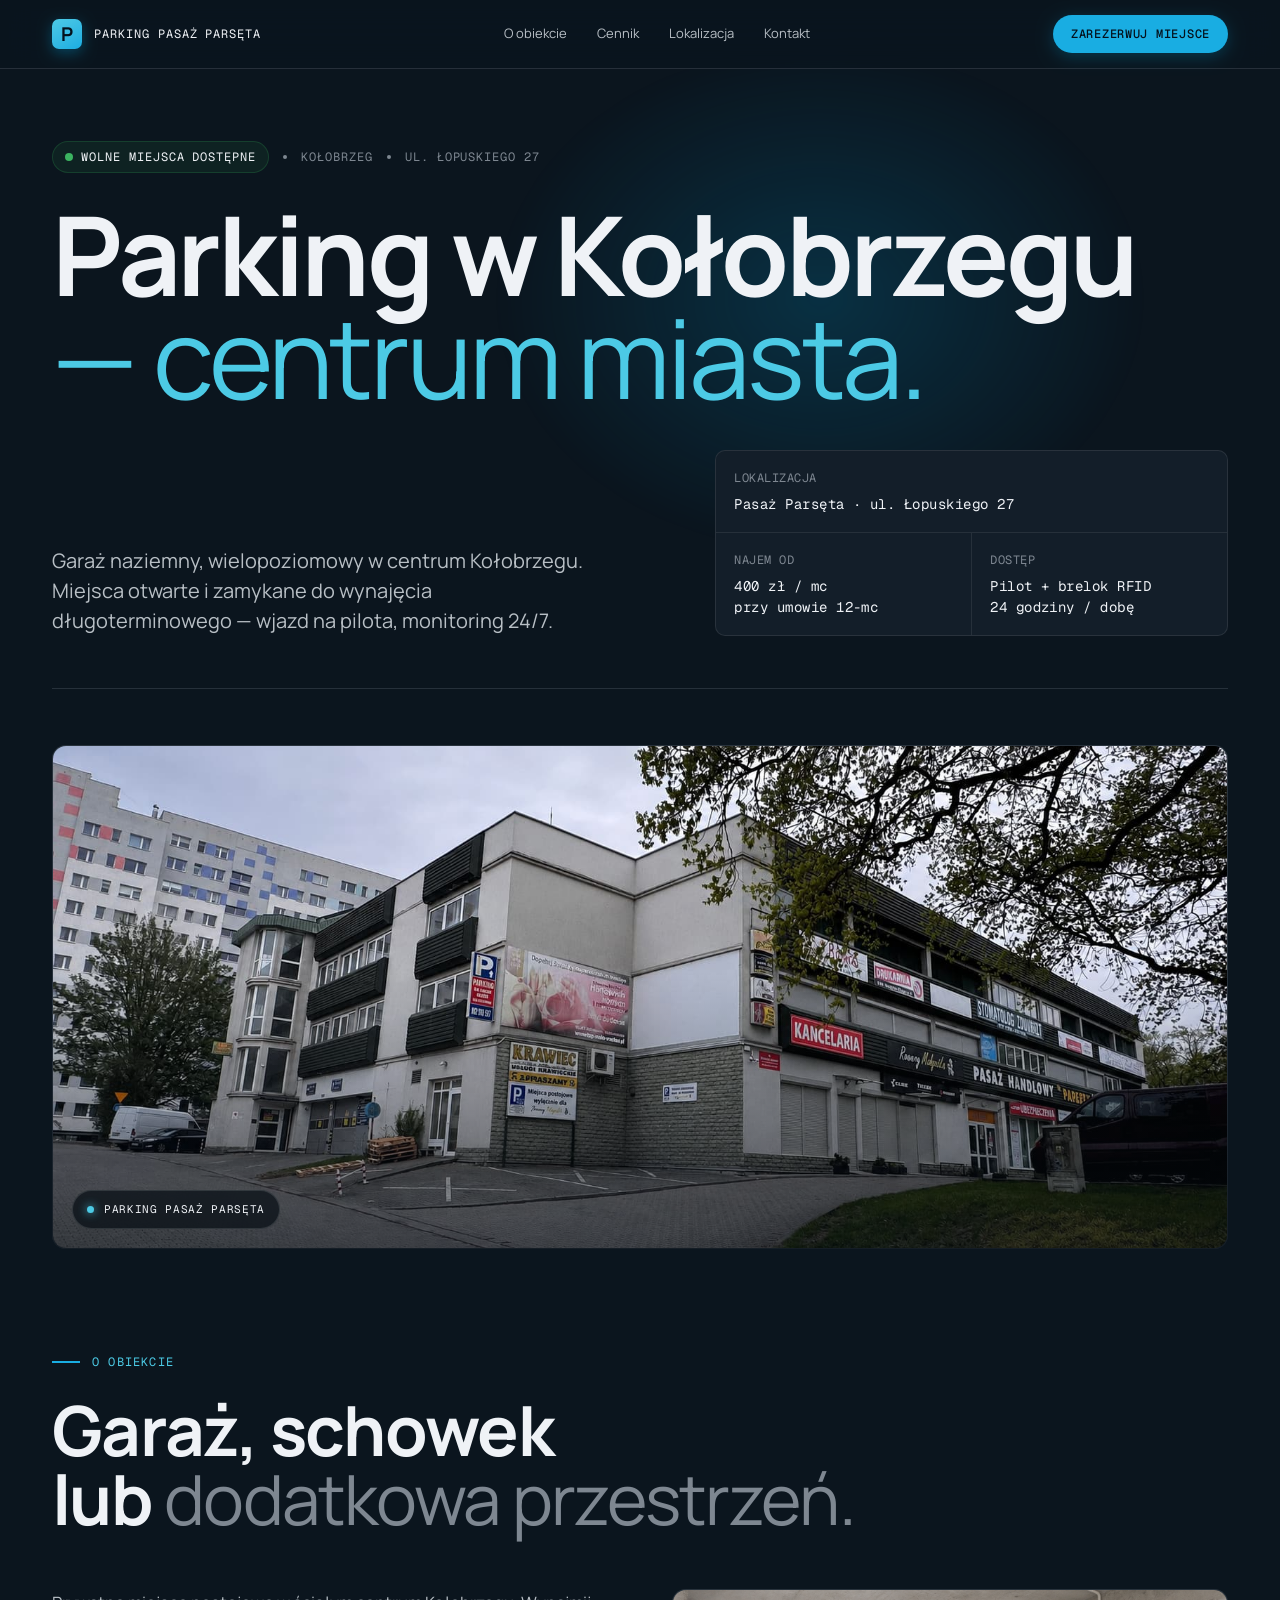
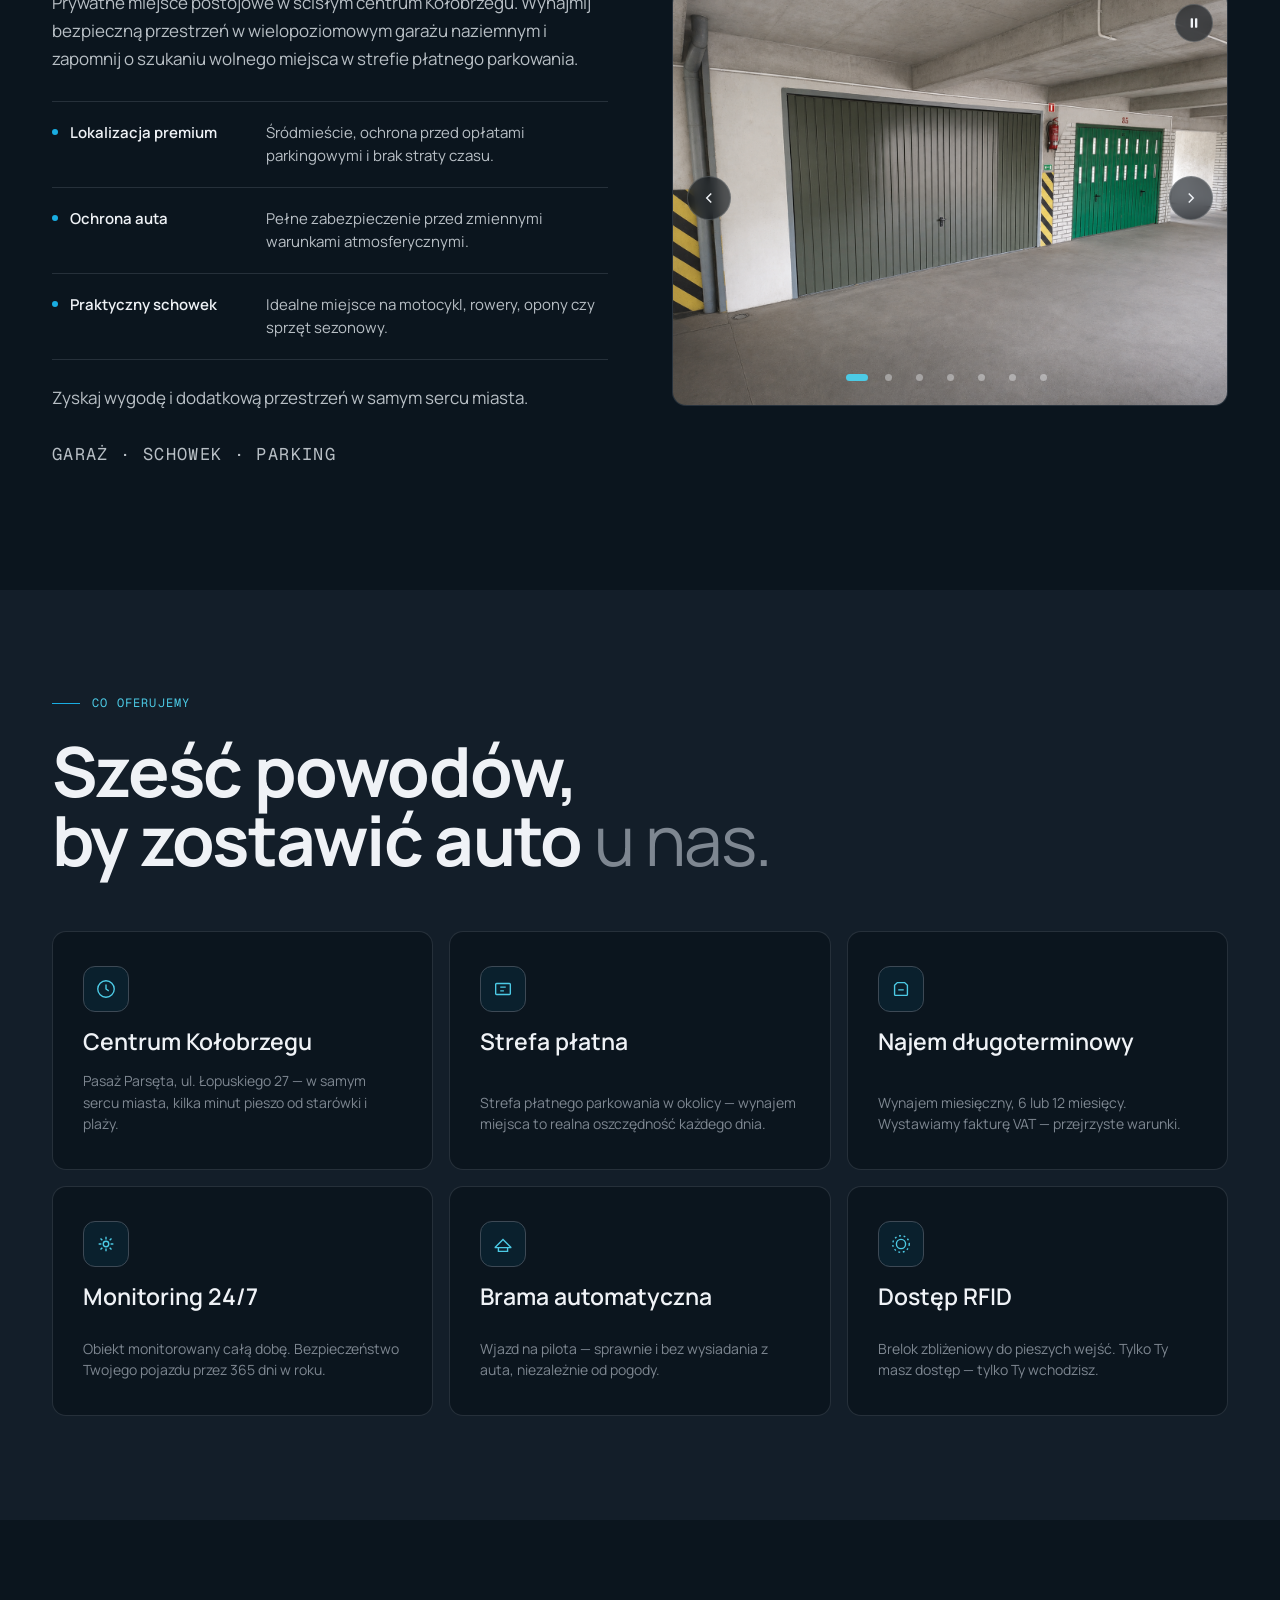
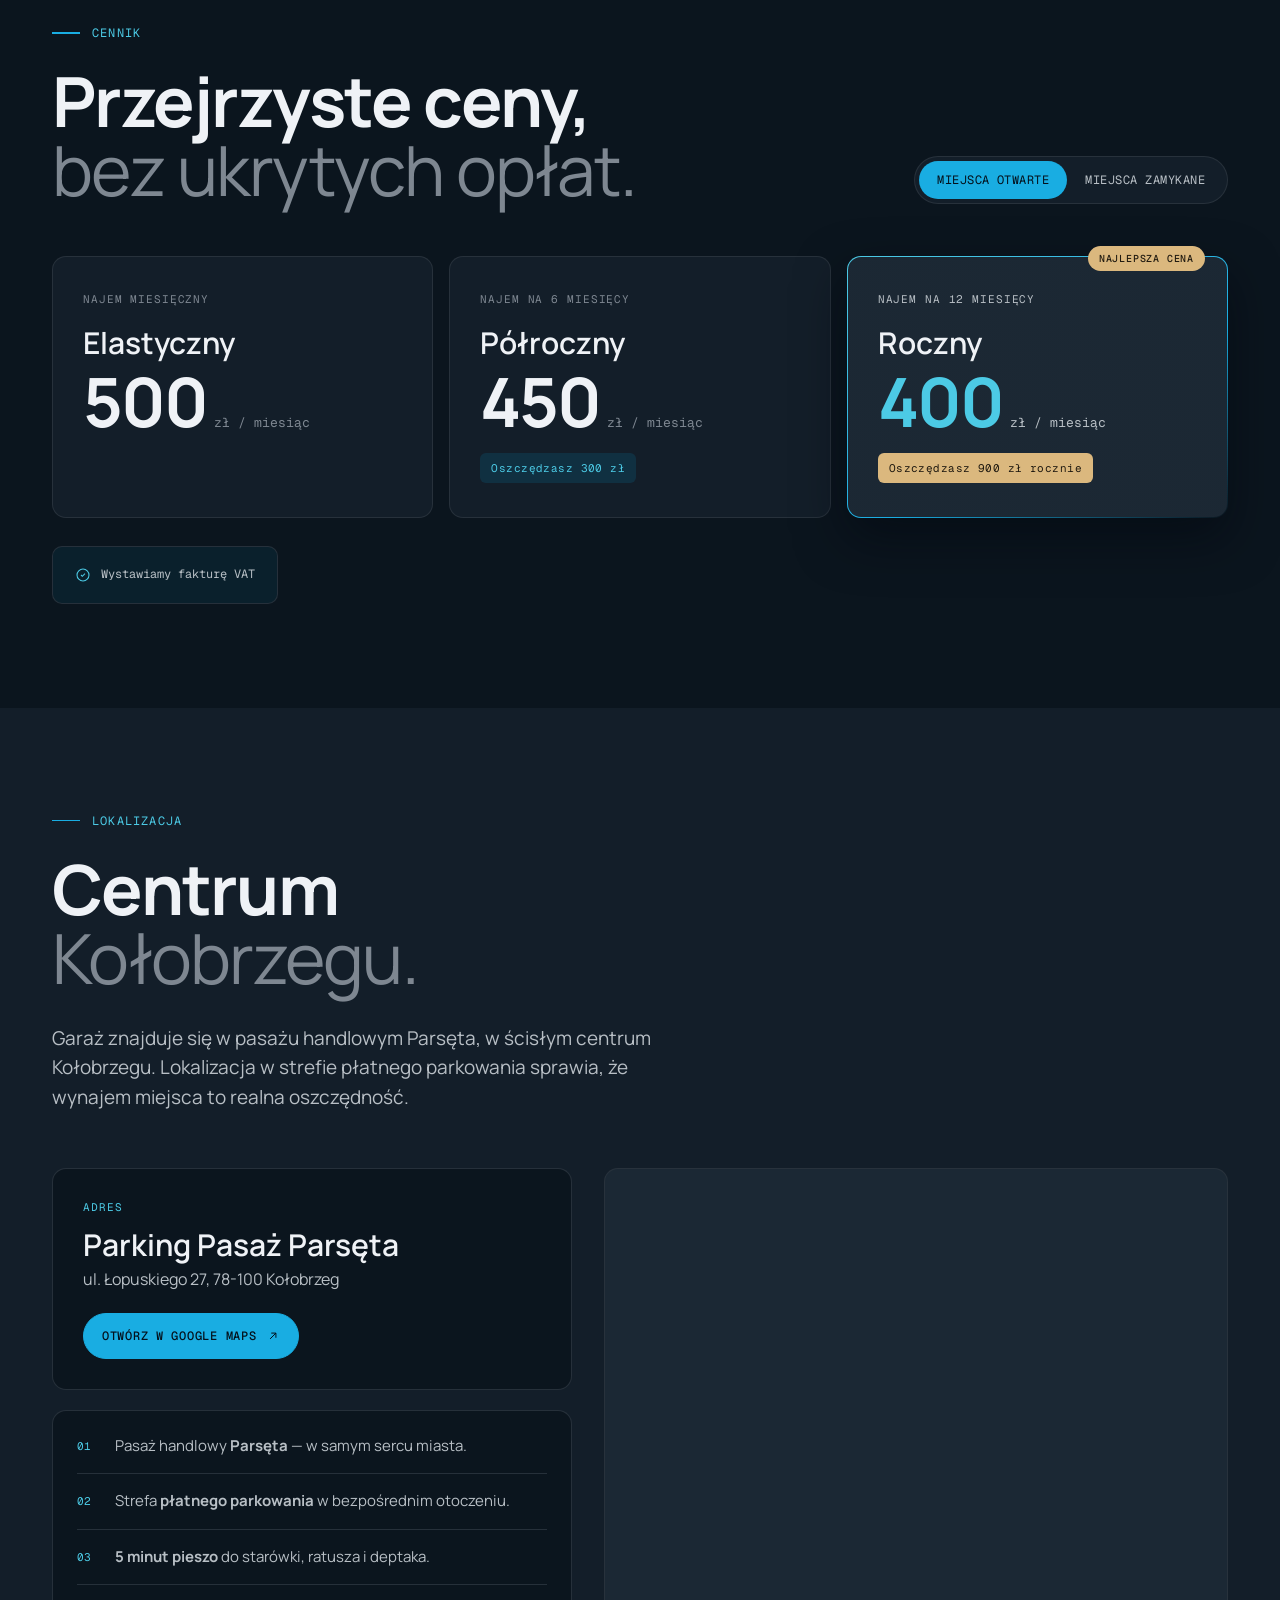
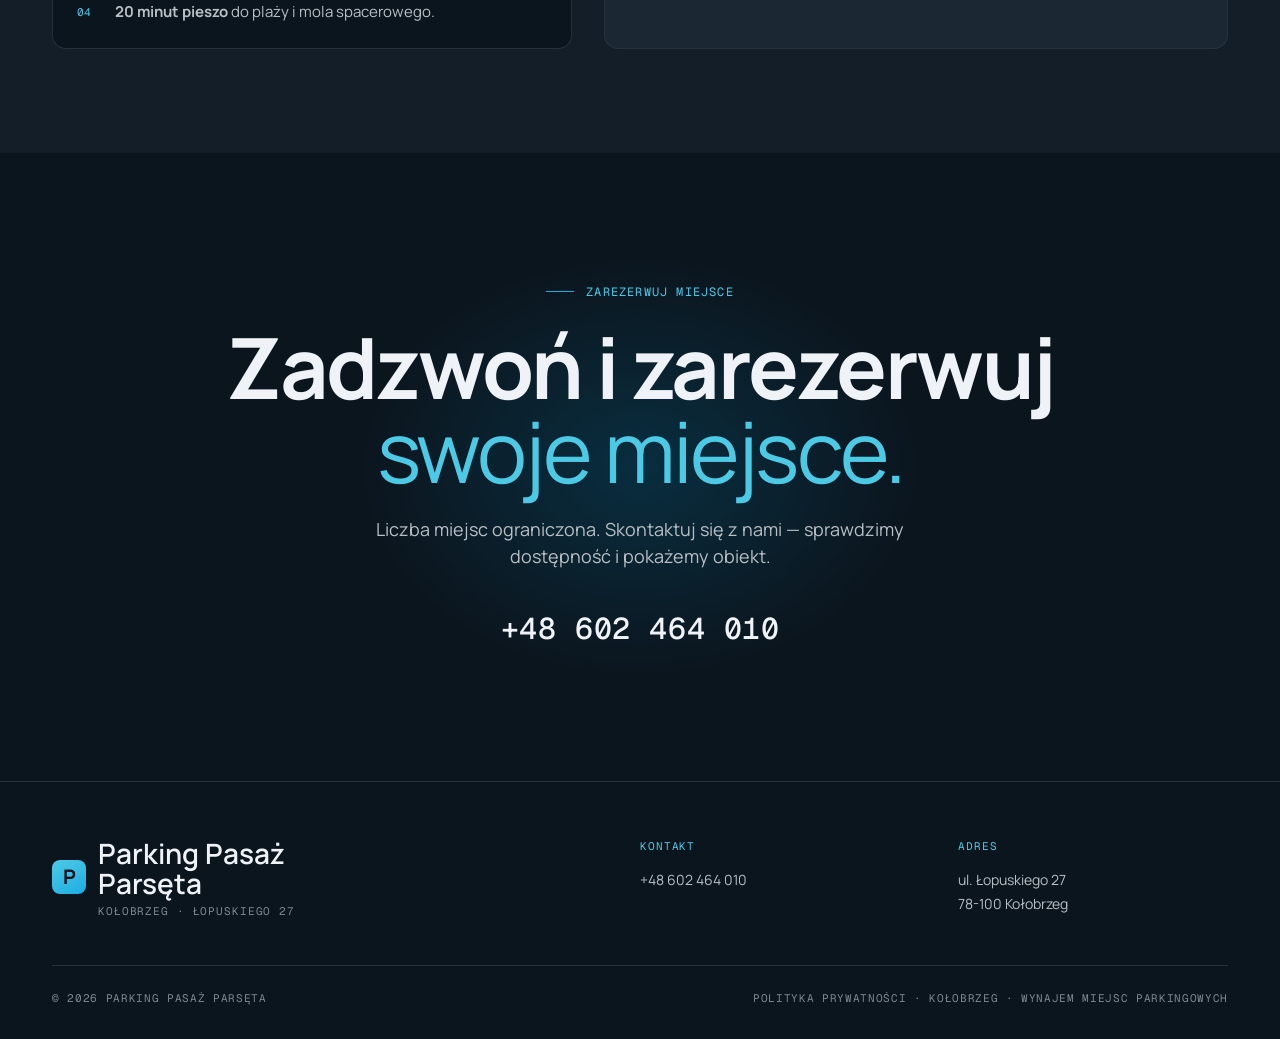
==== index.html @ a1e0db6c "Update index.html" ====
<!DOCTYPE html>
<html lang="pl"><head>
<meta charset="UTF-8">
<meta name="viewport" content="width=device-width, initial-scale=1.0">

<!-- ============ PODSTAWOWE SEO ============ -->
<title>Parking Kołobrzeg — wynajem miejsc, garaż w centrum | Pasaż Parsęta</title>
<meta name="description" content="Wynajem miejsc parkingowych w centrum Kołobrzegu — Pasaż Parsęta, ul. Łopuskiego 27. Garaż naziemny, miejsca otwarte i zamykane, monitoring 24/7, wjazd na pilota. Najem długoterminowy od 400 zł/mc.">
<meta name="keywords" content="parking Kołobrzeg, wynajem miejsca parkingowego Kołobrzeg, garaż Kołobrzeg, parking centrum Kołobrzeg, Pasaż Parsęta, Łopuskiego 27, parking długoterminowy, miejsce parkingowe na wynajem">
<meta name="author" content="Parking Pasaż Parsęta">
<meta name="robots" content="index, follow">
<meta name="language" content="Polish">

<link rel="canonical" href="https://parkingwkolobrzegu.pl/">

<!-- ============ IKONA (favicon) — "P" w kwadracie, jak w nagłówku ============ -->
<link rel="icon" type="image/svg+xml" href="favicon.svg">
<link rel="icon" type="image/x-icon" href="favicon.ico">
<link rel="apple-touch-icon" href="favicon.svg">

<!-- ============ GEO / LOKALIZACJA ============ -->
<meta name="geo.region" content="PL-ZP">
<meta name="geo.placename" content="Kołobrzeg">
<meta name="geo.position" content="54.1766093;15.5712616">
<meta name="ICBM" content="54.1766093, 15.5712616">

<!-- ============ OPEN GRAPH (Facebook, LinkedIn) ============ -->
<meta property="og:type" content="website">
<meta property="og:locale" content="pl_PL">
<meta property="og:site_name" content="Parking Pasaż Parsęta">
<meta property="og:title" content="Parking Kołobrzeg — wynajem miejsc w centrum | Pasaż Parsęta">
<meta property="og:description" content="Garaż naziemny w centrum Kołobrzegu. Miejsca otwarte i zamykane na wynajem, monitoring 24/7, wjazd na pilota. Najem długoterminowy od 400 zł/mc.">
<meta property="og:url" content="https://parkingwkolobrzegu.pl/">
<meta property="og:image" content="https://parkingwkolobrzegu.pl/zdjecia/widok1.jpg">
<meta property="og:image:alt" content="Parking Pasaż Parsęta w Kołobrzegu">

<!-- ============ TWITTER CARD ============ -->
<meta name="twitter:card" content="summary_large_image">
<meta name="twitter:title" content="Parking Kołobrzeg — wynajem miejsc w centrum | Pasaż Parsęta">
<meta name="twitter:description" content="Garaż naziemny w centrum Kołobrzegu. Miejsca otwarte i zamykane na wynajem, monitoring 24/7, wjazd na pilota.">
<meta name="twitter:image" content="https://parkingwkolobrzegu.pl/zdjecia/widok1.jpg">

<!-- ============ DANE STRUKTURALNE (Google / mapy) ============ -->
<script type="application/ld+json">
{
  "@context": "https://schema.org",
  "@type": ["ParkingFacility", "LocalBusiness"],
  "name": "Parking Pasaż Parsęta",
  "priceRange": "400-600 zł / miesiąc",
  "description": "Wynajem miejsc parkingowych w centrum Kołobrzegu. Garaż naziemny, miejsca otwarte i zamykane, monitoring 24/7, wjazd na pilota.",
  "url": "https://parkingwkolobrzegu.pl/",
  "image": "https://parkingwkolobrzegu.pl/zdjecia/widok1.jpg",
  "telephone": "+48602464010",
  "address": {
    "@type": "PostalAddress",
    "streetAddress": "ul. Łopuskiego 27",
    "addressLocality": "Kołobrzeg",
    "postalCode": "78-100",
    "addressRegion": "zachodniopomorskie",
    "addressCountry": "PL"
  },
  "geo": {
    "@type": "GeoCoordinates",
    "latitude": 54.1766093,
    "longitude": 15.5712616
  },
  "hasMap": "https://www.google.com/maps/place/?q=place_id:0x470015a2e929a23d:0x237d68a1921408e3",
  "openingHours": "Mo-Su 00:00-24:00",
  "areaServed": "Kołobrzeg"
}
</script>
<link rel="preconnect" href="https://fonts.googleapis.com">
<link rel="preconnect" href="https://fonts.gstatic.com" crossorigin="">
<link href="https://fonts.googleapis.com/css2?family=Manrope:wght@400;500;600;700&family=Geist+Mono:wght@400;500&display=swap" rel="stylesheet">
<style>

  :root {
    /* ====== Granatowo-morska paleta ====== */
    --bg:         oklch(0.19 0.024 248);  /* główne tło — głęboki granat */
    --bg-2:       oklch(0.23 0.026 248);  /* karty, nawigacja */
    --bg-3:       oklch(0.27 0.028 248);  /* siatki, placeholdery */
    --bg-glow:    oklch(0.66 0.14 232);   /* poświata morska */

    --ink:        oklch(0.96 0.006 248);  /* jasny tekst */
    --ink-2:      oklch(0.80 0.012 248);  /* akapity */
    --ink-3:      oklch(0.62 0.018 248);  /* etykiety, opisy */

    --line:       oklch(0.32 0.022 248 / 0.9);  /* obramowania */
    --line-2:     oklch(0.40 0.026 248);        /* jaśniejsze obramowania */

    --accent:     oklch(0.70 0.135 230);  /* morski błękit — akcent */
    --accent-2:   oklch(0.78 0.115 215);  /* jaśniejszy błękit */
    --accent-ink: oklch(0.17 0.03 245);   /* tekst na akcencie */
    --gold:       oklch(0.80 0.085 80);    /* złoto — wyróżnienie ceny */
    --gold-ink:   oklch(0.22 0.02 80);     /* ciemny tekst na złocie */
    --live:       oklch(0.68 0.16 150);    /* zieleń — wskaźnik dostępności */

    --display:    'Manrope', system-ui, sans-serif;
    --sans:       'Manrope', system-ui, sans-serif;
    --mono:       'Geist Mono', ui-monospace, monospace;
  }

  * { box-sizing: border-box; margin: 0; padding: 0; }
  html { scroll-behavior: smooth; }
  html, body { background: var(--bg); color: var(--ink); font-family: var(--sans); -webkit-font-smoothing: antialiased; overflow-x: hidden; overflow-x: clip; }
  body { font-size: 16px; line-height: 1.5; overflow-x: hidden; overflow-x: clip; }
  a { color: inherit; text-decoration: none; }
  img { display: block; }
  ::selection { background: var(--accent); color: var(--accent-ink); }
  :where(a, button, [tabindex]):focus-visible {
    outline: 2px solid var(--accent-2); outline-offset: 3px; border-radius: 4px;
  }

  .container        { max-width: 1240px; margin: 0 auto; padding: 0 32px; position: relative; }
  .container-narrow { max-width: 980px;  margin: 0 auto; padding: 0 32px; position: relative; }

  /* ============ NAWIGACJA ============ */
  .nav {
    position: sticky; top: 0; z-index: 50;
    background: oklch(0.19 0.024 248 / 0.72);
    backdrop-filter: blur(16px) saturate(1.2);
    -webkit-backdrop-filter: blur(16px) saturate(1.2);
    border-bottom: 1px solid var(--line);
  }
  .nav-inner { display: flex; align-items: center; justify-content: space-between; height: 68px; }
  .brand {
    display: flex; align-items: center; gap: 12px;
    font-family: var(--mono); font-size: 12px;
    text-transform: uppercase; letter-spacing: 0.08em; color: var(--ink);
  }
  .brand-mark {
    width: 30px; height: 30px;
    background: linear-gradient(150deg, var(--accent-2), var(--accent));
    color: var(--accent-ink);
    display: grid; place-items: center;
    font-family: var(--display); font-size: 19px; font-weight: 700;
    border-radius: 7px;
    box-shadow: 0 4px 14px oklch(0.66 0.14 232 / 0.35);
  }
  .nav-links { display: flex; gap: 30px; font-size: 13px; color: var(--ink-2); }
  .nav-links a { position: relative; transition: color .18s ease; padding: 4px 0; }
  .nav-links a::after {
    content: ""; position: absolute; left: 0; bottom: -2px; height: 1.5px; width: 100%;
    background: var(--accent); transform: scaleX(0); transform-origin: left;
    transition: transform .22s ease;
  }
  .nav-links a:hover { color: var(--ink); }
  .nav-links a:hover::after { transform: scaleX(1); }
  .nav-cta {
    font-family: var(--mono); font-size: 12px; letter-spacing: 0.06em; text-transform: uppercase;
    background: var(--accent); color: var(--accent-ink); font-weight: 500;
    padding: 10px 18px; border-radius: 999px; transition: transform .15s ease, box-shadow .15s ease;
    box-shadow: 0 4px 16px oklch(0.66 0.14 232 / 0.25);
  }
  .nav-cta:hover { transform: translateY(-1px); box-shadow: 0 8px 22px oklch(0.66 0.14 232 / 0.4); }
  .nav-actions { display: flex; align-items: center; gap: 12px; }
  .nav-toggle {
    display: none; width: 44px; height: 44px; border-radius: 10px;
    background: transparent; border: 1px solid var(--line); color: var(--ink);
    cursor: pointer; place-items: center;
  }
  .nav-toggle svg { width: 22px; height: 22px; stroke: currentColor; fill: none; stroke-width: 2; }
  .nav-toggle .ikona-zamknij { display: none; }
  .nav-toggle[aria-expanded="true"] .ikona-menu { display: none; }
  .nav-toggle[aria-expanded="true"] .ikona-zamknij { display: block; }
  .nav-panel-cta { display: none; }
  @media (max-width: 760px) {
    .nav-inner { gap: 12px; }
    .brand { font-size: 11px; }
    .nav-actions .nav-cta { display: none; }
    .nav-toggle { display: grid; }
    .nav-links a.nav-panel-cta {
      display: flex; justify-content: center; align-items: center;
      margin: 10px 20px 6px; padding: 14px; min-height: 48px;
      background: var(--accent); color: var(--accent-ink);
      border-radius: 999px;
      font-family: var(--mono); font-size: 12px; letter-spacing: 0.06em;
      text-transform: uppercase; font-weight: 500;
    }
    .nav-links {
      position: absolute; top: 68px; left: 0; right: 0;
      flex-direction: column; gap: 0; display: none;
      background: var(--bg-2);
      border-bottom: 1px solid var(--line);
      box-shadow: 0 24px 40px oklch(0.12 0.02 248 / 0.5);
      padding: 6px 0;
    }
    .nav.otwarte .nav-links { display: flex; }
    .nav-links a {
      padding: 14px 32px; font-size: 15px; color: var(--ink-2);
      min-height: 48px; display: flex; align-items: center;
    }
    .nav-links a::after { display: none; }
  }

  /* ============ HERO ============ */
  .hero { padding: 72px 0 0; position: relative; }
  .hero::before {
    content: ""; position: absolute; top: -120px; left: 50%; transform: translateX(-30%);
    width: 900px; height: 700px; pointer-events: none; z-index: 0;
    background: radial-gradient(closest-side, oklch(0.66 0.14 232 / 0.20), transparent 72%);
    filter: blur(8px);
  }
  .hero .container { z-index: 1; }
  .hero-meta {
    display: flex; align-items: center; gap: 14px; flex-wrap: wrap;
    font-family: var(--mono); font-size: 12px; letter-spacing: 0.08em; text-transform: uppercase;
    color: var(--ink-3); margin-bottom: 30px;
  }
  .hero-meta .dot { width: 4px; height: 4px; background: var(--ink-3); border-radius: 50%; }
  .hero-meta .live {
    display: inline-flex; align-items: center; gap: 8px; color: var(--ink);
    background: oklch(0.55 0.13 150 / 0.12); border: 1px solid oklch(0.55 0.13 150 / 0.3);
    padding: 6px 12px; border-radius: 999px;
  }
  .hero-meta .pulse {
    width: 8px; height: 8px; background: var(--live);
    border-radius: 50%; animation: pulse 2s infinite;
  }
  @keyframes pulse {
    0%   { box-shadow: 0 0 0 0    oklch(0.68 0.16 150 / 0.6); }
    70%  { box-shadow: 0 0 0 10px oklch(0.68 0.16 150 / 0);   }
    100% { box-shadow: 0 0 0 0    oklch(0.68 0.16 150 / 0);   }
  }
  .hero-title {
    font-family: var(--display); font-weight: 700;
    font-size: clamp(54px, 8.6vw, 124px); line-height: 0.94;
    letter-spacing: -0.03em; color: var(--ink);
    text-wrap: balance; margin-bottom: 36px;
  }
  .hero-title em {
    font-style: normal; font-weight: 400;
    color: var(--accent-2);
  }
  .hero-grid {
    display: grid; grid-template-columns: 1.2fr 1fr; gap: 48px;
    align-items: end; margin-top: 40px; padding-bottom: 52px;
    border-bottom: 1px solid var(--line);
  }
  .hero-lead { font-size: 20px; line-height: 1.5; color: var(--ink-2); max-width: 540px; }
  .hero-facts {
    display: grid; grid-template-columns: 1fr 1fr; gap: 1px;
    background: var(--line); border: 1px solid var(--line); border-radius: 10px; overflow: hidden;
    font-family: var(--mono); font-size: 12px; letter-spacing: 0.04em;
  }
  .hero-facts > div { background: var(--bg-2); padding: 18px 18px; }
  .hero-facts > div:first-child { grid-column: 1 / -1; }
  .hero-fact-label { color: var(--ink-3); text-transform: uppercase; margin-bottom: 7px; }
  .hero-fact-value { color: var(--ink); font-size: 14px; line-height: 1.45; }
  @media (max-width: 820px) { .hero-grid { grid-template-columns: 1fr; gap: 28px; } }

  /* Główne zdjęcie hero */
  .hero-image-wrap { margin-top: 56px; position: relative; }
  .hero-image {
    width: 100%; aspect-ratio: 21 / 9;
    background: var(--bg-3); overflow: hidden; border-radius: 14px;
    border: 1px solid var(--line);
  }
  .hero-image::after {
    content: ""; position: absolute; inset: 0; border-radius: 14px; pointer-events: none;
    background: linear-gradient(180deg, transparent 45%, oklch(0.15 0.02 248 / 0.55));
  }
  .hero-image img { width: 100%; height: 100%; object-fit: cover; }
  .hero-image-caption {
    position: absolute; left: 20px; bottom: 20px; z-index: 2;
    background: oklch(0.16 0.02 248 / 0.72); backdrop-filter: blur(10px);
    border: 1px solid oklch(0.96 0.006 248 / 0.12);
    color: var(--ink);
    padding: 10px 14px; border-radius: 999px;
    font-family: var(--mono); font-size: 11px; letter-spacing: 0.06em; text-transform: uppercase;
    display: flex; align-items: center; gap: 10px;
  }
  .hero-image-caption .badge {
    width: 7px; height: 7px; border-radius: 50%; background: var(--accent-2);
    box-shadow: 0 0 10px var(--accent-2);
  }
  /* Na telefonach pasek zakrywa zdjęcie — chowamy go */
  @media (max-width: 760px) { .hero-image-caption { display: none; } }

  /* ============ WSPÓLNE STYLE SEKCJI ============ */
  section { padding: 104px 0; position: relative; }
  .section-eyebrow {
    font-family: var(--mono); font-size: 12px; letter-spacing: 0.1em; text-transform: uppercase;
    color: var(--accent-2); margin-bottom: 24px;
    display: flex; align-items: center; gap: 12px;
  }
  .section-eyebrow::before { content: ""; width: 28px; height: 1.5px; background: var(--accent); }
  .section-title {
    font-family: var(--display); font-weight: 700;
    font-size: clamp(40px, 5.4vw, 70px); line-height: 1.0;
    letter-spacing: -0.025em; margin-bottom: 32px; text-wrap: balance;
  }
  .section-title em { font-style: normal; color: var(--ink-3); font-weight: 400; }
  .section-lead { font-size: 19px; line-height: 1.55; color: var(--ink-2); max-width: 640px; }

  /* ============ O OBIEKCIE ============ */
  .about-grid {
    display: grid; grid-template-columns: 1fr 1fr;
    gap: 64px; align-items: start; margin-top: 56px;
  }
  .about-copy p { font-size: 17px; line-height: 1.65; color: var(--ink-2); margin-bottom: 18px; }
  .about-bullets { list-style: none; margin: 28px 0 24px; border-top: 1px solid var(--line); }
  .about-bullets li {
    display: grid; grid-template-columns: 190px 1fr; gap: 24px;
    padding: 20px 0; border-bottom: 1px solid var(--line);
    align-items: start;
  }
  .about-bullets .ab-label {
    display: flex; align-items: flex-start; gap: 12px;
    font-size: 15px; font-weight: 600; color: var(--ink); line-height: 1.4;
  }
  .about-bullets .ab-label::before { content: ""; width: 6px; height: 6px; margin-top: 7px; border-radius: 50%; background: var(--accent); flex-shrink: 0; }
  .about-bullets .ab-desc { font-size: 15px; line-height: 1.5; color: var(--ink-2); }
  .about-tags { font-family:var(--mono); font-size:13px; color:var(--ink-3); letter-spacing:0.08em; text-transform:uppercase; }
  @media (max-width: 820px) { .about-grid { grid-template-columns: 1fr; gap: 40px; } .about-bullets li { grid-template-columns: 1fr; gap: 6px; } }

  /* Karuzela zdjęć */
  .karuzela {
    position: relative; border-radius: 14px;
    overflow: hidden; aspect-ratio: 4 / 3; background: var(--bg-3);
    border: 1px solid var(--line);
  }
  .karuzela-slajdy {
    display: flex; height: 100%;
    transition: transform 0.5s cubic-bezier(0.4, 0, 0.2, 1);
  }
  .karuzela-slajd { min-width: 100%; height: 100%; }
  .karuzela-slajd img { width: 100%; height: 100%; object-fit: cover; }
  .karuzela-btn {
    position: absolute; top: 50%; transform: translateY(-50%);
    background: oklch(0.16 0.02 248 / 0.6); border: 1px solid oklch(0.96 0.006 248 / 0.18);
    color: var(--ink); width: 42px; height: 42px; border-radius: 50%;
    cursor: pointer; display: grid; place-items: center;
    backdrop-filter: blur(6px); transition: background 0.2s, border-color 0.2s; z-index: 2;
  }
  .karuzela-btn:hover { background: var(--accent); color: var(--accent-ink); border-color: var(--accent); }
  .karuzela-btn { width: 44px; height: 44px; }
  .karuzela-btn.poprzedni { left: 14px; }
  .karuzela-btn.nastepny  { right: 14px; }
  .karuzela-btn svg { width: 18px; height: 18px; stroke: currentColor; fill: none; stroke-width: 2; }
  .karuzela-kropki {
    position: absolute; bottom: 16px; left: 50%; transform: translateX(-50%);
    display: flex; gap: 7px; z-index: 2;
  }
  .karuzela-kropka {
    width: 24px; height: 24px; border: none; padding: 0; background: none;
    cursor: pointer; display: grid; place-items: center;
  }
  .karuzela-kropka::before {
    content: ""; width: 7px; height: 7px; border-radius: 50%;
    background: oklch(0.96 0.006 248 / 0.4);
    transition: background 0.2s, width 0.2s;
  }
  .karuzela-kropka.aktywna::before { background: var(--accent-2); width: 22px; border-radius: 4px; }
  .karuzela-pauza {
    position: absolute; top: 14px; right: 14px; z-index: 3;
    width: 38px; height: 38px; border-radius: 50%;
    background: oklch(0.16 0.02 248 / 0.6); border: 1px solid oklch(0.96 0.006 248 / 0.18);
    color: var(--ink); cursor: pointer; display: grid; place-items: center;
    backdrop-filter: blur(6px); transition: background 0.2s, border-color 0.2s;
  }
  .karuzela-pauza:hover { background: var(--accent); color: var(--accent-ink); border-color: var(--accent); }
  .karuzela-pauza svg { width: 16px; height: 16px; fill: currentColor; }
  .karuzela-pauza .ikona-play { display: none; }
  .karuzela-pauza[aria-pressed="true"] .ikona-pauza { display: none; }
  .karuzela-pauza[aria-pressed="true"] .ikona-play { display: block; }

  /* ============ CO OFERUJEMY ============ */
  .features { background: var(--bg-2); }
  .features-grid {
    display: grid; grid-template-columns: repeat(3, 1fr);
    gap: 16px; margin-top: 56px;
  }
  .feature {
    background: var(--bg); padding: 34px 30px;
    display: flex; flex-direction: column; gap: 16px;
    min-height: 230px; border-radius: 14px; border: 1px solid var(--line);
    position: relative; overflow: hidden;
    transition: transform .25s ease, border-color .25s ease;
  }
  .feature::before {
    content: ""; position: absolute; top: 0; left: 0; right: 0; height: 2px;
    background: linear-gradient(90deg, var(--accent), transparent);
    opacity: 0; transition: opacity .25s ease;
  }
  .feature:hover { transform: translateY(-4px); border-color: var(--line-2); }
  .feature:hover::before { opacity: 1; }
  .feature-icon {
    width: 46px; height: 46px;
    border: 1px solid var(--line-2); border-radius: 12px;
    display: grid; place-items: center; color: var(--accent-2);
    background: oklch(0.66 0.14 232 / 0.08);
  }
  .feature-icon svg { width: 22px; height: 22px; stroke: currentColor; fill: none; stroke-width: 1.5; }
  .feature-title { font-family: var(--display); font-size: 23px; font-weight: 600; line-height: 1.15; color: var(--ink); }
  .feature-text  { font-size: 14px; line-height: 1.55; color: var(--ink-3); margin-top: auto; }
  @media (max-width: 900px) { .features-grid { grid-template-columns: 1fr 1fr; } }
  /* Na telefonach kafelki przesuwa się palcem w bok zamiast długiej listy */
  .features-hint { display: none; }
  @media (max-width: 600px) {
    .features-hint {
      display: block; margin-top: 20px;
      font-family: var(--mono); font-size: 11px; letter-spacing: 0.06em;
      text-transform: uppercase; color: var(--ink-3);
    }
    .features-grid {
      display: flex; overflow-x: auto;
      scroll-snap-type: x mandatory;
      margin-top: 16px;
      gap: 12px; padding: 4px 4px 16px;
      -webkit-overflow-scrolling: touch;
      scrollbar-width: none;
    }
    .features-grid::-webkit-scrollbar { display: none; }
    .feature {
      min-width: 90%; max-width: 100%; flex-shrink: 0;
      scroll-snap-align: center;
      min-height: 200px;
    }
    .feature-title, .feature-text { white-space: normal; overflow-wrap: break-word; }
  }

  /* ============ CENNIK ============ */
  .pricing-header { display: flex; justify-content: space-between; align-items: end; gap: 32px; margin-bottom: 52px; }
  .pricing-toggle {
    display: inline-flex; background: var(--bg-2);
    border: 1px solid var(--line); padding: 4px; border-radius: 999px;
    font-family: var(--mono); font-size: 12px; letter-spacing: 0.04em; text-transform: uppercase;
  }
  .pricing-toggle button {
    background: transparent; border: 0; color: var(--ink-2);
    padding: 10px 18px; border-radius: 999px; cursor: pointer;
    font: inherit; letter-spacing: inherit; text-transform: inherit; transition: all .2s ease;
  }
  .pricing-toggle button.active { background: var(--accent); color: var(--accent-ink); }
  .pricing-grid { display: grid; grid-template-columns: repeat(3, 1fr); gap: 16px; }
  .price-card {
    background: var(--bg-2); border: 1px solid var(--line);
    padding: 34px 30px; border-radius: 14px;
    display: flex; flex-direction: column; gap: 18px; position: relative; transition: all .22s ease;
  }
  .price-card:hover { transform: translateY(-4px); border-color: var(--line-2); }
  .price-card.featured {
    background:
      linear-gradient(var(--bg-3), var(--bg-3)) padding-box,
      linear-gradient(150deg, var(--accent-2), var(--accent) 60%, transparent) border-box;
    border: 1.5px solid transparent;
    box-shadow: 0 20px 50px oklch(0.12 0.02 248 / 0.5);
  }
  .price-card.featured .price-save { background: var(--gold); color: var(--gold-ink); }
  /* Karta wyróżniona ma jaśniejsze tło (--bg-3) — podbijamy kontrast etykiet */
  .price-card.featured .price-meta,
  .price-card.featured .price-currency { color: var(--ink-2); }
  .price-tag {
    position: absolute; top: -11px; right: 22px;
    background: var(--gold); color: var(--gold-ink);
    font-family: var(--mono); font-size: 10px; letter-spacing: 0.08em; text-transform: uppercase;
    padding: 5px 11px; border-radius: 999px; font-weight: 500;
  }
  .price-meta    { font-family: var(--mono); font-size: 11px; letter-spacing: 0.08em; text-transform: uppercase; color: var(--ink-3); }
  .price-name    { font-family: var(--display); font-size: 30px; font-weight: 600; line-height: 1.1; }
  .price-amount  { display: flex; align-items: baseline; gap: 7px; margin-top: 8px; }
  .price-value   { font-family: var(--display); font-size: 68px; font-weight: 700; line-height: 1; letter-spacing: -0.03em; }
  .price-card.featured .price-value { color: var(--accent-2); }
  .price-currency{ font-family: var(--mono); font-size: 13px; color: var(--ink-3); text-transform: lowercase; }
  .price-save    { display: inline-block; background: oklch(0.66 0.14 232 / 0.14); color: var(--accent-2); font-family: var(--mono); font-size: 11px; letter-spacing: 0.04em; padding: 7px 11px; border-radius: 6px; align-self: flex-start; }
  .pricing-conditions {
    margin-top: 28px; padding: 18px 22px; border-radius: 10px;
    background: oklch(0.66 0.14 232 / 0.08); border: 1px solid var(--line);
    font-family: var(--mono); font-size: 12px; line-height: 1.6; color: var(--ink-2);
    display: inline-flex; align-items: center; gap: 10px;
  }
  .pricing-conditions svg { width: 16px; height: 16px; stroke: var(--accent-2); fill: none; stroke-width: 1.6; flex-shrink: 0; }
  @media (max-width: 820px) { .pricing-grid { grid-template-columns: 1fr; } .pricing-header { flex-direction: column; align-items: flex-start; } }

  /* ============ LOKALIZACJA ============ */
  .location { background: var(--bg-2); }
  .location-grid { display: grid; grid-template-columns: 1fr 1.2fr; gap: 32px; align-items: stretch; margin-top: 56px; }
  .location-info { display: flex; flex-direction: column; gap: 20px; }
  .address-block { background: var(--bg); border: 1px solid var(--line); padding: 30px; border-radius: 14px; }
  .address-block .label { font-family: var(--mono); font-size: 11px; letter-spacing: 0.08em; text-transform: uppercase; color: var(--accent-2); margin-bottom: 12px; }
  .address-block .name  { font-family: var(--display); font-weight: 600; font-size: 30px; line-height: 1.1; margin-bottom: 6px; }
  .address-block .street{ font-size: 16px; color: var(--ink-2); margin-bottom: 22px; }
  .maps-link {
    display: inline-flex; align-items: center; gap: 10px;
    font-family: var(--mono); font-size: 12px; letter-spacing: 0.06em; text-transform: uppercase;
    color: var(--accent-ink); padding: 13px 18px; background: var(--accent);
    border: 1px solid var(--accent); border-radius: 999px; transition: all .15s ease; font-weight: 500;
  }
  .maps-link:hover { transform: translateY(-1px); box-shadow: 0 8px 20px oklch(0.66 0.14 232 / 0.3); }
  .maps-link svg   { width: 14px; height: 14px; stroke: currentColor; fill: none; stroke-width: 1.7; }
  .location-points { display: grid; gap: 0; font-size: 15px; color: var(--ink-2); background: var(--bg); border: 1px solid var(--line); border-radius: 14px; padding: 8px 24px; flex: 1; }
  .location-points li { list-style: none; display: flex; align-items: flex-start; gap: 14px; padding: 16px 0; border-bottom: 1px solid var(--line); }
  .location-points li:last-child { border-bottom: 0; }
  .location-points .num { font-family: var(--mono); font-size: 11px; color: var(--accent-2); min-width: 24px; padding-top: 3px; }
  .location-map { position: relative; background: var(--bg-3); border-radius: 14px; overflow: hidden; min-height: 480px; border: 1px solid var(--line); }
  .location-map iframe { position: absolute; inset: 0; width: 100%; height: 100%; border: none; z-index: 1; }
  @media (max-width: 820px) { .location-grid { grid-template-columns: 1fr; } .location-map { min-height: 360px; } }

  /* ============ CTA ============ */
  .cta { padding: 130px 0; text-align: center; position: relative; overflow: hidden; }
  .cta::before {
    content: ""; position: absolute; top: 50%; left: 50%; transform: translate(-50%, -50%);
    width: 800px; height: 600px; pointer-events: none;
    background: radial-gradient(closest-side, oklch(0.66 0.14 232 / 0.18), transparent 70%);
  }
  .cta .container-narrow { z-index: 1; }
  .cta-title { font-family: var(--display); font-weight: 700; font-size: clamp(46px, 6.6vw, 92px); line-height: 1.0; letter-spacing: -0.03em; margin-bottom: 22px; text-wrap: balance; }
  .cta-title em {
    font-style: normal; font-weight: 400;
    color: var(--accent-2);
  }
  .cta-lead { font-size: 18px; color: var(--ink-2); margin-bottom: 36px; max-width: 540px; margin-left: auto; margin-right: auto; }
  .cta-buttons { display: inline-flex; gap: 12px; flex-wrap: wrap; justify-content: center; align-items: center; }
  .btn { font-family: var(--mono); font-size: 12px; letter-spacing: 0.08em; text-transform: uppercase; padding: 16px 26px; border-radius: 999px; display: inline-flex; align-items: center; gap: 10px; transition: all .15s ease; border: 1px solid transparent; cursor: pointer; }
  .btn-primary   { background: var(--accent); color: var(--accent-ink); box-shadow: 0 8px 24px oklch(0.66 0.14 232 / 0.3); }
  .btn-primary:hover { transform: translateY(-1px); box-shadow: 0 12px 30px oklch(0.66 0.14 232 / 0.45); }
  .cta-phone-desktop { display: none; font-family: var(--mono); font-size: 30px; font-weight: 500; letter-spacing: 0.02em; color: var(--ink); }
  .cta-phone-desktop a { color: inherit; transition: color .15s ease; }
  .cta-phone-desktop a:hover { color: var(--accent-2); }
  @media (max-width: 820px) {
    .cta-btn-mobile    { display: inline-flex; }
    .cta-phone-desktop { display: none; }
  }
  @media (min-width: 821px) {
    .cta-btn-mobile    { display: none !important; }
    .cta-phone-desktop { display: block; }
  }

  /* ============ STOPKA ============ */
  footer { border-top: 1px solid var(--line); padding: 56px 0 32px; }
  .footer-grid { display: grid; grid-template-columns: 2fr 1fr 1fr; gap: 48px; margin-bottom: 48px; }
  .footer-brand { font-family: var(--display); font-weight: 600; font-size: 28px; line-height: 1.1; max-width: 320px; display: flex; align-items: center; gap: 12px; }
  .footer-mark { width: 34px; height: 34px; background: linear-gradient(150deg, var(--accent-2), var(--accent)); color: var(--accent-ink); display: grid; place-items: center; font-size: 20px; font-weight: 700; border-radius: 8px; flex-shrink: 0; }
  .footer-brand .small { display: block; font-family: var(--mono); font-size: 11px; letter-spacing: 0.08em; text-transform: uppercase; color: var(--ink-3); margin-top: 6px; font-weight: 400; }
  .footer-col h4 { font-family: var(--mono); font-size: 11px; letter-spacing: 0.08em; text-transform: uppercase; color: var(--accent-2); margin-bottom: 14px; font-weight: 400; }
  .footer-col p, .footer-col a { font-size: 14px; color: var(--ink-2); line-height: 1.7; display: block; transition: color .15s ease; }
  .footer-col a:hover { color: var(--ink); }
  .footer-bottom { display: flex; justify-content: space-between; padding-top: 24px; border-top: 1px solid var(--line); font-family: var(--mono); font-size: 11px; letter-spacing: 0.06em; color: var(--ink-3); text-transform: uppercase; }
  @media (max-width: 820px) { .footer-grid { grid-template-columns: 1fr; gap: 32px; } .footer-bottom { flex-direction: column; gap: 8px; } }

  /* ============ OGRANICZENIE RUCHU (dostępność) ============ */
  @media (prefers-reduced-motion: reduce) {
    html { scroll-behavior: auto; }
    *, *::before, *::after {
      animation-duration: 0.001ms !important;
      animation-iteration-count: 1 !important;
      transition-duration: 0.001ms !important;
      scroll-behavior: auto !important;
    }
    .karuzela-slajdy { transition: none; }
    .hero-meta .pulse { animation: none; }
  }

</style>
</head>
<body>




<!-- ================================================================
     NAWIGACJA
     ================================================================ -->
<nav class="nav">
  <div class="container nav-inner">
    <a href="#" class="brand">
      <span class="brand-mark">P</span>
      <span>Parking Pasaż Parsęta</span>
    </a>
    <div class="nav-links" id="nav-links">
      <a href="#o-obiekcie">O obiekcie</a>
      <a href="#cennik">Cennik</a>
      <a href="#lokalizacja">Lokalizacja</a>
      <a href="#kontakt">Kontakt</a>
      <a href="#kontakt" class="nav-panel-cta">Zarezerwuj miejsce</a>
    </div>
    <div class="nav-actions">
      <a href="#kontakt" class="nav-cta">Zarezerwuj miejsce</a>
      <button class="nav-toggle" id="nav-toggle" aria-label="Otwórz menu" aria-expanded="false" aria-controls="nav-links">
        <svg class="ikona-menu" viewBox="0 0 24 24"><path d="M4 7h16M4 12h16M4 17h16"></path></svg>
        <svg class="ikona-zamknij" viewBox="0 0 24 24"><path d="M6 6l12 12M18 6L6 18"></path></svg>
      </button>
    </div>
  </div>
</nav>


<!-- ================================================================
     HERO
     ================================================================ -->
<header class="hero">
  <div class="container">

    <div class="hero-meta">
      <span class="live"><span class="pulse"></span>Wolne miejsca dostępne</span>
      <span class="dot"></span>
      <span>Kołobrzeg</span>
      <span class="dot"></span>
      <span>ul. Łopuskiego 27</span>
    </div>

    <h1 class="hero-title">Parking w Kołobrzegu<br><em>— centrum miasta.</em></h1>

    <div class="hero-grid">
      <p class="hero-lead">
        Garaż naziemny, wielopoziomowy w centrum Kołobrzegu.
        Miejsca otwarte i zamykane do wynajęcia długoterminowego —
        wjazd na pilota, monitoring 24/7.
      </p>
      <div class="hero-facts">
        <div>
          <div class="hero-fact-label">Lokalizacja</div>
          <div class="hero-fact-value">Pasaż Parsęta · ul. Łopuskiego 27</div>
        </div>
        <div>
          <div class="hero-fact-label">Najem od</div>
          <div class="hero-fact-value">400 zł / mc<br>przy umowie 12-mc</div>
        </div>
        <div>
          <div class="hero-fact-label">Dostęp</div>
          <div class="hero-fact-value">Pilot + brelok RFID<br>24 godziny / dobę</div>
        </div>
      </div>
    </div>

    <div class="hero-image-wrap">
      <div class="hero-image">
        <img src="zdjecia/widok1.jpg" fetchpriority="high" decoding="async" alt="Parking w Kołobrzegu — garaż wielopoziomowy Pasaż Parsęta, ul. Łopuskiego 27">
      </div>
      <div class="hero-image-caption">
        <span class="badge"></span>
        <span>Parking Pasaż Parsęta</span>
      </div>
    </div>

  </div>
</header>


<!-- ================================================================
     O OBIEKCIE
     ================================================================ -->
<section id="o-obiekcie">
  <div class="container">

    <div class="section-eyebrow">O obiekcie</div>
    <h2 class="section-title">Garaż, schowek<br>lub <em>dodatkowa przestrzeń.</em></h2>

    <div class="about-grid">

      <!-- Tekst po lewej -->
      <div class="about-copy">
        <p>
          Prywatne miejsce postojowe w ścisłym centrum Kołobrzegu.
          Wynajmij bezpieczną przestrzeń w wielopoziomowym garażu naziemnym i zapomnij o szukaniu wolnego miejsca w strefie płatnego parkowania.
        </p>
        <ul class="about-bullets">
          <li>
            <span class="ab-label">Lokalizacja premium</span>
            <span class="ab-desc">Śródmieście, ochrona przed opłatami parkingowymi i brak straty czasu.</span>
          </li>
          <li>
            <span class="ab-label">Ochrona auta</span>
            <span class="ab-desc">Pełne zabezpieczenie przed zmiennymi warunkami atmosferycznymi.</span>
          </li>
          <li>
            <span class="ab-label">Praktyczny schowek</span>
            <span class="ab-desc">Idealne miejsce na motocykl, rowery, opony czy sprzęt sezonowy.</span>
          </li>
        </ul>
        <p style="margin-top:20px;">Zyskaj wygodę i dodatkową przestrzeń w samym sercu miasta.</p>
        <p class="about-tags" style="margin-top:28px;">GARAŻ · SCHOWEK · PARKING</p>
      </div>

      <div class="karuzela">
        <div class="karuzela-slajdy">
          <div class="karuzela-slajd"><img loading="lazy" decoding="async" src="zdjecia/a_1.png" alt="Zamykane miejsce parkingowe w garażu w Kołobrzegu"></div>
          <div class="karuzela-slajd"><img loading="lazy" decoding="async" src="zdjecia/a_2.jpg" alt="Otwarte miejsce parkingowe na wynajem w Kołobrzegu"></div>
          <div class="karuzela-slajd"><img loading="lazy" decoding="async" src="zdjecia/a_3.jpg" alt="Wejście do parkingu Pasaż Parsęta w Kołobrzegu"></div>
          <div class="karuzela-slajd"><img loading="lazy" decoding="async" src="zdjecia/aa2.jpg" alt="Wjazd na parking przy ul. Łopuskiego 27 w Kołobrzegu"></div>
          <div class="karuzela-slajd"><img loading="lazy" decoding="async" src="zdjecia/aa3.jpg" alt="Budynek garażu wielopoziomowego w centrum Kołobrzegu"></div>
          <div class="karuzela-slajd"><img loading="lazy" decoding="async" src="zdjecia/aa4.jpg" alt="Przestrzeń parkingowa wewnątrz garażu w Kołobrzegu"></div>
          <div class="karuzela-slajd"><img loading="lazy" decoding="async" src="zdjecia/aa5.jpg" alt="Miejsca postojowe w garażu naziemnym Kołobrzeg centrum"></div>
        </div>
        <button class="karuzela-btn poprzedni" aria-label="Poprzednie">
          <svg viewBox="0 0 24 24"><path d="M15 18l-6-6 6-6"></path></svg>
        </button>
        <button class="karuzela-btn nastepny" aria-label="Następne">
          <svg viewBox="0 0 24 24"><path d="M9 18l6-6-6-6"></path></svg>
        </button>
        <button class="karuzela-pauza" aria-pressed="false" aria-label="Zatrzymaj pokaz slajdów">
          <svg class="ikona-pauza" viewBox="0 0 24 24"><rect x="7" y="5" width="3.5" height="14" rx="1"></rect><rect x="13.5" y="5" width="3.5" height="14" rx="1"></rect></svg>
          <svg class="ikona-play" viewBox="0 0 24 24"><path d="M8 5v14l11-7z"></path></svg>
        </button>
        <div class="karuzela-kropki">
          <button class="karuzela-kropka aktywna" aria-label="Zdjęcie 1"></button>
          <button class="karuzela-kropka" aria-label="Zdjęcie 2"></button>
          <button class="karuzela-kropka" aria-label="Zdjęcie 3"></button>
          <button class="karuzela-kropka" aria-label="Zdjęcie 4"></button>
          <button class="karuzela-kropka" aria-label="Zdjęcie 5"></button>
          <button class="karuzela-kropka" aria-label="Zdjęcie 6"></button>
          <button class="karuzela-kropka" aria-label="Zdjęcie 7"></button>
        </div>
      </div>

    </div>
  </div>
</section>


<!-- ================================================================
     CO OFERUJEMY
     ================================================================ -->
<section class="features">
  <div class="container">

    <div class="section-eyebrow">Co oferujemy</div>
    <h2 class="section-title">Sześć powodów,<br>by zostawić auto <em>u nas.</em></h2>
    <div class="features-hint">Przesuń w bok, by zobaczyć więcej →</div>

    <div class="features-grid">

      <div class="feature">
        <div class="feature-icon"><svg viewBox="0 0 24 24"><circle cx="12" cy="12" r="9"></circle><path d="M12 7v5l3 2"></path></svg></div>
        <h3 class="feature-title">Centrum Kołobrzegu</h3>
        <p class="feature-text">Pasaż Parsęta, ul. Łopuskiego 27 — w samym sercu miasta, kilka minut pieszo od starówki i plaży.</p>
      </div>

      <div class="feature">
        <div class="feature-icon"><svg viewBox="0 0 24 24"><rect x="4" y="6" width="16" height="12" rx="1"></rect><path d="M9 10h6M9 14h4"></path></svg></div>
        <h3 class="feature-title">Strefa płatna</h3>
        <p class="feature-text">Strefa płatnego parkowania w okolicy — wynajem miejsca to realna oszczędność każdego dnia.</p>
      </div>

      <div class="feature">
        <div class="feature-icon"><svg viewBox="0 0 24 24"><path d="M5 8l3-3h8l3 3v10a1 1 0 01-1 1H6a1 1 0 01-1-1V8z"></path><path d="M9 13h6"></path></svg></div>
        <h3 class="feature-title">Najem długoterminowy</h3>
        <p class="feature-text">Wynajem miesięczny, 6 lub 12 miesięcy. Wystawiamy fakturę VAT — przejrzyste warunki.</p>
      </div>

      <div class="feature">
        <div class="feature-icon"><svg viewBox="0 0 24 24"><circle cx="12" cy="12" r="3"></circle><path d="M12 4v3M12 17v3M4 12h3M17 12h3M6 6l2 2M16 16l2 2M6 18l2-2M16 8l2-2"></path></svg></div>
        <h3 class="feature-title">Monitoring 24/7</h3>
        <p class="feature-text">Obiekt monitorowany całą dobę. Bezpieczeństwo Twojego pojazdu przez 365 dni w roku.</p>
      </div>

      <div class="feature">
        <div class="feature-icon"><svg viewBox="0 0 24 24"><path d="M3 16l9-9 9 9M3 16h18M7 16v4h10v-4"></path></svg></div>
        <h3 class="feature-title">Brama automatyczna</h3>
        <p class="feature-text">Wjazd na pilota — sprawnie i bez wysiadania z auta, niezależnie od pogody.</p>
      </div>

      <div class="feature">
        <div class="feature-icon"><svg viewBox="0 0 24 24"><circle cx="12" cy="12" r="5"></circle><circle cx="12" cy="12" r="9" stroke-dasharray="2 3"></circle></svg></div>
        <h3 class="feature-title">Dostęp RFID</h3>
        <p class="feature-text">Brelok zbliżeniowy do pieszych wejść. Tylko Ty masz dostęp — tylko Ty wchodzisz.</p>
      </div>

    </div>
  </div>
</section>


<!-- ================================================================
     CENNIK
     ================================================================ -->
<section id="cennik">
  <div class="container">

    <div class="section-eyebrow">Cennik</div>
    <div class="pricing-header">
      <h2 class="section-title" style="margin-bottom:0;">Przejrzyste ceny,<br><em>bez ukrytych opłat.</em></h2>
      <div class="pricing-toggle">
        <button id="tab-open" class="active">Miejsca otwarte</button>
        <button id="tab-closed">Miejsca zamykane</button>
      </div>
    </div>

    <!-- Miejsca otwarte -->
    <div class="pricing-grid" id="grid-open">
      <div class="price-card">
        <div class="price-meta">Najem miesięczny</div>
        <div><div class="price-name">Elastyczny</div><div class="price-amount"><span class="price-value">500</span><span class="price-currency">zł / miesiąc</span></div></div>
      </div>
      <div class="price-card">
        <div class="price-meta">Najem na 6 miesięcy</div>
        <div><div class="price-name">Półroczny</div><div class="price-amount"><span class="price-value">450</span><span class="price-currency">zł / miesiąc</span></div></div>
        <div class="price-save">Oszczędzasz 300 zł</div>
      </div>
      <div class="price-card featured">
        <div class="price-tag">Najlepsza cena</div>
        <div class="price-meta">Najem na 12 miesięcy</div>
        <div><div class="price-name">Roczny</div><div class="price-amount"><span class="price-value">400</span><span class="price-currency">zł / miesiąc</span></div></div>
        <div class="price-save">Oszczędzasz 900 zł rocznie</div>
      </div>
    </div>

    <!-- Miejsca zamykane -->
    <div class="pricing-grid" id="grid-closed" style="display:none;">
      <div class="price-card">
        <div class="price-meta">Najem miesięczny</div>
        <div><div class="price-name">Elastyczny</div><div class="price-amount"><span class="price-value">600</span><span class="price-currency">zł / miesiąc</span></div></div>
      </div>
      <div class="price-card">
        <div class="price-meta">Najem na 6 miesięcy</div>
        <div><div class="price-name">Półroczny</div><div class="price-amount"><span class="price-value">550</span><span class="price-currency">zł / miesiąc</span></div></div>
        <div class="price-save">Oszczędzasz 300 zł</div>
      </div>
      <div class="price-card featured">
        <div class="price-tag">Najlepsza cena</div>
        <div class="price-meta">Najem na 12 miesięcy</div>
        <div><div class="price-name">Roczny</div><div class="price-amount"><span class="price-value">500</span><span class="price-currency">zł / miesiąc</span></div></div>
        <div class="price-save">Oszczędzasz 1200 zł rocznie</div>
      </div>
    </div>

    <div class="pricing-conditions">
      <svg viewBox="0 0 24 24"><path d="M9 12l2 2 4-4"></path><circle cx="12" cy="12" r="9"></circle></svg>
      Wystawiamy fakturę VAT
    </div>

  </div>
</section>


<!-- ================================================================
     LOKALIZACJA
     ================================================================ -->
<section id="lokalizacja" class="location">
  <div class="container">

    <div class="section-eyebrow">Lokalizacja</div>
    <h2 class="section-title">Centrum<br><em>Kołobrzegu.</em></h2>
    <p class="section-lead">
      Garaż znajduje się w pasażu handlowym Parsęta, w ścisłym centrum Kołobrzegu.
      Lokalizacja w strefie płatnego parkowania sprawia, że wynajem miejsca to realna oszczędność.
    </p>

    <div class="location-grid">

      <div class="location-info">
        <div class="address-block">
          <div class="label">Adres</div>
          <div class="name">Parking Pasaż Parsęta</div>
          <div class="street">ul. Łopuskiego 27, 78-100 Kołobrzeg</div>
          <a href="https://www.google.com/maps/search/?api=1&amp;query=ul.+%C5%81opuskiego+27%2C+Ko%C5%82obrzeg" target="_blank" rel="noopener" class="maps-link">
            Otwórz w Google Maps
            <svg viewBox="0 0 24 24"><path d="M7 17L17 7M17 7H9M17 7v8"></path></svg>
          </a>
        </div>

        <ul class="location-points">
          <li><span class="num">01</span><span>Pasaż handlowy <strong>Parsęta</strong> — w samym sercu miasta.</span></li>
          <li><span class="num">02</span><span>Strefa <strong>płatnego parkowania</strong> w bezpośrednim otoczeniu.</span></li>
          <li><span class="num">03</span><span><strong>5 minut pieszo</strong> do starówki, ratusza i deptaka.</span></li>
          <li><span class="num">04</span><span><strong>20 minut pieszo</strong> do plaży i mola spacerowego.</span></li>
        </ul>
      </div>

      <!-- MAPA GOOGLE MAPS -->
      <div class="location-map">
        <iframe title="Mapa — Parking Pasaż Parsęta, ul. Łopuskiego 27, Kołobrzeg" src="https://www.google.com/maps/embed?pb=!1m18!1m12!1m3!1d981.8278871446352!2d15.571156506192919!3d54.17665029027918!2m3!1f0!2f0!3f0!3m2!1i1024!2i768!4f13.1!3m3!1m2!1s0x470015a2e929a23d%3A0x237d68a1921408e3!2sParking%20w%20Pasa%C5%BCu%20Pars%C4%99ta!5e0!3m2!1spl!2spl!4v1781370378148!5m2!1spl!2spl" width="600" height="450" style="border:0;" allowfullscreen="" loading="lazy" referrerpolicy="no-referrer-when-downgrade">
        </iframe>
      </div>

    </div>
  </div>
</section>


<!-- ================================================================
     KONTAKT / CTA
     ================================================================ -->
<section id="kontakt" class="cta">
  <div class="container-narrow">
    <div class="section-eyebrow" style="justify-content:center;">Zarezerwuj miejsce</div>
    <h2 class="cta-title">Zadzwoń i zarezerwuj<br><em>swoje miejsce.</em></h2>
    <p class="cta-lead">Liczba miejsc ograniczona. Skontaktuj się z nami — sprawdzimy dostępność i pokażemy obiekt.</p>
    <div class="cta-buttons">
      <a href="tel:+48602464010" class="btn btn-primary cta-btn-mobile">
        <svg width="14" height="14" viewBox="0 0 24 24" fill="none" stroke="currentColor" stroke-width="2"><path d="M22 16.92v3a2 2 0 01-2.18 2 19.79 19.79 0 01-8.63-3.07 19.5 19.5 0 01-6-6 19.79 19.79 0 01-3.07-8.67A2 2 0 014.11 2h3a2 2 0 012 1.72c.13.96.37 1.9.72 2.81a2 2 0 01-.45 2.11L8.09 9.91a16 16 0 006 6l1.27-1.27a2 2 0 012.11-.45c.91.35 1.85.59 2.81.72A2 2 0 0122 16.92z"></path></svg>
        Zadzwoń teraz
      </a>
      <div class="cta-phone-desktop"><a href="tel:+48602464010">+48 602 464 010</a></div>
    </div>
  </div>
</section>


<!-- ================================================================
     STOPKA
     ================================================================ -->
<footer>
  <div class="container">
    <div class="footer-grid">
      <div>
        <div class="footer-brand">
          <span class="footer-mark">P</span>
          <span>Parking Pasaż Parsęta
          <span class="small">Kołobrzeg · Łopuskiego 27</span></span>
        </div>
      </div>
      <div class="footer-col">
        <h4>Kontakt</h4>
        <a href="tel:+48602464010">+48 602 464 010</a>
      </div>
      <div class="footer-col">
        <h4>Adres</h4>
        <p>ul. Łopuskiego 27<br>78-100 Kołobrzeg</p>
      </div>
    </div>
    <div class="footer-bottom">
      <span>© 2026 Parking Pasaż Parsęta</span>
      <span><a href="polityka-prywatnosci.html">Polityka prywatności</a> · Kołobrzeg · Wynajem miejsc parkingowych</span>
    </div>
  </div>
</footer>


<!-- ================================================================
     JAVASCRIPT
     ================================================================ -->
<script>

  // Karuzela zdjęć
  (function() {
    const karuzela = document.querySelector('.karuzela');
    const slajdy = document.querySelectorAll('.karuzela-slajd');
    const kropki  = document.querySelectorAll('.karuzela-kropka');
    const track   = document.querySelector('.karuzela-slajdy');
    const btnPauza = document.querySelector('.karuzela-pauza');
    const ruchOgraniczony = window.matchMedia('(prefers-reduced-motion: reduce)');
    const INTERWAL = 4500;
    let aktywny = 0;
    let timer = null;
    let zatrzymany = ruchOgraniczony.matches;  // domyślnie stop, gdy użytkownik ogranicza ruch

    function pokaz(n) {
      aktywny = (n + slajdy.length) % slajdy.length;
      track.style.transform = 'translateX(-' + (aktywny * 100) + '%)';
      kropki.forEach(function(k, i) { k.classList.toggle('aktywna', i === aktywny); });
    }
    function nastepny() { pokaz(aktywny + 1); }

    function start() { if (zatrzymany || timer) return; timer = setInterval(nastepny, INTERWAL); }
    function stop()  { if (timer) { clearInterval(timer); timer = null; } }

    function ustawPauze(stan) {
      zatrzymany = stan;
      btnPauza.setAttribute('aria-pressed', String(stan));
      btnPauza.setAttribute('aria-label', stan ? 'Wznów pokaz slajdów' : 'Zatrzymaj pokaz slajdów');
      if (stan) { stop(); } else { start(); }
    }

    // Ręczna pauza / wznowienie (WCAG 2.2.2)
    btnPauza.addEventListener('click', function() { ustawPauze(!zatrzymany); });

    // Strzałki i kropki: przewiń i zresetuj licznik (bez zmiany stanu pauzy)
    document.querySelector('.karuzela-btn.nastepny').addEventListener('click', function() {
      stop(); nastepny(); start();
    });
    document.querySelector('.karuzela-btn.poprzedni').addEventListener('click', function() {
      stop(); pokaz(aktywny - 1); start();
    });
    kropki.forEach(function(k, i) {
      k.addEventListener('click', function() { stop(); pokaz(i); start(); });
    });

    // Zatrzymaj na najechaniu / fokusie klawiatury, wznów po opuszczeniu
    karuzela.addEventListener('mouseenter', stop);
    karuzela.addEventListener('mouseleave', start);
    karuzela.addEventListener('focusin', stop);
    karuzela.addEventListener('focusout', start);

    // Reaguj na zmianę preferencji ruchu w trakcie
    ruchOgraniczony.addEventListener('change', function(e) { if (e.matches) { ustawPauze(true); } });

    // Stan początkowy
    ustawPauze(zatrzymany);
  })();

  // Przełączanie zakładek cennika
  const tabOpen    = document.getElementById('tab-open');
  const tabClosed  = document.getElementById('tab-closed');
  const gridOpen   = document.getElementById('grid-open');
  const gridClosed = document.getElementById('grid-closed');

  function ustawZakladke(typ) {
    if (typ === 'open') {
      tabOpen.classList.add('active');    tabClosed.classList.remove('active');
      gridOpen.style.display  = 'grid';  gridClosed.style.display = 'none';
    } else {
      tabClosed.classList.add('active'); tabOpen.classList.remove('active');
      gridClosed.style.display = 'grid'; gridOpen.style.display   = 'none';
    }
  }
  tabOpen.addEventListener('click',   function() { ustawZakladke('open');   });
  tabClosed.addEventListener('click', function() { ustawZakladke('closed'); });

  // Menu mobilne
  (function() {
    const nav = document.querySelector('.nav');
    const toggle = document.getElementById('nav-toggle');
    const linki = document.getElementById('nav-links');

    function ustawMenu(otwarte) {
      nav.classList.toggle('otwarte', otwarte);
      toggle.setAttribute('aria-expanded', String(otwarte));
      toggle.setAttribute('aria-label', otwarte ? 'Zamknij menu' : 'Otwórz menu');
    }
    toggle.addEventListener('click', function() {
      ustawMenu(!nav.classList.contains('otwarte'));
    });
    // Zamknij po wyborze sekcji
    linki.querySelectorAll('a').forEach(function(a) {
      a.addEventListener('click', function() { ustawMenu(false); });
    });
    // Zamknij klawiszem Escape
    document.addEventListener('keydown', function(e) {
      if (e.key === 'Escape' && nav.classList.contains('otwarte')) { ustawMenu(false); toggle.focus(); }
    });
    // Sprzątanie po powrocie na desktop
    window.matchMedia('(min-width: 761px)').addEventListener('change', function(e) {
      if (e.matches) ustawMenu(false);
    });
  })();

  // Płynne przewijanie do sekcji (z poszanowaniem ograniczenia ruchu)
  document.querySelectorAll('a[href^="#"]').forEach(function(link) {
    link.addEventListener('click', function(e) {
      var id = link.getAttribute('href');
      if (id.length > 1) {
        var cel = document.querySelector(id);
        if (cel) {
          e.preventDefault();
          var plynnie = !window.matchMedia('(prefers-reduced-motion: reduce)').matches;
          window.scrollTo({ top: cel.offsetTop - 68, behavior: plynnie ? 'smooth' : 'auto' });
        }
      }
    });
  });

</script>


</body></html>
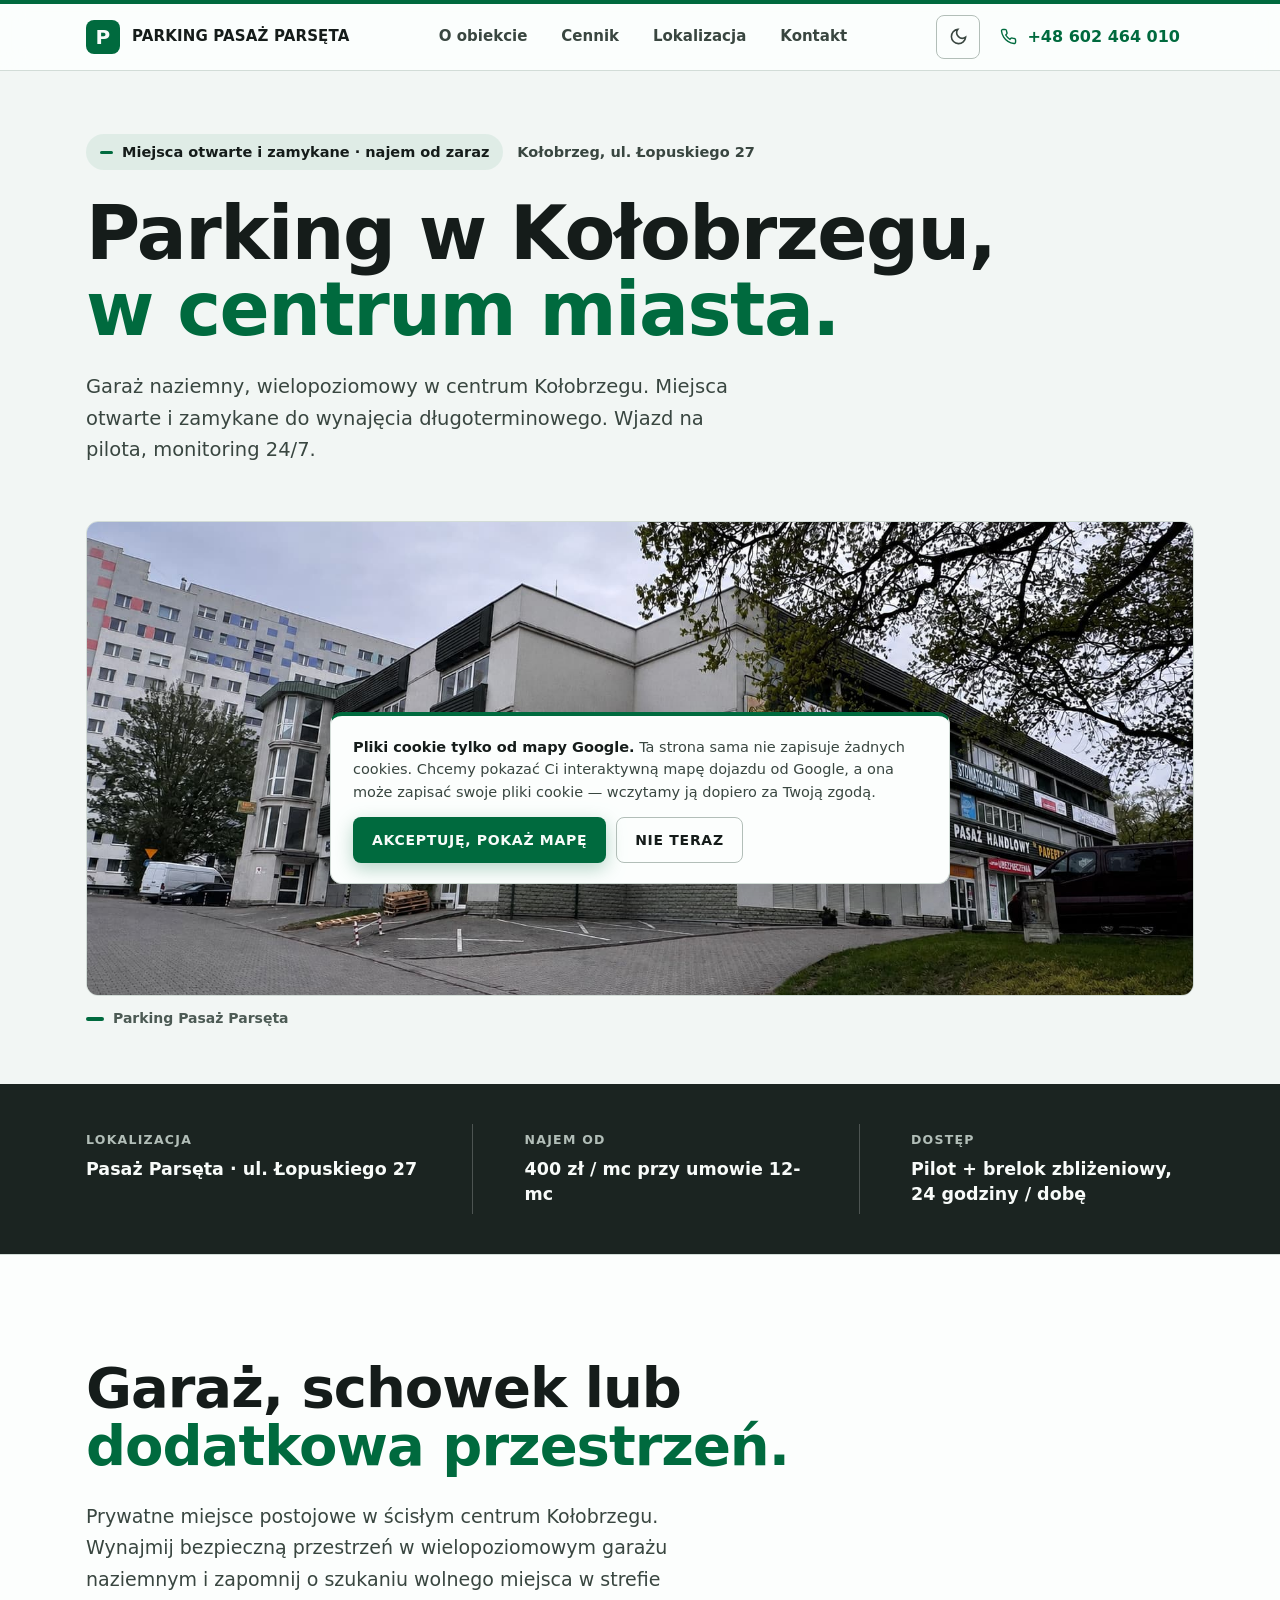
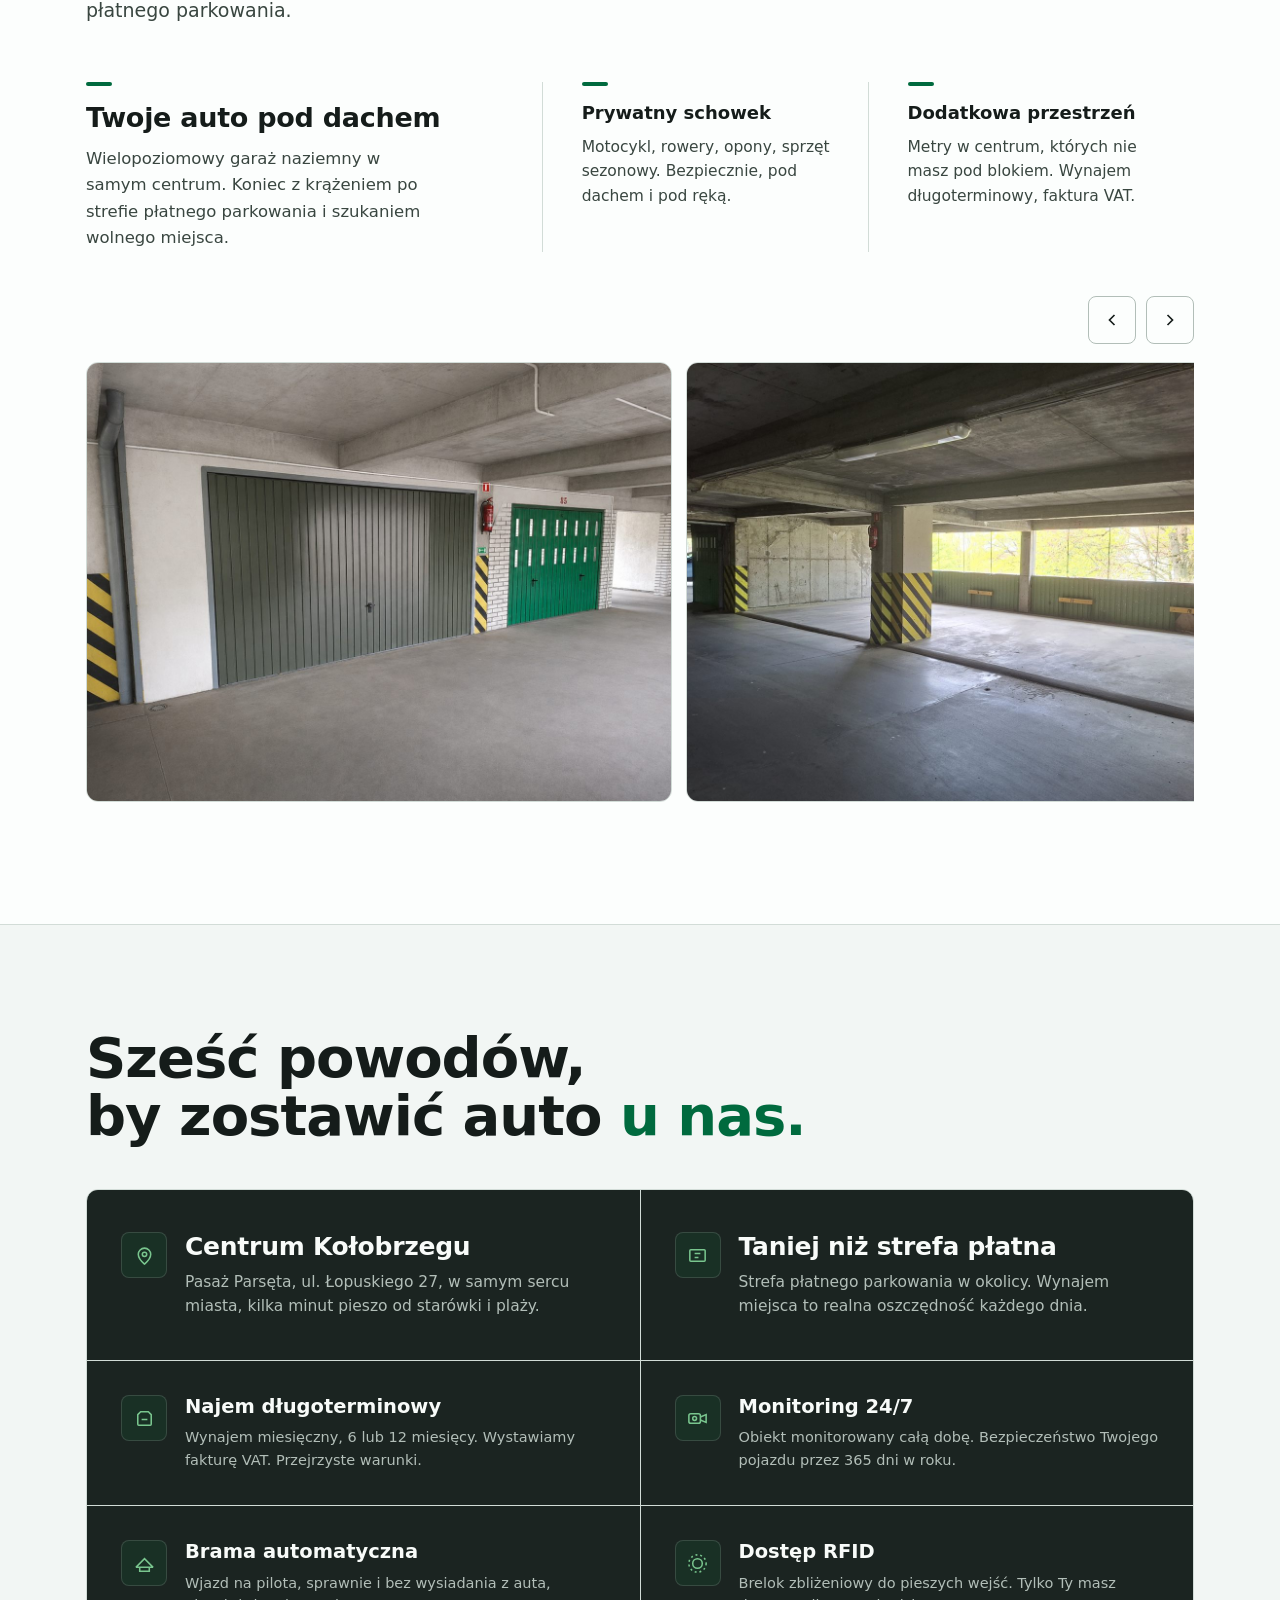
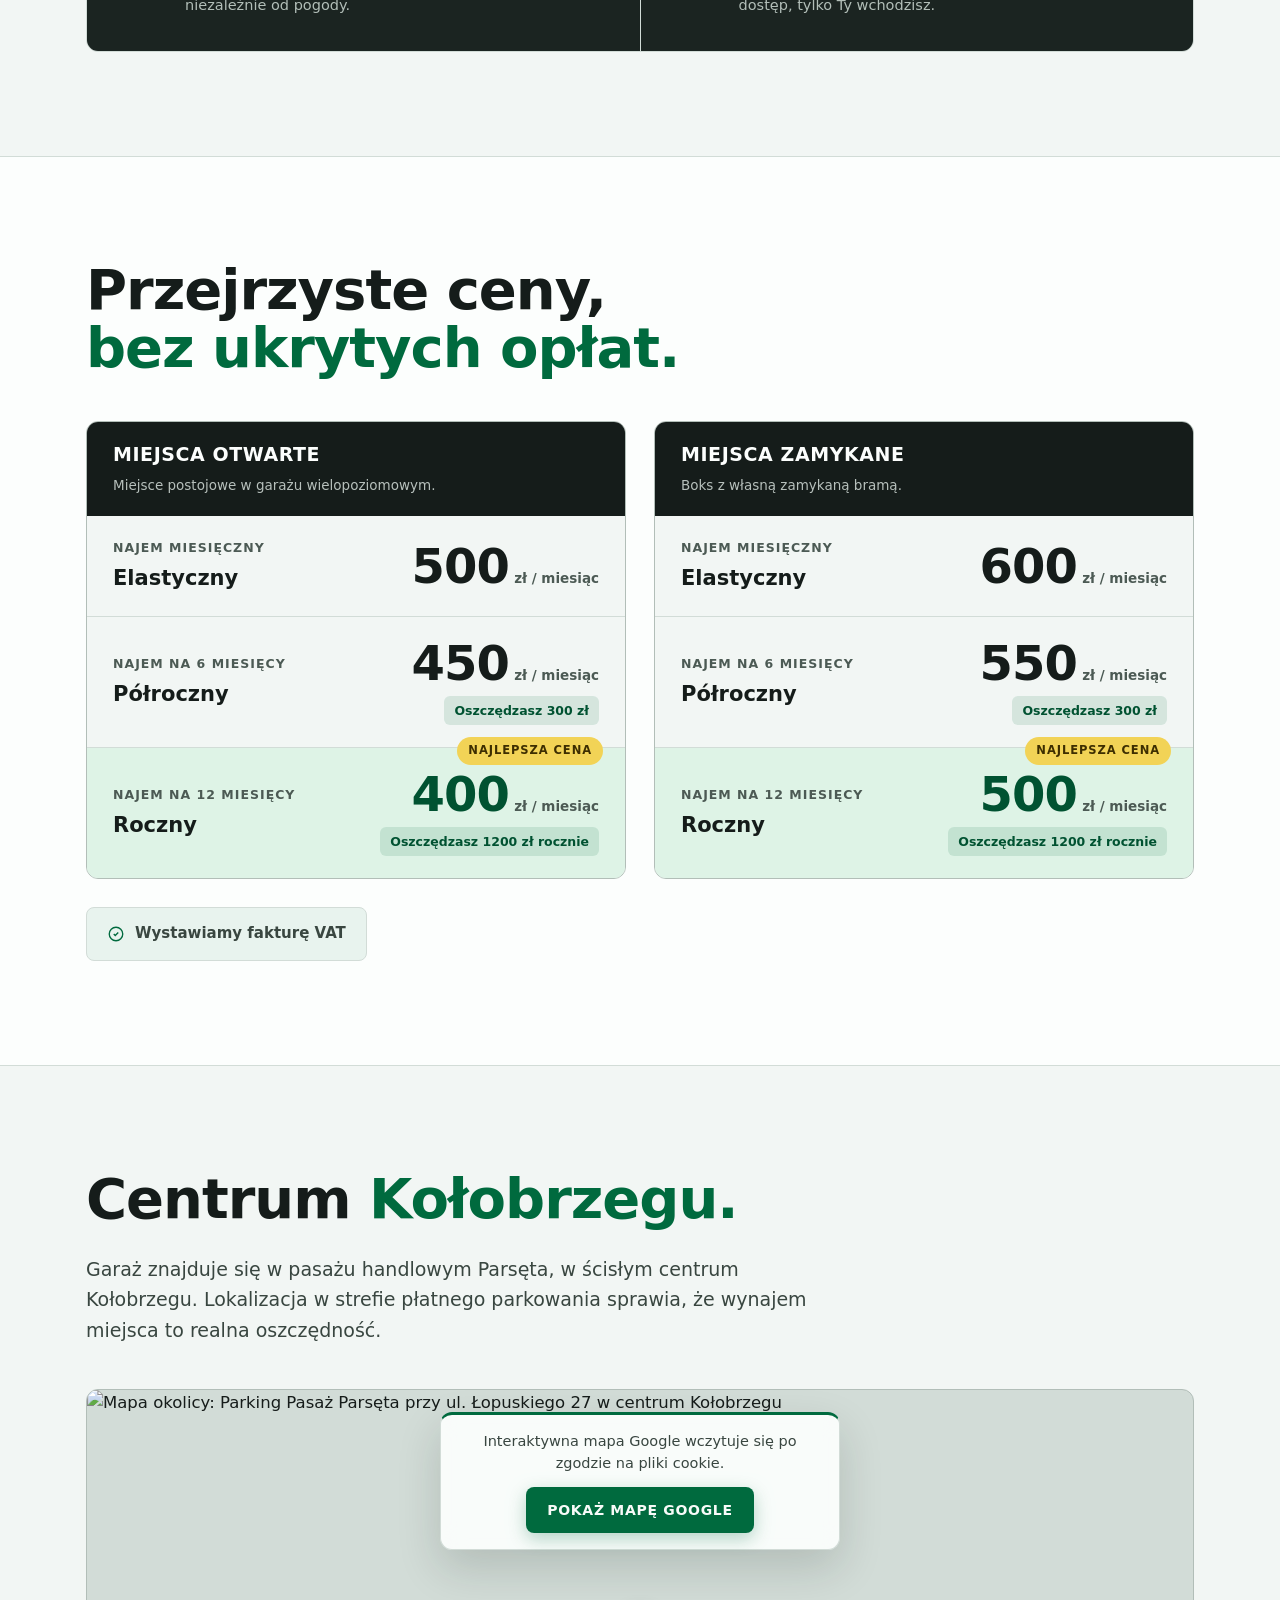
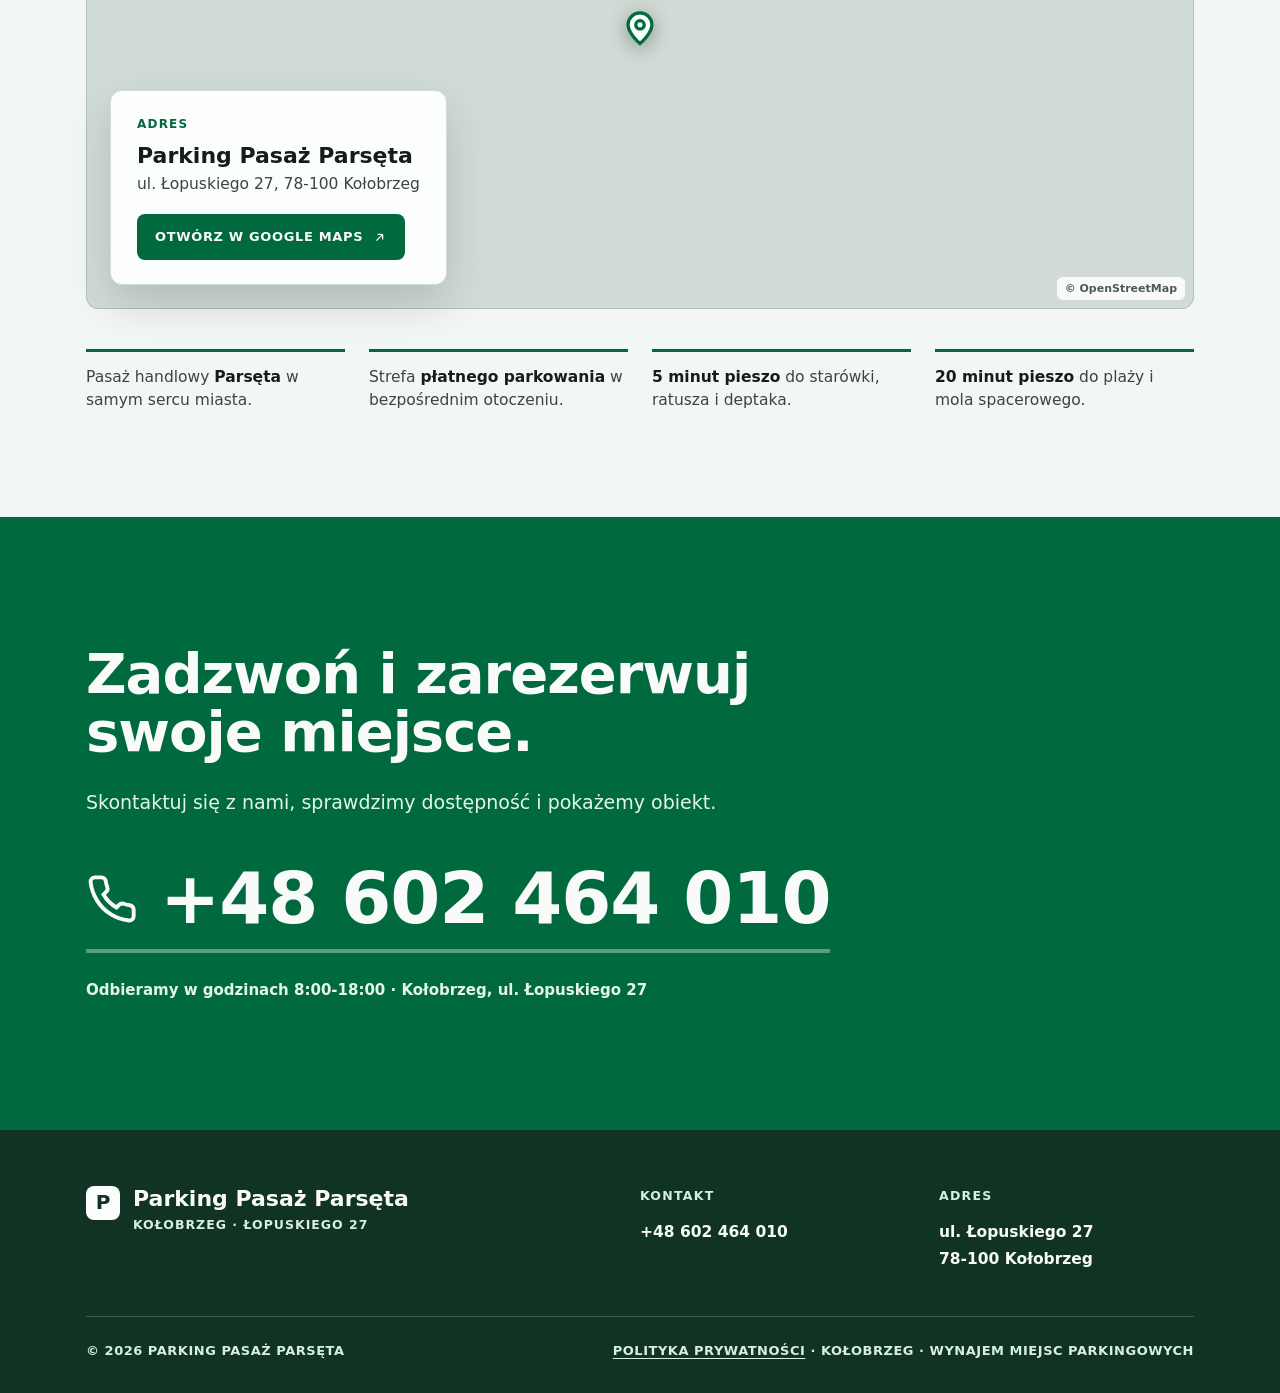
==== commit dfb6c2eb: "Update index.html" ====
--- a/index.html
+++ b/index.html
@@ -1,22 +1,23 @@
 <!DOCTYPE html>
 <html lang="pl"><head>
 <meta charset="UTF-8">
-<meta name="viewport" content="width=device-width, initial-scale=1.0">
+<meta name="viewport" content="width=device-width, initial-scale=1.0, viewport-fit=cover">
+<meta name="color-scheme" content="light dark">
+<meta name="theme-color" media="(prefers-color-scheme: light)" content="#f5f7f4">
+<meta name="theme-color" media="(prefers-color-scheme: dark)" content="#191c20">
 
 <!-- ============ PODSTAWOWE SEO ============ -->
-<title>Parking Kołobrzeg — wynajem miejsc, garaż w centrum | Pasaż Parsęta</title>
-<meta name="description" content="Wynajem miejsc parkingowych w centrum Kołobrzegu — Pasaż Parsęta, ul. Łopuskiego 27. Garaż naziemny, miejsca otwarte i zamykane, monitoring 24/7, wjazd na pilota. Najem długoterminowy od 400 zł/mc.">
-<meta name="keywords" content="parking Kołobrzeg, wynajem miejsca parkingowego Kołobrzeg, garaż Kołobrzeg, parking centrum Kołobrzeg, Pasaż Parsęta, Łopuskiego 27, parking długoterminowy, miejsce parkingowe na wynajem">
+<title>Parking Kołobrzeg, wynajem miejsc i garaż w centrum | Pasaż Parsęta</title>
+<meta name="description" content="Wynajem miejsc parkingowych w centrum Kołobrzegu: Pasaż Parsęta, ul. Łopuskiego 27. Garaż naziemny, miejsca otwarte i zamykane, monitoring 24/7, wjazd na pilota. Najem długoterminowy od 400 zł/mc.">
 <meta name="author" content="Parking Pasaż Parsęta">
 <meta name="robots" content="index, follow">
-<meta name="language" content="Polish">
 
 <link rel="canonical" href="https://parkingwkolobrzegu.pl/">
 
-<!-- ============ IKONA (favicon) — "P" w kwadracie, jak w nagłówku ============ -->
-<link rel="icon" type="image/svg+xml" href="favicon.svg">
-<link rel="icon" type="image/x-icon" href="favicon.ico">
-<link rel="apple-touch-icon" href="favicon.svg">
+<!-- ============ IKONA (favicon) -zielona tabliczka „P" systemu „Dzienna zmiana" ============ -->
+<link rel="icon" type="image/svg+xml" href="favicon2.svg">
+<link rel="icon" type="image/png" sizes="32x32" href="favicon2-32.png">
+<link rel="apple-touch-icon" href="apple-touch-icon2.png">
 
 <!-- ============ GEO / LOKALIZACJA ============ -->
 <meta name="geo.region" content="PL-ZP">
@@ -24,11 +25,11 @@
 <meta name="geo.position" content="54.1766093;15.5712616">
 <meta name="ICBM" content="54.1766093, 15.5712616">
 
-<!-- ============ OPEN GRAPH (Facebook, LinkedIn) ============ -->
+<!-- ============ OPEN GRAPH ============ -->
 <meta property="og:type" content="website">
 <meta property="og:locale" content="pl_PL">
 <meta property="og:site_name" content="Parking Pasaż Parsęta">
-<meta property="og:title" content="Parking Kołobrzeg — wynajem miejsc w centrum | Pasaż Parsęta">
+<meta property="og:title" content="Parking Kołobrzeg, wynajem miejsc w centrum | Pasaż Parsęta">
 <meta property="og:description" content="Garaż naziemny w centrum Kołobrzegu. Miejsca otwarte i zamykane na wynajem, monitoring 24/7, wjazd na pilota. Najem długoterminowy od 400 zł/mc.">
 <meta property="og:url" content="https://parkingwkolobrzegu.pl/">
 <meta property="og:image" content="https://parkingwkolobrzegu.pl/zdjecia/widok1.jpg">
@@ -36,11 +37,11 @@
 
 <!-- ============ TWITTER CARD ============ -->
 <meta name="twitter:card" content="summary_large_image">
-<meta name="twitter:title" content="Parking Kołobrzeg — wynajem miejsc w centrum | Pasaż Parsęta">
+<meta name="twitter:title" content="Parking Kołobrzeg, wynajem miejsc w centrum | Pasaż Parsęta">
 <meta name="twitter:description" content="Garaż naziemny w centrum Kołobrzegu. Miejsca otwarte i zamykane na wynajem, monitoring 24/7, wjazd na pilota.">
 <meta name="twitter:image" content="https://parkingwkolobrzegu.pl/zdjecia/widok1.jpg">
 
-<!-- ============ DANE STRUKTURALNE (Google / mapy) ============ -->
+<!-- ============ DANE STRUKTURALNE ============ -->
 <script type="application/ld+json">
 {
   "@context": "https://schema.org",
@@ -51,6 +52,16 @@
   "url": "https://parkingwkolobrzegu.pl/",
   "image": "https://parkingwkolobrzegu.pl/zdjecia/widok1.jpg",
   "telephone": "+48602464010",
+  "contactPoint": {
+    "@type": "ContactPoint",
+    "telephone": "+48602464010",
+    "contactType": "customer service",
+    "hoursAvailable": {
+      "@type": "OpeningHoursSpecification",
+      "opens": "08:00",
+      "closes": "18:00"
+    }
+  },
   "address": {
     "@type": "PostalAddress",
     "streetAddress": "ul. Łopuskiego 27",
@@ -69,475 +80,793 @@
   "areaServed": "Kołobrzeg"
 }
 </script>
-<link rel="preconnect" href="https://fonts.googleapis.com">
-<link rel="preconnect" href="https://fonts.gstatic.com" crossorigin="">
-<link href="https://fonts.googleapis.com/css2?family=Manrope:wght@400;500;600;700&family=Geist+Mono:wght@400;500&display=swap" rel="stylesheet">
+
+<!-- Czcionka Archivo hostowana lokalnie (bez zapytań do Google -szybszy render, czystsze RODO) -->
+<link rel="preload" as="font" type="font/woff2" href="fonts/archivo-latin.woff2" crossorigin>
+<link rel="preload" as="font" type="font/woff2" href="fonts/archivo-latin-ext.woff2" crossorigin>
+
 <style>
-
+  @font-face {
+    font-family: 'Archivo';
+    font-style: normal;
+    font-weight: 100 900;
+    font-stretch: 62% 125%;
+    font-display: swap;
+    src: url(fonts/archivo-latin.woff2) format('woff2');
+    unicode-range: U+0000-00FF, U+0131, U+0152-0153, U+02BB-02BC, U+02C6, U+02DA, U+02DC, U+0304, U+0308, U+0329, U+2000-206F, U+20AC, U+2122, U+2191, U+2193, U+2212, U+2215, U+FEFF, U+FFFD;
+  }
+  @font-face {
+    font-family: 'Archivo';
+    font-style: normal;
+    font-weight: 100 900;
+    font-stretch: 62% 125%;
+    font-display: swap;
+    src: url(fonts/archivo-latin-ext.woff2) format('woff2');
+    unicode-range: U+0100-02BA, U+02BD-02C5, U+02C7-02CC, U+02CE-02D7, U+02DD-02FF, U+0304, U+0308, U+0329, U+1D00-1DBF, U+1E00-1E9F, U+1EF2-1EFF, U+2020, U+20A0-20AB, U+20AD-20C0, U+2113, U+2C60-2C7F, U+A720-A7FF;
+  }
+
+  /* ================================================================
+     „DZIENNA ZMIANA" -jasny system wprost ze zdjęć obiektu:
+     beton, asfaltowa czerń, zieleń malowanych bram garażowych,
+     jeden ślad żółtej farby znakującej przy najlepszej cenie.
+     ================================================================ */
   :root {
-    /* ====== Granatowo-morska paleta ====== */
-    --bg:         oklch(0.19 0.024 248);  /* główne tło — głęboki granat */
-    --bg-2:       oklch(0.23 0.026 248);  /* karty, nawigacja */
-    --bg-3:       oklch(0.27 0.028 248);  /* siatki, placeholdery */
-    --bg-glow:    oklch(0.66 0.14 232);   /* poświata morska */
-
-    --ink:        oklch(0.96 0.006 248);  /* jasny tekst */
-    --ink-2:      oklch(0.80 0.012 248);  /* akapity */
-    --ink-3:      oklch(0.62 0.018 248);  /* etykiety, opisy */
-
-    --line:       oklch(0.32 0.022 248 / 0.9);  /* obramowania */
-    --line-2:     oklch(0.40 0.026 248);        /* jaśniejsze obramowania */
-
-    --accent:     oklch(0.70 0.135 230);  /* morski błękit — akcent */
-    --accent-2:   oklch(0.78 0.115 215);  /* jaśniejszy błękit */
-    --accent-ink: oklch(0.17 0.03 245);   /* tekst na akcencie */
-    --gold:       oklch(0.80 0.085 80);    /* złoto — wyróżnienie ceny */
-    --gold-ink:   oklch(0.22 0.02 80);     /* ciemny tekst na złocie */
-    --live:       oklch(0.68 0.16 150);    /* zieleń — wskaźnik dostępności */
-
-    --display:    'Manrope', system-ui, sans-serif;
-    --sans:       'Manrope', system-ui, sans-serif;
-    --mono:       'Geist Mono', ui-monospace, monospace;
+    --bg:          oklch(0.97 0.005 160);   /* beton -tło strony */
+    --surface:     oklch(0.995 0.002 160);  /* białe tablice */
+    --ink:         oklch(0.22 0.012 170);   /* asfalt -nagłówki */
+    --ink-2:       oklch(0.38 0.018 168);   /* akapity */
+    --ink-3:       oklch(0.455 0.02 168);   /* etykiety (tylko duże/krótkie) */
+    --line:        oklch(0.885 0.012 165);  /* fugi między płytami */
+    --line-2:      oklch(0.79 0.015 165);
+
+    --brand:       oklch(0.46 0.115 158);   /* zieleń bram -kolor prowadzący */
+    --brand-deep:  oklch(0.385 0.095 160);  /* hover / cień farby */
+    --brand-dark:  oklch(0.29 0.05 162);    /* stopka */
+    --brand-tint:  oklch(0.945 0.028 158);  /* podświetlenie wiersza */
+    --on-brand:    oklch(0.985 0.004 160);  /* tekst na zieleni */
+    --on-brand-2:  oklch(0.955 0.022 156);  /* tekst drugorzędny na zieleni (≥4.5:1) */
+
+    --board:       oklch(0.25 0.014 172);   /* ciemna tablica informacyjna */
+    --board-line:  oklch(1 0 0 / 0.13);
+    --on-board:    oklch(0.985 0.004 160);  /* tekst na ciemnych kaflach -zawsze jasny */
+    --on-board-2:  oklch(0.79 0.015 165);
+    --board-icon:    oklch(0.76 0.11 152);      /* ikony na ciemnych tablicach (oba motywy) */
+    --board-icon-bg: oklch(0.62 0.16 152 / 0.1);
+
+    --paint:       oklch(0.87 0.145 95);    /* żółta farba znakująca */
+    --paint-ink:   oklch(0.31 0.065 90);
+
+    /* powierzchnie i akcenty przełączane między motywami (patrz „NOCNA ZMIANA") */
+    --topbar-bg:      oklch(0.995 0.002 160 / 0.92);  /* szklana listwa */
+    --brand-wash:     oklch(0.46 0.115 158 / 0.08);   /* podświetlenie hoverów */
+    --brand-wash-2:   oklch(0.46 0.115 158 / 0.12);   /* tło plakietki oszczędności */
+    --head-bg:        oklch(0.22 0.012 170);          /* nagłówek tablicy cennika */
+    --head-ink:       oklch(0.995 0.002 160);
+    --head-ink-2:     oklch(0.80 0.012 165);
+    --on-footer:      oklch(0.985 0.004 160);          /* tekst w stopce -zawsze jasny */
+    --on-footer-2:    oklch(0.93 0.035 156);
+    --footer-mark-bg: oklch(0.995 0.002 160);          /* znak „P" w stopce */
+    --footer-mark-ink:oklch(0.29 0.05 162);
+    --plate-shadow:   0 18px 44px oklch(0.22 0.012 170 / 0.16);
+
+    --sans: 'Archivo', system-ui, sans-serif;
+    --r-xs: 6px;    /* drobne plakietki (oszczędność, atrybucja mapy) */
+    --r-sm: 8px;    /* przyciski, plakietki */
+    --r-md: 12px;   /* tablice, zdjęcia */
   }
 
   * { box-sizing: border-box; margin: 0; padding: 0; }
   html { scroll-behavior: smooth; }
-  html, body { background: var(--bg); color: var(--ink); font-family: var(--sans); -webkit-font-smoothing: antialiased; overflow-x: hidden; overflow-x: clip; }
-  body { font-size: 16px; line-height: 1.5; overflow-x: hidden; overflow-x: clip; }
+  html, body {
+    background: var(--bg); color: var(--ink);
+    font-family: var(--sans);
+    -webkit-font-smoothing: antialiased;
+    overflow-x: hidden; overflow-x: clip;
+  }
+  body { font-size: 16.5px; line-height: 1.55; overflow-wrap: break-word; -webkit-text-size-adjust: 100%; text-size-adjust: 100%; }
   a { color: inherit; text-decoration: none; }
-  img { display: block; }
-  ::selection { background: var(--accent); color: var(--accent-ink); }
+  img { display: block; max-width: 100%; }
+  strong { font-weight: 700; }
+  ::selection { background: var(--brand); color: var(--on-brand); }
   :where(a, button, [tabindex]):focus-visible {
-    outline: 2px solid var(--accent-2); outline-offset: 3px; border-radius: 4px;
-  }
-
-  .container        { max-width: 1240px; margin: 0 auto; padding: 0 32px; position: relative; }
-  .container-narrow { max-width: 980px;  margin: 0 auto; padding: 0 32px; position: relative; }
-
-  /* ============ NAWIGACJA ============ */
-  .nav {
+    outline: 3px solid var(--brand); outline-offset: 2px; border-radius: var(--r-sm);
+  }
+  .on-dark :where(a, button):focus-visible { outline-color: oklch(0.97 0.01 160); }
+  main:focus, main:focus-visible { outline: none; }
+
+  /* Poziomy padding respektuje wcięcia bezpieczne (notch) w orientacji poziomej -env()=0 na zwykłych urządzeniach */
+  .container { max-width: 1180px; margin: 0 auto; padding: 0 max(clamp(20px, 4vw, 36px), env(safe-area-inset-right)) 0 max(clamp(20px, 4vw, 36px), env(safe-area-inset-left)); position: relative; }
+
+  h1, h2, h3 { text-wrap: balance; }
+  p { text-wrap: pretty; }
+
+  .skip-link {
+    position: absolute; left: 16px; top: -60px; z-index: 100;
+    background: var(--ink); color: var(--surface);
+    padding: 12px 18px; border-radius: var(--r-sm); font-weight: 600;
+    transition: top .2s ease;
+  }
+  .skip-link:focus-visible { top: 12px; }
+
+  /* ============ GÓRNA LISTWA ============ */
+  .topbar {
     position: sticky; top: 0; z-index: 50;
-    background: oklch(0.19 0.024 248 / 0.72);
-    backdrop-filter: blur(16px) saturate(1.2);
-    -webkit-backdrop-filter: blur(16px) saturate(1.2);
+    background: var(--topbar-bg);
+    backdrop-filter: blur(12px);
+    -webkit-backdrop-filter: blur(12px);
+    border-top: 4px solid var(--brand);      /* malowana linia -sygnatura */
     border-bottom: 1px solid var(--line);
   }
-  .nav-inner { display: flex; align-items: center; justify-content: space-between; height: 68px; }
-  .brand {
-    display: flex; align-items: center; gap: 12px;
-    font-family: var(--mono); font-size: 12px;
-    text-transform: uppercase; letter-spacing: 0.08em; color: var(--ink);
-  }
+  .topbar-inner { display: flex; align-items: center; justify-content: space-between; gap: 20px; height: 66px; }
+  .brand { display: flex; align-items: center; gap: 12px; font-weight: 800; font-stretch: 115%; font-size: 15px; letter-spacing: 0.01em; text-transform: uppercase; }
   .brand-mark {
-    width: 30px; height: 30px;
-    background: linear-gradient(150deg, var(--accent-2), var(--accent));
-    color: var(--accent-ink);
+    width: 34px; height: 34px; flex-shrink: 0;
+    background: var(--brand); color: var(--on-brand);
     display: grid; place-items: center;
-    font-family: var(--display); font-size: 19px; font-weight: 700;
-    border-radius: 7px;
-    box-shadow: 0 4px 14px oklch(0.66 0.14 232 / 0.35);
-  }
-  .nav-links { display: flex; gap: 30px; font-size: 13px; color: var(--ink-2); }
-  .nav-links a { position: relative; transition: color .18s ease; padding: 4px 0; }
-  .nav-links a::after {
-    content: ""; position: absolute; left: 0; bottom: -2px; height: 1.5px; width: 100%;
-    background: var(--accent); transform: scaleX(0); transform-origin: left;
-    transition: transform .22s ease;
-  }
-  .nav-links a:hover { color: var(--ink); }
-  .nav-links a:hover::after { transform: scaleX(1); }
-  .nav-cta {
-    font-family: var(--mono); font-size: 12px; letter-spacing: 0.06em; text-transform: uppercase;
-    background: var(--accent); color: var(--accent-ink); font-weight: 500;
-    padding: 10px 18px; border-radius: 999px; transition: transform .15s ease, box-shadow .15s ease;
-    box-shadow: 0 4px 16px oklch(0.66 0.14 232 / 0.25);
-  }
-  .nav-cta:hover { transform: translateY(-1px); box-shadow: 0 8px 22px oklch(0.66 0.14 232 / 0.4); }
-  .nav-actions { display: flex; align-items: center; gap: 12px; }
-  .nav-toggle {
-    display: none; width: 44px; height: 44px; border-radius: 10px;
-    background: transparent; border: 1px solid var(--line); color: var(--ink);
-    cursor: pointer; place-items: center;
-  }
-  .nav-toggle svg { width: 22px; height: 22px; stroke: currentColor; fill: none; stroke-width: 2; }
-  .nav-toggle .ikona-zamknij { display: none; }
-  .nav-toggle[aria-expanded="true"] .ikona-menu { display: none; }
-  .nav-toggle[aria-expanded="true"] .ikona-zamknij { display: block; }
-  .nav-panel-cta { display: none; }
-  @media (max-width: 760px) {
-    .nav-inner { gap: 12px; }
-    .brand { font-size: 11px; }
-    .nav-actions .nav-cta { display: none; }
-    .nav-toggle { display: grid; }
-    .nav-links a.nav-panel-cta {
-      display: flex; justify-content: center; align-items: center;
-      margin: 10px 20px 6px; padding: 14px; min-height: 48px;
-      background: var(--accent); color: var(--accent-ink);
-      border-radius: 999px;
-      font-family: var(--mono); font-size: 12px; letter-spacing: 0.06em;
-      text-transform: uppercase; font-weight: 500;
+    font-size: 20px; font-weight: 800; font-stretch: 125%;
+    border-radius: var(--r-sm);
+  }
+  .topbar-nav { display: flex; gap: 6px; }
+  .topbar-nav a {
+    font-size: 15px; font-weight: 600; color: var(--ink-2);
+    padding: 12px 14px; border-radius: var(--r-sm);
+    transition: color .15s ease, background .15s ease;
+  }
+  @media (hover: hover) {
+    .topbar-nav a:hover { color: var(--ink); background: var(--brand-wash); }
+  }
+  .topbar-tel {
+    display: inline-flex; align-items: center; gap: 10px; min-height: 44px;
+    font-weight: 800; font-stretch: 110%; font-size: 16px;
+    color: var(--brand); padding: 10px 14px; border-radius: var(--r-sm);
+    font-variant-numeric: tabular-nums;
+    transition: color .15s ease, background .15s ease;
+  }
+  @media (hover: hover) {
+    .topbar-tel:hover { color: var(--brand-deep); background: var(--brand-wash); }
+  }
+  .topbar-tel svg { width: 17px; height: 17px; stroke: currentColor; fill: none; stroke-width: 2; flex-shrink: 0; }
+  .topbar-actions { display: flex; align-items: center; gap: 6px; }
+  /* Ukryty bez JS -przełącznik nic by nie robił i miałby błędną etykietę;
+     motyw automatyczny (prefers-color-scheme) działa niezależnie od tego przycisku. */
+  .theme-toggle {
+    display: none; place-items: center;
+    width: 44px; height: 44px; flex-shrink: 0;
+    background: transparent; color: var(--ink-2);
+    border: 1.5px solid var(--line-2); border-radius: var(--r-sm);
+    cursor: pointer;
+    transition: color .15s ease, border-color .15s ease, background .15s ease, transform .15s ease;
+  }
+  html.js .theme-toggle { display: inline-grid; }
+  @media (hover: hover) {
+    .theme-toggle:hover { color: var(--brand); border-color: var(--brand); background: var(--brand-wash); }
+  }
+  .theme-toggle:active { transform: scale(0.94); }
+  .theme-toggle svg { width: 19px; height: 19px; stroke: currentColor; fill: none; stroke-width: 2; }
+  /* Ikona odzwierciedla motyw efektywny -działa też bez JS (śledzi te same warunki co motyw) */
+  .theme-toggle .icon-sun { display: none; }
+  .theme-toggle .icon-moon { display: block; }
+  @media (prefers-color-scheme: dark) {
+    :root:not([data-theme]) .theme-toggle .icon-sun { display: block; }
+    :root:not([data-theme]) .theme-toggle .icon-moon { display: none; }
+  }
+  :root[data-theme="dark"] .theme-toggle .icon-sun { display: block; }
+  :root[data-theme="dark"] .theme-toggle .icon-moon { display: none; }
+  @media (max-width: 860px) {
+    .topbar-nav { display: none; }
+  }
+  /* Mobilny wiersz kotwic -skróty sekcji, gdy znika pełna nawigacja */
+  .topbar-anchors { display: none; }
+  @media (max-width: 860px) {
+    .topbar-anchors {
+      display: flex; gap: 8px;
+      overflow-x: auto; -webkit-overflow-scrolling: touch;
+      scrollbar-width: none;
+      padding: 0 clamp(20px, 4vw, 36px) 10px;
     }
-    .nav-links {
-      position: absolute; top: 68px; left: 0; right: 0;
-      flex-direction: column; gap: 0; display: none;
-      background: var(--bg-2);
-      border-bottom: 1px solid var(--line);
-      box-shadow: 0 24px 40px oklch(0.12 0.02 248 / 0.5);
-      padding: 6px 0;
+    .topbar-anchors::-webkit-scrollbar { display: none; }
+    .topbar-anchors a {
+      flex-shrink: 0; display: inline-flex; align-items: center;
+      min-height: 44px; padding: 10px 14px;
+      border: 1px solid var(--line); border-radius: var(--r-sm);
+      font-size: 13.5px; font-weight: 700; color: var(--ink-2);
+      transition: color .15s ease, border-color .15s ease;
     }
-    .nav.otwarte .nav-links { display: flex; }
-    .nav-links a {
-      padding: 14px 32px; font-size: 15px; color: var(--ink-2);
-      min-height: 48px; display: flex; align-items: center;
-    }
-    .nav-links a::after { display: none; }
+    .topbar-anchors a:active { border-color: var(--brand); color: var(--brand); }
+  }
+  @media (max-width: 480px) {
+    .topbar-inner { gap: 10px; }
+    .brand { gap: 10px; }
+    .brand span:last-child { font-size: 11px; max-width: 130px; }
+    /* Telefon w listwie chowamy -połączenie zapewniają przycisk w hero i dolny pasek (callbar).
+       Zostaje sam przełącznik motywu, dzięki czemu listwa nie przewija się w poziomie na wąskich telefonach. */
+    .topbar-tel { display: none; }
   }
 
   /* ============ HERO ============ */
-  .hero { padding: 72px 0 0; position: relative; }
-  .hero::before {
-    content: ""; position: absolute; top: -120px; left: 50%; transform: translateX(-30%);
-    width: 900px; height: 700px; pointer-events: none; z-index: 0;
-    background: radial-gradient(closest-side, oklch(0.66 0.14 232 / 0.20), transparent 72%);
-    filter: blur(8px);
-  }
-  .hero .container { z-index: 1; }
+  .hero { padding: clamp(44px, 7vh, 84px) 0 clamp(40px, 6vh, 72px); }
   .hero-meta {
     display: flex; align-items: center; gap: 14px; flex-wrap: wrap;
-    font-family: var(--mono); font-size: 12px; letter-spacing: 0.08em; text-transform: uppercase;
-    color: var(--ink-3); margin-bottom: 30px;
-  }
-  .hero-meta .dot { width: 4px; height: 4px; background: var(--ink-3); border-radius: 50%; }
+    font-size: 14.5px; font-weight: 600; color: var(--ink-2);
+    margin-bottom: 26px;
+  }
   .hero-meta .live {
-    display: inline-flex; align-items: center; gap: 8px; color: var(--ink);
-    background: oklch(0.55 0.13 150 / 0.12); border: 1px solid oklch(0.55 0.13 150 / 0.3);
-    padding: 6px 12px; border-radius: 999px;
-  }
-  .hero-meta .pulse {
-    width: 8px; height: 8px; background: var(--live);
-    border-radius: 50%; animation: pulse 2s infinite;
-  }
-  @keyframes pulse {
-    0%   { box-shadow: 0 0 0 0    oklch(0.68 0.16 150 / 0.6); }
-    70%  { box-shadow: 0 0 0 10px oklch(0.68 0.16 150 / 0);   }
-    100% { box-shadow: 0 0 0 0    oklch(0.68 0.16 150 / 0);   }
-  }
-  .hero-title {
-    font-family: var(--display); font-weight: 700;
-    font-size: clamp(54px, 8.6vw, 124px); line-height: 0.94;
-    letter-spacing: -0.03em; color: var(--ink);
-    text-wrap: balance; margin-bottom: 36px;
-  }
-  .hero-title em {
-    font-style: normal; font-weight: 400;
-    color: var(--accent-2);
-  }
-  .hero-grid {
-    display: grid; grid-template-columns: 1.2fr 1fr; gap: 48px;
-    align-items: end; margin-top: 40px; padding-bottom: 52px;
-    border-bottom: 1px solid var(--line);
-  }
-  .hero-lead { font-size: 20px; line-height: 1.5; color: var(--ink-2); max-width: 540px; }
-  .hero-facts {
+    display: inline-flex; align-items: center; gap: 9px;
+    color: var(--ink); font-weight: 700;
+    background: var(--brand-wash);
+    padding: 7px 14px; border-radius: 999px;
+  }
+  /* Znacznik dostępności w motywie „malowanej linii" -jeden zielony, zamiast obcej zieleni i kropki-statusu */
+  .hero-meta .live::before { content: ""; width: 13px; height: 3px; border-radius: 2px; background: var(--brand); flex-shrink: 0; }
+  .hero h1 {
+    font-size: clamp(38px, 5.8vw, 74px);
+    font-weight: 800; font-stretch: 122%;
+    line-height: 1.02; letter-spacing: -0.02em;
+    margin-bottom: 24px;
+  }
+  .hero h1 em { font-style: normal; color: var(--brand); }
+  .hero-lead { font-size: clamp(17px, 2vw, 19.5px); line-height: 1.6; color: var(--ink-2); max-width: 34em; margin-bottom: 34px; }
+  .hero-actions { display: flex; gap: 12px; flex-wrap: wrap; }
+  /* Przyciski hero pokazujemy tam, gdzie realnie konwertują (dotyk / mobile).
+     Na szerokim ekranie z myszą tap-to-call nie działa, a numer i „Cennik" są już
+     w górnej listwie -więc chowamy je tylko na desktopie ze wskaźnikiem „fine". */
+  @media (min-width: 861px) and (pointer: fine) {
+    .hero-actions { display: none; }
+    .hero-lead { margin-bottom: 0; }
+  }
+
+  .btn {
+    display: inline-flex; align-items: center; justify-content: center; gap: 10px;
+    min-height: 52px; padding: 14px 24px;
+    border-radius: var(--r-sm); border: 1.5px solid transparent;
+    font-family: inherit; font-size: 14px; font-weight: 800; font-stretch: 112%;
+    letter-spacing: 0.05em; text-transform: uppercase; cursor: pointer;
+    transition: transform .15s ease, background .15s ease, border-color .15s ease, color .15s ease, box-shadow .15s ease;
+  }
+  .btn svg { width: 16px; height: 16px; stroke: currentColor; fill: none; stroke-width: 2; flex-shrink: 0; }
+  .btn-primary { background: var(--brand); color: var(--on-brand); box-shadow: 0 6px 18px oklch(0.46 0.115 158 / 0.28); }
+  .btn-secondary { background: transparent; color: var(--ink); border-color: var(--line-2); }
+  /* Podniesienie tylko przy prawdziwym hoverze -na dotyku stan nie „przykleja się" po tapnięciu */
+  @media (hover: hover) {
+    .btn-primary:hover { background: var(--brand-deep); transform: translateY(-1px); box-shadow: 0 10px 24px oklch(0.46 0.115 158 / 0.34); }
+    .btn-secondary:hover { border-color: var(--brand); color: var(--brand); }
+  }
+  /* Wciśnięcie: wyraźny, natychmiastowy feedback także bez hovera (dotyk).
+     Reguła dla .maps-link stoi niżej, ZA jego :hover -inaczej przegrywa kaskadę. */
+  .btn:active { transform: scale(0.97); }
+  .btn-primary:active { background: var(--brand-deep); }
+
+  .hero-photo { margin-top: clamp(36px, 5vw, 56px); }
+  .hero-photo img {
+    width: 100%; height: auto; aspect-ratio: 21 / 9; object-fit: cover;
+    border-radius: var(--r-md); border: 1px solid var(--line);
+  }
+  .hero-photo figcaption {
+    margin-top: 12px; font-size: 14px; font-weight: 600; color: var(--ink-3);
+    display: flex; align-items: center; gap: 9px;
+  }
+  .hero-photo figcaption::before { content: ""; width: 18px; height: 4px; border-radius: 2px; background: var(--brand); }
+
+  @media (max-width: 860px) { .hero-photo img { aspect-ratio: 16 / 10; } }
+  @media (max-width: 560px) { .hero-photo img { aspect-ratio: 4 / 3; } }
+
+  @media (prefers-reduced-motion: no-preference) {
+    .hero-copy > * { animation: rise .65s cubic-bezier(.22,1,.36,1) backwards; }
+    .hero-copy > *:nth-child(2) { animation-delay: .07s; }
+    .hero-copy > *:nth-child(3) { animation-delay: .14s; }
+    .hero-copy > *:nth-child(4) { animation-delay: .21s; }
+    .hero-photo { animation: rise .7s cubic-bezier(.22,1,.36,1) .18s backwards; }
+    @keyframes rise { from { opacity: 0; transform: translateY(16px); } }
+  }
+
+  /* ============ CIEMNY PAS FAKTÓW (tablica informacyjna) ============ */
+  .facts { background: var(--board); color: var(--on-board); }
+  .facts-grid {
+    display: grid; grid-template-columns: repeat(3, 1fr);
+    gap: 0 clamp(28px, 4vw, 56px); padding-block: clamp(28px, 4vw, 40px);
+  }
+  .facts-grid > div { padding: 6px 0; }
+  .facts-grid > div + div { border-left: 1px solid oklch(1 0 0 / 0.22); padding-left: clamp(28px, 4vw, 56px); }
+  .fact-label {
+    font-size: 12.5px; font-weight: 700; letter-spacing: 0.1em; text-transform: uppercase;
+    color: var(--on-board-2); margin-bottom: 8px;
+  }
+  .fact-value { font-size: 17.5px; font-weight: 600; line-height: 1.45; }
+  @media (max-width: 760px) {
+    .facts-grid { grid-template-columns: 1fr; gap: 0; padding-block: 14px; }
+    .facts-grid > div { padding: 16px 0; }
+    .facts-grid > div + div { border-left: 0; padding-left: 0; border-top: 1px solid oklch(1 0 0 / 0.22); }
+  }
+
+  /* ============ SEKCJE ============ */
+  section { padding: clamp(64px, 10vw, 104px) 0; }
+  [id] { scroll-margin-top: 86px; }
+  /* Wyższa listwa na mobile (topbar + wiersz kotwic) -reguła musi stać ZA globalną, inaczej przegrywa kaskadę */
+  @media (max-width: 860px) {
+    [id] { scroll-margin-top: 128px; }
+  }
+  .section-title {
+    font-size: clamp(32px, 4.6vw, 56px);
+    font-weight: 800; font-stretch: 122%;
+    line-height: 1.04; letter-spacing: -0.018em;
+    margin-bottom: 26px;
+  }
+  .section-title em { font-style: normal; color: var(--brand); }
+  .section-lead { font-size: clamp(16.5px, 1.8vw, 19px); line-height: 1.6; color: var(--ink-2); max-width: 38em; }
+
+  /* ============ O OBIEKCIE ============ */
+  .about { background: var(--surface); border-top: 1px solid var(--line); border-bottom: 1px solid var(--line); }
+  .about-lead { max-width: 62ch; }
+  .about-lead p { font-size: clamp(17px, 1.9vw, 19px); line-height: 1.65; color: var(--ink-2); }
+
+  /* Trzy zastosowania -asymetryczna kompozycja z dominującą pierwszą kolumną.
+     Świadomie NIE siatka równych kart i NIE lista z kreską pod każdym wierszem:
+     pionowe fugi + większy typ pierwszej kolumny budują hierarchię. */
+  .about-uses {
+    margin-top: clamp(34px, 4.5vw, 56px);
+    display: grid; grid-template-columns: 1.4fr 1fr 1fr;
+  }
+  .use { padding: 0 clamp(26px, 3vw, 44px); }
+  .use:first-child { padding-left: 0; }
+  .use + .use { border-left: 1px solid var(--line); }
+  .use-title { font-size: 18px; font-weight: 800; font-stretch: 112%; line-height: 1.28; margin-bottom: 10px; }
+  .use-title::before { content: ""; display: block; width: 26px; height: 4px; border-radius: 2px; background: var(--brand); margin-bottom: 15px; }
+  .use-desc { font-size: 15.5px; line-height: 1.6; color: var(--ink-2); }
+  .use--primary .use-title { font-size: clamp(21px, 2.4vw, 27px); font-stretch: 118%; letter-spacing: -0.01em; }
+  .use--primary .use-desc { font-size: 16.5px; max-width: 24em; }
+  @media (max-width: 860px) {
+    .about-uses { grid-template-columns: 1fr; }
+    .use { padding: 22px 0; }
+    .use:first-child { padding-top: 6px; }
+    .use + .use { border-left: 0; border-top: 1px solid var(--line); }
+  }
+
+  /* ============ PAS ZDJĘĆ w sekcji „O obiekcie" (filmstrip, działa bez JS) ============ */
+  .gallery-head { display: none; }
+  html.js .gallery-head {
+    display: flex; justify-content: flex-end;
+    margin: clamp(28px, 4vw, 44px) 0 14px;
+  }
+  html.js .gallery-head + .strip { margin-top: 0; }
+  .strip { margin-top: clamp(28px, 4vw, 44px); }
+  .gallery-arrows { display: none; gap: 10px; }
+  html.js .gallery-arrows { display: flex; }
+  .gallery-arrows button {
+    width: 48px; height: 48px; border-radius: var(--r-sm);
+    background: var(--surface); border: 1.5px solid var(--line-2); color: var(--ink);
+    cursor: pointer; display: grid; place-items: center;
+    transition: background .15s ease, border-color .15s ease, color .15s ease, opacity .15s ease, transform .15s ease;
+  }
+  @media (hover: hover) {
+    .gallery-arrows button:hover:not(:disabled) { border-color: var(--brand); color: var(--brand); }
+  }
+  .gallery-arrows button:active:not(:disabled) { transform: scale(0.94); }
+  /* Kraniec galerii -strzałka gaśnie, gdy nie ma już czego przewijać */
+  .gallery-arrows button:disabled { opacity: 0.35; cursor: default; }
+  .gallery-arrows svg { width: 20px; height: 20px; stroke: currentColor; fill: none; stroke-width: 2; }
+  @media (max-width: 760px) { html.js .gallery-arrows { display: none; } }
+
+  .strip {
+    display: flex; gap: 14px;
+    overflow-x: auto; scroll-snap-type: x proximity;
+    padding: 4px 4px 18px;
+    scrollbar-width: thin; scrollbar-color: var(--line-2) transparent;
+    -webkit-overflow-scrolling: touch;
+  }
+  .strip figure { flex-shrink: 0; scroll-snap-align: start; }
+  .strip img {
+    height: clamp(280px, 38vw, 440px); width: auto;
+    border-radius: var(--r-md); border: 1px solid var(--line);
+  }
+  .strip-hint {
+    margin-top: 6px; font-size: 13.5px; font-weight: 600; color: var(--ink-3);
+  }
+  @media (min-width: 761px) { html.js .strip-hint { display: none; } }
+
+  /* ============ TABLICA ATUTÓW ============ */
+  .features-board {
+    margin-top: 44px;
+    background: var(--line); border: 1px solid var(--line);
+    border-radius: var(--r-md); overflow: hidden;
     display: grid; grid-template-columns: 1fr 1fr; gap: 1px;
-    background: var(--line); border: 1px solid var(--line); border-radius: 10px; overflow: hidden;
-    font-family: var(--mono); font-size: 12px; letter-spacing: 0.04em;
-  }
-  .hero-facts > div { background: var(--bg-2); padding: 18px 18px; }
-  .hero-facts > div:first-child { grid-column: 1 / -1; }
-  .hero-fact-label { color: var(--ink-3); text-transform: uppercase; margin-bottom: 7px; }
-  .hero-fact-value { color: var(--ink); font-size: 14px; line-height: 1.45; }
-  @media (max-width: 820px) { .hero-grid { grid-template-columns: 1fr; gap: 28px; } }
-
-  /* Główne zdjęcie hero */
-  .hero-image-wrap { margin-top: 56px; position: relative; }
-  .hero-image {
-    width: 100%; aspect-ratio: 21 / 9;
-    background: var(--bg-3); overflow: hidden; border-radius: 14px;
-    border: 1px solid var(--line);
-  }
-  .hero-image::after {
-    content: ""; position: absolute; inset: 0; border-radius: 14px; pointer-events: none;
-    background: linear-gradient(180deg, transparent 45%, oklch(0.15 0.02 248 / 0.55));
-  }
-  .hero-image img { width: 100%; height: 100%; object-fit: cover; }
-  .hero-image-caption {
-    position: absolute; left: 20px; bottom: 20px; z-index: 2;
-    background: oklch(0.16 0.02 248 / 0.72); backdrop-filter: blur(10px);
-    border: 1px solid oklch(0.96 0.006 248 / 0.12);
-    color: var(--ink);
-    padding: 10px 14px; border-radius: 999px;
-    font-family: var(--mono); font-size: 11px; letter-spacing: 0.06em; text-transform: uppercase;
-    display: flex; align-items: center; gap: 10px;
-  }
-  .hero-image-caption .badge {
-    width: 7px; height: 7px; border-radius: 50%; background: var(--accent-2);
-    box-shadow: 0 0 10px var(--accent-2);
-  }
-  /* Na telefonach pasek zakrywa zdjęcie — chowamy go */
-  @media (max-width: 760px) { .hero-image-caption { display: none; } }
-
-  /* ============ WSPÓLNE STYLE SEKCJI ============ */
-  section { padding: 104px 0; position: relative; }
-  .section-eyebrow {
-    font-family: var(--mono); font-size: 12px; letter-spacing: 0.1em; text-transform: uppercase;
-    color: var(--accent-2); margin-bottom: 24px;
-    display: flex; align-items: center; gap: 12px;
-  }
-  .section-eyebrow::before { content: ""; width: 28px; height: 1.5px; background: var(--accent); }
-  .section-title {
-    font-family: var(--display); font-weight: 700;
-    font-size: clamp(40px, 5.4vw, 70px); line-height: 1.0;
-    letter-spacing: -0.025em; margin-bottom: 32px; text-wrap: balance;
-  }
-  .section-title em { font-style: normal; color: var(--ink-3); font-weight: 400; }
-  .section-lead { font-size: 19px; line-height: 1.55; color: var(--ink-2); max-width: 640px; }
-
-  /* ============ O OBIEKCIE ============ */
-  .about-grid {
+  }
+  .feature {
+    background: var(--board); color: var(--on-board);
+    padding: clamp(24px, 3vw, 34px) clamp(22px, 3vw, 34px);
+    display: grid; grid-template-columns: 46px 1fr; gap: 8px 18px;
+  }
+  .feature-icon {
+    grid-row: span 2;
+    width: 46px; height: 46px; border-radius: var(--r-sm);
+    border: 1px solid var(--board-line);
+    display: grid; place-items: center;
+    color: var(--board-icon);
+    background: var(--board-icon-bg);
+  }
+  .feature-icon svg { width: 23px; height: 23px; stroke: currentColor; fill: none; stroke-width: 1.6; }
+  .feature h3 { font-size: 19.5px; font-weight: 700; font-stretch: 112%; line-height: 1.2; align-self: center; color: var(--on-board); }
+  .feature p { font-size: 14.5px; line-height: 1.55; color: var(--on-board-2); }
+  /* Pierwszy wiersz tablicy -dwa główne argumenty (lokalizacja i cena) większe od pozostałych,
+     żeby tablica miała hierarchię zamiast sześciu identycznych kafli */
+  .feature--primary { padding-block: clamp(30px, 3.6vw, 42px); }
+  .feature--primary h3 { font-size: clamp(21px, 2.3vw, 25px); font-stretch: 118%; letter-spacing: -0.01em; }
+  .feature--primary p { font-size: 15.5px; }
+  @media (max-width: 760px) {
+    .features-board { grid-template-columns: 1fr; }
+  }
+
+  /* ============ CENNIK ============ */
+  .pricing { background: var(--surface); border-top: 1px solid var(--line); border-bottom: 1px solid var(--line); }
+  .pricing-grid {
     display: grid; grid-template-columns: 1fr 1fr;
-    gap: 64px; align-items: start; margin-top: 56px;
-  }
-  .about-copy p { font-size: 17px; line-height: 1.65; color: var(--ink-2); margin-bottom: 18px; }
-  .about-bullets { list-style: none; margin: 28px 0 24px; border-top: 1px solid var(--line); }
-  .about-bullets li {
-    display: grid; grid-template-columns: 190px 1fr; gap: 24px;
-    padding: 20px 0; border-bottom: 1px solid var(--line);
-    align-items: start;
-  }
-  .about-bullets .ab-label {
-    display: flex; align-items: flex-start; gap: 12px;
-    font-size: 15px; font-weight: 600; color: var(--ink); line-height: 1.4;
-  }
-  .about-bullets .ab-label::before { content: ""; width: 6px; height: 6px; margin-top: 7px; border-radius: 50%; background: var(--accent); flex-shrink: 0; }
-  .about-bullets .ab-desc { font-size: 15px; line-height: 1.5; color: var(--ink-2); }
-  .about-tags { font-family:var(--mono); font-size:13px; color:var(--ink-3); letter-spacing:0.08em; text-transform:uppercase; }
-  @media (max-width: 820px) { .about-grid { grid-template-columns: 1fr; gap: 40px; } .about-bullets li { grid-template-columns: 1fr; gap: 6px; } }
-
-  /* Karuzela zdjęć */
-  .karuzela {
-    position: relative; border-radius: 14px;
-    overflow: hidden; aspect-ratio: 4 / 3; background: var(--bg-3);
-    border: 1px solid var(--line);
-  }
-  .karuzela-slajdy {
-    display: flex; height: 100%;
-    transition: transform 0.5s cubic-bezier(0.4, 0, 0.2, 1);
-  }
-  .karuzela-slajd { min-width: 100%; height: 100%; }
-  .karuzela-slajd img { width: 100%; height: 100%; object-fit: cover; }
-  .karuzela-btn {
-    position: absolute; top: 50%; transform: translateY(-50%);
-    background: oklch(0.16 0.02 248 / 0.6); border: 1px solid oklch(0.96 0.006 248 / 0.18);
-    color: var(--ink); width: 42px; height: 42px; border-radius: 50%;
-    cursor: pointer; display: grid; place-items: center;
-    backdrop-filter: blur(6px); transition: background 0.2s, border-color 0.2s; z-index: 2;
-  }
-  .karuzela-btn:hover { background: var(--accent); color: var(--accent-ink); border-color: var(--accent); }
-  .karuzela-btn { width: 44px; height: 44px; }
-  .karuzela-btn.poprzedni { left: 14px; }
-  .karuzela-btn.nastepny  { right: 14px; }
-  .karuzela-btn svg { width: 18px; height: 18px; stroke: currentColor; fill: none; stroke-width: 2; }
-  .karuzela-kropki {
-    position: absolute; bottom: 16px; left: 50%; transform: translateX(-50%);
-    display: flex; gap: 7px; z-index: 2;
-  }
-  .karuzela-kropka {
-    width: 24px; height: 24px; border: none; padding: 0; background: none;
-    cursor: pointer; display: grid; place-items: center;
-  }
-  .karuzela-kropka::before {
-    content: ""; width: 7px; height: 7px; border-radius: 50%;
-    background: oklch(0.96 0.006 248 / 0.4);
-    transition: background 0.2s, width 0.2s;
-  }
-  .karuzela-kropka.aktywna::before { background: var(--accent-2); width: 22px; border-radius: 4px; }
-  .karuzela-pauza {
-    position: absolute; top: 14px; right: 14px; z-index: 3;
-    width: 38px; height: 38px; border-radius: 50%;
-    background: oklch(0.16 0.02 248 / 0.6); border: 1px solid oklch(0.96 0.006 248 / 0.18);
-    color: var(--ink); cursor: pointer; display: grid; place-items: center;
-    backdrop-filter: blur(6px); transition: background 0.2s, border-color 0.2s;
-  }
-  .karuzela-pauza:hover { background: var(--accent); color: var(--accent-ink); border-color: var(--accent); }
-  .karuzela-pauza svg { width: 16px; height: 16px; fill: currentColor; }
-  .karuzela-pauza .ikona-play { display: none; }
-  .karuzela-pauza[aria-pressed="true"] .ikona-pauza { display: none; }
-  .karuzela-pauza[aria-pressed="true"] .ikona-play { display: block; }
-
-  /* ============ CO OFERUJEMY ============ */
-  .features { background: var(--bg-2); }
-  .features-grid {
-    display: grid; grid-template-columns: repeat(3, 1fr);
-    gap: 16px; margin-top: 56px;
-  }
-  .feature {
-    background: var(--bg); padding: 34px 30px;
-    display: flex; flex-direction: column; gap: 16px;
-    min-height: 230px; border-radius: 14px; border: 1px solid var(--line);
-    position: relative; overflow: hidden;
-    transition: transform .25s ease, border-color .25s ease;
-  }
-  .feature::before {
-    content: ""; position: absolute; top: 0; left: 0; right: 0; height: 2px;
-    background: linear-gradient(90deg, var(--accent), transparent);
-    opacity: 0; transition: opacity .25s ease;
-  }
-  .feature:hover { transform: translateY(-4px); border-color: var(--line-2); }
-  .feature:hover::before { opacity: 1; }
-  .feature-icon {
-    width: 46px; height: 46px;
-    border: 1px solid var(--line-2); border-radius: 12px;
-    display: grid; place-items: center; color: var(--accent-2);
-    background: oklch(0.66 0.14 232 / 0.08);
-  }
-  .feature-icon svg { width: 22px; height: 22px; stroke: currentColor; fill: none; stroke-width: 1.5; }
-  .feature-title { font-family: var(--display); font-size: 23px; font-weight: 600; line-height: 1.15; color: var(--ink); }
-  .feature-text  { font-size: 14px; line-height: 1.55; color: var(--ink-3); margin-top: auto; }
-  @media (max-width: 900px) { .features-grid { grid-template-columns: 1fr 1fr; } }
-  /* Na telefonach kafelki przesuwa się palcem w bok zamiast długiej listy */
-  .features-hint { display: none; }
-  @media (max-width: 600px) {
-    .features-hint {
-      display: block; margin-top: 20px;
-      font-family: var(--mono); font-size: 11px; letter-spacing: 0.06em;
-      text-transform: uppercase; color: var(--ink-3);
-    }
-    .features-grid {
-      display: flex; overflow-x: auto;
-      scroll-snap-type: x mandatory;
-      margin-top: 16px;
-      gap: 12px; padding: 4px 4px 16px;
-      -webkit-overflow-scrolling: touch;
-      scrollbar-width: none;
-    }
-    .features-grid::-webkit-scrollbar { display: none; }
-    .feature {
-      min-width: 90%; max-width: 100%; flex-shrink: 0;
-      scroll-snap-align: center;
-      min-height: 200px;
-    }
-    .feature-title, .feature-text { white-space: normal; overflow-wrap: break-word; }
-  }
-
-  /* ============ CENNIK ============ */
-  .pricing-header { display: flex; justify-content: space-between; align-items: end; gap: 32px; margin-bottom: 52px; }
-  .pricing-toggle {
-    display: inline-flex; background: var(--bg-2);
-    border: 1px solid var(--line); padding: 4px; border-radius: 999px;
-    font-family: var(--mono); font-size: 12px; letter-spacing: 0.04em; text-transform: uppercase;
-  }
-  .pricing-toggle button {
-    background: transparent; border: 0; color: var(--ink-2);
-    padding: 10px 18px; border-radius: 999px; cursor: pointer;
-    font: inherit; letter-spacing: inherit; text-transform: inherit; transition: all .2s ease;
-  }
-  .pricing-toggle button.active { background: var(--accent); color: var(--accent-ink); }
-  .pricing-grid { display: grid; grid-template-columns: repeat(3, 1fr); gap: 16px; }
-  .price-card {
-    background: var(--bg-2); border: 1px solid var(--line);
-    padding: 34px 30px; border-radius: 14px;
-    display: flex; flex-direction: column; gap: 18px; position: relative; transition: all .22s ease;
-  }
-  .price-card:hover { transform: translateY(-4px); border-color: var(--line-2); }
-  .price-card.featured {
-    background:
-      linear-gradient(var(--bg-3), var(--bg-3)) padding-box,
-      linear-gradient(150deg, var(--accent-2), var(--accent) 60%, transparent) border-box;
-    border: 1.5px solid transparent;
-    box-shadow: 0 20px 50px oklch(0.12 0.02 248 / 0.5);
-  }
-  .price-card.featured .price-save { background: var(--gold); color: var(--gold-ink); }
-  /* Karta wyróżniona ma jaśniejsze tło (--bg-3) — podbijamy kontrast etykiet */
-  .price-card.featured .price-meta,
-  .price-card.featured .price-currency { color: var(--ink-2); }
+    gap: clamp(20px, 3vw, 28px); margin-top: 44px;
+  }
+  .price-board {
+    background: var(--bg); border: 1px solid var(--line-2);
+    border-radius: var(--r-md); overflow: hidden;
+  }
+  .price-board-head {
+    padding: 18px 26px 20px;
+    background: var(--head-bg); color: var(--head-ink);
+  }
+  .price-board-head h3 { font-size: 19px; font-weight: 800; font-stretch: 115%; letter-spacing: 0.03em; text-transform: uppercase; }
+  .price-board-head p { margin-top: 5px; font-size: 13.5px; font-weight: 500; color: var(--head-ink-2); }
+  .price-board ul { list-style: none; }
+  .price-row {
+    display: flex; align-items: center; justify-content: space-between; gap: 18px;
+    padding: 22px 26px;
+  }
+  .price-row + .price-row { border-top: 1px solid var(--line); }
+  .p-meta { display: block; font-size: 12.5px; font-weight: 700; letter-spacing: 0.08em; text-transform: uppercase; color: var(--ink-3); margin-bottom: 5px; }
+  .p-name { font-size: 21px; font-weight: 700; font-stretch: 112%; }
+  .p-amount { text-align: right; }
+  .p-value {
+    font-size: clamp(38px, 4vw, 48px); font-weight: 800; font-stretch: 122%;
+    line-height: 1; letter-spacing: -0.02em; font-variant-numeric: tabular-nums;
+  }
+  .p-unit { font-size: 13.5px; font-weight: 600; color: var(--ink-3); }
+  .p-save {
+    display: inline-block; margin-top: 8px;
+    font-size: 12.5px; font-weight: 700; font-style: normal;
+    color: var(--brand-deep); background: var(--brand-wash-2);
+    padding: 5px 10px; border-radius: var(--r-xs);
+  }
+  .price-row.featured { background: var(--brand-tint); position: relative; border-top: 1px solid var(--line); }
+  .price-row.featured .p-value { color: var(--brand-deep); }
   .price-tag {
     position: absolute; top: -11px; right: 22px;
-    background: var(--gold); color: var(--gold-ink);
-    font-family: var(--mono); font-size: 10px; letter-spacing: 0.08em; text-transform: uppercase;
-    padding: 5px 11px; border-radius: 999px; font-weight: 500;
-  }
-  .price-meta    { font-family: var(--mono); font-size: 11px; letter-spacing: 0.08em; text-transform: uppercase; color: var(--ink-3); }
-  .price-name    { font-family: var(--display); font-size: 30px; font-weight: 600; line-height: 1.1; }
-  .price-amount  { display: flex; align-items: baseline; gap: 7px; margin-top: 8px; }
-  .price-value   { font-family: var(--display); font-size: 68px; font-weight: 700; line-height: 1; letter-spacing: -0.03em; }
-  .price-card.featured .price-value { color: var(--accent-2); }
-  .price-currency{ font-family: var(--mono); font-size: 13px; color: var(--ink-3); text-transform: lowercase; }
-  .price-save    { display: inline-block; background: oklch(0.66 0.14 232 / 0.14); color: var(--accent-2); font-family: var(--mono); font-size: 11px; letter-spacing: 0.04em; padding: 7px 11px; border-radius: 6px; align-self: flex-start; }
-  .pricing-conditions {
-    margin-top: 28px; padding: 18px 22px; border-radius: 10px;
-    background: oklch(0.66 0.14 232 / 0.08); border: 1px solid var(--line);
-    font-family: var(--mono); font-size: 12px; line-height: 1.6; color: var(--ink-2);
-    display: inline-flex; align-items: center; gap: 10px;
-  }
-  .pricing-conditions svg { width: 16px; height: 16px; stroke: var(--accent-2); fill: none; stroke-width: 1.6; flex-shrink: 0; }
-  @media (max-width: 820px) { .pricing-grid { grid-template-columns: 1fr; } .pricing-header { flex-direction: column; align-items: flex-start; } }
+    background: var(--paint); color: var(--paint-ink);
+    font-size: 11.5px; font-weight: 800; letter-spacing: 0.08em; text-transform: uppercase;
+    padding: 5px 11px; border-radius: 999px;
+  }
+  .pricing-note {
+    margin-top: 28px; display: inline-flex; align-items: center; gap: 10px;
+    font-size: 15px; font-weight: 600; color: var(--ink-2);
+    background: var(--brand-wash); border: 1px solid var(--line);
+    padding: 14px 20px; border-radius: var(--r-sm);
+  }
+  .pricing-note svg { width: 18px; height: 18px; stroke: var(--brand); fill: none; stroke-width: 1.8; flex-shrink: 0; }
+  @media (max-width: 860px) {
+    .pricing-grid { grid-template-columns: 1fr; }
+    .price-row { padding: 18px 20px; }
+    .price-board-head { padding: 16px 20px; }
+  }
+  @media (max-width: 480px) {
+    .p-unit { display: block; margin-top: 5px; }
+  }
 
   /* ============ LOKALIZACJA ============ */
-  .location { background: var(--bg-2); }
-  .location-grid { display: grid; grid-template-columns: 1fr 1.2fr; gap: 32px; align-items: stretch; margin-top: 56px; }
-  .location-info { display: flex; flex-direction: column; gap: 20px; }
-  .address-block { background: var(--bg); border: 1px solid var(--line); padding: 30px; border-radius: 14px; }
-  .address-block .label { font-family: var(--mono); font-size: 11px; letter-spacing: 0.08em; text-transform: uppercase; color: var(--accent-2); margin-bottom: 12px; }
-  .address-block .name  { font-family: var(--display); font-weight: 600; font-size: 30px; line-height: 1.1; margin-bottom: 6px; }
-  .address-block .street{ font-size: 16px; color: var(--ink-2); margin-bottom: 22px; }
+  .location-map-wrap { position: relative; margin-top: 44px; }
+  .location-map {
+    position: relative;
+    background: var(--line); border-radius: var(--r-md); overflow: hidden;
+    border: 1px solid var(--line-2); height: clamp(380px, 48vw, 520px);
+  }
+  /* Iframe leży NAD podglądem i odsłania się dopiero po realnym załadowaniu (zdarzenie load) -
+     offline lub awaria Google zostawia widoczny statyczny podgląd zamiast pustej białej ramki */
+  .location-map iframe {
+    position: absolute; inset: 0; width: 100%; height: 100%; border: none; display: block;
+    opacity: 0; transition: opacity .3s ease;
+  }
+  .location-map.mapa-zaladowana iframe { opacity: 1; }
+  /* Przed zgodą w miejscu mapy stoi statyczny podgląd z naszego serwera (dane © OpenStreetMap) -
+     wygląda jak mapa, ale nie wysyła nigdzie żadnych danych. Iframe Google wstawia dopiero zgoda. */
+  .map-placeholder { position: relative; height: 100%; overflow: hidden; }
+  .map-static { width: 100%; height: 100%; object-fit: cover; filter: saturate(0.85); }
+  @media (prefers-color-scheme: dark) {
+    :root:not([data-theme]) .map-static { filter: invert(0.92) hue-rotate(180deg) saturate(0.5) contrast(0.92); }
+  }
+  :root[data-theme="dark"] .map-static { filter: invert(0.92) hue-rotate(180deg) saturate(0.5) contrast(0.92); }
+  :root[data-theme="light"] .map-static { filter: saturate(0.85); }
+  .map-pin {
+    position: absolute; left: 50%; top: 50%; transform: translate(-50%, -100%);
+    width: 44px; height: 44px; color: var(--brand);
+    filter: drop-shadow(0 4px 10px oklch(0.22 0.012 170 / 0.4));
+  }
+  .map-pin svg { width: 100%; height: 100%; stroke: currentColor; fill: var(--surface); stroke-width: 1.8; }
+  .map-card {
+    position: absolute; left: 50%; top: 22px; transform: translateX(-50%);
+    width: min(88%, 400px);
+    background: var(--topbar-bg);
+    backdrop-filter: blur(12px); -webkit-backdrop-filter: blur(12px);
+    border: 1px solid var(--line); border-top: 3px solid var(--brand);
+    border-radius: var(--r-md); box-shadow: var(--plate-shadow);
+    padding: 16px 20px; text-align: center;
+    display: grid; gap: 12px; justify-items: center;
+  }
+  .map-card p { font-size: 14.5px; line-height: 1.5; color: var(--ink-2); }
+  .map-card .btn { min-height: 46px; padding: 11px 20px; }
+  /* Bez JS nie ma jak wyrazić zgody -podpowiadamy istniejącą alternatywę (link na tabliczce adresowej) */
+  .map-card-alt { font-size: 13px; color: var(--ink-3); }
+  html.js .map-card-alt { display: none; }
+  .map-attrib {
+    position: absolute; right: 8px; bottom: 8px;
+    font-size: 11px; font-weight: 600; color: var(--ink-3);
+    background: var(--topbar-bg); padding: 3px 8px; border-radius: var(--r-xs);
+  }
+  [data-map-load] { display: none; }
+  html.js [data-map-load] { display: inline-flex; }
+  @media (max-width: 760px) {
+    /* Niski kontener (340px): karta centralnie u góry zachodziłaby na pinezkę w centrum -
+       schodzi na dół (tabliczka adresowa jest wtedy POD mapą), a atrybucja ucieka do góry */
+    .map-card { top: auto; bottom: 16px; }
+    .map-attrib { bottom: auto; top: 8px; }
+  }
+
+  /* ============ BANER COOKIE (dotyczy wyłącznie mapy Google) ============ */
+  .cookie-baner {
+    position: fixed; left: 16px; right: 16px;
+    bottom: calc(16px + env(safe-area-inset-bottom, 0px));
+    z-index: 70;
+    max-width: 620px; margin-inline: auto;
+    background: var(--surface); border: 1px solid var(--line); border-top: 4px solid var(--brand);
+    border-radius: var(--r-md); box-shadow: var(--plate-shadow);
+    padding: 20px 22px;
+  }
+  .cookie-baner p { font-size: 14.5px; line-height: 1.55; color: var(--ink-2); margin-bottom: 14px; }
+  .cookie-baner strong { color: var(--ink); }
+  .cookie-baner-akcje { display: flex; gap: 10px; flex-wrap: wrap; }
+  .cookie-baner .btn { min-height: 46px; padding: 11px 18px; }
+  /* Wąskie telefony: długie etykiety zgody nie mieszczą się obok siebie -
+     przyciski przechodzą na pełną szerokość, jeden pod drugim */
+  @media (max-width: 480px) {
+    .cookie-baner { left: 12px; right: 12px; padding: 18px; }
+    .cookie-baner-akcje { flex-direction: column; align-items: stretch; }
+    .cookie-baner .btn { width: 100%; padding-inline: 12px; }
+    .map-card .btn { width: 100%; padding-inline: 12px; }
+  }
+  @media (prefers-reduced-motion: no-preference) {
+    .cookie-baner { animation: baner-wjazd .5s cubic-bezier(.22,1,.36,1); }
+    @keyframes baner-wjazd { from { opacity: 0; transform: translateY(18px); } }
+  }
+  @media (max-width: 860px) {
+    /* nad mobilnym paskiem połączenia */
+    .cookie-baner { bottom: calc(88px + env(safe-area-inset-bottom, 0px)); }
+  }
+  .address-plate {
+    position: absolute; left: 24px; bottom: 24px; z-index: 2;
+    background: var(--surface); border: 1px solid var(--line);
+    border-radius: var(--r-md); padding: 24px 26px;
+    box-shadow: var(--plate-shadow);
+    max-width: 360px;
+  }
+  .address-plate .label { font-size: 12px; font-weight: 800; letter-spacing: 0.1em; text-transform: uppercase; color: var(--brand); margin-bottom: 10px; }
+  .address-plate .name { font-size: 22px; font-weight: 800; font-stretch: 115%; line-height: 1.1; margin-bottom: 4px; }
+  .address-plate .street { font-size: 15.5px; color: var(--ink-2); margin-bottom: 18px; }
   .maps-link {
-    display: inline-flex; align-items: center; gap: 10px;
-    font-family: var(--mono); font-size: 12px; letter-spacing: 0.06em; text-transform: uppercase;
-    color: var(--accent-ink); padding: 13px 18px; background: var(--accent);
-    border: 1px solid var(--accent); border-radius: 999px; transition: all .15s ease; font-weight: 500;
-  }
-  .maps-link:hover { transform: translateY(-1px); box-shadow: 0 8px 20px oklch(0.66 0.14 232 / 0.3); }
-  .maps-link svg   { width: 14px; height: 14px; stroke: currentColor; fill: none; stroke-width: 1.7; }
-  .location-points { display: grid; gap: 0; font-size: 15px; color: var(--ink-2); background: var(--bg); border: 1px solid var(--line); border-radius: 14px; padding: 8px 24px; flex: 1; }
-  .location-points li { list-style: none; display: flex; align-items: flex-start; gap: 14px; padding: 16px 0; border-bottom: 1px solid var(--line); }
-  .location-points li:last-child { border-bottom: 0; }
-  .location-points .num { font-family: var(--mono); font-size: 11px; color: var(--accent-2); min-width: 24px; padding-top: 3px; }
-  .location-map { position: relative; background: var(--bg-3); border-radius: 14px; overflow: hidden; min-height: 480px; border: 1px solid var(--line); }
-  .location-map iframe { position: absolute; inset: 0; width: 100%; height: 100%; border: none; z-index: 1; }
-  @media (max-width: 820px) { .location-grid { grid-template-columns: 1fr; } .location-map { min-height: 360px; } }
-
-  /* ============ CTA ============ */
-  .cta { padding: 130px 0; text-align: center; position: relative; overflow: hidden; }
-  .cta::before {
-    content: ""; position: absolute; top: 50%; left: 50%; transform: translate(-50%, -50%);
-    width: 800px; height: 600px; pointer-events: none;
-    background: radial-gradient(closest-side, oklch(0.66 0.14 232 / 0.18), transparent 70%);
-  }
-  .cta .container-narrow { z-index: 1; }
-  .cta-title { font-family: var(--display); font-weight: 700; font-size: clamp(46px, 6.6vw, 92px); line-height: 1.0; letter-spacing: -0.03em; margin-bottom: 22px; text-wrap: balance; }
-  .cta-title em {
-    font-style: normal; font-weight: 400;
-    color: var(--accent-2);
-  }
-  .cta-lead { font-size: 18px; color: var(--ink-2); margin-bottom: 36px; max-width: 540px; margin-left: auto; margin-right: auto; }
-  .cta-buttons { display: inline-flex; gap: 12px; flex-wrap: wrap; justify-content: center; align-items: center; }
-  .btn { font-family: var(--mono); font-size: 12px; letter-spacing: 0.08em; text-transform: uppercase; padding: 16px 26px; border-radius: 999px; display: inline-flex; align-items: center; gap: 10px; transition: all .15s ease; border: 1px solid transparent; cursor: pointer; }
-  .btn-primary   { background: var(--accent); color: var(--accent-ink); box-shadow: 0 8px 24px oklch(0.66 0.14 232 / 0.3); }
-  .btn-primary:hover { transform: translateY(-1px); box-shadow: 0 12px 30px oklch(0.66 0.14 232 / 0.45); }
-  .cta-phone-desktop { display: none; font-family: var(--mono); font-size: 30px; font-weight: 500; letter-spacing: 0.02em; color: var(--ink); }
-  .cta-phone-desktop a { color: inherit; transition: color .15s ease; }
-  .cta-phone-desktop a:hover { color: var(--accent-2); }
-  @media (max-width: 820px) {
-    .cta-btn-mobile    { display: inline-flex; }
-    .cta-phone-desktop { display: none; }
-  }
-  @media (min-width: 821px) {
-    .cta-btn-mobile    { display: none !important; }
-    .cta-phone-desktop { display: block; }
-  }
+    display: inline-flex; align-items: center; gap: 9px;
+    min-height: 46px; padding: 11px 18px;
+    background: var(--brand); color: var(--on-brand);
+    border-radius: var(--r-sm);
+    font-size: 13px; font-weight: 800; font-stretch: 110%; letter-spacing: 0.05em; text-transform: uppercase;
+    transition: background .15s ease, transform .15s ease;
+  }
+  @media (hover: hover) {
+    .maps-link:hover { background: var(--brand-deep); transform: translateY(-1px); }
+  }
+  /* Stoi za regułą :hover, żeby wciśnięcie wygrywało kaskadę także na desktopie */
+  .maps-link:active { transform: scale(0.97); }
+  .maps-link svg { width: 15px; height: 15px; stroke: currentColor; fill: none; stroke-width: 2; }
+  @media (max-width: 760px) {
+    .address-plate {
+      position: static; max-width: none; box-shadow: none;
+      margin-top: 16px;
+    }
+    .location-map { height: 340px; }
+  }
+  .location-points {
+    list-style: none; margin-top: clamp(28px, 4vw, 40px);
+    display: grid; grid-template-columns: repeat(4, 1fr); gap: 24px;
+  }
+  .location-points li {
+    font-size: 15.5px; line-height: 1.5; color: var(--ink-2);
+    padding-top: 14px; border-top: 3px solid var(--brand);
+  }
+  .location-points strong { color: var(--ink); }
+  @media (max-width: 860px) { .location-points { grid-template-columns: 1fr 1fr; } }
+  @media (max-width: 520px) { .location-points { grid-template-columns: 1fr; gap: 16px; } }
+
+  /* ============ KONTAKT (zielony finał) ============ */
+  .contact { background: var(--brand); color: var(--on-brand); padding: clamp(80px, 12vw, 128px) 0; }
+  .contact .section-title { color: var(--on-brand); max-width: 13em; }
+  .contact-lead { font-size: clamp(16.5px, 1.8vw, 19px); line-height: 1.6; color: var(--on-brand-2); max-width: 34em; margin-bottom: 42px; }
+  .contact-phone {
+    display: inline-flex; align-items: center; gap: clamp(14px, 2vw, 22px);
+    font-size: clamp(27px, 6.4vw, 72px);
+    font-weight: 800; font-stretch: 122%; letter-spacing: -0.015em;
+    line-height: 1.1; color: var(--on-brand);
+    font-variant-numeric: tabular-nums;
+    border-bottom: 4px solid oklch(1 0 0 / 0.35);
+    padding-bottom: 10px;
+    transition: border-color .18s ease;
+  }
+  @media (hover: hover) {
+    .contact-phone:hover { border-color: var(--on-brand); }
+  }
+  .contact-phone svg {
+    width: clamp(24px, 4.6vw, 52px); height: clamp(24px, 4.6vw, 52px);
+    stroke: currentColor; fill: none; stroke-width: 1.8; flex-shrink: 0;
+  }
+  .contact-sub { margin-top: 26px; font-size: 15px; font-weight: 600; color: var(--on-brand-2); }
 
   /* ============ STOPKA ============ */
-  footer { border-top: 1px solid var(--line); padding: 56px 0 32px; }
-  .footer-grid { display: grid; grid-template-columns: 2fr 1fr 1fr; gap: 48px; margin-bottom: 48px; }
-  .footer-brand { font-family: var(--display); font-weight: 600; font-size: 28px; line-height: 1.1; max-width: 320px; display: flex; align-items: center; gap: 12px; }
-  .footer-mark { width: 34px; height: 34px; background: linear-gradient(150deg, var(--accent-2), var(--accent)); color: var(--accent-ink); display: grid; place-items: center; font-size: 20px; font-weight: 700; border-radius: 8px; flex-shrink: 0; }
-  .footer-brand .small { display: block; font-family: var(--mono); font-size: 11px; letter-spacing: 0.08em; text-transform: uppercase; color: var(--ink-3); margin-top: 6px; font-weight: 400; }
-  .footer-col h4 { font-family: var(--mono); font-size: 11px; letter-spacing: 0.08em; text-transform: uppercase; color: var(--accent-2); margin-bottom: 14px; font-weight: 400; }
-  .footer-col p, .footer-col a { font-size: 14px; color: var(--ink-2); line-height: 1.7; display: block; transition: color .15s ease; }
-  .footer-col a:hover { color: var(--ink); }
-  .footer-bottom { display: flex; justify-content: space-between; padding-top: 24px; border-top: 1px solid var(--line); font-family: var(--mono); font-size: 11px; letter-spacing: 0.06em; color: var(--ink-3); text-transform: uppercase; }
-  @media (max-width: 820px) { .footer-grid { grid-template-columns: 1fr; gap: 32px; } .footer-bottom { flex-direction: column; gap: 8px; } }
+  footer { background: var(--brand-dark); color: var(--on-footer); padding: 56px 0 32px; }
+  .footer-grid { display: grid; grid-template-columns: 2fr 1fr 1fr; gap: 44px; margin-bottom: 44px; }
+  .footer-brand { display: flex; align-items: flex-start; gap: 13px; font-size: 22px; font-weight: 800; font-stretch: 115%; line-height: 1.15; }
+  .footer-brand .brand-mark { background: var(--footer-mark-bg); color: var(--footer-mark-ink); }
+  .footer-brand .small { display: block; font-size: 12.5px; font-weight: 600; letter-spacing: 0.08em; text-transform: uppercase; color: var(--on-footer-2); margin-top: 7px; }
+  .footer-col h3 { font-size: 12.5px; font-weight: 800; letter-spacing: 0.1em; text-transform: uppercase; color: var(--on-footer-2); margin-bottom: 14px; }
+  .footer-col p, .footer-col a { display: block; font-size: 15.5px; font-weight: 600; line-height: 1.7; color: var(--on-footer); }
+  .footer-col a { transition: opacity .15s ease; }
+  @media (hover: hover) {
+    .footer-col a:hover { opacity: 0.75; }
+  }
+  .footer-bottom {
+    display: flex; justify-content: space-between; gap: 10px; flex-wrap: wrap;
+    padding-top: 24px; border-top: 1px solid oklch(1 0 0 / 0.2);
+    font-size: 13px; font-weight: 600; letter-spacing: 0.04em; text-transform: uppercase; color: var(--on-footer-2);
+  }
+  .footer-bottom a { text-decoration: underline; text-underline-offset: 3px; }
+  @media (hover: hover) {
+    .footer-bottom a:hover { color: var(--on-footer); }
+  }
+  @media (max-width: 760px) {
+    .footer-grid { grid-template-columns: 1fr; gap: 30px; }
+    .footer-bottom { flex-direction: column; }
+  }
+
+  /* ============ MOBILNY PASEK POŁĄCZENIA ============ */
+  .callbar { display: none; }
+  /* Pasek aktywny wszędzie tam, gdzie chowa się górna nawigacja (bez martwej strefy 761-860px) */
+  @media (max-width: 860px) {
+    .callbar {
+      display: block; position: fixed; left: 0; right: 0; bottom: 0; z-index: 60;
+      padding: 10px max(14px, env(safe-area-inset-right, 0px)) calc(10px + env(safe-area-inset-bottom, 0px)) max(14px, env(safe-area-inset-left, 0px));
+      background: var(--topbar-bg);
+      backdrop-filter: blur(12px);
+      -webkit-backdrop-filter: blur(12px);
+      border-top: 1px solid var(--line);
+      transition: transform .3s ease;
+    }
+    .callbar.schowany { transform: translateY(110%); }
+    .callbar a {
+      display: flex; align-items: center; justify-content: center; gap: 10px;
+      min-height: 54px; border-radius: var(--r-sm);
+      background: var(--brand); color: var(--on-brand);
+      font-size: 14.5px; font-weight: 800; font-stretch: 112%;
+      letter-spacing: 0.04em; text-transform: uppercase;
+      box-shadow: 0 6px 18px oklch(0.46 0.115 158 / 0.3);
+      transition: transform .15s ease, background .15s ease;
+    }
+    .callbar a:active { background: var(--brand-deep); transform: scale(0.97); }
+    .callbar svg { width: 17px; height: 17px; stroke: currentColor; fill: none; stroke-width: 2; }
+    /* Rezerwa na pasek wewnątrz ciemnej stopki, nie na <body> -inaczej przy schowanym
+       pasku pod stopką prześwitywałby jasny pas tła strony. */
+    footer { padding-bottom: calc(32px + 78px + env(safe-area-inset-bottom, 0px)); }
+  }
+
+  /* ============ REVEAL (tylko z JS, treść zawsze widoczna bez niego) ============ */
+  html.js .reveal { opacity: 0; transform: translateY(14px); transition: opacity .6s ease, transform .6s cubic-bezier(.22,1,.36,1); }
+  html.js .reveal.in { opacity: 1; transform: none; }
+
+  /* ================================================================
+     „NOCNA ZMIANA" -tryb ciemny.
+     Ten sam obiekt po zmroku: asfalt czernieje, betonowe tablice stają się
+     łupkowe, a zieleń bram zaczyna świecić jak podświetlony znak parkingowy.
+     Żółta farba znakująca zostaje jedynym ciepłem.
+
+     Cały motyw to wyłącznie zmienne :root -komponenty czytają je same z siebie.
+     • bez JS: sterują preferencje systemu (blok @media poniżej),
+       chyba że użytkownik dokonał świadomego wyboru (atrybut data-theme),
+     • z przełącznikiem: wybór zapisuje data-theme="dark|light" i wygrywa.
+     Oba zestawy zmiennych MUSZĄ pozostać identyczne -zmieniaj je razem.
+     ================================================================ */
+  @media (prefers-color-scheme: dark) {
+    :root:not([data-theme]) {
+      --bg:          oklch(0.205 0.012 232);
+      --surface:     oklch(0.245 0.013 232);
+      --ink:         oklch(0.955 0.006 230);
+      --ink-2:       oklch(0.805 0.013 230);
+      --ink-3:       oklch(0.70 0.016 230);
+      --line:        oklch(0.335 0.014 232);
+      --line-2:      oklch(0.44 0.018 232);
+      --brand:       oklch(0.60 0.132 156);
+      --brand-deep:  oklch(0.68 0.138 156);
+      --brand-dark:  oklch(0.20 0.026 160);
+      --brand-tint:  oklch(0.305 0.05 158);
+      --on-brand:    oklch(0.15 0.024 160);
+      --on-brand-2:  oklch(0.17 0.03 160);
+      --board:       oklch(0.275 0.015 232);
+      --board-line:  oklch(1 0 0 / 0.1);
+      --on-board:    oklch(0.955 0.006 230);
+      --on-board-2:  oklch(0.78 0.013 230);
+      --paint:       oklch(0.83 0.15 92);
+      --paint-ink:   oklch(0.24 0.05 92);
+      --topbar-bg:      oklch(0.205 0.012 232 / 0.85);
+      --brand-wash:     oklch(0.60 0.132 156 / 0.16);
+      --brand-wash-2:   oklch(0.60 0.132 156 / 0.2);
+      --head-bg:        oklch(0.275 0.015 232);
+      --head-ink:       oklch(0.955 0.006 230);
+      --head-ink-2:     oklch(0.74 0.015 230);
+      --on-footer:      oklch(0.955 0.006 230);
+      --on-footer-2:    oklch(0.72 0.015 230);
+      --footer-mark-bg: oklch(0.60 0.132 156);
+      --footer-mark-ink:oklch(0.15 0.024 160);
+      --plate-shadow:   0 18px 44px oklch(0 0 0 / 0.5);
+    }
+  }
+  :root[data-theme="dark"] {
+    --bg:          oklch(0.205 0.012 232);
+    --surface:     oklch(0.245 0.013 232);
+    --ink:         oklch(0.955 0.006 230);
+    --ink-2:       oklch(0.805 0.013 230);
+    --ink-3:       oklch(0.70 0.016 230);
+    --line:        oklch(0.335 0.014 232);
+    --line-2:      oklch(0.44 0.018 232);
+    --brand:       oklch(0.60 0.132 156);
+    --brand-deep:  oklch(0.68 0.138 156);
+    --brand-dark:  oklch(0.20 0.026 160);
+    --brand-tint:  oklch(0.305 0.05 158);
+    --on-brand:    oklch(0.15 0.024 160);
+    --on-brand-2:  oklch(0.17 0.03 160);
+    --board:       oklch(0.275 0.015 232);
+    --board-line:  oklch(1 0 0 / 0.1);
+    --on-board:    oklch(0.955 0.006 230);
+    --on-board-2:  oklch(0.78 0.013 230);
+    --paint:       oklch(0.83 0.15 92);
+    --paint-ink:   oklch(0.24 0.05 92);
+    --topbar-bg:      oklch(0.205 0.012 232 / 0.85);
+    --brand-wash:     oklch(0.60 0.132 156 / 0.16);
+    --brand-wash-2:   oklch(0.60 0.132 156 / 0.2);
+    --head-bg:        oklch(0.275 0.015 232);
+    --head-ink:       oklch(0.955 0.006 230);
+    --head-ink-2:     oklch(0.74 0.015 230);
+    --on-footer:      oklch(0.955 0.006 230);
+    --on-footer-2:    oklch(0.72 0.015 230);
+    --footer-mark-bg: oklch(0.60 0.132 156);
+    --footer-mark-ink:oklch(0.15 0.024 160);
+    --plate-shadow:   0 18px 44px oklch(0 0 0 / 0.5);
+  }
+
+  /* ============ TRYB WYSOKIEGO KONTRASTU (Windows) ============ */
+  @media (forced-colors: active) {
+    /* Przyciski tracą tło w forced-colors; jawna ramka utrzymuje ich granice */
+    .btn, .maps-link, .callbar a, .topbar-anchors a, .price-tag { border: 1.5px solid ButtonText; }
+  }
+
+  /* ============ DRUK (oferta w PDF / na papierze) ============ */
+  @media print {
+    .topbar, .callbar, .gallery-arrows, .strip-hint, .skip-link, .hero-actions, .cookie-baner { display: none !important; }
+    html.js .reveal { opacity: 1 !important; transform: none !important; transition: none !important; }
+    section, .facts { padding: 20px 0; }
+    .hero { padding: 12px 0 8px; }
+    /* Pas zdjęć zawija się w siatkę zamiast przewijania */
+    .strip { flex-wrap: wrap; overflow: visible; padding: 0; }
+    .strip img { height: 150px; }
+    /* Mapa nie drukuje się sensownie; tabliczka adresowa wystarcza */
+    .location-map { display: none; }
+    .address-plate { position: static; box-shadow: none; max-width: none; border: 1px solid var(--line-2); margin-top: 0; }
+  }
 
   /* ============ OGRANICZENIE RUCHU (dostępność) ============ */
   @media (prefers-reduced-motion: reduce) {
@@ -548,365 +877,387 @@
       transition-duration: 0.001ms !important;
       scroll-behavior: auto !important;
     }
-    .karuzela-slajdy { transition: none; }
-    .hero-meta .pulse { animation: none; }
-  }
-
+    html.js .reveal { opacity: 1; transform: none; transition: none; }
+  }
 </style>
+<script>
+  /* Motyw: świadomy wybór (jeśli istnieje) ustawiamy przed pierwszym malowaniem, by uniknąć mignięcia.
+     Brak wyboru -o motywie decyduje preferencja systemu (blok @media w stylach). */
+  (function(){try{var t=localStorage.getItem('motyw');if(t==='dark'||t==='light')document.documentElement.setAttribute('data-theme',t);}catch(e){}})();
+</script>
 </head>
 <body>
 
-
-
+<a class="skip-link" href="#tresc">Przejdź do treści</a>
 
 <!-- ================================================================
-     NAWIGACJA
+     BANER COOKIE -widoczny do czasu decyzji w sprawie mapy Google.
+     Wizualnie fixed na dole; w DOM zaraz za skip-linkiem, żeby użytkownik
+     klawiatury docierał do decyzji na początku, a nie za stopką.
      ================================================================ -->
-<nav class="nav">
-  <div class="container nav-inner">
-    <a href="#" class="brand">
-      <span class="brand-mark">P</span>
+<div class="cookie-baner" id="cookie-baner" role="region" aria-label="Zgoda na pliki cookie" hidden>
+  <p><strong>Pliki cookie tylko od mapy Google.</strong> Ta strona sama nie zapisuje żadnych cookies.
+  Chcemy pokazać Ci interaktywną mapę dojazdu od Google, a ona może zapisać swoje pliki cookie —
+  wczytamy ją dopiero za Twoją zgodą.</p>
+  <div class="cookie-baner-akcje">
+    <button type="button" class="btn btn-primary" data-cookie-akceptuj>Akceptuję, pokaż mapę</button>
+    <button type="button" class="btn btn-secondary" data-cookie-odrzuc>Nie teraz</button>
+  </div>
+</div>
+
+<!-- ================================================================
+     GÓRNA LISTWA
+     ================================================================ -->
+<header class="topbar">
+  <div class="container topbar-inner">
+    <a href="#tresc" class="brand">
+      <span class="brand-mark" aria-hidden="true">P</span>
       <span>Parking Pasaż Parsęta</span>
     </a>
-    <div class="nav-links" id="nav-links">
+    <nav class="topbar-nav" aria-label="Nawigacja główna">
       <a href="#o-obiekcie">O obiekcie</a>
       <a href="#cennik">Cennik</a>
       <a href="#lokalizacja">Lokalizacja</a>
       <a href="#kontakt">Kontakt</a>
-      <a href="#kontakt" class="nav-panel-cta">Zarezerwuj miejsce</a>
-    </div>
-    <div class="nav-actions">
-      <a href="#kontakt" class="nav-cta">Zarezerwuj miejsce</a>
-      <button class="nav-toggle" id="nav-toggle" aria-label="Otwórz menu" aria-expanded="false" aria-controls="nav-links">
-        <svg class="ikona-menu" viewBox="0 0 24 24"><path d="M4 7h16M4 12h16M4 17h16"></path></svg>
-        <svg class="ikona-zamknij" viewBox="0 0 24 24"><path d="M6 6l12 12M18 6L6 18"></path></svg>
+    </nav>
+    <div class="topbar-actions">
+      <button type="button" class="theme-toggle" data-theme-toggle aria-label="Włącz tryb ciemny" aria-pressed="false" title="Zmień motyw">
+        <svg class="icon-moon" viewBox="0 0 24 24" aria-hidden="true"><path d="M21 12.79A9 9 0 1 1 11.21 3 7 7 0 0 0 21 12.79z"></path></svg>
+        <svg class="icon-sun" viewBox="0 0 24 24" aria-hidden="true"><circle cx="12" cy="12" r="4.2"></circle><path d="M12 2v2.4M12 19.6V22M4.22 4.22l1.7 1.7M18.08 18.08l1.7 1.7M2 12h2.4M19.6 12H22M4.22 19.78l1.7-1.7M18.08 5.92l1.7-1.7"></path></svg>
       </button>
+      <a href="tel:+48602464010" class="topbar-tel" aria-label="Zadzwoń: +48 602 464 010">
+        <svg viewBox="0 0 24 24" aria-hidden="true"><path d="M22 16.92v3a2 2 0 01-2.18 2 19.79 19.79 0 01-8.63-3.07 19.5 19.5 0 01-6-6 19.79 19.79 0 01-3.07-8.67A2 2 0 014.11 2h3a2 2 0 012 1.72c.13.96.37 1.9.72 2.81a2 2 0 01-.45 2.11L8.09 9.91a16 16 0 006 6l1.27-1.27a2 2 0 012.11-.45c.91.35 1.85.59 2.81.72A2 2 0 0122 16.92z"></path></svg>
+        +48 602 464 010
+      </a>
     </div>
   </div>
-</nav>
-
+  <nav class="topbar-anchors" aria-label="Skróty do sekcji">
+    <a href="#o-obiekcie">O obiekcie</a>
+    <a href="#cennik">Cennik</a>
+    <a href="#lokalizacja">Lokalizacja</a>
+    <a href="#kontakt">Kontakt</a>
+  </nav>
+</header>
+
+<main id="tresc" tabindex="-1">
 
 <!-- ================================================================
      HERO
      ================================================================ -->
-<header class="hero">
+<section class="hero" aria-label="Wprowadzenie">
   <div class="container">
 
-    <div class="hero-meta">
-      <span class="live"><span class="pulse"></span>Wolne miejsca dostępne</span>
-      <span class="dot"></span>
-      <span>Kołobrzeg</span>
-      <span class="dot"></span>
-      <span>ul. Łopuskiego 27</span>
-    </div>
-
-    <h1 class="hero-title">Parking w Kołobrzegu<br><em>— centrum miasta.</em></h1>
-
-    <div class="hero-grid">
+    <div class="hero-copy">
+      <div class="hero-meta">
+        <span class="live">Miejsca otwarte i zamykane · najem od zaraz</span>
+        <span>Kołobrzeg, ul. Łopuskiego 27</span>
+      </div>
+      <h1>Parking w&nbsp;Kołobrzegu, <em>w&nbsp;centrum miasta.</em></h1>
       <p class="hero-lead">
         Garaż naziemny, wielopoziomowy w centrum Kołobrzegu.
-        Miejsca otwarte i zamykane do wynajęcia długoterminowego —
-        wjazd na pilota, monitoring 24/7.
+        Miejsca otwarte i zamykane do wynajęcia długoterminowego.
+        Wjazd na pilota, monitoring 24/7.
       </p>
-      <div class="hero-facts">
-        <div>
-          <div class="hero-fact-label">Lokalizacja</div>
-          <div class="hero-fact-value">Pasaż Parsęta · ul. Łopuskiego 27</div>
-        </div>
-        <div>
-          <div class="hero-fact-label">Najem od</div>
-          <div class="hero-fact-value">400 zł / mc<br>przy umowie 12-mc</div>
-        </div>
-        <div>
-          <div class="hero-fact-label">Dostęp</div>
-          <div class="hero-fact-value">Pilot + brelok RFID<br>24 godziny / dobę</div>
-        </div>
+      <div class="hero-actions">
+        <a href="tel:+48602464010" class="btn btn-primary">
+          <svg viewBox="0 0 24 24" aria-hidden="true"><path d="M22 16.92v3a2 2 0 01-2.18 2 19.79 19.79 0 01-8.63-3.07 19.5 19.5 0 01-6-6 19.79 19.79 0 01-3.07-8.67A2 2 0 014.11 2h3a2 2 0 012 1.72c.13.96.37 1.9.72 2.81a2 2 0 01-.45 2.11L8.09 9.91a16 16 0 006 6l1.27-1.27a2 2 0 012.11-.45c.91.35 1.85.59 2.81.72A2 2 0 0122 16.92z"></path></svg>
+          Zadzwoń teraz
+        </a>
+        <a href="#cennik" class="btn btn-secondary">Zobacz cennik</a>
       </div>
     </div>
 
-    <div class="hero-image-wrap">
-      <div class="hero-image">
-        <img src="zdjecia/widok1.jpg" fetchpriority="high" decoding="async" alt="Parking w Kołobrzegu — garaż wielopoziomowy Pasaż Parsęta, ul. Łopuskiego 27">
-      </div>
-      <div class="hero-image-caption">
-        <span class="badge"></span>
-        <span>Parking Pasaż Parsęta</span>
-      </div>
+    <figure class="hero-photo">
+      <img src="zdjecia/widok1.jpg" width="1672" height="941" fetchpriority="high" decoding="async"
+           alt="Parking w Kołobrzegu, garaż wielopoziomowy Pasaż Parsęta, ul. Łopuskiego 27">
+      <figcaption>Parking Pasaż Parsęta</figcaption>
+    </figure>
+
+  </div>
+</section>
+
+<!-- ================================================================
+     ZIELONY PAS FAKTÓW
+     ================================================================ -->
+<div class="facts on-dark" role="region" aria-label="Najważniejsze informacje">
+  <div class="container facts-grid">
+    <div>
+      <div class="fact-label">Lokalizacja</div>
+      <div class="fact-value">Pasaż Parsęta · ul. Łopuskiego 27</div>
     </div>
-
+    <div>
+      <div class="fact-label">Najem od</div>
+      <div class="fact-value">400 zł / mc przy umowie 12-mc</div>
+    </div>
+    <div>
+      <div class="fact-label">Dostęp</div>
+      <div class="fact-value">Pilot + brelok zbliżeniowy, 24 godziny / dobę</div>
+    </div>
   </div>
-</header>
-
+</div>
 
 <!-- ================================================================
      O OBIEKCIE
      ================================================================ -->
-<section id="o-obiekcie">
+<section id="o-obiekcie" class="about">
   <div class="container">
 
-    <div class="section-eyebrow">O obiekcie</div>
-    <h2 class="section-title">Garaż, schowek<br>lub <em>dodatkowa przestrzeń.</em></h2>
-
-    <div class="about-grid">
-
-      <!-- Tekst po lewej -->
-      <div class="about-copy">
-        <p>
-          Prywatne miejsce postojowe w ścisłym centrum Kołobrzegu.
-          Wynajmij bezpieczną przestrzeń w wielopoziomowym garażu naziemnym i zapomnij o szukaniu wolnego miejsca w strefie płatnego parkowania.
-        </p>
-        <ul class="about-bullets">
-          <li>
-            <span class="ab-label">Lokalizacja premium</span>
-            <span class="ab-desc">Śródmieście, ochrona przed opłatami parkingowymi i brak straty czasu.</span>
-          </li>
-          <li>
-            <span class="ab-label">Ochrona auta</span>
-            <span class="ab-desc">Pełne zabezpieczenie przed zmiennymi warunkami atmosferycznymi.</span>
-          </li>
-          <li>
-            <span class="ab-label">Praktyczny schowek</span>
-            <span class="ab-desc">Idealne miejsce na motocykl, rowery, opony czy sprzęt sezonowy.</span>
-          </li>
-        </ul>
-        <p style="margin-top:20px;">Zyskaj wygodę i dodatkową przestrzeń w samym sercu miasta.</p>
-        <p class="about-tags" style="margin-top:28px;">GARAŻ · SCHOWEK · PARKING</p>
-      </div>
-
-      <div class="karuzela">
-        <div class="karuzela-slajdy">
-          <div class="karuzela-slajd"><img loading="lazy" decoding="async" src="zdjecia/a_1.png" alt="Zamykane miejsce parkingowe w garażu w Kołobrzegu"></div>
-          <div class="karuzela-slajd"><img loading="lazy" decoding="async" src="zdjecia/a_2.jpg" alt="Otwarte miejsce parkingowe na wynajem w Kołobrzegu"></div>
-          <div class="karuzela-slajd"><img loading="lazy" decoding="async" src="zdjecia/a_3.jpg" alt="Wejście do parkingu Pasaż Parsęta w Kołobrzegu"></div>
-          <div class="karuzela-slajd"><img loading="lazy" decoding="async" src="zdjecia/aa2.jpg" alt="Wjazd na parking przy ul. Łopuskiego 27 w Kołobrzegu"></div>
-          <div class="karuzela-slajd"><img loading="lazy" decoding="async" src="zdjecia/aa3.jpg" alt="Budynek garażu wielopoziomowego w centrum Kołobrzegu"></div>
-          <div class="karuzela-slajd"><img loading="lazy" decoding="async" src="zdjecia/aa4.jpg" alt="Przestrzeń parkingowa wewnątrz garażu w Kołobrzegu"></div>
-          <div class="karuzela-slajd"><img loading="lazy" decoding="async" src="zdjecia/aa5.jpg" alt="Miejsca postojowe w garażu naziemnym Kołobrzeg centrum"></div>
+      <div class="about-copy reveal">
+        <h2 class="section-title">Garaż, schowek lub <em>dodatkowa przestrzeń.</em></h2>
+        <div class="about-lead">
+          <p>
+            Prywatne miejsce postojowe w ścisłym centrum Kołobrzegu. Wynajmij bezpieczną
+            przestrzeń w wielopoziomowym garażu naziemnym i zapomnij o szukaniu wolnego
+            miejsca w strefie płatnego parkowania.
+          </p>
         </div>
-        <button class="karuzela-btn poprzedni" aria-label="Poprzednie">
-          <svg viewBox="0 0 24 24"><path d="M15 18l-6-6 6-6"></path></svg>
-        </button>
-        <button class="karuzela-btn nastepny" aria-label="Następne">
-          <svg viewBox="0 0 24 24"><path d="M9 18l6-6-6-6"></path></svg>
-        </button>
-        <button class="karuzela-pauza" aria-pressed="false" aria-label="Zatrzymaj pokaz slajdów">
-          <svg class="ikona-pauza" viewBox="0 0 24 24"><rect x="7" y="5" width="3.5" height="14" rx="1"></rect><rect x="13.5" y="5" width="3.5" height="14" rx="1"></rect></svg>
-          <svg class="ikona-play" viewBox="0 0 24 24"><path d="M8 5v14l11-7z"></path></svg>
-        </button>
-        <div class="karuzela-kropki">
-          <button class="karuzela-kropka aktywna" aria-label="Zdjęcie 1"></button>
-          <button class="karuzela-kropka" aria-label="Zdjęcie 2"></button>
-          <button class="karuzela-kropka" aria-label="Zdjęcie 3"></button>
-          <button class="karuzela-kropka" aria-label="Zdjęcie 4"></button>
-          <button class="karuzela-kropka" aria-label="Zdjęcie 5"></button>
-          <button class="karuzela-kropka" aria-label="Zdjęcie 6"></button>
-          <button class="karuzela-kropka" aria-label="Zdjęcie 7"></button>
+        <div class="about-uses">
+          <div class="use use--primary">
+            <h3 class="use-title">Twoje auto pod dachem</h3>
+            <p class="use-desc">Wielopoziomowy garaż naziemny w samym centrum. Koniec z krążeniem po strefie płatnego parkowania i szukaniem wolnego miejsca.</p>
+          </div>
+          <div class="use">
+            <h3 class="use-title">Prywatny schowek</h3>
+            <p class="use-desc">Motocykl, rowery, opony, sprzęt sezonowy. Bezpiecznie, pod dachem i pod ręką.</p>
+          </div>
+          <div class="use">
+            <h3 class="use-title">Dodatkowa przestrzeń</h3>
+            <p class="use-desc">Metry w centrum, których nie masz pod blokiem. Wynajem długoterminowy, faktura VAT.</p>
+          </div>
         </div>
+      </div>
+
+      <!-- Pas zdjęć obiektu (dawna karuzela z wersji produkcyjnej, ta sama kolejność) -->
+      <div class="gallery-head">
+        <div class="gallery-arrows">
+          <button type="button" data-strip-prev aria-label="Przewiń galerię w lewo">
+            <svg viewBox="0 0 24 24" aria-hidden="true"><path d="M15 18l-6-6 6-6"></path></svg>
+          </button>
+          <button type="button" data-strip-next aria-label="Przewiń galerię w prawo">
+            <svg viewBox="0 0 24 24" aria-hidden="true"><path d="M9 18l6-6-6-6"></path></svg>
+          </button>
+        </div>
+      </div>
+      <div class="strip" tabindex="0" role="group" aria-label="Galeria zdjęć parkingu, przewijana w poziomie">
+        <figure><img loading="lazy" decoding="async" src="zdjecia/a_1-1200.jpg" width="1200" height="900" alt="Zamykane miejsce parkingowe w garażu w Kołobrzegu"></figure>
+        <figure><img loading="lazy" decoding="async" src="zdjecia/a_2-1200.jpg" width="1200" height="900" alt="Otwarte miejsce parkingowe na wynajem w Kołobrzegu"></figure>
+        <figure><img loading="lazy" decoding="async" src="zdjecia/a_3-1200.jpg" srcset="zdjecia/a_3-1200.jpg 675w, zdjecia/a_3.jpg 1152w" sizes="248px" width="675" height="1200" alt="Wejście do parkingu Pasaż Parsęta w Kołobrzegu"></figure>
+        <figure><img loading="lazy" decoding="async" src="zdjecia/aa2-1200.jpg" srcset="zdjecia/aa2-1200.jpg 1200w, zdjecia/aa2.jpg 2048w" sizes="(max-width: 740px) 500px, (max-width: 1160px) 68vw, 785px" width="2048" height="1152" alt="Wjazd na parking przy ul. Łopuskiego 27 w Kołobrzegu"></figure>
+        <figure><img loading="lazy" decoding="async" src="zdjecia/aa3-1200.jpg" srcset="zdjecia/aa3-1200.jpg 675w, zdjecia/aa3.jpg 1152w" sizes="248px" width="675" height="1200" alt="Budynek garażu wielopoziomowego w centrum Kołobrzegu"></figure>
+        <figure><img loading="lazy" decoding="async" src="zdjecia/aa4-1200.jpg" srcset="zdjecia/aa4-1200.jpg 1200w, zdjecia/aa4.jpg 2048w" sizes="(max-width: 740px) 500px, (max-width: 1160px) 68vw, 785px" width="2048" height="1152" alt="Przestrzeń parkingowa wewnątrz garażu w Kołobrzegu"></figure>
+        <figure><img loading="lazy" decoding="async" src="zdjecia/aa5-1200.jpg" srcset="zdjecia/aa5-1200.jpg 1200w, zdjecia/aa5.jpg 2048w" sizes="(max-width: 740px) 500px, (max-width: 1160px) 68vw, 785px" width="2048" height="1152" alt="Miejsca postojowe w garażu naziemnym Kołobrzeg centrum"></figure>
+      </div>
+      <p class="strip-hint">Przesuń w bok, by zobaczyć więcej →</p>
+
+  </div>
+</section>
+
+<!-- ================================================================
+     ATUTY -jedna ciemna tablica informacyjna
+     ================================================================ -->
+<section aria-labelledby="atuty-title">
+  <div class="container">
+    <h2 class="section-title reveal" id="atuty-title">Sześć powodów, <br>by zostawić auto <em>u nas.</em></h2>
+
+    <div class="features-board on-dark reveal">
+
+      <div class="feature feature--primary">
+        <div class="feature-icon" aria-hidden="true"><svg viewBox="0 0 24 24"><path d="M12 21s-6.5-5.4-6.5-10.2a6.5 6.5 0 0113 0C18.5 15.6 12 21 12 21z"></path><circle cx="12" cy="10.8" r="2.3"></circle></svg></div>
+        <h3>Centrum Kołobrzegu</h3>
+        <p>Pasaż Parsęta, ul. Łopuskiego 27, w samym sercu miasta, kilka minut pieszo od starówki i plaży.</p>
+      </div>
+
+      <div class="feature feature--primary">
+        <div class="feature-icon" aria-hidden="true"><svg viewBox="0 0 24 24"><rect x="4" y="6" width="16" height="12" rx="1"></rect><path d="M9 10h6M9 14h4"></path></svg></div>
+        <h3>Taniej niż strefa płatna</h3>
+        <p>Strefa płatnego parkowania w okolicy. Wynajem miejsca to realna oszczędność każdego dnia.</p>
+      </div>
+
+      <div class="feature">
+        <div class="feature-icon" aria-hidden="true"><svg viewBox="0 0 24 24"><path d="M5 8l3-3h8l3 3v10a1 1 0 01-1 1H6a1 1 0 01-1-1V8z"></path><path d="M9 13h6"></path></svg></div>
+        <h3>Najem długoterminowy</h3>
+        <p>Wynajem miesięczny, 6 lub 12 miesięcy. Wystawiamy fakturę VAT. Przejrzyste warunki.</p>
+      </div>
+
+      <div class="feature">
+        <div class="feature-icon" aria-hidden="true"><svg viewBox="0 0 24 24"><rect x="3" y="7" width="12" height="10" rx="2"></rect><path d="M15 10.5l6-2.5v8l-6-2.5"></path><circle cx="9" cy="12" r="2"></circle></svg></div>
+        <h3>Monitoring 24/7</h3>
+        <p>Obiekt monitorowany całą dobę. Bezpieczeństwo Twojego pojazdu przez 365 dni w roku.</p>
+      </div>
+
+      <div class="feature">
+        <div class="feature-icon" aria-hidden="true"><svg viewBox="0 0 24 24"><path d="M3 16l9-9 9 9M3 16h18M7 16v4h10v-4"></path></svg></div>
+        <h3>Brama automatyczna</h3>
+        <p>Wjazd na pilota, sprawnie i bez wysiadania z auta, niezależnie od pogody.</p>
+      </div>
+
+      <div class="feature">
+        <div class="feature-icon" aria-hidden="true"><svg viewBox="0 0 24 24"><circle cx="12" cy="12" r="5"></circle><circle cx="12" cy="12" r="9" stroke-dasharray="2 3"></circle></svg></div>
+        <h3>Dostęp RFID</h3>
+        <p>Brelok zbliżeniowy do pieszych wejść. Tylko Ty masz dostęp, tylko Ty wchodzisz.</p>
       </div>
 
     </div>
   </div>
 </section>
 
-
 <!-- ================================================================
-     CO OFERUJEMY
+     CENNIK -dwie tablice cenowe, wszystko widoczne od razu
      ================================================================ -->
-<section class="features">
+<section id="cennik" class="pricing">
   <div class="container">
-
-    <div class="section-eyebrow">Co oferujemy</div>
-    <h2 class="section-title">Sześć powodów,<br>by zostawić auto <em>u nas.</em></h2>
-    <div class="features-hint">Przesuń w bok, by zobaczyć więcej →</div>
-
-    <div class="features-grid">
-
-      <div class="feature">
-        <div class="feature-icon"><svg viewBox="0 0 24 24"><circle cx="12" cy="12" r="9"></circle><path d="M12 7v5l3 2"></path></svg></div>
-        <h3 class="feature-title">Centrum Kołobrzegu</h3>
-        <p class="feature-text">Pasaż Parsęta, ul. Łopuskiego 27 — w samym sercu miasta, kilka minut pieszo od starówki i plaży.</p>
-      </div>
-
-      <div class="feature">
-        <div class="feature-icon"><svg viewBox="0 0 24 24"><rect x="4" y="6" width="16" height="12" rx="1"></rect><path d="M9 10h6M9 14h4"></path></svg></div>
-        <h3 class="feature-title">Strefa płatna</h3>
-        <p class="feature-text">Strefa płatnego parkowania w okolicy — wynajem miejsca to realna oszczędność każdego dnia.</p>
-      </div>
-
-      <div class="feature">
-        <div class="feature-icon"><svg viewBox="0 0 24 24"><path d="M5 8l3-3h8l3 3v10a1 1 0 01-1 1H6a1 1 0 01-1-1V8z"></path><path d="M9 13h6"></path></svg></div>
-        <h3 class="feature-title">Najem długoterminowy</h3>
-        <p class="feature-text">Wynajem miesięczny, 6 lub 12 miesięcy. Wystawiamy fakturę VAT — przejrzyste warunki.</p>
-      </div>
-
-      <div class="feature">
-        <div class="feature-icon"><svg viewBox="0 0 24 24"><circle cx="12" cy="12" r="3"></circle><path d="M12 4v3M12 17v3M4 12h3M17 12h3M6 6l2 2M16 16l2 2M6 18l2-2M16 8l2-2"></path></svg></div>
-        <h3 class="feature-title">Monitoring 24/7</h3>
-        <p class="feature-text">Obiekt monitorowany całą dobę. Bezpieczeństwo Twojego pojazdu przez 365 dni w roku.</p>
-      </div>
-
-      <div class="feature">
-        <div class="feature-icon"><svg viewBox="0 0 24 24"><path d="M3 16l9-9 9 9M3 16h18M7 16v4h10v-4"></path></svg></div>
-        <h3 class="feature-title">Brama automatyczna</h3>
-        <p class="feature-text">Wjazd na pilota — sprawnie i bez wysiadania z auta, niezależnie od pogody.</p>
-      </div>
-
-      <div class="feature">
-        <div class="feature-icon"><svg viewBox="0 0 24 24"><circle cx="12" cy="12" r="5"></circle><circle cx="12" cy="12" r="9" stroke-dasharray="2 3"></circle></svg></div>
-        <h3 class="feature-title">Dostęp RFID</h3>
-        <p class="feature-text">Brelok zbliżeniowy do pieszych wejść. Tylko Ty masz dostęp — tylko Ty wchodzisz.</p>
-      </div>
-
+    <h2 class="section-title reveal">Przejrzyste ceny, <em>bez ukrytych opłat.</em></h2>
+
+    <div class="pricing-grid">
+
+      <!-- Miejsca otwarte -->
+      <div class="price-board reveal">
+        <div class="price-board-head on-dark">
+          <h3>Miejsca otwarte</h3>
+          <p>Miejsce postojowe w garażu wielopoziomowym.</p>
+        </div>
+        <ul>
+          <li class="price-row">
+            <div><span class="p-meta">Najem miesięczny</span><span class="p-name">Elastyczny</span></div>
+            <div class="p-amount"><span class="p-value">500</span> <span class="p-unit">zł / miesiąc</span></div>
+          </li>
+          <li class="price-row">
+            <div><span class="p-meta">Najem na 6 miesięcy</span><span class="p-name">Półroczny</span></div>
+            <div class="p-amount"><span class="p-value">450</span> <span class="p-unit">zł / miesiąc</span><br><span class="p-save">Oszczędzasz 300&nbsp;zł</span></div>
+          </li>
+          <li class="price-row featured">
+            <span class="price-tag">Najlepsza cena</span>
+            <div><span class="p-meta">Najem na 12 miesięcy</span><span class="p-name">Roczny</span></div>
+            <div class="p-amount"><span class="p-value">400</span> <span class="p-unit">zł / miesiąc</span><br><span class="p-save">Oszczędzasz 1200&nbsp;zł rocznie</span></div>
+          </li>
+        </ul>
+      </div>
+
+      <!-- Miejsca zamykane -->
+      <div class="price-board reveal">
+        <div class="price-board-head on-dark">
+          <h3>Miejsca zamykane</h3>
+          <p>Boks z własną zamykaną bramą.</p>
+        </div>
+        <ul>
+          <li class="price-row">
+            <div><span class="p-meta">Najem miesięczny</span><span class="p-name">Elastyczny</span></div>
+            <div class="p-amount"><span class="p-value">600</span> <span class="p-unit">zł / miesiąc</span></div>
+          </li>
+          <li class="price-row">
+            <div><span class="p-meta">Najem na 6 miesięcy</span><span class="p-name">Półroczny</span></div>
+            <div class="p-amount"><span class="p-value">550</span> <span class="p-unit">zł / miesiąc</span><br><span class="p-save">Oszczędzasz 300&nbsp;zł</span></div>
+          </li>
+          <li class="price-row featured">
+            <span class="price-tag">Najlepsza cena</span>
+            <div><span class="p-meta">Najem na 12 miesięcy</span><span class="p-name">Roczny</span></div>
+            <div class="p-amount"><span class="p-value">500</span> <span class="p-unit">zł / miesiąc</span><br><span class="p-save">Oszczędzasz 1200&nbsp;zł rocznie</span></div>
+          </li>
+        </ul>
+      </div>
+
+    </div>
+
+    <div class="pricing-note reveal">
+      <svg viewBox="0 0 24 24" aria-hidden="true"><path d="M9 12l2 2 4-4"></path><circle cx="12" cy="12" r="9"></circle></svg>
+      Wystawiamy fakturę VAT
+    </div>
+
+  </div>
+</section>
+
+<!-- ================================================================
+     LOKALIZACJA
+     ================================================================ -->
+<section id="lokalizacja">
+  <div class="container">
+
+    <div class="reveal">
+      <h2 class="section-title">Centrum <em>Kołobrzegu.</em></h2>
+      <p class="section-lead">
+        Garaż znajduje się w pasażu handlowym Parsęta, w ścisłym centrum Kołobrzegu.
+        Lokalizacja w strefie płatnego parkowania sprawia, że wynajem miejsca to realna oszczędność.
+      </p>
+    </div>
+
+    <div class="location-map-wrap reveal">
+      <div class="location-map" data-map-wrap>
+        <!-- Przed zgodą: statyczny podgląd mapy z naszego serwera (dane © OpenStreetMap, pin w centrum
+             kadru = dokładna lokalizacja) -zero zapytań do Google. Iframe Google Maps wstawia dopiero
+             akceptacja w banerze cookie albo przycisk poniżej. Bez JS przycisk jest ukryty -
+             kieruje wtedy link „Otwórz w Google Maps" na tabliczce adresowej. -->
+        <div class="map-placeholder">
+          <img class="map-static" src="zdjecia/mapa-podglad.jpg" width="1400" height="640" loading="lazy" decoding="async"
+               alt="Mapa okolicy: Parking Pasaż Parsęta przy ul. Łopuskiego 27 w centrum Kołobrzegu">
+          <span class="map-pin" aria-hidden="true"><svg viewBox="0 0 24 24"><path d="M12 21s-6.5-5.4-6.5-10.2a6.5 6.5 0 0113 0C18.5 15.6 12 21 12 21z"></path><circle cx="12" cy="10.8" r="2.3"></circle></svg></span>
+          <div class="map-card">
+            <p>Interaktywna mapa Google wczytuje się po zgodzie na pliki cookie.</p>
+            <button type="button" class="btn btn-primary" data-map-load
+                    data-map-src="https://www.google.com/maps/embed?pb=!1m18!1m12!1m3!1d981.8278871446352!2d15.571156506192919!3d54.17665029027918!2m3!1f0!2f0!3f0!3m2!1i1024!2i768!4f13.1!3m3!1m2!1s0x470015a2e929a23d%3A0x237d68a1921408e3!2sParking%20w%20Pasa%C5%BCu%20Pars%C4%99ta!5e0!3m2!1spl!2spl!4v1781370378148!5m2!1spl!2spl">
+              Pokaż mapę Google
+            </button>
+            <p class="map-card-alt">Możesz też otworzyć lokalizację bezpośrednio w Google Maps, przyciskiem przy adresie.</p>
+          </div>
+          <a class="map-attrib" href="https://www.openstreetmap.org/copyright" target="_blank" rel="noopener">© OpenStreetMap</a>
+        </div>
+      </div>
+      <div class="address-plate">
+        <div class="label">Adres</div>
+        <div class="name">Parking Pasaż Parsęta</div>
+        <div class="street">ul. Łopuskiego 27, 78-100 Kołobrzeg</div>
+        <a href="https://www.google.com/maps/search/?api=1&amp;query=ul.+%C5%81opuskiego+27%2C+Ko%C5%82obrzeg" target="_blank" rel="noopener" class="maps-link">
+          Otwórz w Google Maps
+          <svg viewBox="0 0 24 24" aria-hidden="true"><path d="M7 17L17 7M17 7H9M17 7v8"></path></svg>
+        </a>
+      </div>
+    </div>
+
+    <ul class="location-points reveal">
+      <li>Pasaż handlowy <strong>Parsęta</strong> w samym sercu miasta.</li>
+      <li>Strefa <strong>płatnego parkowania</strong> w bezpośrednim otoczeniu.</li>
+      <li><strong>5 minut pieszo</strong> do starówki, ratusza i deptaka.</li>
+      <li><strong>20 minut pieszo</strong> do plaży i mola spacerowego.</li>
+    </ul>
+
+  </div>
+</section>
+
+<!-- ================================================================
+     KONTAKT
+     ================================================================ -->
+<section id="kontakt" class="contact on-dark">
+  <div class="container">
+    <h2 class="section-title reveal">Zadzwoń i&nbsp;zarezerwuj swoje miejsce.</h2>
+    <p class="contact-lead reveal">Skontaktuj się z nami, sprawdzimy dostępność i pokażemy obiekt.</p>
+    <div class="reveal">
+      <a href="tel:+48602464010" class="contact-phone">
+        <svg viewBox="0 0 24 24" aria-hidden="true"><path d="M22 16.92v3a2 2 0 01-2.18 2 19.79 19.79 0 01-8.63-3.07 19.5 19.5 0 01-6-6 19.79 19.79 0 01-3.07-8.67A2 2 0 014.11 2h3a2 2 0 012 1.72c.13.96.37 1.9.72 2.81a2 2 0 01-.45 2.11L8.09 9.91a16 16 0 006 6l1.27-1.27a2 2 0 012.11-.45c.91.35 1.85.59 2.81.72A2 2 0 0122 16.92z"></path></svg>
+        +48 602 464 010
+      </a>
+      <p class="contact-sub">Odbieramy w godzinach 8:00-18:00 · Kołobrzeg, ul. Łopuskiego 27</p>
     </div>
   </div>
 </section>
 
-
-<!-- ================================================================
-     CENNIK
-     ================================================================ -->
-<section id="cennik">
-  <div class="container">
-
-    <div class="section-eyebrow">Cennik</div>
-    <div class="pricing-header">
-      <h2 class="section-title" style="margin-bottom:0;">Przejrzyste ceny,<br><em>bez ukrytych opłat.</em></h2>
-      <div class="pricing-toggle">
-        <button id="tab-open" class="active">Miejsca otwarte</button>
-        <button id="tab-closed">Miejsca zamykane</button>
-      </div>
-    </div>
-
-    <!-- Miejsca otwarte -->
-    <div class="pricing-grid" id="grid-open">
-      <div class="price-card">
-        <div class="price-meta">Najem miesięczny</div>
-        <div><div class="price-name">Elastyczny</div><div class="price-amount"><span class="price-value">500</span><span class="price-currency">zł / miesiąc</span></div></div>
-      </div>
-      <div class="price-card">
-        <div class="price-meta">Najem na 6 miesięcy</div>
-        <div><div class="price-name">Półroczny</div><div class="price-amount"><span class="price-value">450</span><span class="price-currency">zł / miesiąc</span></div></div>
-        <div class="price-save">Oszczędzasz 300 zł</div>
-      </div>
-      <div class="price-card featured">
-        <div class="price-tag">Najlepsza cena</div>
-        <div class="price-meta">Najem na 12 miesięcy</div>
-        <div><div class="price-name">Roczny</div><div class="price-amount"><span class="price-value">400</span><span class="price-currency">zł / miesiąc</span></div></div>
-        <div class="price-save">Oszczędzasz 900 zł rocznie</div>
-      </div>
-    </div>
-
-    <!-- Miejsca zamykane -->
-    <div class="pricing-grid" id="grid-closed" style="display:none;">
-      <div class="price-card">
-        <div class="price-meta">Najem miesięczny</div>
-        <div><div class="price-name">Elastyczny</div><div class="price-amount"><span class="price-value">600</span><span class="price-currency">zł / miesiąc</span></div></div>
-      </div>
-      <div class="price-card">
-        <div class="price-meta">Najem na 6 miesięcy</div>
-        <div><div class="price-name">Półroczny</div><div class="price-amount"><span class="price-value">550</span><span class="price-currency">zł / miesiąc</span></div></div>
-        <div class="price-save">Oszczędzasz 300 zł</div>
-      </div>
-      <div class="price-card featured">
-        <div class="price-tag">Najlepsza cena</div>
-        <div class="price-meta">Najem na 12 miesięcy</div>
-        <div><div class="price-name">Roczny</div><div class="price-amount"><span class="price-value">500</span><span class="price-currency">zł / miesiąc</span></div></div>
-        <div class="price-save">Oszczędzasz 1200 zł rocznie</div>
-      </div>
-    </div>
-
-    <div class="pricing-conditions">
-      <svg viewBox="0 0 24 24"><path d="M9 12l2 2 4-4"></path><circle cx="12" cy="12" r="9"></circle></svg>
-      Wystawiamy fakturę VAT
-    </div>
-
-  </div>
-</section>
-
-
-<!-- ================================================================
-     LOKALIZACJA
-     ================================================================ -->
-<section id="lokalizacja" class="location">
-  <div class="container">
-
-    <div class="section-eyebrow">Lokalizacja</div>
-    <h2 class="section-title">Centrum<br><em>Kołobrzegu.</em></h2>
-    <p class="section-lead">
-      Garaż znajduje się w pasażu handlowym Parsęta, w ścisłym centrum Kołobrzegu.
-      Lokalizacja w strefie płatnego parkowania sprawia, że wynajem miejsca to realna oszczędność.
-    </p>
-
-    <div class="location-grid">
-
-      <div class="location-info">
-        <div class="address-block">
-          <div class="label">Adres</div>
-          <div class="name">Parking Pasaż Parsęta</div>
-          <div class="street">ul. Łopuskiego 27, 78-100 Kołobrzeg</div>
-          <a href="https://www.google.com/maps/search/?api=1&amp;query=ul.+%C5%81opuskiego+27%2C+Ko%C5%82obrzeg" target="_blank" rel="noopener" class="maps-link">
-            Otwórz w Google Maps
-            <svg viewBox="0 0 24 24"><path d="M7 17L17 7M17 7H9M17 7v8"></path></svg>
-          </a>
-        </div>
-
-        <ul class="location-points">
-          <li><span class="num">01</span><span>Pasaż handlowy <strong>Parsęta</strong> — w samym sercu miasta.</span></li>
-          <li><span class="num">02</span><span>Strefa <strong>płatnego parkowania</strong> w bezpośrednim otoczeniu.</span></li>
-          <li><span class="num">03</span><span><strong>5 minut pieszo</strong> do starówki, ratusza i deptaka.</span></li>
-          <li><span class="num">04</span><span><strong>20 minut pieszo</strong> do plaży i mola spacerowego.</span></li>
-        </ul>
-      </div>
-
-      <!-- MAPA GOOGLE MAPS -->
-      <div class="location-map">
-        <iframe title="Mapa — Parking Pasaż Parsęta, ul. Łopuskiego 27, Kołobrzeg" src="https://www.google.com/maps/embed?pb=!1m18!1m12!1m3!1d981.8278871446352!2d15.571156506192919!3d54.17665029027918!2m3!1f0!2f0!3f0!3m2!1i1024!2i768!4f13.1!3m3!1m2!1s0x470015a2e929a23d%3A0x237d68a1921408e3!2sParking%20w%20Pasa%C5%BCu%20Pars%C4%99ta!5e0!3m2!1spl!2spl!4v1781370378148!5m2!1spl!2spl" width="600" height="450" style="border:0;" allowfullscreen="" loading="lazy" referrerpolicy="no-referrer-when-downgrade">
-        </iframe>
-      </div>
-
-    </div>
-  </div>
-</section>
-
-
-<!-- ================================================================
-     KONTAKT / CTA
-     ================================================================ -->
-<section id="kontakt" class="cta">
-  <div class="container-narrow">
-    <div class="section-eyebrow" style="justify-content:center;">Zarezerwuj miejsce</div>
-    <h2 class="cta-title">Zadzwoń i zarezerwuj<br><em>swoje miejsce.</em></h2>
-    <p class="cta-lead">Liczba miejsc ograniczona. Skontaktuj się z nami — sprawdzimy dostępność i pokażemy obiekt.</p>
-    <div class="cta-buttons">
-      <a href="tel:+48602464010" class="btn btn-primary cta-btn-mobile">
-        <svg width="14" height="14" viewBox="0 0 24 24" fill="none" stroke="currentColor" stroke-width="2"><path d="M22 16.92v3a2 2 0 01-2.18 2 19.79 19.79 0 01-8.63-3.07 19.5 19.5 0 01-6-6 19.79 19.79 0 01-3.07-8.67A2 2 0 014.11 2h3a2 2 0 012 1.72c.13.96.37 1.9.72 2.81a2 2 0 01-.45 2.11L8.09 9.91a16 16 0 006 6l1.27-1.27a2 2 0 012.11-.45c.91.35 1.85.59 2.81.72A2 2 0 0122 16.92z"></path></svg>
-        Zadzwoń teraz
-      </a>
-      <div class="cta-phone-desktop"><a href="tel:+48602464010">+48 602 464 010</a></div>
-    </div>
-  </div>
-</section>
-
+</main>
 
 <!-- ================================================================
      STOPKA
      ================================================================ -->
-<footer>
+<footer class="on-dark">
   <div class="container">
     <div class="footer-grid">
-      <div>
-        <div class="footer-brand">
-          <span class="footer-mark">P</span>
-          <span>Parking Pasaż Parsęta
-          <span class="small">Kołobrzeg · Łopuskiego 27</span></span>
-        </div>
+      <div class="footer-brand">
+        <span class="brand-mark" aria-hidden="true">P</span>
+        <span>Parking Pasaż Parsęta
+        <span class="small">Kołobrzeg · Łopuskiego 27</span></span>
       </div>
       <div class="footer-col">
-        <h4>Kontakt</h4>
+        <h3>Kontakt</h3>
         <a href="tel:+48602464010">+48 602 464 010</a>
       </div>
       <div class="footer-col">
-        <h4>Adres</h4>
+        <h3>Adres</h3>
         <p>ul. Łopuskiego 27<br>78-100 Kołobrzeg</p>
       </div>
     </div>
@@ -917,131 +1268,168 @@
   </div>
 </footer>
 
-
 <!-- ================================================================
-     JAVASCRIPT
+     MOBILNY PASEK POŁĄCZENIA (zawsze pod kciukiem)
+     ================================================================ -->
+<div class="callbar" id="callbar">
+  <a href="tel:+48602464010">
+    <svg viewBox="0 0 24 24" aria-hidden="true"><path d="M22 16.92v3a2 2 0 01-2.18 2 19.79 19.79 0 01-8.63-3.07 19.5 19.5 0 01-6-6 19.79 19.79 0 01-3.07-8.67A2 2 0 014.11 2h3a2 2 0 012 1.72c.13.96.37 1.9.72 2.81a2 2 0 01-.45 2.11L8.09 9.91a16 16 0 006 6l1.27-1.27a2 2 0 012.11-.45c.91.35 1.85.59 2.81.72A2 2 0 0122 16.92z"></path></svg>
+    Zadzwoń teraz · +48 602 464 010
+  </a>
+</div>
+
+<!-- ================================================================
+     JAVASCRIPT -wyłącznie progressive enhancement.
+     Strona jest w pełni funkcjonalna bez skryptów.
      ================================================================ -->
 <script>
-
-  // Karuzela zdjęć
-  (function() {
-    const karuzela = document.querySelector('.karuzela');
-    const slajdy = document.querySelectorAll('.karuzela-slajd');
-    const kropki  = document.querySelectorAll('.karuzela-kropka');
-    const track   = document.querySelector('.karuzela-slajdy');
-    const btnPauza = document.querySelector('.karuzela-pauza');
-    const ruchOgraniczony = window.matchMedia('(prefers-reduced-motion: reduce)');
-    const INTERWAL = 4500;
-    let aktywny = 0;
-    let timer = null;
-    let zatrzymany = ruchOgraniczony.matches;  // domyślnie stop, gdy użytkownik ogranicza ruch
-
-    function pokaz(n) {
-      aktywny = (n + slajdy.length) % slajdy.length;
-      track.style.transform = 'translateX(-' + (aktywny * 100) + '%)';
-      kropki.forEach(function(k, i) { k.classList.toggle('aktywna', i === aktywny); });
+(function() {
+  'use strict';
+  var ruchOgraniczony = window.matchMedia('(prefers-reduced-motion: reduce)').matches;
+
+  // Strzałki galerii (bez JS pas przewija się natywnie)
+  try {
+    document.documentElement.classList.add('js');
+
+    // Przełącznik motywu jasny/ciemny. Bez świadomego wyboru motyw idzie za systemem.
+    var przelacznik = document.querySelector('[data-theme-toggle]');
+    if (przelacznik) {
+      var kontrastCiemny = window.matchMedia('(prefers-color-scheme: dark)');
+      var motywEfektywny = function() {
+        return document.documentElement.getAttribute('data-theme') || (kontrastCiemny.matches ? 'dark' : 'light');
+      };
+      // Pasek przeglądarki (theme-color) podąża za motywem efektywnym -bez tego ręczne
+      // przełączenie zostawiłoby np. jasny pasek adresu nad ciemną stroną.
+      var metaKolory = document.querySelectorAll('meta[name="theme-color"]');
+      var ustawKolorPaska = function(m) {
+        var kolor = m === 'dark' ? '#191c20' : '#f5f7f4';
+        metaKolory.forEach(function(meta) { meta.setAttribute('content', kolor); });
+      };
+      var opiszPrzycisk = function(m) {
+        przelacznik.setAttribute('aria-pressed', m === 'dark' ? 'true' : 'false');
+        przelacznik.setAttribute('aria-label', m === 'dark' ? 'Włącz tryb jasny' : 'Włącz tryb ciemny');
+        ustawKolorPaska(m);
+      };
+      opiszPrzycisk(motywEfektywny());
+      przelacznik.addEventListener('click', function() {
+        var nowy = motywEfektywny() === 'dark' ? 'light' : 'dark';
+        document.documentElement.setAttribute('data-theme', nowy);
+        try { localStorage.setItem('motyw', nowy); } catch (e) {}
+        opiszPrzycisk(nowy);
+      });
+      // Dopóki nie ma świadomego wyboru, etykieta śledzi zmianę motywu systemowego.
+      // Guard: starsze Safari (<14) nie ma addEventListener na MediaQueryList -bez tego
+      // rzuciłoby wyjątek i przerwało resztę progressive enhancement w tym bloku try.
+      if (kontrastCiemny.addEventListener) {
+        kontrastCiemny.addEventListener('change', function() {
+          if (!document.documentElement.getAttribute('data-theme')) opiszPrzycisk(motywEfektywny());
+        });
+      }
     }
-    function nastepny() { pokaz(aktywny + 1); }
-
-    function start() { if (zatrzymany || timer) return; timer = setInterval(nastepny, INTERWAL); }
-    function stop()  { if (timer) { clearInterval(timer); timer = null; } }
-
-    function ustawPauze(stan) {
-      zatrzymany = stan;
-      btnPauza.setAttribute('aria-pressed', String(stan));
-      btnPauza.setAttribute('aria-label', stan ? 'Wznów pokaz slajdów' : 'Zatrzymaj pokaz slajdów');
-      if (stan) { stop(); } else { start(); }
+
+    var strip = document.querySelector('.strip');
+    var prev = document.querySelector('[data-strip-prev]');
+    var next = document.querySelector('[data-strip-next]');
+    if (strip && prev && next) {
+      var krok = function() { return Math.min(strip.clientWidth * 0.8, 640); };
+      prev.addEventListener('click', function() {
+        strip.scrollBy({ left: -krok(), behavior: ruchOgraniczony ? 'auto' : 'smooth' });
+      });
+      next.addEventListener('click', function() {
+        strip.scrollBy({ left: krok(), behavior: ruchOgraniczony ? 'auto' : 'smooth' });
+      });
+      // Strzałki gasną na krańcach pasa -widać, że dalej nie ma już zdjęć
+      var aktualizujStrzalki = function() {
+        var maks = strip.scrollWidth - strip.clientWidth - 1;
+        prev.disabled = strip.scrollLeft <= 0;
+        next.disabled = strip.scrollLeft >= maks;
+      };
+      aktualizujStrzalki();
+      strip.addEventListener('scroll', aktualizujStrzalki, { passive: true });
+      window.addEventListener('resize', aktualizujStrzalki);
     }
 
-    // Ręczna pauza / wznowienie (WCAG 2.2.2)
-    btnPauza.addEventListener('click', function() { ustawPauze(!zatrzymany); });
-
-    // Strzałki i kropki: przewiń i zresetuj licznik (bez zmiany stanu pauzy)
-    document.querySelector('.karuzela-btn.nastepny').addEventListener('click', function() {
-      stop(); nastepny(); start();
-    });
-    document.querySelector('.karuzela-btn.poprzedni').addEventListener('click', function() {
-      stop(); pokaz(aktywny - 1); start();
-    });
-    kropki.forEach(function(k, i) {
-      k.addEventListener('click', function() { stop(); pokaz(i); start(); });
-    });
-
-    // Zatrzymaj na najechaniu / fokusie klawiatury, wznów po opuszczeniu
-    karuzela.addEventListener('mouseenter', stop);
-    karuzela.addEventListener('mouseleave', start);
-    karuzela.addEventListener('focusin', stop);
-    karuzela.addEventListener('focusout', start);
-
-    // Reaguj na zmianę preferencji ruchu w trakcie
-    ruchOgraniczony.addEventListener('change', function(e) { if (e.matches) { ustawPauze(true); } });
-
-    // Stan początkowy
-    ustawPauze(zatrzymany);
-  })();
-
-  // Przełączanie zakładek cennika
-  const tabOpen    = document.getElementById('tab-open');
-  const tabClosed  = document.getElementById('tab-closed');
-  const gridOpen   = document.getElementById('grid-open');
-  const gridClosed = document.getElementById('grid-closed');
-
-  function ustawZakladke(typ) {
-    if (typ === 'open') {
-      tabOpen.classList.add('active');    tabClosed.classList.remove('active');
-      gridOpen.style.display  = 'grid';  gridClosed.style.display = 'none';
+    // Zgoda na mapę Google: przy pierwszej wizycie baner cookie, wybór trafia do localStorage.
+    // „Akceptuję" (w banerze albo przycisk przy mapie) wstawia iframe; przy kolejnych wizytach
+    // mapa ładuje się od razu. Przed zgodą strona nie wysyła do Google żadnych zapytań.
+    var mapaBtn = document.querySelector('[data-map-load]');
+    var mapaWrap = document.querySelector('[data-map-wrap]');
+    var baner = document.getElementById('cookie-baner');
+    var zapiszZgode = function(w) { try { localStorage.setItem('zgoda-mapa', w); } catch (e) {} };
+    var schowajBaner = function() { if (baner) baner.hidden = true; };
+    var wczytajMape = function() {
+      // Guard: kolejne wywołania (np. szybkie podwójne kliknięcie) nie tworzą drugiej ramki
+      if (!mapaBtn || !mapaWrap || mapaWrap.querySelector('iframe')) return;
+      var ramka = document.createElement('iframe');
+      ramka.title = 'Mapa: Parking Pasaż Parsęta, ul. Łopuskiego 27, Kołobrzeg';
+      ramka.src = mapaBtn.getAttribute('data-map-src');
+      ramka.loading = 'lazy';
+      ramka.referrerPolicy = 'no-referrer-when-downgrade';
+      ramka.allowFullscreen = true;
+      // Podgląd znika dopiero, gdy mapa naprawdę się załaduje -bez sieci zostaje
+      // statyczny podgląd z pinezką, a nie pusta ramka.
+      ramka.addEventListener('load', function() {
+        mapaWrap.classList.add('mapa-zaladowana');
+        var podglad = mapaWrap.querySelector('.map-placeholder');
+        if (podglad) setTimeout(function() { podglad.remove(); }, 350);
+      });
+      mapaWrap.appendChild(ramka);
+    };
+    var zgoda = null;
+    try { zgoda = localStorage.getItem('zgoda-mapa'); } catch (e) {}
+    if (zgoda === 'tak') {
+      wczytajMape();
+    } else if (zgoda !== 'nie' && baner && mapaWrap) {
+      baner.hidden = false;
+    }
+    if (baner) {
+      var akceptuj = baner.querySelector('[data-cookie-akceptuj]');
+      var odrzuc = baner.querySelector('[data-cookie-odrzuc]');
+      if (akceptuj) akceptuj.addEventListener('click', function() { zapiszZgode('tak'); schowajBaner(); wczytajMape(); });
+      if (odrzuc) odrzuc.addEventListener('click', function() { zapiszZgode('nie'); schowajBaner(); });
+    }
+    if (mapaBtn) {
+      mapaBtn.addEventListener('click', function() { zapiszZgode('tak'); schowajBaner(); wczytajMape(); });
+    }
+
+    // Delikatne odsłanianie sekcji przy przewijaniu
+    var elementy = document.querySelectorAll('.reveal');
+    if (ruchOgraniczony || !('IntersectionObserver' in window)) {
+      elementy.forEach(function(el) { el.classList.add('in'); });
     } else {
-      tabClosed.classList.add('active'); tabOpen.classList.remove('active');
-      gridClosed.style.display = 'grid'; gridOpen.style.display   = 'none';
+      var io = new IntersectionObserver(function(wpisy) {
+        wpisy.forEach(function(w) {
+          if (w.isIntersecting) { w.target.classList.add('in'); io.unobserve(w.target); }
+        });
+      }, { threshold: 0.12, rootMargin: '0px 0px -6% 0px' });
+      elementy.forEach(function(el) { io.observe(el); });
     }
-  }
-  tabOpen.addEventListener('click',   function() { ustawZakladke('open');   });
-  tabClosed.addEventListener('click', function() { ustawZakladke('closed'); });
-
-  // Menu mobilne
-  (function() {
-    const nav = document.querySelector('.nav');
-    const toggle = document.getElementById('nav-toggle');
-    const linki = document.getElementById('nav-links');
-
-    function ustawMenu(otwarte) {
-      nav.classList.toggle('otwarte', otwarte);
-      toggle.setAttribute('aria-expanded', String(otwarte));
-      toggle.setAttribute('aria-label', otwarte ? 'Zamknij menu' : 'Otwórz menu');
+
+    // Mobilny pasek połączenia: pojawia się dopiero po minięciu hero (tam jest już
+    // przycisk „Zadzwoń teraz") i chowa się, gdy widać sekcję kontaktu z numerem.
+    // Bez JS pasek jest po prostu zawsze widoczny.
+    var callbar = document.getElementById('callbar');
+    var hero = document.querySelector('.hero');
+    var kontakt = document.getElementById('kontakt');
+    if (callbar && hero && kontakt && 'IntersectionObserver' in window) {
+      var przedHero = true, wKontakcie = false;
+      var aktualizujPasek = function() {
+        callbar.classList.toggle('schowany', przedHero || wKontakcie);
+      };
+      callbar.classList.add('schowany');
+      new IntersectionObserver(function(wpisy) {
+        wpisy.forEach(function(w) { przedHero = w.isIntersecting; });
+        aktualizujPasek();
+      }, { threshold: 0.1 }).observe(hero);
+      new IntersectionObserver(function(wpisy) {
+        wpisy.forEach(function(w) { wKontakcie = w.isIntersecting; });
+        aktualizujPasek();
+      }, { threshold: 0.25 }).observe(kontakt);
     }
-    toggle.addEventListener('click', function() {
-      ustawMenu(!nav.classList.contains('otwarte'));
-    });
-    // Zamknij po wyborze sekcji
-    linki.querySelectorAll('a').forEach(function(a) {
-      a.addEventListener('click', function() { ustawMenu(false); });
-    });
-    // Zamknij klawiszem Escape
-    document.addEventListener('keydown', function(e) {
-      if (e.key === 'Escape' && nav.classList.contains('otwarte')) { ustawMenu(false); toggle.focus(); }
-    });
-    // Sprzątanie po powrocie na desktop
-    window.matchMedia('(min-width: 761px)').addEventListener('change', function(e) {
-      if (e.matches) ustawMenu(false);
-    });
-  })();
-
-  // Płynne przewijanie do sekcji (z poszanowaniem ograniczenia ruchu)
-  document.querySelectorAll('a[href^="#"]').forEach(function(link) {
-    link.addEventListener('click', function(e) {
-      var id = link.getAttribute('href');
-      if (id.length > 1) {
-        var cel = document.querySelector(id);
-        if (cel) {
-          e.preventDefault();
-          var plynnie = !window.matchMedia('(prefers-reduced-motion: reduce)').matches;
-          window.scrollTo({ top: cel.offsetTop - 68, behavior: plynnie ? 'smooth' : 'auto' });
-        }
-      }
-    });
-  });
-
+  } catch (e) {
+    document.documentElement.classList.remove('js');
+  }
+})();
 </script>
 
-
 </body></html>
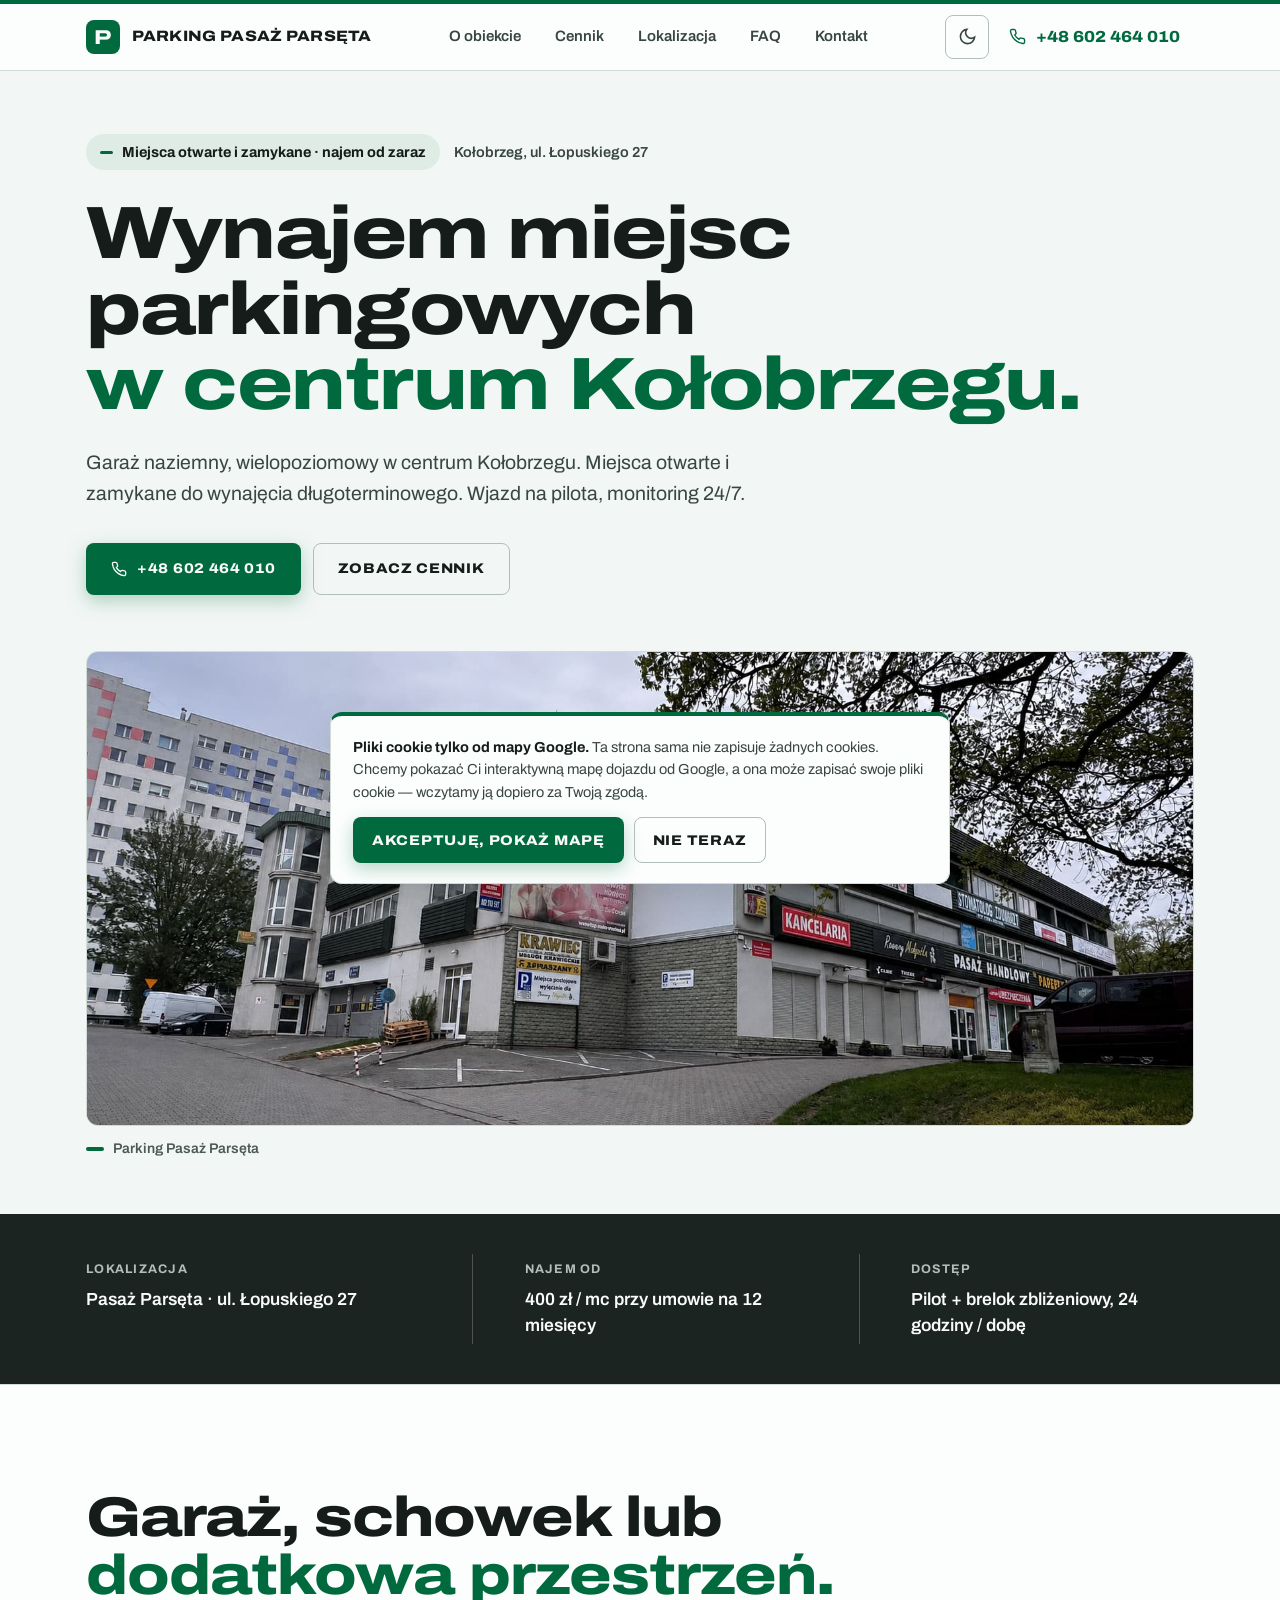
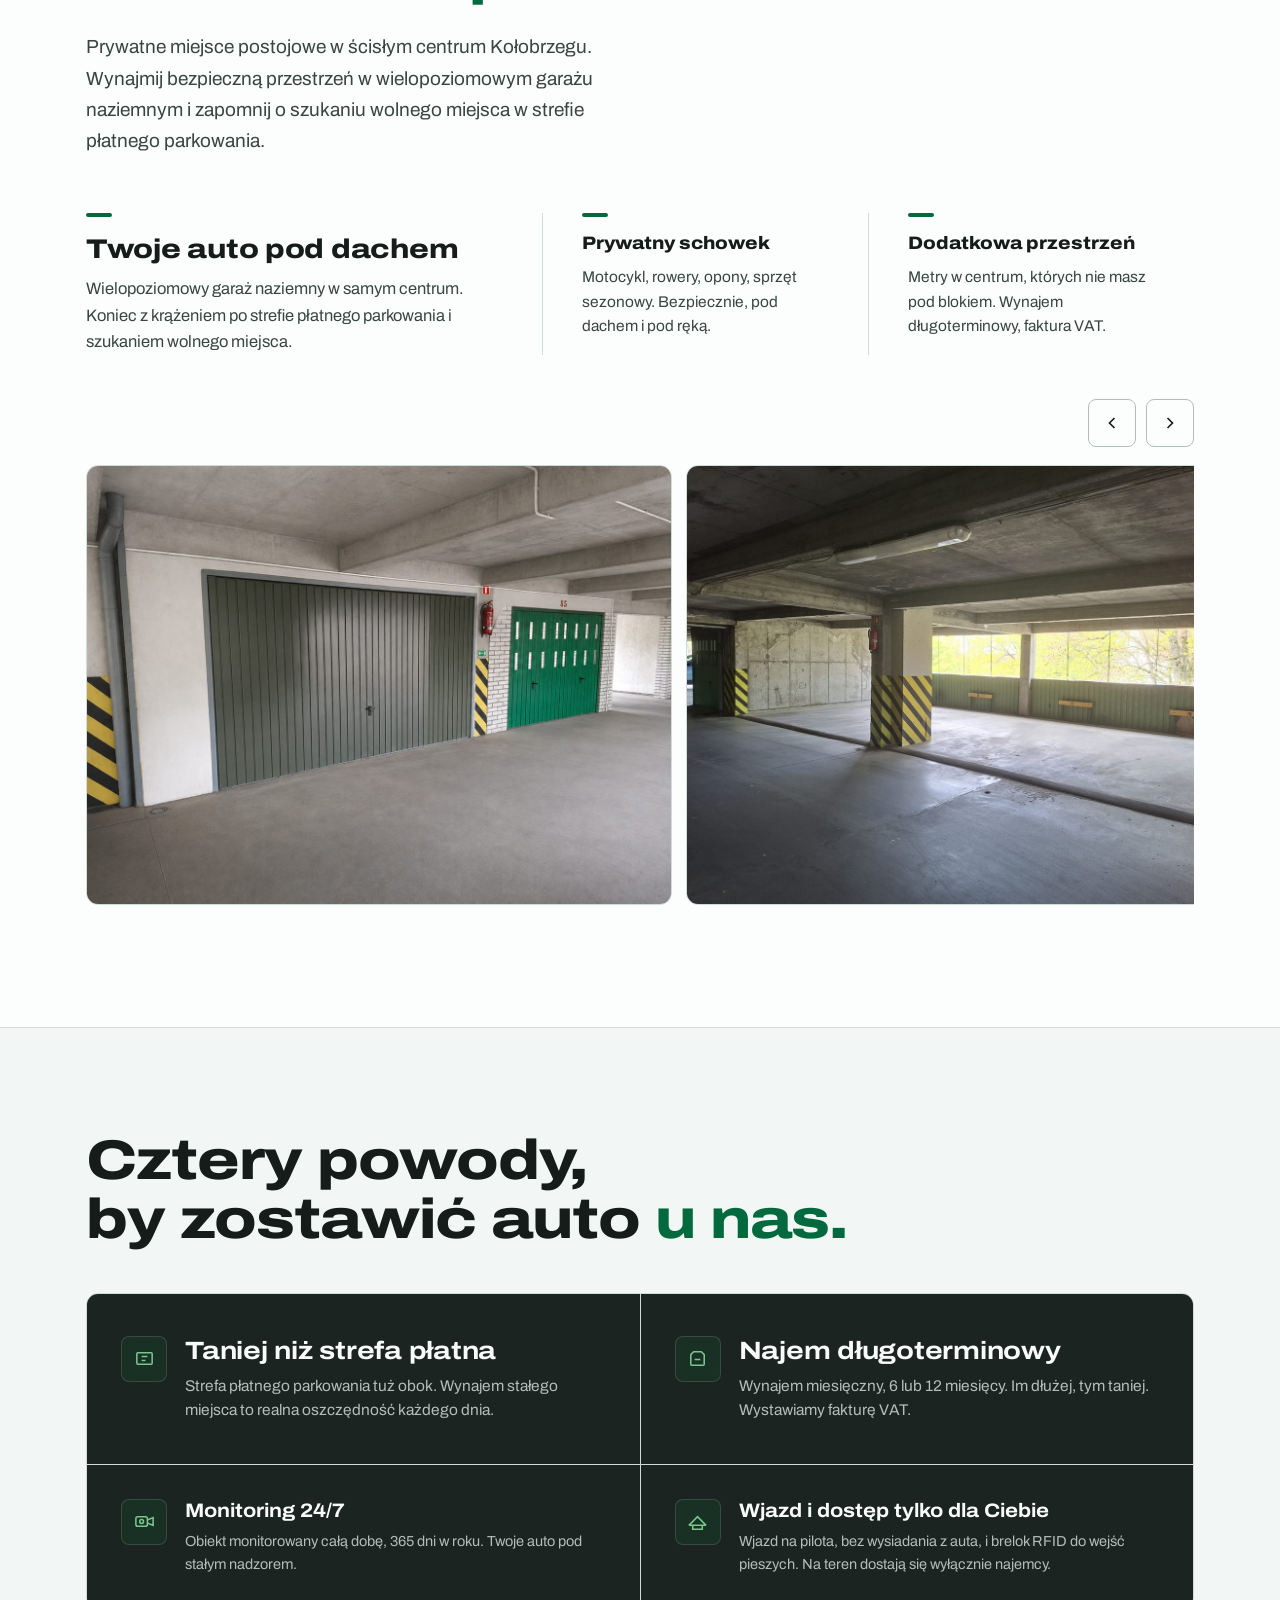
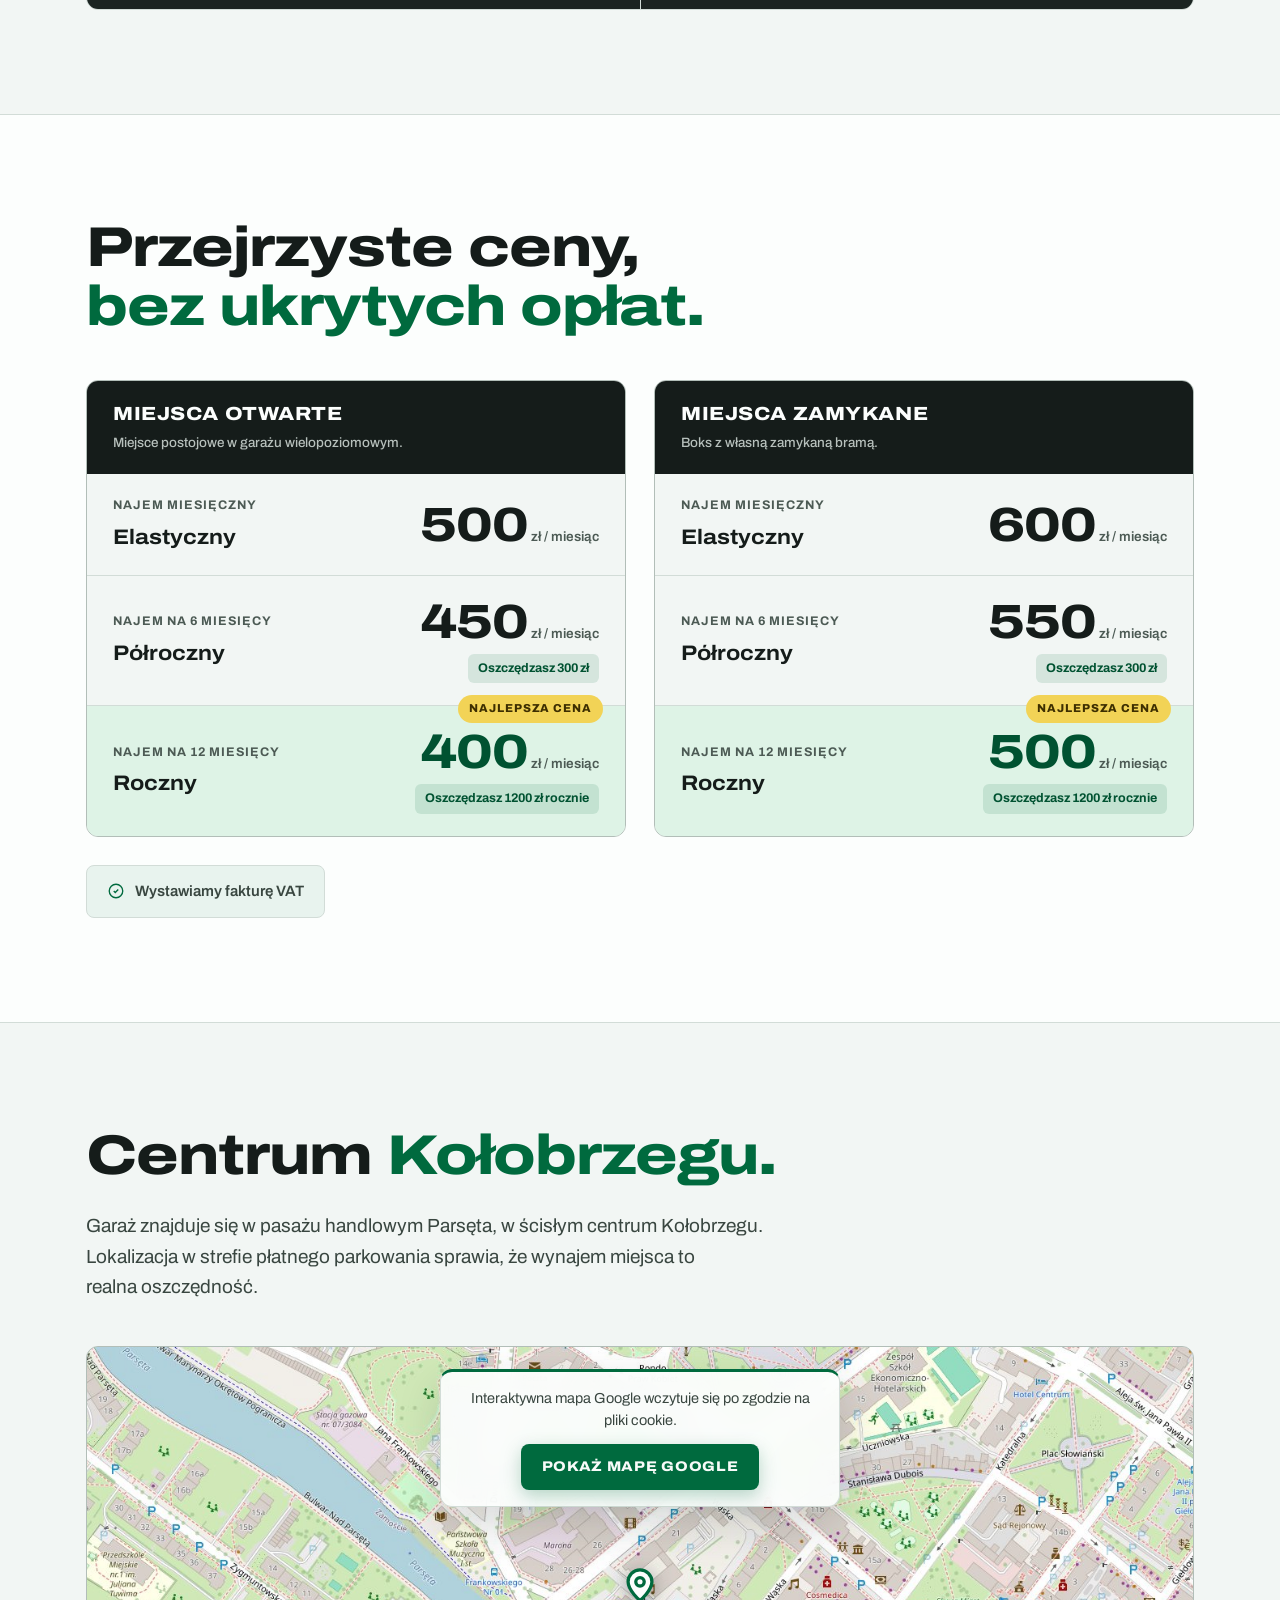
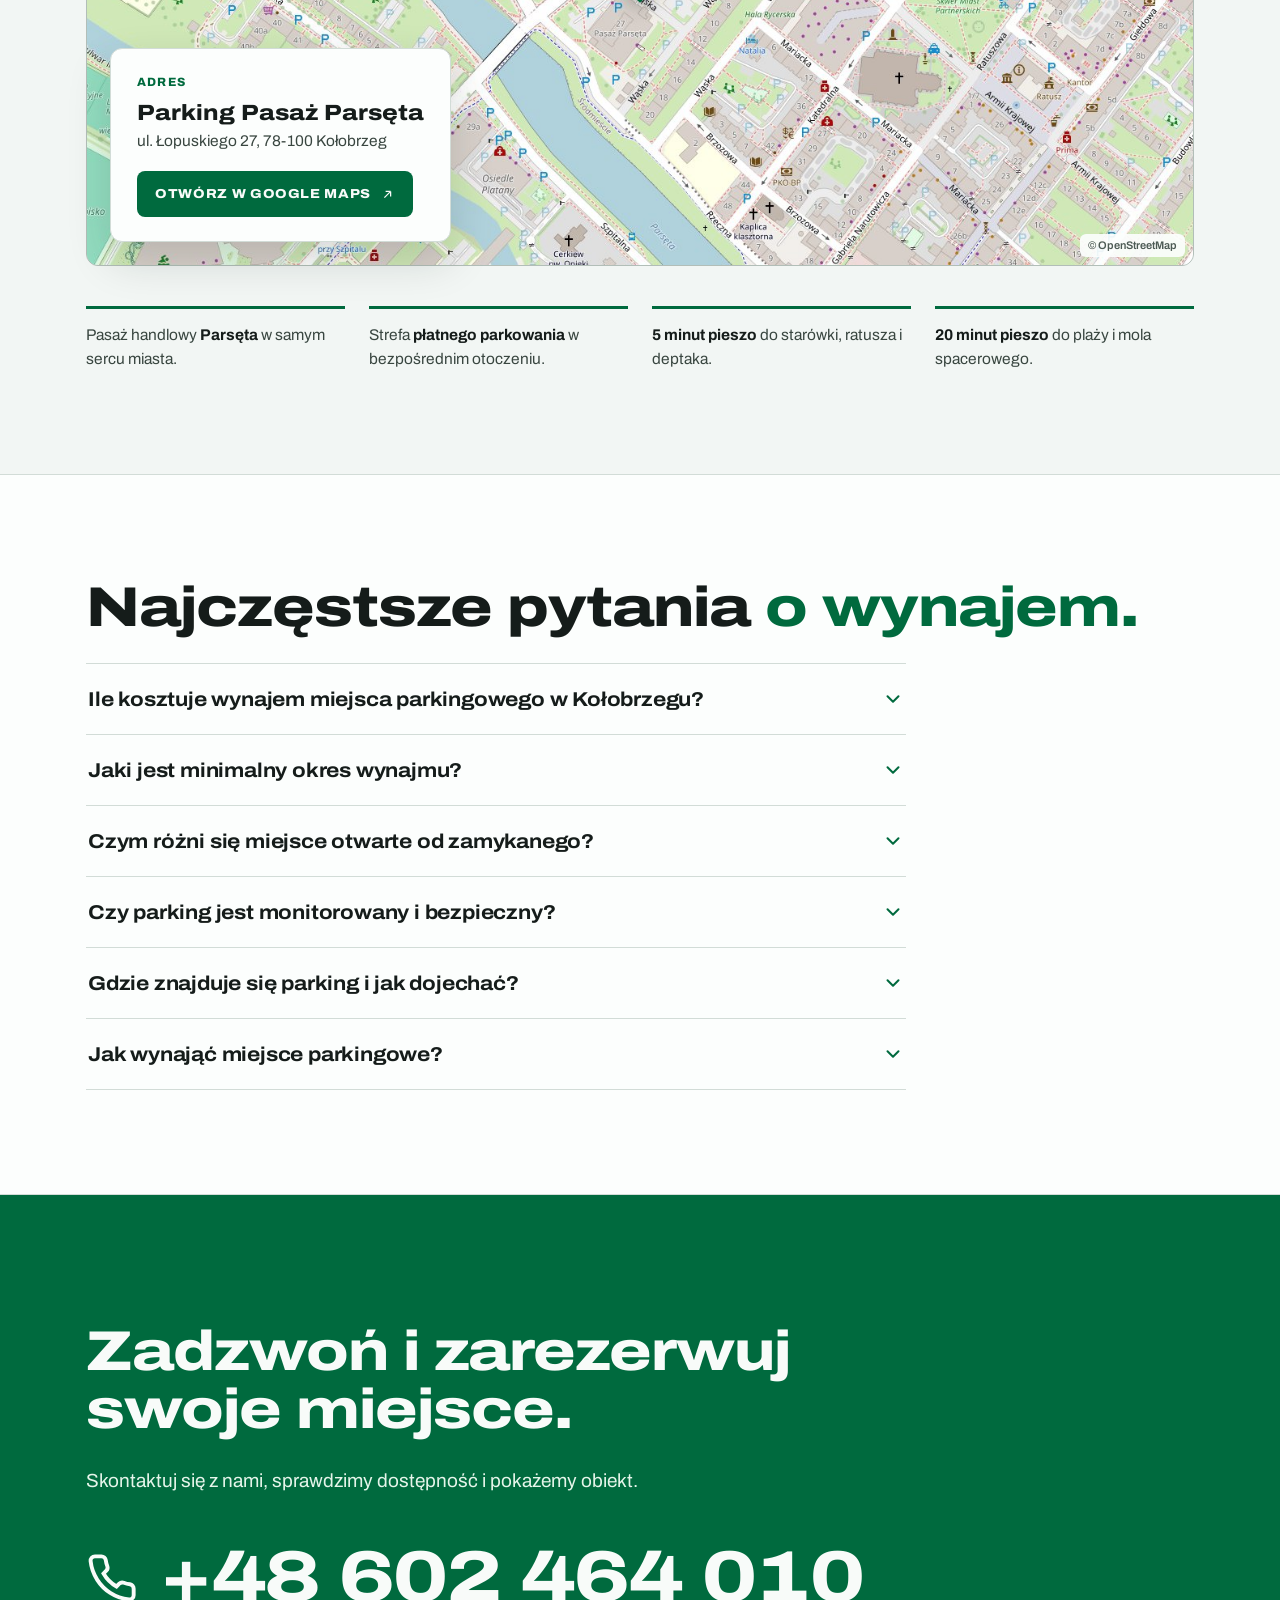
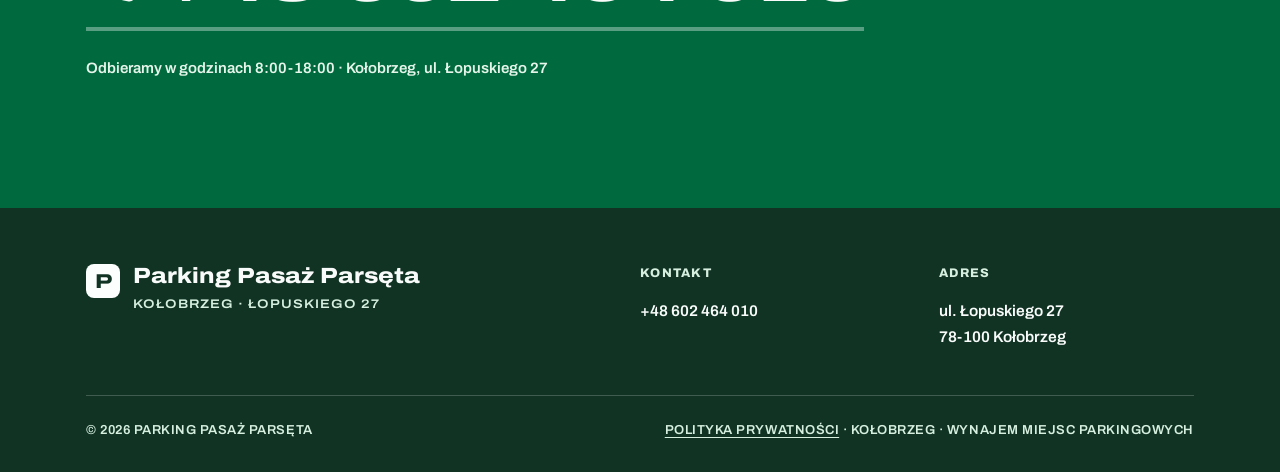
==== commit 328a25c5: "Update index.html" ====
--- a/index.html
+++ b/index.html
@@ -81,6 +81,64 @@
 }
 </script>
 
+<!-- ============ FAQ (dane strukturalne) ============ -->
+<script type="application/ld+json">
+{
+  "@context": "https://schema.org",
+  "@type": "FAQPage",
+  "mainEntity": [
+    {
+      "@type": "Question",
+      "name": "Ile kosztuje wynajem miejsca parkingowego w Kołobrzegu?",
+      "acceptedAnswer": {
+        "@type": "Answer",
+        "text": "Miejsce otwarte to 500 zł/mc przy umowie miesięcznej, 450 zł/mc przy 6 miesiącach i 400 zł/mc przy umowie rocznej. Miejsce zamykane — odpowiednio 600, 550 i 500 zł/mc. Im dłuższy okres, tym niższa stawka, a cena jest stała i bez ukrytych opłat."
+      }
+    },
+    {
+      "@type": "Question",
+      "name": "Jaki jest minimalny okres wynajmu?",
+      "acceptedAnswer": {
+        "@type": "Answer",
+        "text": "Umowy zawieramy już od jednego miesiąca. Dostępny jest najem miesięczny, półroczny i roczny — przy dłuższym okresie miesięczna stawka jest niższa."
+      }
+    },
+    {
+      "@type": "Question",
+      "name": "Czym różni się miejsce otwarte od zamykanego?",
+      "acceptedAnswer": {
+        "@type": "Answer",
+        "text": "Miejsce otwarte to wyznaczone stanowisko w hali garażowej — auto stoi pod dachem, osłonięte przed deszczem, śniegiem i słońcem. Miejsce zamykane to prywatny, zamykany boks, który daje dodatkową ochronę i może służyć również jako schowek."
+      }
+    },
+    {
+      "@type": "Question",
+      "name": "Czy parking jest monitorowany i bezpieczny?",
+      "acceptedAnswer": {
+        "@type": "Answer",
+        "text": "Tak. Obiekt jest objęty monitoringiem 24/7, a wjazd odbywa się przez automatyczną bramę na pilota, z dostępem na kartę RFID. Na teren dostają się wyłącznie osoby wynajmujące miejsce."
+      }
+    },
+    {
+      "@type": "Question",
+      "name": "Gdzie znajduje się parking i jak dojechać?",
+      "acceptedAnswer": {
+        "@type": "Answer",
+        "text": "Parking Pasaż Parsęta mieści się przy ul. ppor. Edmunda Łopuskiego 27, w ścisłym centrum Kołobrzegu — 5 minut pieszo od starówki. Dokładną lokalizację i trasę dojazdu pokazuje mapa w sekcji Lokalizacja."
+      }
+    },
+    {
+      "@type": "Question",
+      "name": "Jak wynająć miejsce parkingowe?",
+      "acceptedAnswer": {
+        "@type": "Answer",
+        "text": "Zadzwoń pod +48 602 464 010 (8:00–18:00). Sprawdzimy dostępność, umówimy oglądanie obiektu i podpiszemy umowę. Firmom wystawiamy fakturę."
+      }
+    }
+  ]
+}
+</script>
+
 <!-- Czcionka Archivo hostowana lokalnie (bez zapytań do Google -szybszy render, czystsze RODO) -->
 <link rel="preload" as="font" type="font/woff2" href="fonts/archivo-latin.woff2" crossorigin>
 <link rel="preload" as="font" type="font/woff2" href="fonts/archivo-latin-ext.woff2" crossorigin>
@@ -307,12 +365,13 @@
   .hero h1 em { font-style: normal; color: var(--brand); }
   .hero-lead { font-size: clamp(17px, 2vw, 19.5px); line-height: 1.6; color: var(--ink-2); max-width: 34em; margin-bottom: 34px; }
   .hero-actions { display: flex; gap: 12px; flex-wrap: wrap; }
-  /* Przyciski hero pokazujemy tam, gdzie realnie konwertują (dotyk / mobile).
-     Na szerokim ekranie z myszą tap-to-call nie działa, a numer i „Cennik" są już
-     w górnej listwie -więc chowamy je tylko na desktopie ze wskaźnikiem „fine". */
+  .hero-actions .cta-num { display: none; }
+  /* Na desktopie z myszą tap-to-call jest słabszy niż na telefonie. Zamiast chować
+     całe CTA (i zostawiać hero bez przycisku), pokazujemy w przycisku sam numer
+     -czytelny od razu, a link tel: nadal działa. „Zobacz cennik" zostaje. */
   @media (min-width: 861px) and (pointer: fine) {
-    .hero-actions { display: none; }
-    .hero-lead { margin-bottom: 0; }
+    .hero-actions .cta-call { display: none; }
+    .hero-actions .cta-num  { display: inline; }
   }
 
   .btn {
@@ -393,6 +452,33 @@
   }
   .section-title em { font-style: normal; color: var(--brand); }
   .section-lead { font-size: clamp(16.5px, 1.8vw, 19px); line-height: 1.6; color: var(--ink-2); max-width: 38em; }
+
+  /* ============ FAQ ============ */
+  .faq { background: var(--surface); border-top: 1px solid var(--line); border-bottom: 1px solid var(--line); }
+  .faq-list { max-width: 820px; border-top: 1px solid var(--line); }
+  .faq-item { border-bottom: 1px solid var(--line); }
+  .faq-item summary {
+    list-style: none; cursor: pointer;
+    display: flex; align-items: center; justify-content: space-between; gap: 18px;
+    padding: 22px 2px; min-height: 44px;
+    font-size: clamp(17px, 2vw, 20px); font-weight: 700; font-stretch: 112%;
+    line-height: 1.3; letter-spacing: -0.01em; color: var(--ink);
+    transition: color .15s ease;
+  }
+  .faq-item summary::-webkit-details-marker { display: none; }
+  .faq-item summary:focus-visible { outline: 3px solid var(--brand); outline-offset: 3px; border-radius: var(--r-xs); }
+  @media (hover: hover) { .faq-item summary:hover { color: var(--brand); } }
+  .faq-item summary:active { transform: scale(0.995); }
+  .faq-chevron {
+    width: 22px; height: 22px; flex-shrink: 0;
+    stroke: var(--brand); fill: none; stroke-width: 2.2; stroke-linecap: round; stroke-linejoin: round;
+    transition: transform .2s cubic-bezier(.22, 1, .36, 1);
+  }
+  .faq-item[open] .faq-chevron { transform: rotate(180deg); }
+  .faq-answer { padding: 0 2px 24px; }
+  .faq-answer p { max-width: 68ch; font-size: 16.5px; line-height: 1.65; color: var(--ink-2); }
+  .faq-answer p a { color: var(--brand-deep); font-weight: 600; }
+  @media (prefers-reduced-motion: reduce) { .faq-chevron { transition: none; } }
 
   /* ============ O OBIEKCIE ============ */
   .about { background: var(--surface); border-top: 1px solid var(--line); border-bottom: 1px solid var(--line); }
@@ -918,6 +1004,7 @@
       <a href="#o-obiekcie">O obiekcie</a>
       <a href="#cennik">Cennik</a>
       <a href="#lokalizacja">Lokalizacja</a>
+      <a href="#faq">FAQ</a>
       <a href="#kontakt">Kontakt</a>
     </nav>
     <div class="topbar-actions">
@@ -935,6 +1022,7 @@
     <a href="#o-obiekcie">O obiekcie</a>
     <a href="#cennik">Cennik</a>
     <a href="#lokalizacja">Lokalizacja</a>
+    <a href="#faq">FAQ</a>
     <a href="#kontakt">Kontakt</a>
   </nav>
 </header>
@@ -952,7 +1040,7 @@
         <span class="live">Miejsca otwarte i zamykane · najem od zaraz</span>
         <span>Kołobrzeg, ul. Łopuskiego 27</span>
       </div>
-      <h1>Parking w&nbsp;Kołobrzegu, <em>w&nbsp;centrum miasta.</em></h1>
+      <h1>Wynajem miejsc parkingowych <em>w&nbsp;centrum Kołobrzegu.</em></h1>
       <p class="hero-lead">
         Garaż naziemny, wielopoziomowy w centrum Kołobrzegu.
         Miejsca otwarte i zamykane do wynajęcia długoterminowego.
@@ -961,7 +1049,7 @@
       <div class="hero-actions">
         <a href="tel:+48602464010" class="btn btn-primary">
           <svg viewBox="0 0 24 24" aria-hidden="true"><path d="M22 16.92v3a2 2 0 01-2.18 2 19.79 19.79 0 01-8.63-3.07 19.5 19.5 0 01-6-6 19.79 19.79 0 01-3.07-8.67A2 2 0 014.11 2h3a2 2 0 012 1.72c.13.96.37 1.9.72 2.81a2 2 0 01-.45 2.11L8.09 9.91a16 16 0 006 6l1.27-1.27a2 2 0 012.11-.45c.91.35 1.85.59 2.81.72A2 2 0 0122 16.92z"></path></svg>
-          Zadzwoń teraz
+          <span class="cta-call">Zadzwoń teraz</span><span class="cta-num">+48&nbsp;602&nbsp;464&nbsp;010</span>
         </a>
         <a href="#cennik" class="btn btn-secondary">Zobacz cennik</a>
       </div>
@@ -987,7 +1075,7 @@
     </div>
     <div>
       <div class="fact-label">Najem od</div>
-      <div class="fact-value">400 zł / mc przy umowie 12-mc</div>
+      <div class="fact-value">400 zł / mc przy umowie na 12 miesięcy</div>
     </div>
     <div>
       <div class="fact-label">Dostęp</div>
@@ -1057,44 +1145,32 @@
      ================================================================ -->
 <section aria-labelledby="atuty-title">
   <div class="container">
-    <h2 class="section-title reveal" id="atuty-title">Sześć powodów, <br>by zostawić auto <em>u nas.</em></h2>
+    <h2 class="section-title reveal" id="atuty-title">Cztery powody, <br>by zostawić auto <em>u nas.</em></h2>
 
     <div class="features-board on-dark reveal">
-
-      <div class="feature feature--primary">
-        <div class="feature-icon" aria-hidden="true"><svg viewBox="0 0 24 24"><path d="M12 21s-6.5-5.4-6.5-10.2a6.5 6.5 0 0113 0C18.5 15.6 12 21 12 21z"></path><circle cx="12" cy="10.8" r="2.3"></circle></svg></div>
-        <h3>Centrum Kołobrzegu</h3>
-        <p>Pasaż Parsęta, ul. Łopuskiego 27, w samym sercu miasta, kilka minut pieszo od starówki i plaży.</p>
-      </div>
 
       <div class="feature feature--primary">
         <div class="feature-icon" aria-hidden="true"><svg viewBox="0 0 24 24"><rect x="4" y="6" width="16" height="12" rx="1"></rect><path d="M9 10h6M9 14h4"></path></svg></div>
         <h3>Taniej niż strefa płatna</h3>
-        <p>Strefa płatnego parkowania w okolicy. Wynajem miejsca to realna oszczędność każdego dnia.</p>
+        <p>Strefa płatnego parkowania tuż obok. Wynajem stałego miejsca to realna oszczędność każdego dnia.</p>
       </div>
 
-      <div class="feature">
+      <div class="feature feature--primary">
         <div class="feature-icon" aria-hidden="true"><svg viewBox="0 0 24 24"><path d="M5 8l3-3h8l3 3v10a1 1 0 01-1 1H6a1 1 0 01-1-1V8z"></path><path d="M9 13h6"></path></svg></div>
         <h3>Najem długoterminowy</h3>
-        <p>Wynajem miesięczny, 6 lub 12 miesięcy. Wystawiamy fakturę VAT. Przejrzyste warunki.</p>
+        <p>Wynajem miesięczny, 6 lub 12 miesięcy. Im dłużej, tym taniej. Wystawiamy fakturę VAT.</p>
       </div>
 
       <div class="feature">
         <div class="feature-icon" aria-hidden="true"><svg viewBox="0 0 24 24"><rect x="3" y="7" width="12" height="10" rx="2"></rect><path d="M15 10.5l6-2.5v8l-6-2.5"></path><circle cx="9" cy="12" r="2"></circle></svg></div>
         <h3>Monitoring 24/7</h3>
-        <p>Obiekt monitorowany całą dobę. Bezpieczeństwo Twojego pojazdu przez 365 dni w roku.</p>
+        <p>Obiekt monitorowany całą dobę, 365 dni w roku. Twoje auto pod stałym nadzorem.</p>
       </div>
 
       <div class="feature">
         <div class="feature-icon" aria-hidden="true"><svg viewBox="0 0 24 24"><path d="M3 16l9-9 9 9M3 16h18M7 16v4h10v-4"></path></svg></div>
-        <h3>Brama automatyczna</h3>
-        <p>Wjazd na pilota, sprawnie i bez wysiadania z auta, niezależnie od pogody.</p>
-      </div>
-
-      <div class="feature">
-        <div class="feature-icon" aria-hidden="true"><svg viewBox="0 0 24 24"><circle cx="12" cy="12" r="5"></circle><circle cx="12" cy="12" r="9" stroke-dasharray="2 3"></circle></svg></div>
-        <h3>Dostęp RFID</h3>
-        <p>Brelok zbliżeniowy do pieszych wejść. Tylko Ty masz dostęp, tylko Ty wchodzisz.</p>
+        <h3>Wjazd i dostęp tylko dla Ciebie</h3>
+        <p>Wjazd na pilota, bez wysiadania z auta, i brelok RFID do wejść pieszych. Na teren dostają się wyłącznie najemcy.</p>
       </div>
 
     </div>
@@ -1223,6 +1299,71 @@
 </section>
 
 <!-- ================================================================
+     FAQ -najczęstsze pytania o wynajem
+     ================================================================ -->
+<section id="faq" class="faq">
+  <div class="container">
+    <h2 class="section-title reveal">Najczęstsze pytania <em>o&nbsp;wynajem.</em></h2>
+    <div class="faq-list reveal">
+      <details class="faq-item">
+        <summary>
+          <span>Ile kosztuje wynajem miejsca parkingowego w&nbsp;Kołobrzegu?</span>
+          <svg class="faq-chevron" viewBox="0 0 24 24" aria-hidden="true"><path d="M6 9l6 6 6-6"></path></svg>
+        </summary>
+        <div class="faq-answer">
+          <p>Miejsce otwarte to 500&nbsp;zł/mc przy umowie miesięcznej, 450&nbsp;zł/mc przy 6&nbsp;miesiącach i 400&nbsp;zł/mc przy umowie rocznej. Miejsce zamykane&nbsp;— odpowiednio 600, 550 i&nbsp;500&nbsp;zł/mc. Im dłuższy okres, tym niższa stawka, a&nbsp;cena jest stała i&nbsp;bez ukrytych opłat.</p>
+        </div>
+      </details>
+      <details class="faq-item">
+        <summary>
+          <span>Jaki jest minimalny okres wynajmu?</span>
+          <svg class="faq-chevron" viewBox="0 0 24 24" aria-hidden="true"><path d="M6 9l6 6 6-6"></path></svg>
+        </summary>
+        <div class="faq-answer">
+          <p>Umowy zawieramy już od jednego miesiąca. Dostępny jest najem miesięczny, półroczny i&nbsp;roczny&nbsp;— przy dłuższym okresie miesięczna stawka jest niższa.</p>
+        </div>
+      </details>
+      <details class="faq-item">
+        <summary>
+          <span>Czym różni się miejsce otwarte od zamykanego?</span>
+          <svg class="faq-chevron" viewBox="0 0 24 24" aria-hidden="true"><path d="M6 9l6 6 6-6"></path></svg>
+        </summary>
+        <div class="faq-answer">
+          <p>Miejsce otwarte to wyznaczone stanowisko w&nbsp;hali garażowej&nbsp;— auto stoi pod dachem, osłonięte przed deszczem, śniegiem i&nbsp;słońcem. Miejsce zamykane to prywatny, zamykany boks, który daje dodatkową ochronę i&nbsp;może służyć również jako schowek.</p>
+        </div>
+      </details>
+      <details class="faq-item">
+        <summary>
+          <span>Czy parking jest monitorowany i&nbsp;bezpieczny?</span>
+          <svg class="faq-chevron" viewBox="0 0 24 24" aria-hidden="true"><path d="M6 9l6 6 6-6"></path></svg>
+        </summary>
+        <div class="faq-answer">
+          <p>Tak. Obiekt jest objęty monitoringiem 24/7, a&nbsp;wjazd odbywa się przez automatyczną bramę na pilota, z&nbsp;dostępem na kartę RFID. Na teren dostają się wyłącznie osoby wynajmujące miejsce.</p>
+        </div>
+      </details>
+      <details class="faq-item">
+        <summary>
+          <span>Gdzie znajduje się parking i&nbsp;jak dojechać?</span>
+          <svg class="faq-chevron" viewBox="0 0 24 24" aria-hidden="true"><path d="M6 9l6 6 6-6"></path></svg>
+        </summary>
+        <div class="faq-answer">
+          <p>Parking Pasaż Parsęta mieści się przy ul.&nbsp;ppor.&nbsp;Edmunda Łopuskiego&nbsp;27, w&nbsp;ścisłym centrum Kołobrzegu&nbsp;— 5&nbsp;minut pieszo od starówki. Dokładną lokalizację i&nbsp;trasę dojazdu pokazuje mapa w&nbsp;sekcji <a href="#lokalizacja">Lokalizacja</a>.</p>
+        </div>
+      </details>
+      <details class="faq-item">
+        <summary>
+          <span>Jak wynająć miejsce parkingowe?</span>
+          <svg class="faq-chevron" viewBox="0 0 24 24" aria-hidden="true"><path d="M6 9l6 6 6-6"></path></svg>
+        </summary>
+        <div class="faq-answer">
+          <p>Zadzwoń pod <a href="tel:+48602464010">+48&nbsp;602&nbsp;464&nbsp;010</a> (8:00–18:00). Sprawdzimy dostępność, umówimy oglądanie obiektu i&nbsp;podpiszemy umowę. Firmom wystawiamy fakturę.</p>
+        </div>
+      </details>
+    </div>
+  </div>
+</section>
+
+<!-- ================================================================
      KONTAKT
      ================================================================ -->
 <section id="kontakt" class="contact on-dark">
@@ -1290,6 +1431,39 @@
   // Strzałki galerii (bez JS pas przewija się natywnie)
   try {
     document.documentElement.classList.add('js');
+
+    // Kotwice sekcji: płynne przewinięcie do sekcji z czystym adresem (bez #hash),
+    // ale z zachowaniem przycisku „Wstecz". Klik dokłada wpis do historii z tym samym,
+    // czystym URL-em, a „Wstecz" przywraca poprzednią pozycję przewinięcia (zamiast
+    // wyrzucać ze strony). Zachowuje offset pod listwę (scroll-margin-top) i focus.
+    // Bez JS linki działają natywnie (z #hash).
+    var obslugaHistorii = !!(window.history && history.pushState);
+    if (obslugaHistorii) {
+      window.addEventListener('popstate', function(ev) {
+        if (ev.state && typeof ev.state.kotwicaY === 'number') {
+          window.scrollTo({ top: ev.state.kotwicaY, behavior: 'auto' });
+        }
+      });
+    }
+    document.querySelectorAll('a[href^="#"]').forEach(function(link) {
+      link.addEventListener('click', function(e) {
+        var id = link.getAttribute('href').slice(1);
+        if (!id) return;                       // sam "#" -zostaw zachowanie domyślne
+        var cel = document.getElementById(id);
+        if (!cel) return;                      // brak takiej sekcji -zostaw domyślne
+        e.preventDefault();
+        // Wpis w historii z czystym URL-em: „Wstecz" wróci tam, gdzie użytkownik był.
+        if (obslugaHistorii) {
+          var czysty = location.pathname + location.search;
+          history.replaceState({ kotwicaY: window.scrollY }, '', czysty);
+          history.pushState({ kotwicaY: window.scrollY }, '', czysty);
+        }
+        cel.scrollIntoView({ behavior: ruchOgraniczony ? 'auto' : 'smooth', block: 'start' });
+        // Focus dla klawiatury i czytników ekranu, ale bez ponownego przewijania.
+        if (!cel.hasAttribute('tabindex')) cel.setAttribute('tabindex', '-1');
+        cel.focus({ preventScroll: true });
+      });
+    });
 
     // Przełącznik motywu jasny/ciemny. Bez świadomego wyboru motyw idzie za systemem.
     var przelacznik = document.querySelector('[data-theme-toggle]');
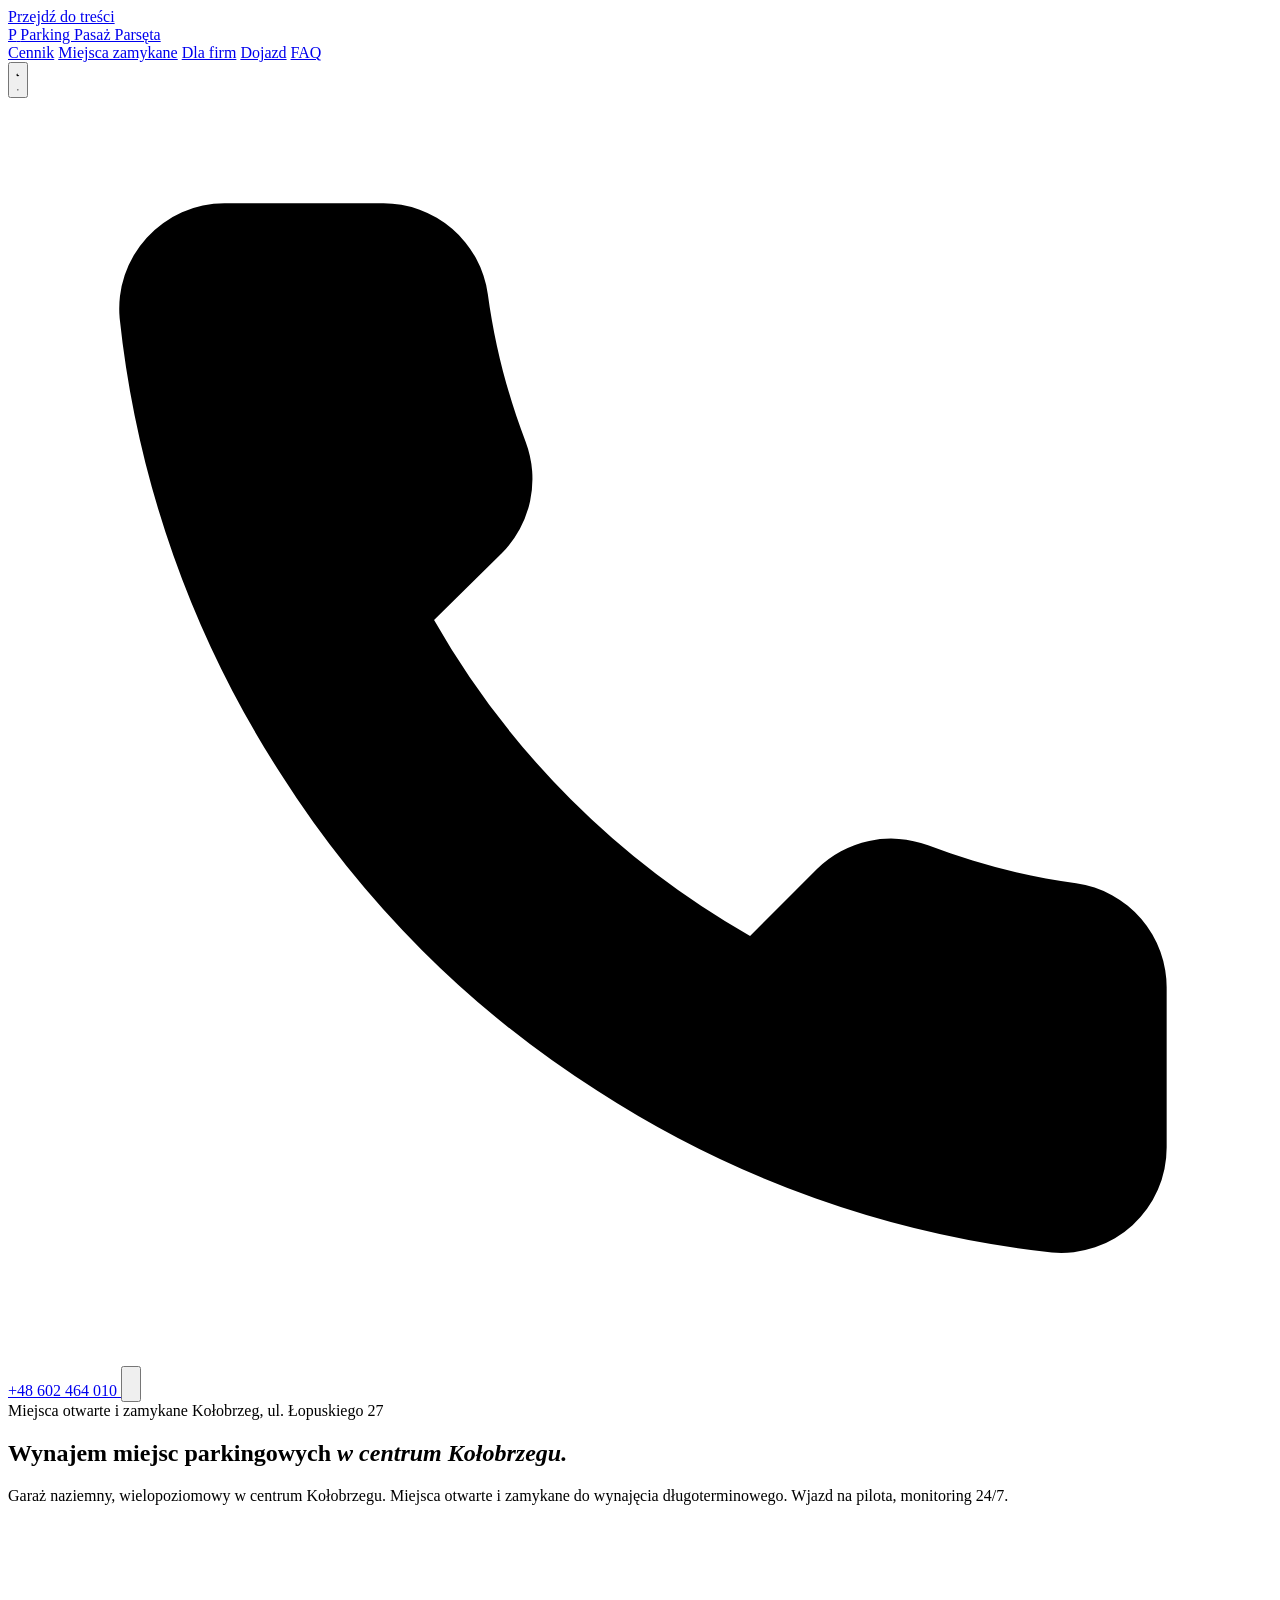
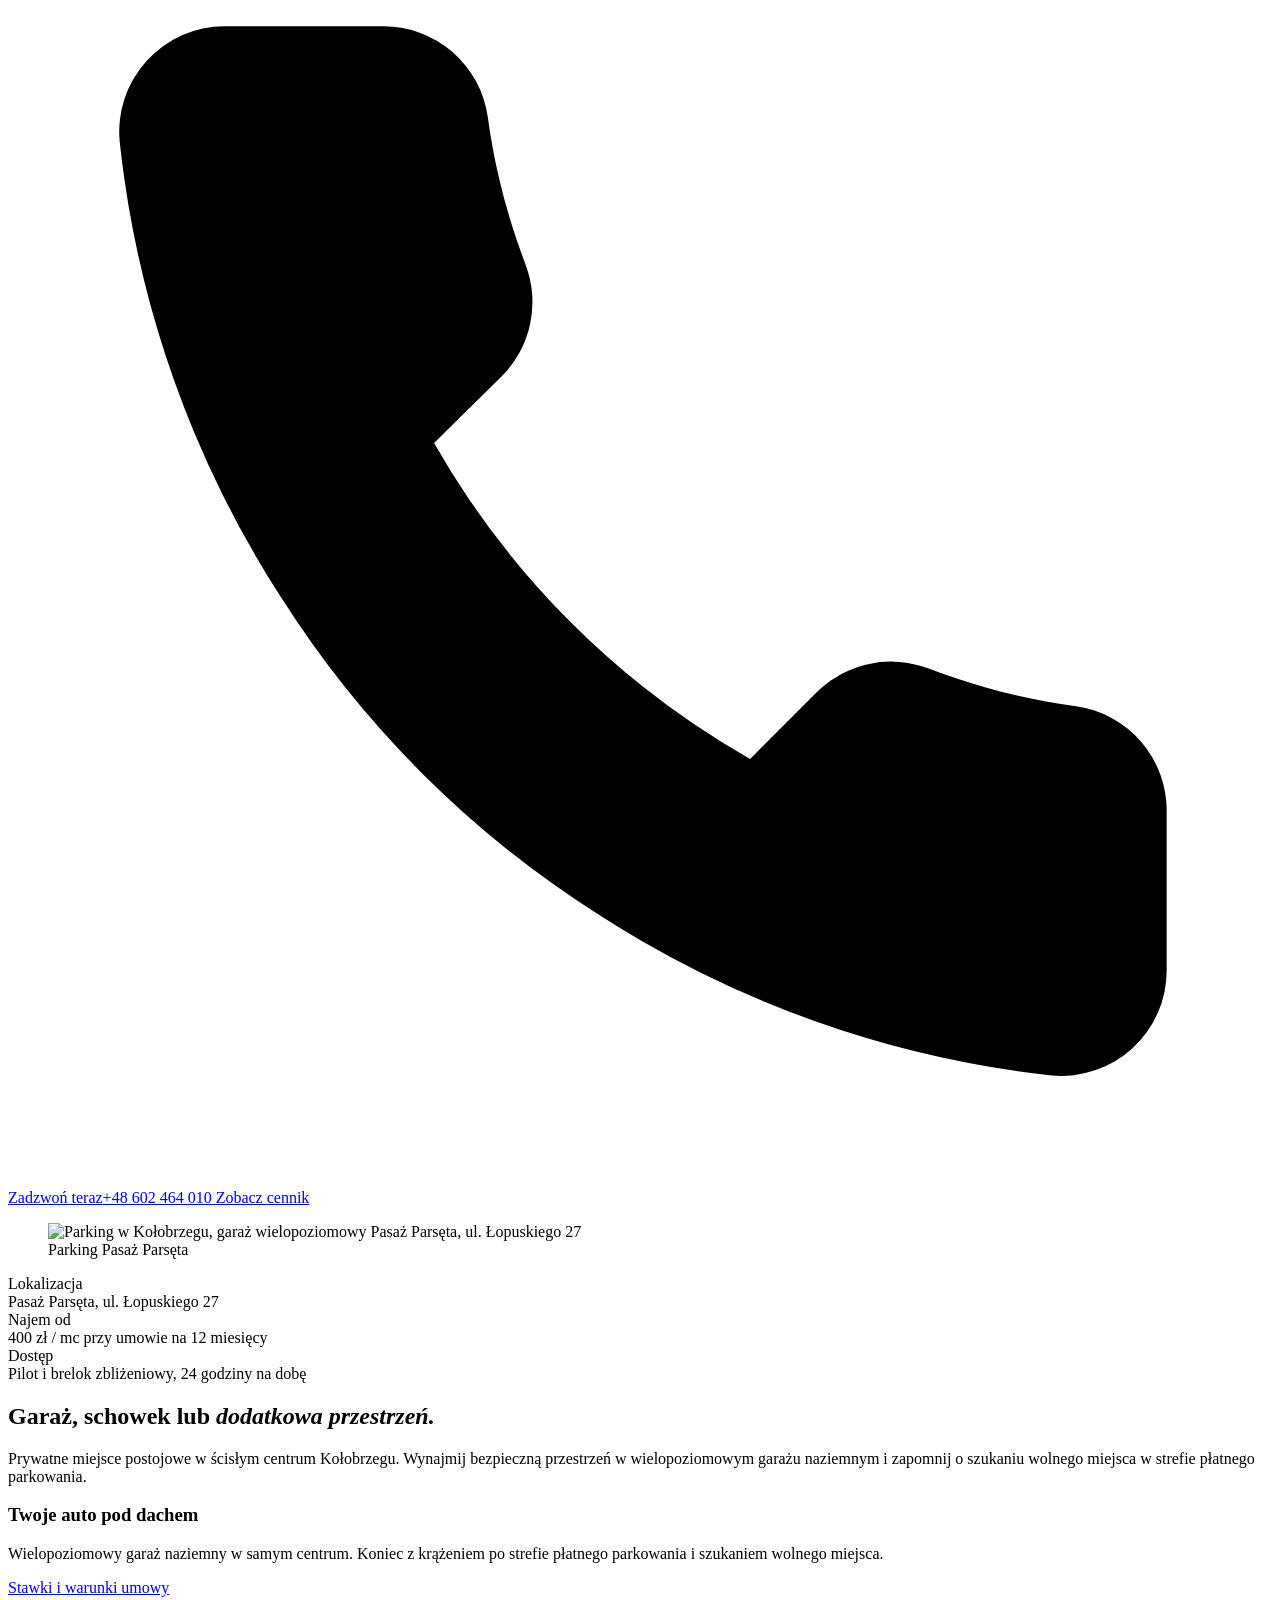
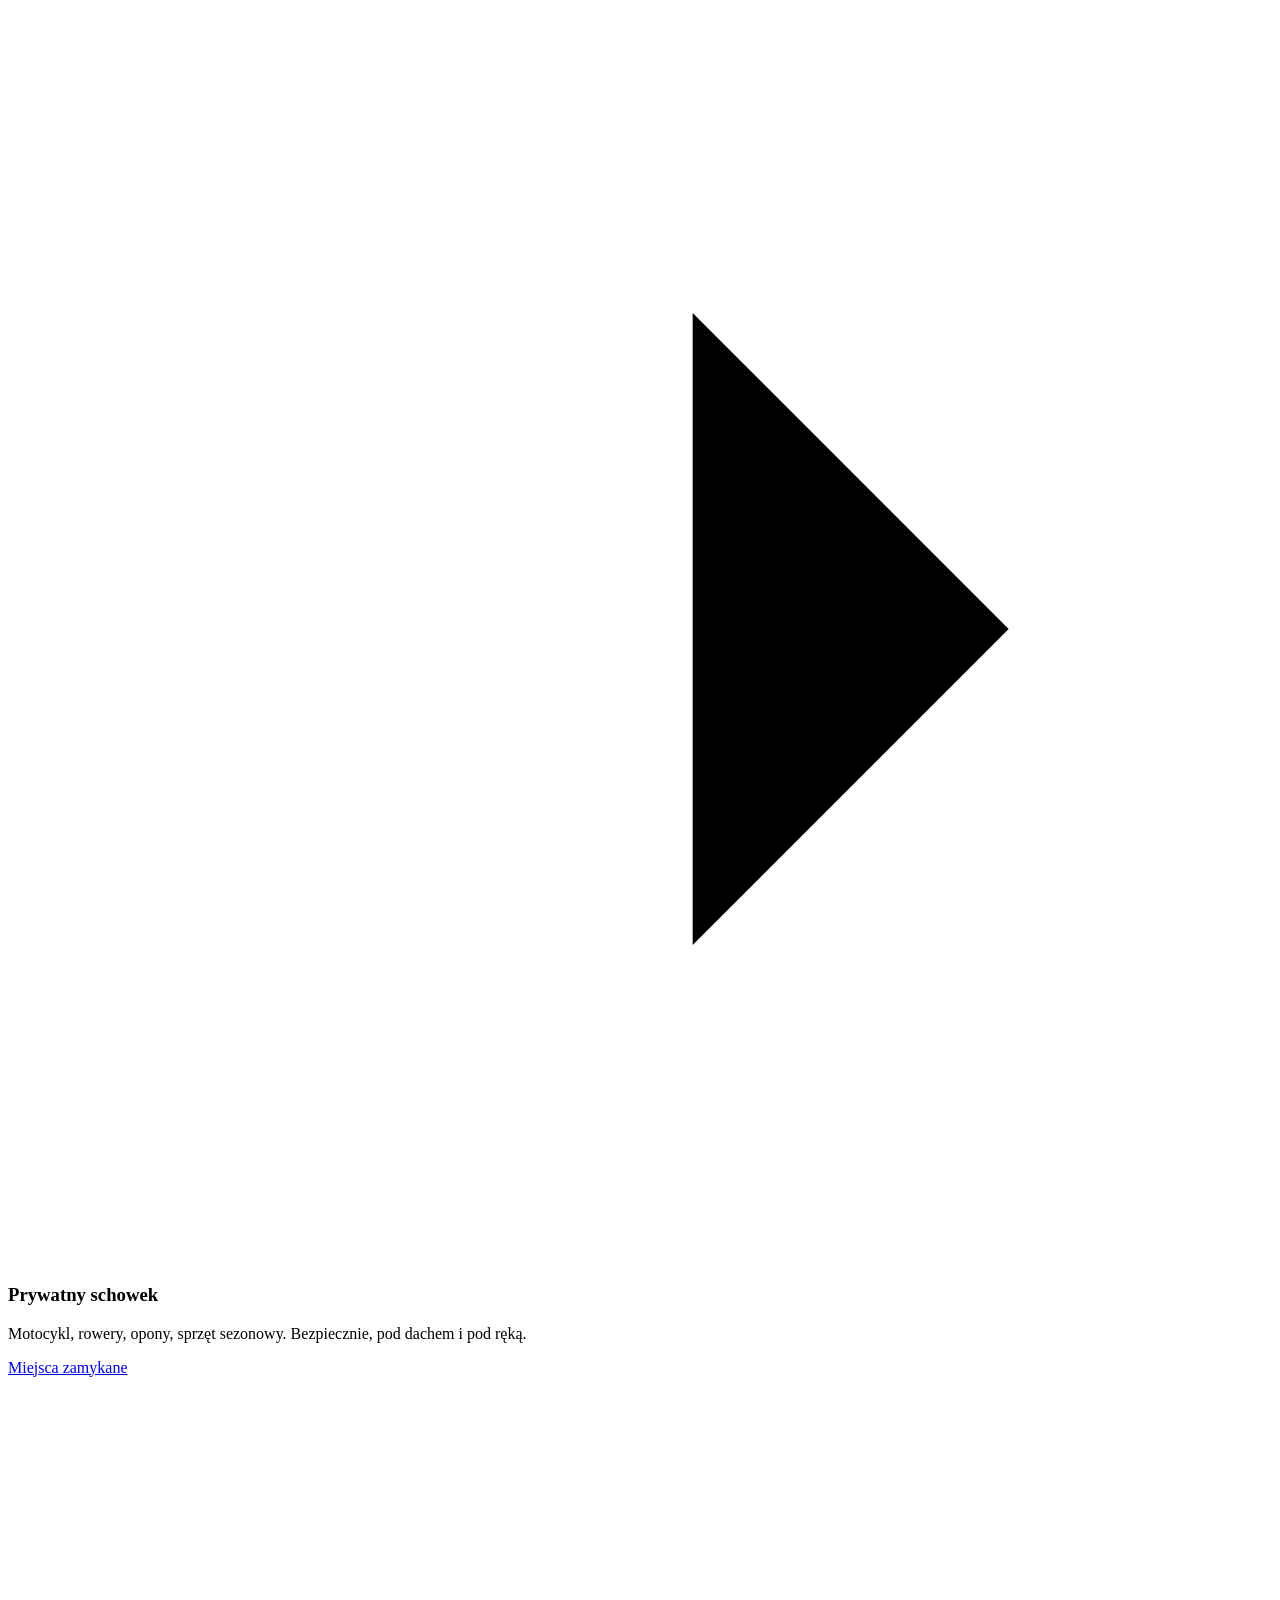
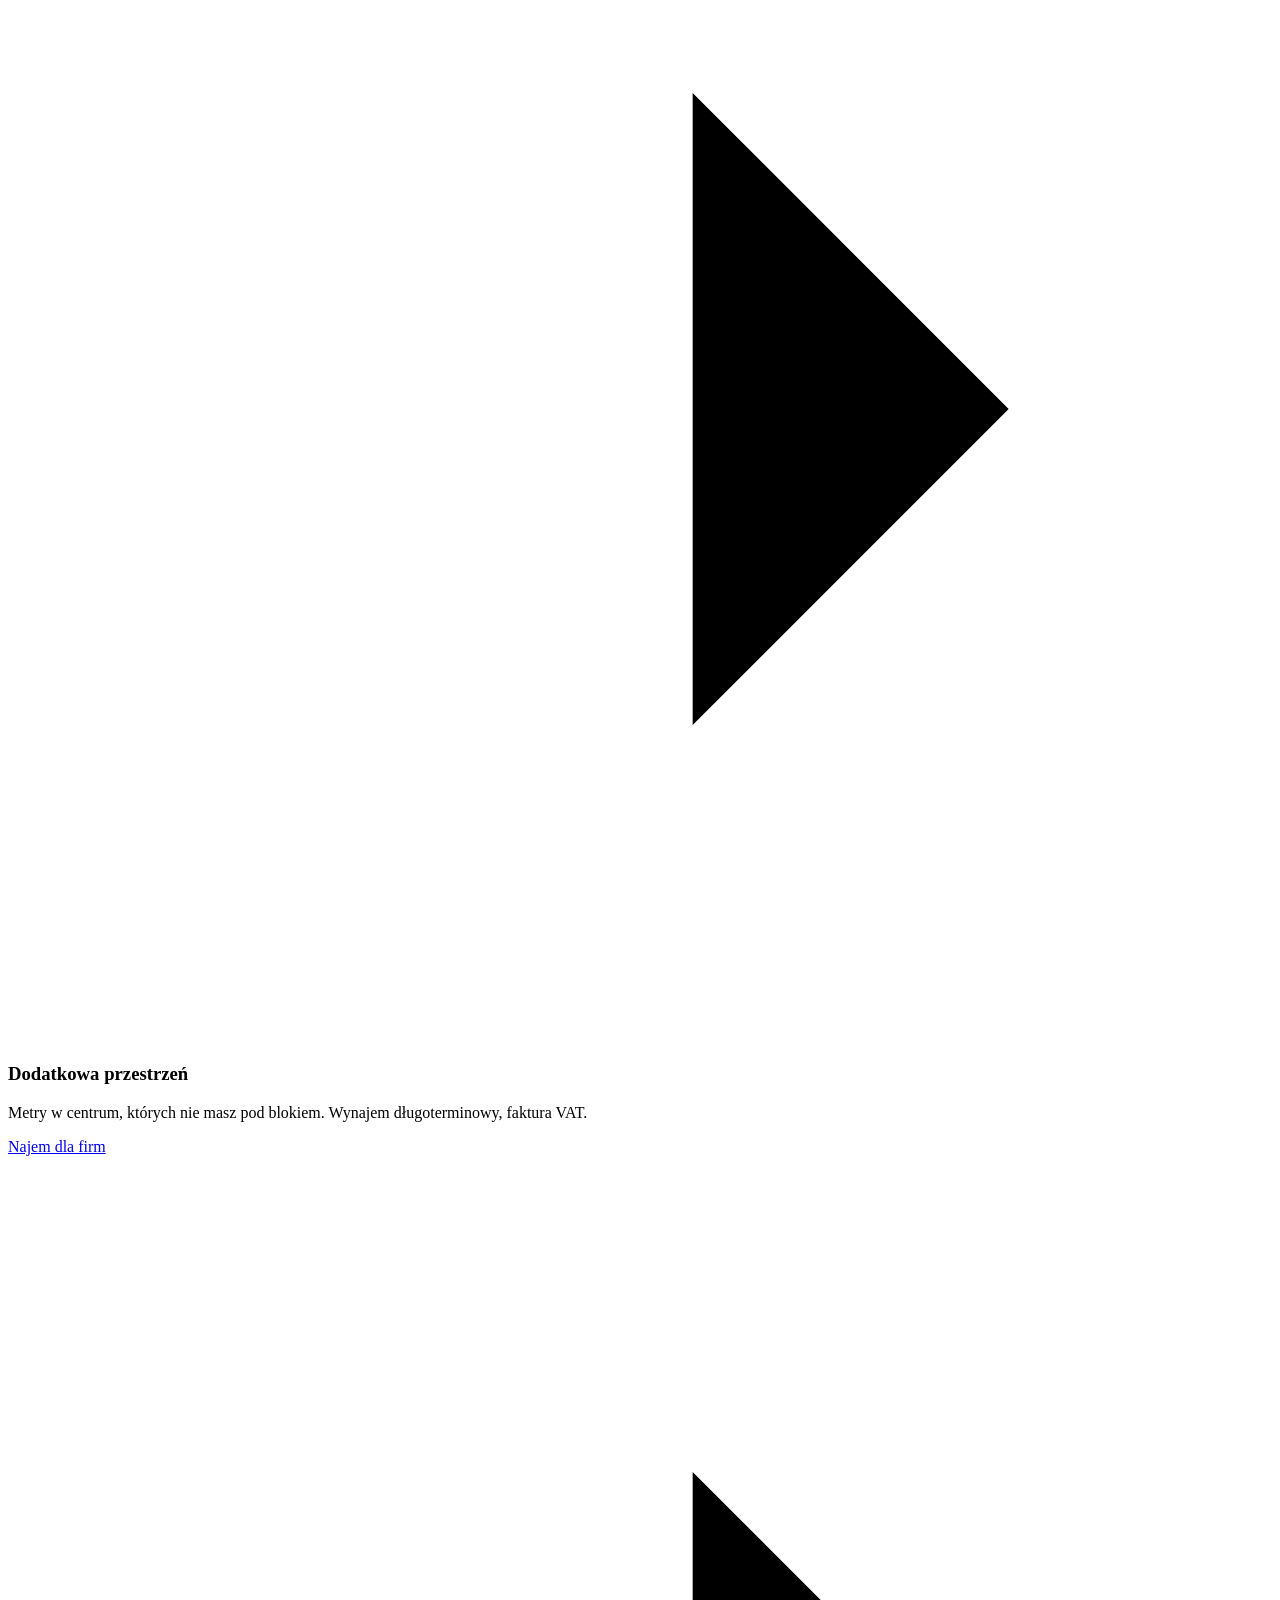
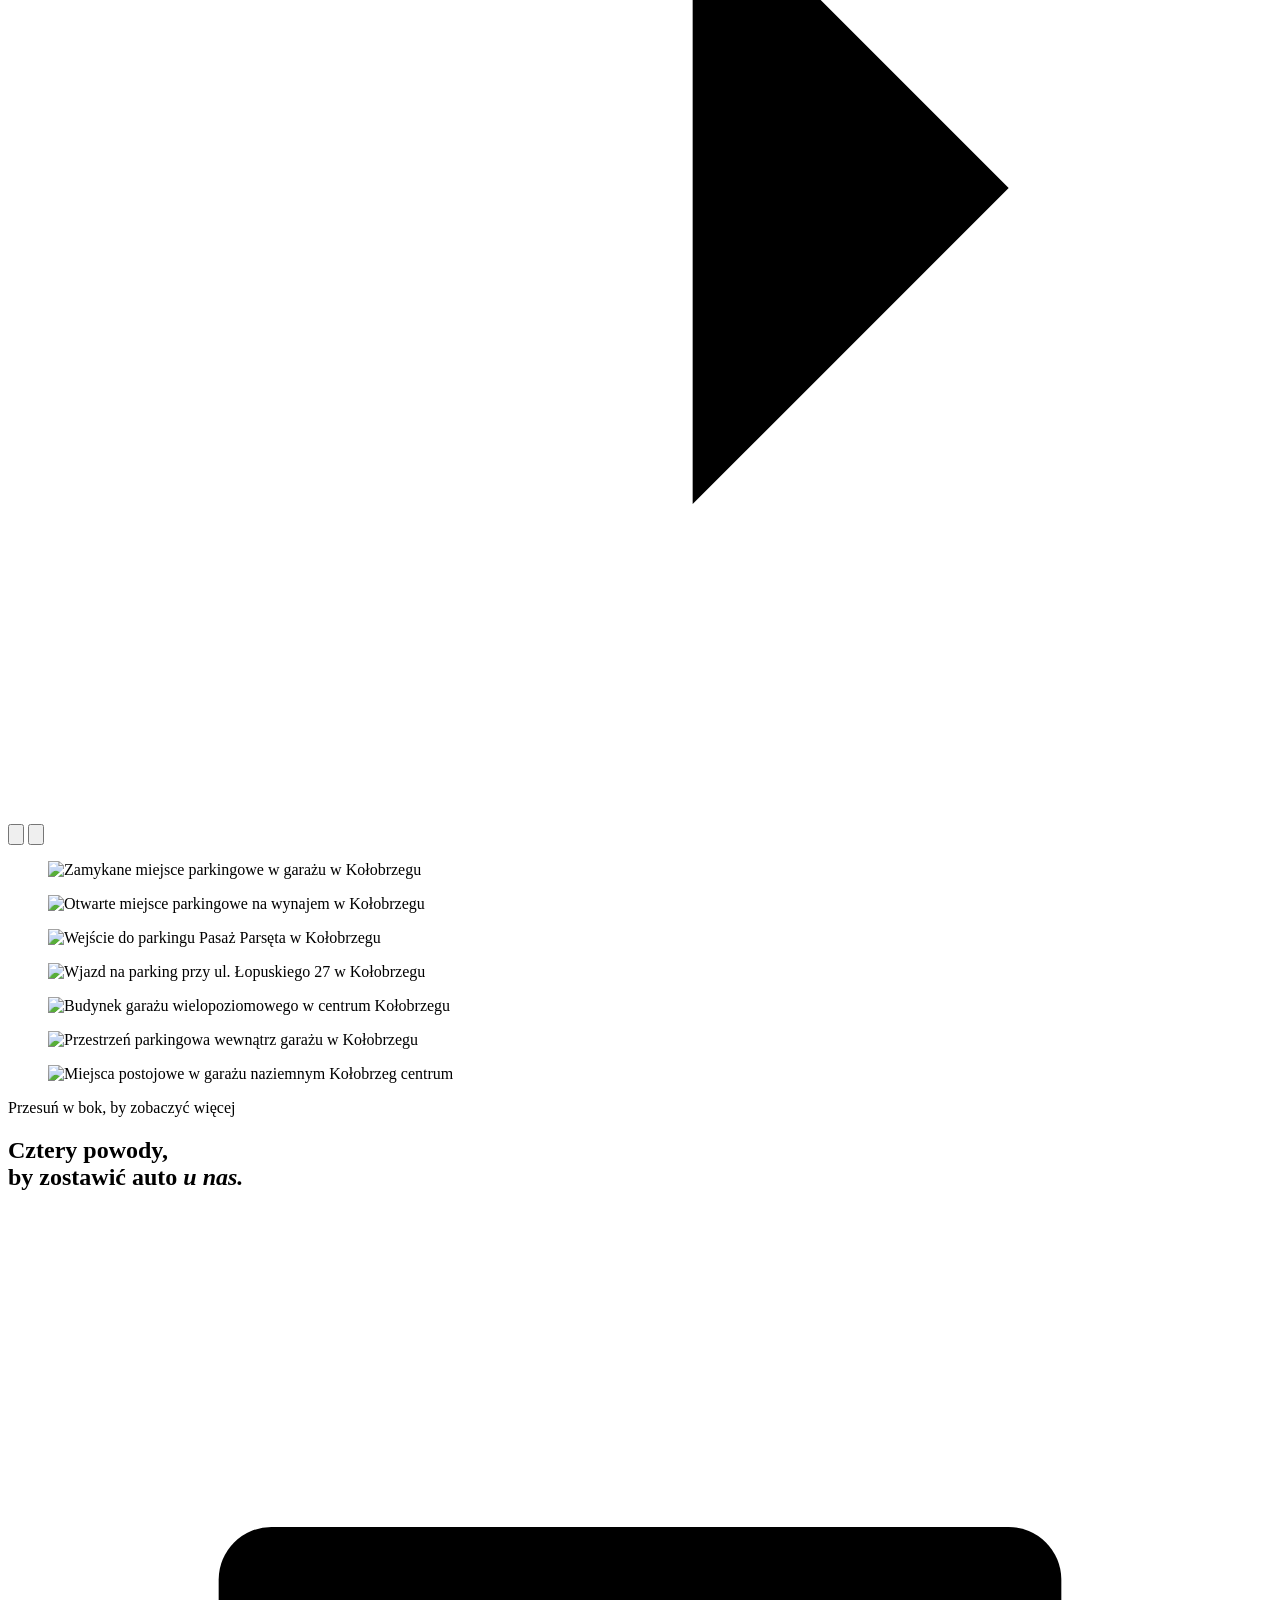
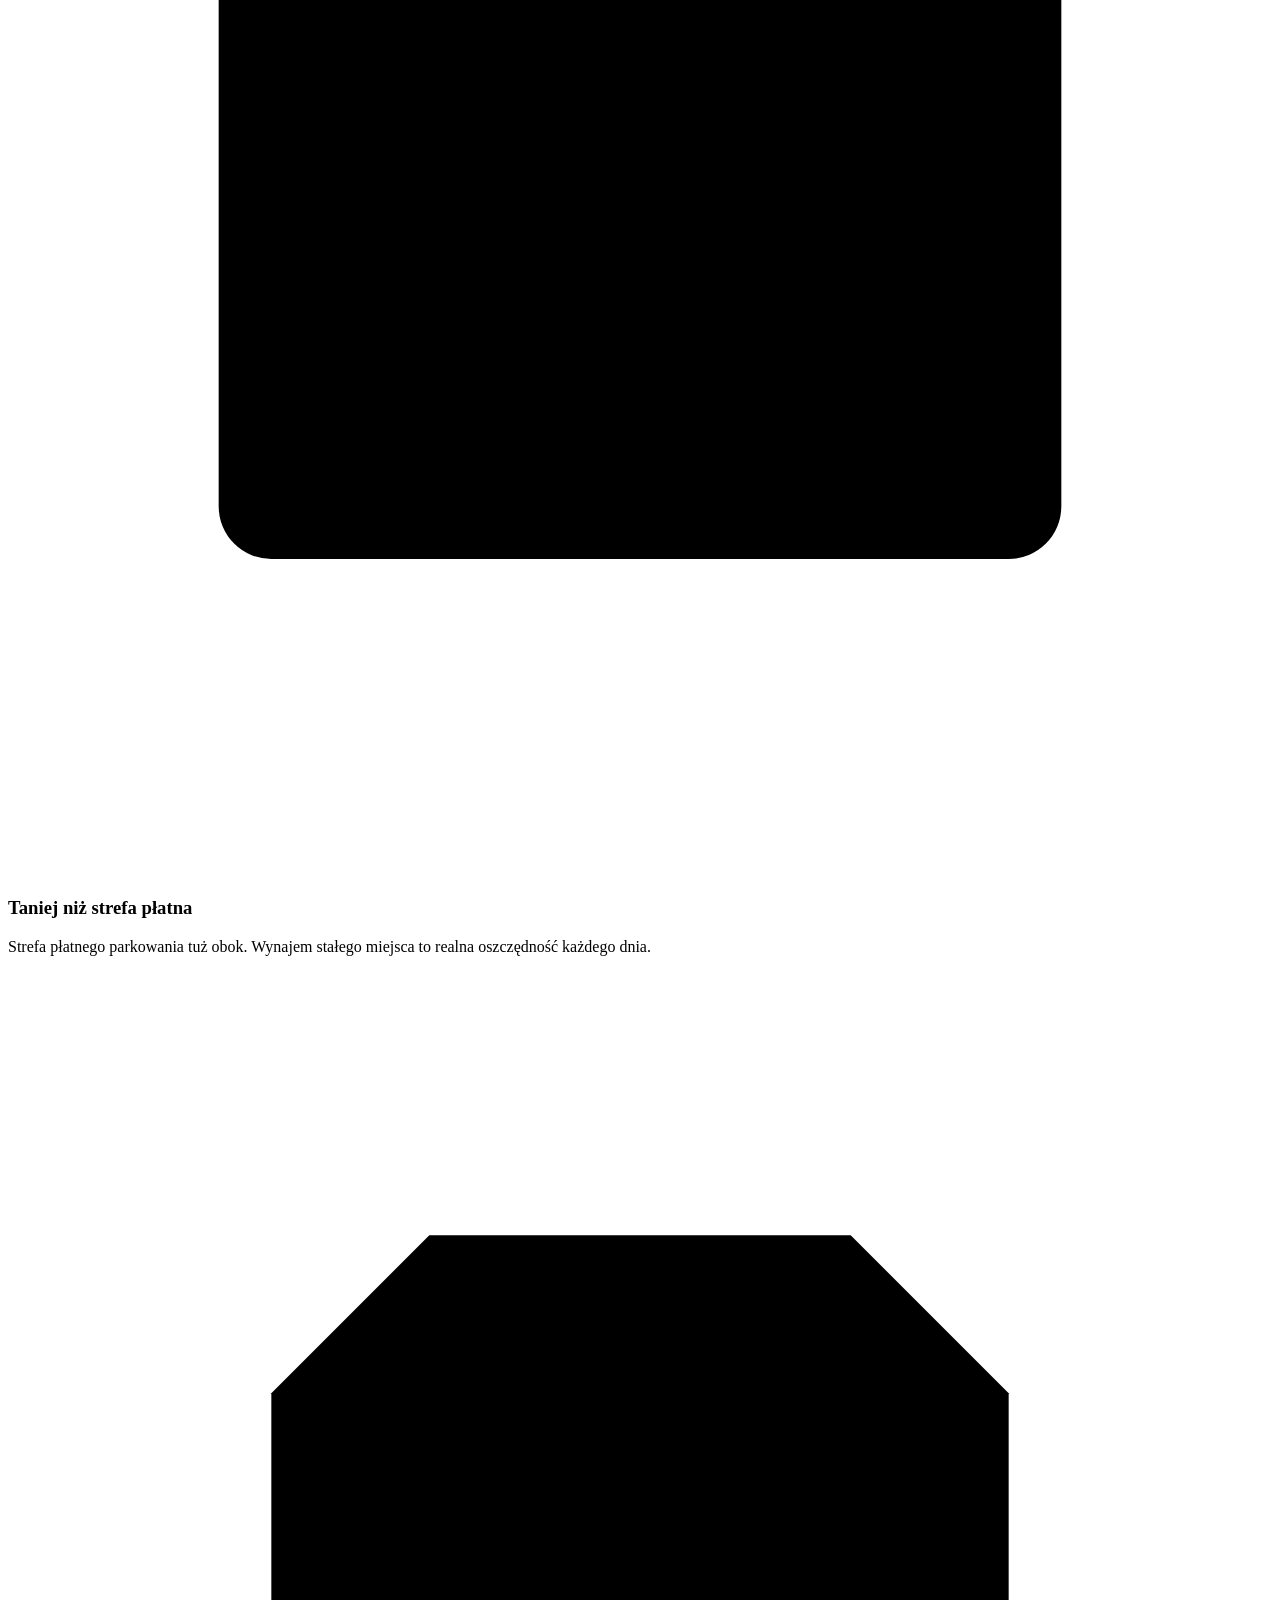
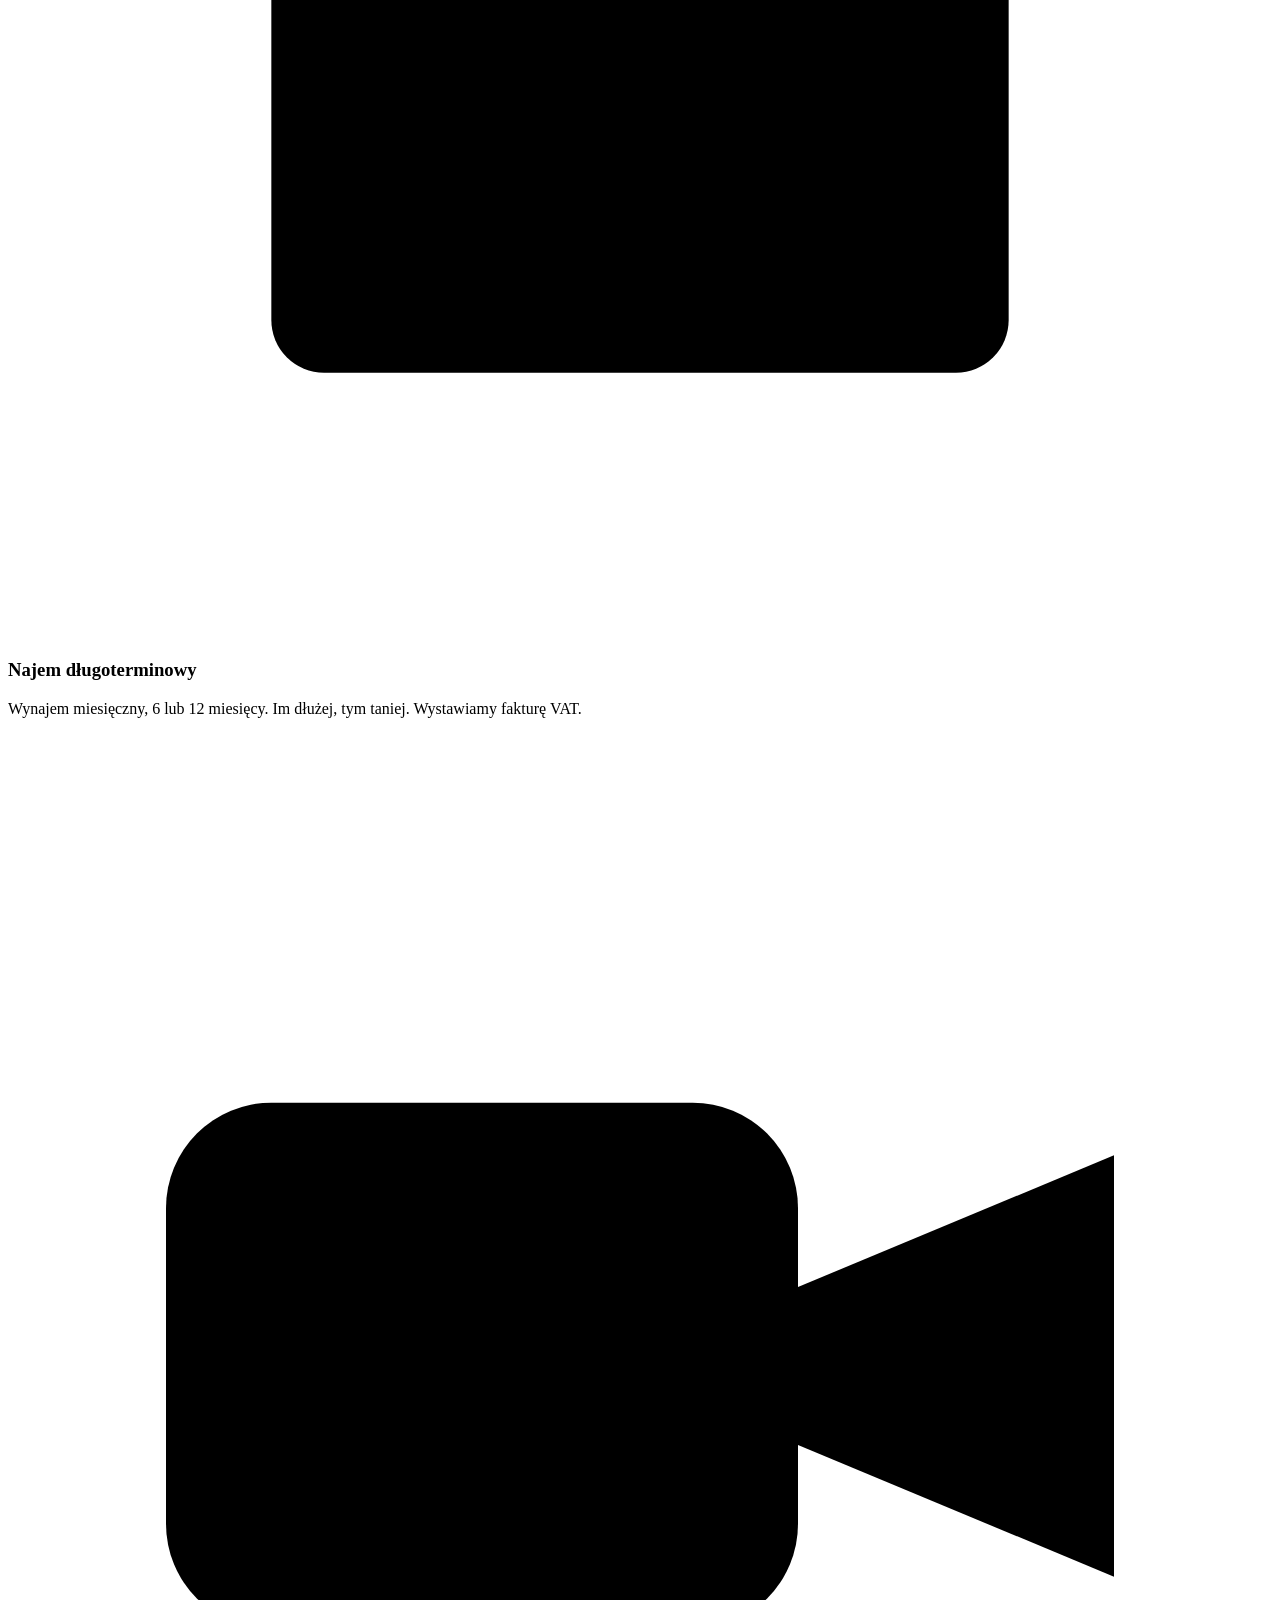
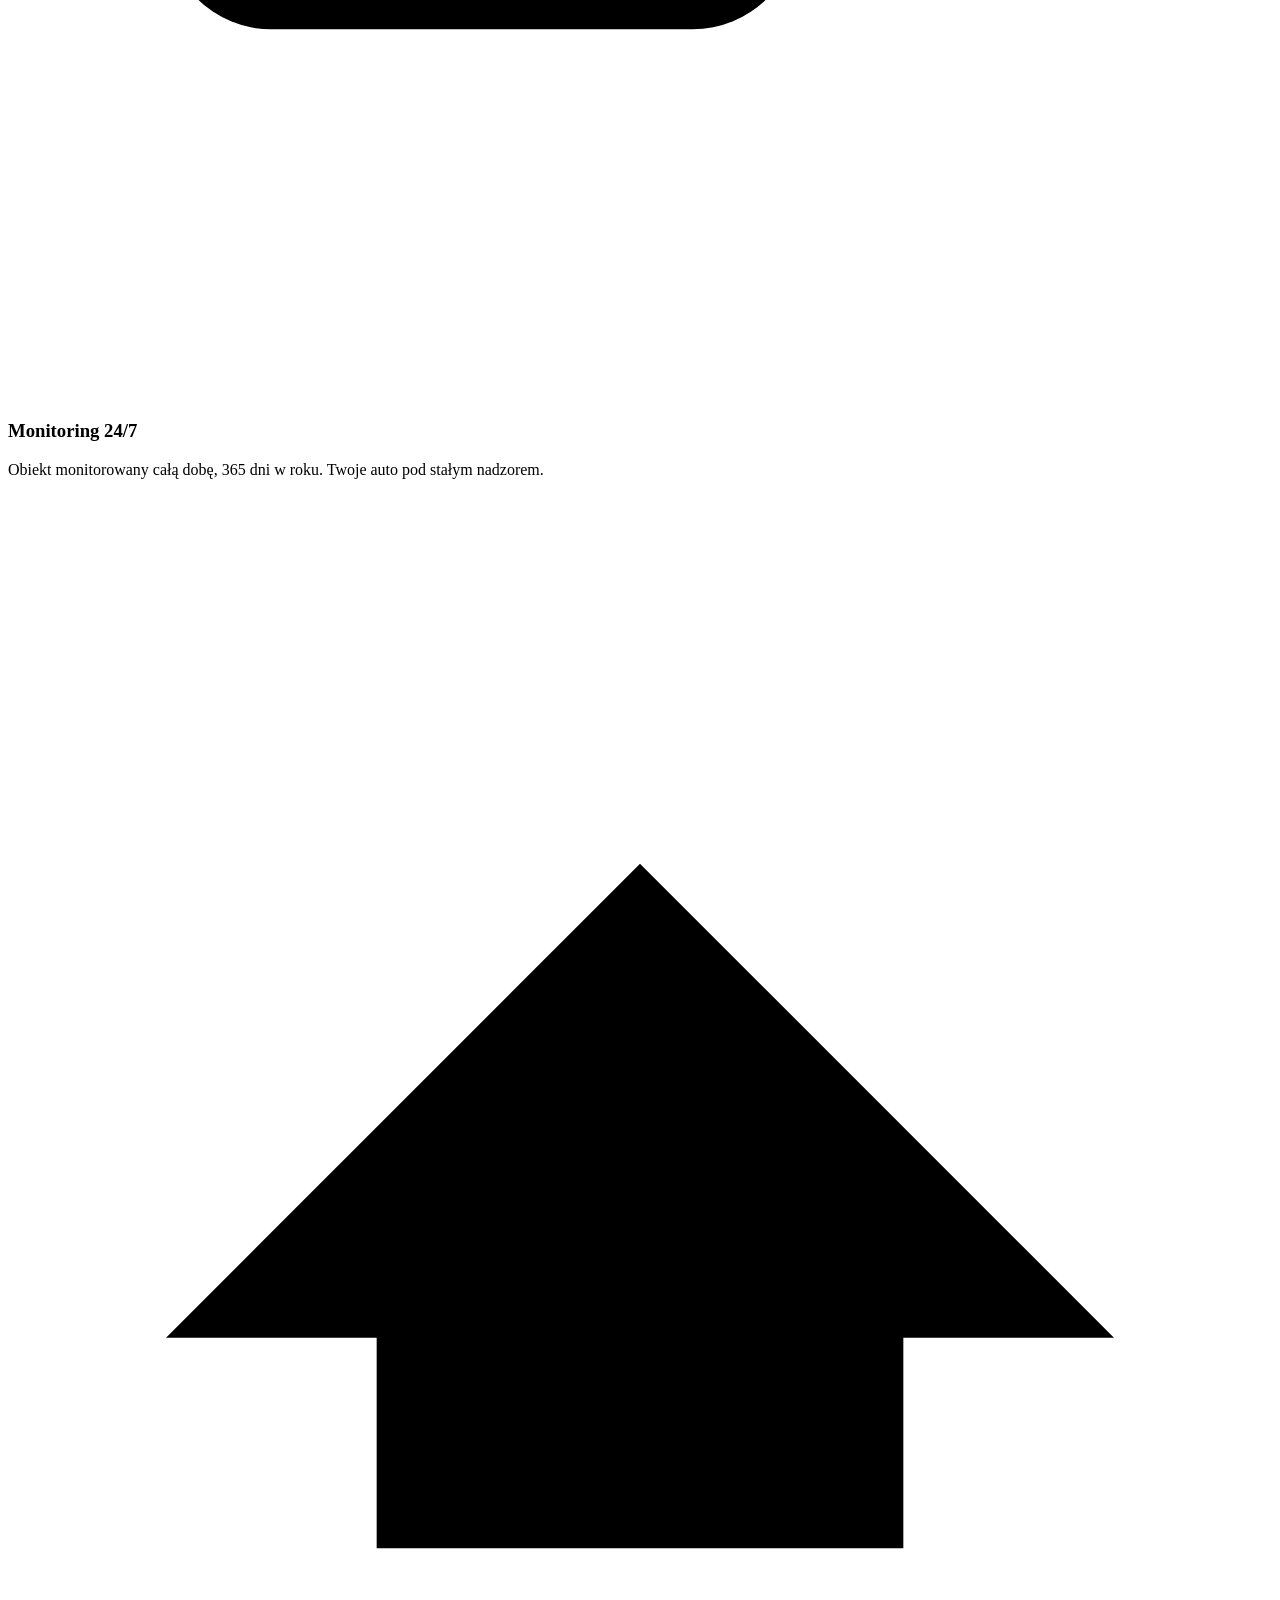
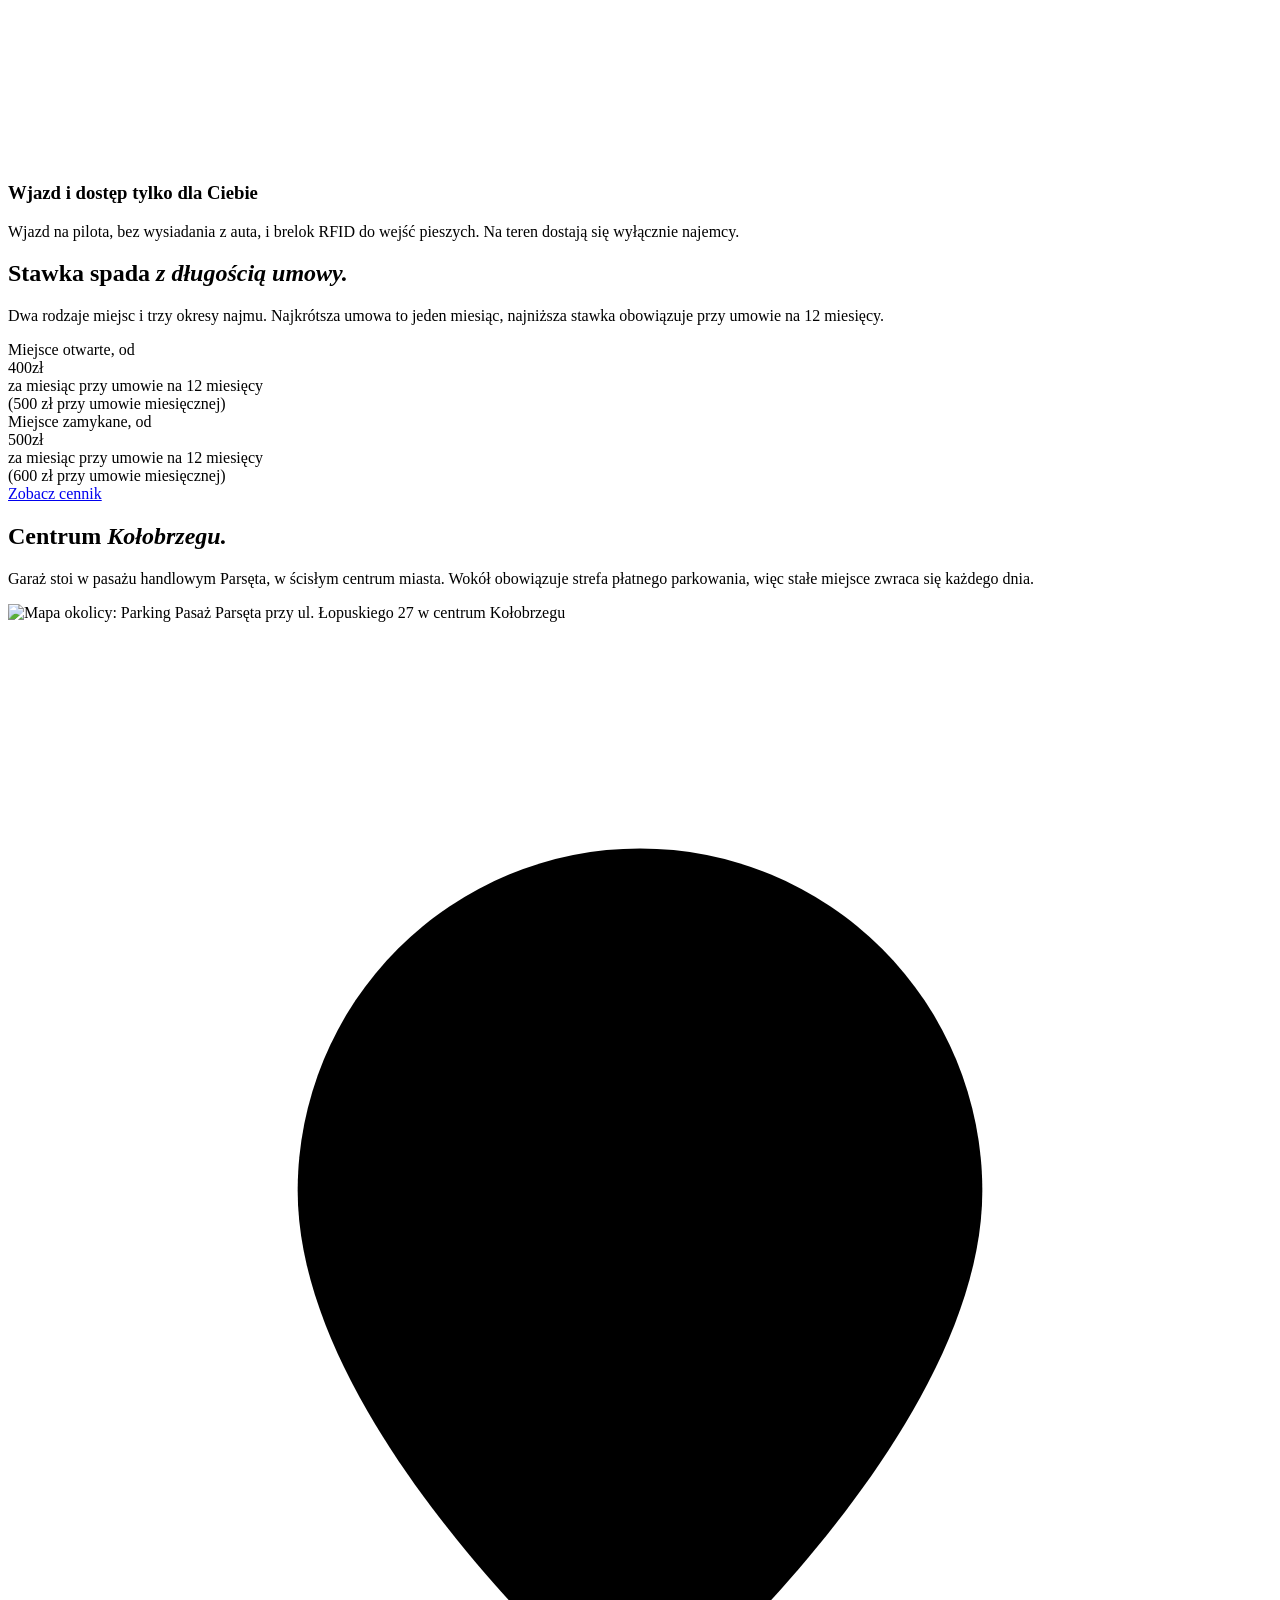
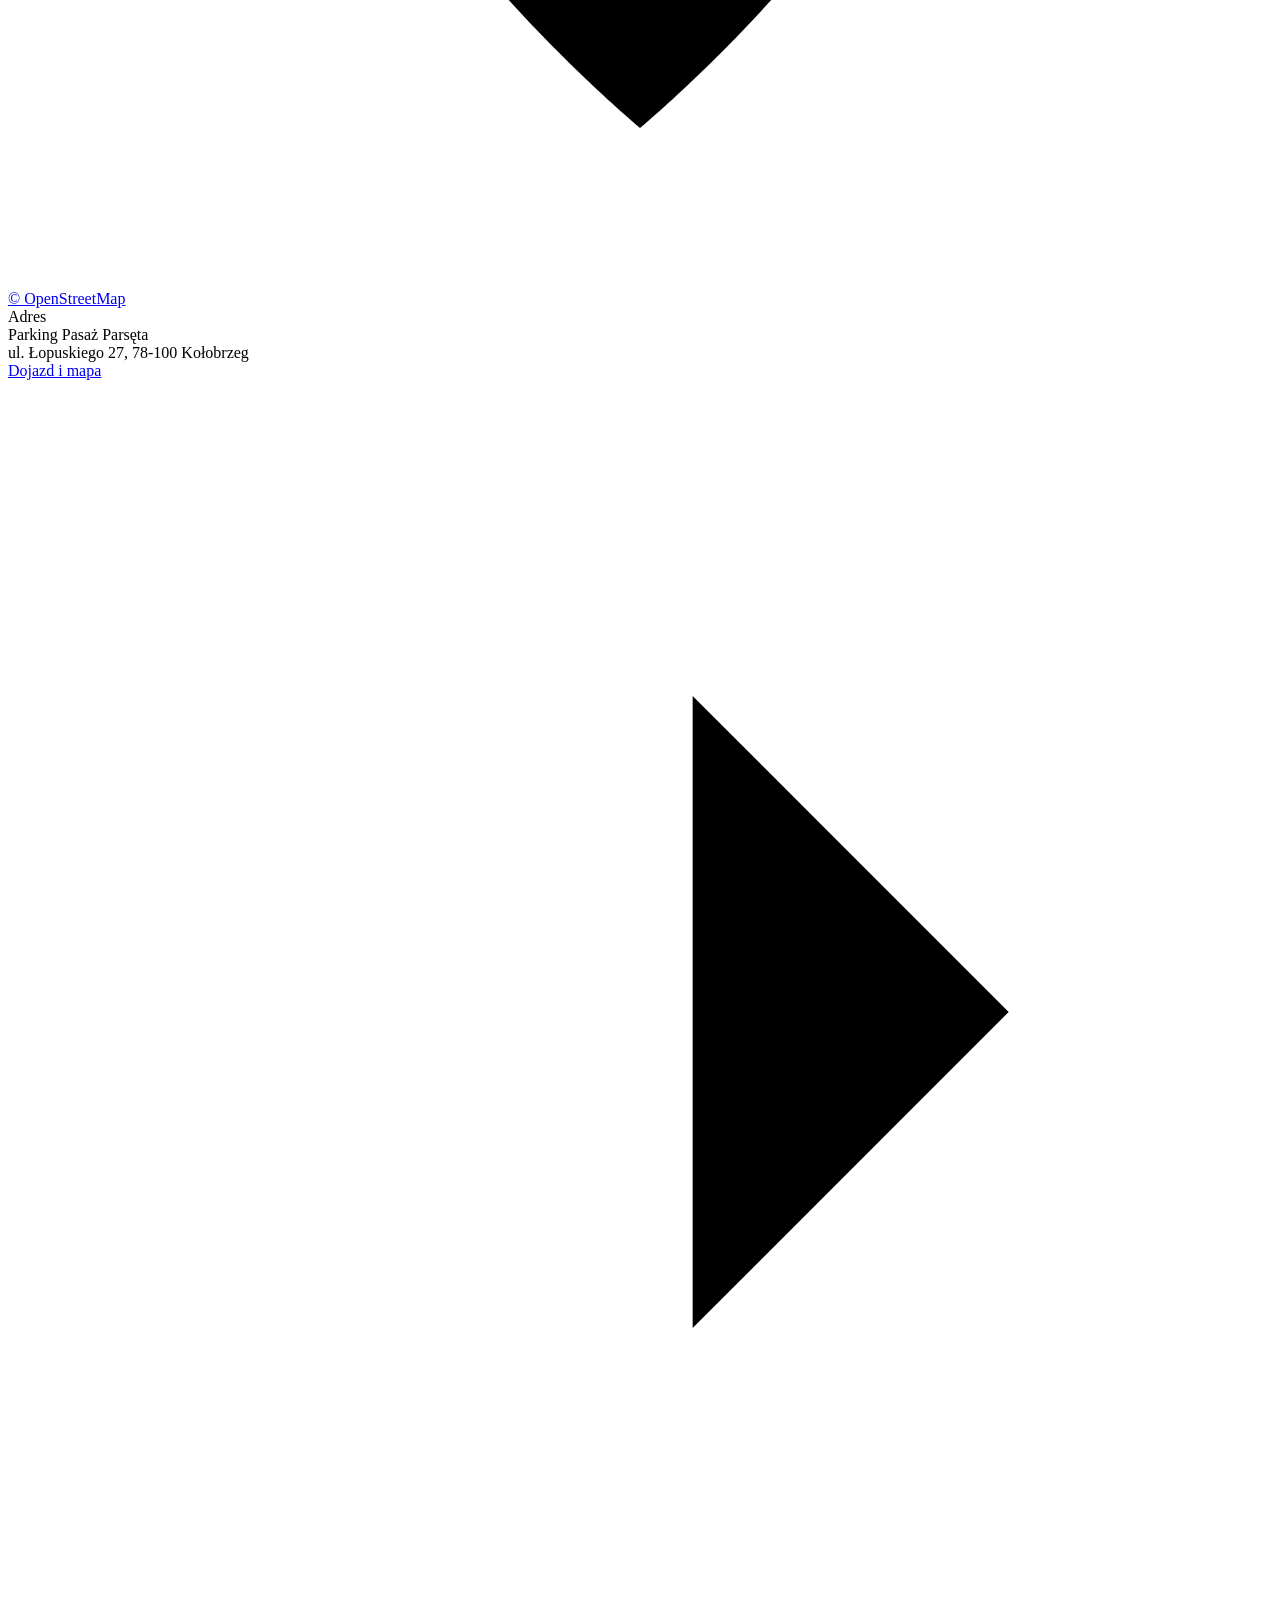
==== commit 24fc9854: "Add files via upload" ====
--- a/index.html
+++ b/index.html
@@ -7,11 +7,10 @@
 <meta name="theme-color" media="(prefers-color-scheme: dark)" content="#191c20">
 
 <!-- ============ PODSTAWOWE SEO ============ -->
-<title>Parking Kołobrzeg, wynajem miejsc i garaż w centrum | Pasaż Parsęta</title>
-<meta name="description" content="Wynajem miejsc parkingowych w centrum Kołobrzegu: Pasaż Parsęta, ul. Łopuskiego 27. Garaż naziemny, miejsca otwarte i zamykane, monitoring 24/7, wjazd na pilota. Najem długoterminowy od 400 zł/mc.">
+<title>Parking Kołobrzeg, wynajem miejsca parkingowego w centrum | Pasaż Parsęta</title>
+<meta name="description" content="Wynajem miejsc parkingowych w centrum Kołobrzegu: Pasaż Parsęta, ul. Łopuskiego 27. Garaż naziemny, miejsca otwarte i zamykane, monitoring 24/7, od 400 zł/mc.">
 <meta name="author" content="Parking Pasaż Parsęta">
 <meta name="robots" content="index, follow">
-
 <link rel="canonical" href="https://parkingwkolobrzegu.pl/">
 
 <!-- ============ IKONA (favicon) -zielona tabliczka „P" systemu „Dzienna zmiana" ============ -->
@@ -25,115 +24,95 @@
 <meta name="geo.position" content="54.1766093;15.5712616">
 <meta name="ICBM" content="54.1766093, 15.5712616">
 
-<!-- ============ OPEN GRAPH ============ -->
+<!-- ============ OPEN GRAPH / TWITTER ============ -->
 <meta property="og:type" content="website">
 <meta property="og:locale" content="pl_PL">
 <meta property="og:site_name" content="Parking Pasaż Parsęta">
-<meta property="og:title" content="Parking Kołobrzeg, wynajem miejsc w centrum | Pasaż Parsęta">
+<meta property="og:title" content="Parking Kołobrzeg, wynajem miejsca parkingowego w centrum">
 <meta property="og:description" content="Garaż naziemny w centrum Kołobrzegu. Miejsca otwarte i zamykane na wynajem, monitoring 24/7, wjazd na pilota. Najem długoterminowy od 400 zł/mc.">
 <meta property="og:url" content="https://parkingwkolobrzegu.pl/">
-<meta property="og:image" content="https://parkingwkolobrzegu.pl/zdjecia/widok1.jpg">
+<meta property="og:image" content="https://parkingwkolobrzegu.pl/zdjecia/parking-kolobrzeg-garaz-wielopoziomowy.jpg">
 <meta property="og:image:alt" content="Parking Pasaż Parsęta w Kołobrzegu">
-
-<!-- ============ TWITTER CARD ============ -->
 <meta name="twitter:card" content="summary_large_image">
-<meta name="twitter:title" content="Parking Kołobrzeg, wynajem miejsc w centrum | Pasaż Parsęta">
+<meta name="twitter:title" content="Parking Kołobrzeg, wynajem miejsca parkingowego w centrum">
 <meta name="twitter:description" content="Garaż naziemny w centrum Kołobrzegu. Miejsca otwarte i zamykane na wynajem, monitoring 24/7, wjazd na pilota.">
-<meta name="twitter:image" content="https://parkingwkolobrzegu.pl/zdjecia/widok1.jpg">
-
-<!-- ============ DANE STRUKTURALNE ============ -->
+<meta name="twitter:image" content="https://parkingwkolobrzegu.pl/zdjecia/parking-kolobrzeg-garaz-wielopoziomowy.jpg">
+
+<!-- ============ DANE STRUKTURALNE ============
+     Obiekt firmy opisujemy JEDEN raz, tutaj, pod jawnym @id.
+     Podstrony nie powtarzają całego obiektu, tylko odwołują się do tego @id.
+     ================================================================ -->
 <script type="application/ld+json">
 {
   "@context": "https://schema.org",
-  "@type": ["ParkingFacility", "LocalBusiness"],
-  "name": "Parking Pasaż Parsęta",
-  "priceRange": "400-600 zł / miesiąc",
-  "description": "Wynajem miejsc parkingowych w centrum Kołobrzegu. Garaż naziemny, miejsca otwarte i zamykane, monitoring 24/7, wjazd na pilota.",
-  "url": "https://parkingwkolobrzegu.pl/",
-  "image": "https://parkingwkolobrzegu.pl/zdjecia/widok1.jpg",
-  "telephone": "+48602464010",
-  "contactPoint": {
-    "@type": "ContactPoint",
-    "telephone": "+48602464010",
-    "contactType": "customer service",
-    "hoursAvailable": {
-      "@type": "OpeningHoursSpecification",
-      "opens": "08:00",
-      "closes": "18:00"
-    }
-  },
-  "address": {
-    "@type": "PostalAddress",
-    "streetAddress": "ul. Łopuskiego 27",
-    "addressLocality": "Kołobrzeg",
-    "postalCode": "78-100",
-    "addressRegion": "zachodniopomorskie",
-    "addressCountry": "PL"
-  },
-  "geo": {
-    "@type": "GeoCoordinates",
-    "latitude": 54.1766093,
-    "longitude": 15.5712616
-  },
-  "hasMap": "https://www.google.com/maps/place/?q=place_id:0x470015a2e929a23d:0x237d68a1921408e3",
-  "openingHours": "Mo-Su 00:00-24:00",
-  "areaServed": "Kołobrzeg"
-}
-</script>
-
-<!-- ============ FAQ (dane strukturalne) ============ -->
-<script type="application/ld+json">
-{
-  "@context": "https://schema.org",
-  "@type": "FAQPage",
-  "mainEntity": [
+  "@graph": [
     {
-      "@type": "Question",
-      "name": "Ile kosztuje wynajem miejsca parkingowego w Kołobrzegu?",
-      "acceptedAnswer": {
-        "@type": "Answer",
-        "text": "Miejsce otwarte to 500 zł/mc przy umowie miesięcznej, 450 zł/mc przy 6 miesiącach i 400 zł/mc przy umowie rocznej. Miejsce zamykane — odpowiednio 600, 550 i 500 zł/mc. Im dłuższy okres, tym niższa stawka, a cena jest stała i bez ukrytych opłat."
-      }
+      "@type": "WebSite",
+      "@id": "https://parkingwkolobrzegu.pl/#witryna",
+      "url": "https://parkingwkolobrzegu.pl/",
+      "name": "Parking Pasaż Parsęta",
+      "inLanguage": "pl-PL",
+      "publisher": { "@id": "https://parkingwkolobrzegu.pl/#organizacja" }
     },
     {
-      "@type": "Question",
-      "name": "Jaki jest minimalny okres wynajmu?",
-      "acceptedAnswer": {
-        "@type": "Answer",
-        "text": "Umowy zawieramy już od jednego miesiąca. Dostępny jest najem miesięczny, półroczny i roczny — przy dłuższym okresie miesięczna stawka jest niższa."
-      }
-    },
-    {
-      "@type": "Question",
-      "name": "Czym różni się miejsce otwarte od zamykanego?",
-      "acceptedAnswer": {
-        "@type": "Answer",
-        "text": "Miejsce otwarte to wyznaczone stanowisko w hali garażowej — auto stoi pod dachem, osłonięte przed deszczem, śniegiem i słońcem. Miejsce zamykane to prywatny, zamykany boks, który daje dodatkową ochronę i może służyć również jako schowek."
-      }
-    },
-    {
-      "@type": "Question",
-      "name": "Czy parking jest monitorowany i bezpieczny?",
-      "acceptedAnswer": {
-        "@type": "Answer",
-        "text": "Tak. Obiekt jest objęty monitoringiem 24/7, a wjazd odbywa się przez automatyczną bramę na pilota, z dostępem na kartę RFID. Na teren dostają się wyłącznie osoby wynajmujące miejsce."
-      }
-    },
-    {
-      "@type": "Question",
-      "name": "Gdzie znajduje się parking i jak dojechać?",
-      "acceptedAnswer": {
-        "@type": "Answer",
-        "text": "Parking Pasaż Parsęta mieści się przy ul. ppor. Edmunda Łopuskiego 27, w ścisłym centrum Kołobrzegu — 5 minut pieszo od starówki. Dokładną lokalizację i trasę dojazdu pokazuje mapa w sekcji Lokalizacja."
-      }
-    },
-    {
-      "@type": "Question",
-      "name": "Jak wynająć miejsce parkingowe?",
-      "acceptedAnswer": {
-        "@type": "Answer",
-        "text": "Zadzwoń pod +48 602 464 010 (8:00–18:00). Sprawdzimy dostępność, umówimy oglądanie obiektu i podpiszemy umowę. Firmom wystawiamy fakturę."
-      }
+      "@type": ["ParkingFacility", "LocalBusiness"],
+      "@id": "https://parkingwkolobrzegu.pl/#organizacja",
+      "name": "Parking Pasaż Parsęta",
+      "legalName": "Supermat Adam Gzyl",
+      "taxID": "6711308209",
+      "description": "Wynajem miejsc parkingowych w centrum Kołobrzegu. Garaż naziemny, miejsca otwarte i zamykane, monitoring 24/7, wjazd na pilota, dostęp na kartę RFID.",
+      "url": "https://parkingwkolobrzegu.pl/",
+      "image": "https://parkingwkolobrzegu.pl/zdjecia/parking-kolobrzeg-garaz-wielopoziomowy.jpg",
+      "telephone": "+48602464010",
+      "priceRange": "400-600 PLN",
+      "currenciesAccepted": "PLN",
+      "address": {
+        "@type": "PostalAddress",
+        "streetAddress": "ul. ppor. Edmunda Łopuskiego 27",
+        "addressLocality": "Kołobrzeg",
+        "postalCode": "78-100",
+        "addressRegion": "zachodniopomorskie",
+        "addressCountry": "PL"
+      },
+      "geo": {
+        "@type": "GeoCoordinates",
+        "latitude": 54.1766093,
+        "longitude": 15.5712616
+      },
+      "hasMap": "https://www.google.com/maps/place/?q=place_id:0x470015a2e929a23d:0x237d68a1921408e3",
+      "sameAs": [
+        "https://www.google.com/maps/place/?q=place_id:0x470015a2e929a23d:0x237d68a1921408e3"
+      ],
+      "areaServed": { "@type": "City", "name": "Kołobrzeg" },
+      "openingHoursSpecification": [
+        {
+          "@type": "OpeningHoursSpecification",
+          "dayOfWeek": ["Monday", "Tuesday", "Wednesday", "Thursday", "Friday", "Saturday", "Sunday"],
+          "opens": "00:00",
+          "closes": "23:59",
+          "description": "Najemcy mają dostęp do obiektu całą dobę."
+        }
+      ],
+      "contactPoint": {
+        "@type": "ContactPoint",
+        "telephone": "+48602464010",
+        "contactType": "customer service",
+        "availableLanguage": "pl",
+        "hoursAvailable": {
+          "@type": "OpeningHoursSpecification",
+          "dayOfWeek": ["Monday", "Tuesday", "Wednesday", "Thursday", "Friday", "Saturday", "Sunday"],
+          "opens": "08:00",
+          "closes": "18:00"
+        }
+      },
+      "amenityFeature": [
+        { "@type": "LocationFeatureSpecification", "name": "Monitoring 24/7", "value": true },
+        { "@type": "LocationFeatureSpecification", "name": "Brama automatyczna na pilota", "value": true },
+        { "@type": "LocationFeatureSpecification", "name": "Dostęp na kartę RFID", "value": true },
+        { "@type": "LocationFeatureSpecification", "name": "Miejsca zadaszone", "value": true },
+        { "@type": "LocationFeatureSpecification", "name": "Miejsca zamykane (boksy)", "value": true },
+        { "@type": "LocationFeatureSpecification", "name": "Faktura VAT", "value": true }
+      ]
     }
   ]
 }
@@ -142,870 +121,35 @@
 <!-- Czcionka Archivo hostowana lokalnie (bez zapytań do Google -szybszy render, czystsze RODO) -->
 <link rel="preload" as="font" type="font/woff2" href="fonts/archivo-latin.woff2" crossorigin>
 <link rel="preload" as="font" type="font/woff2" href="fonts/archivo-latin-ext.woff2" crossorigin>
-
-<style>
-  @font-face {
-    font-family: 'Archivo';
-    font-style: normal;
-    font-weight: 100 900;
-    font-stretch: 62% 125%;
-    font-display: swap;
-    src: url(fonts/archivo-latin.woff2) format('woff2');
-    unicode-range: U+0000-00FF, U+0131, U+0152-0153, U+02BB-02BC, U+02C6, U+02DA, U+02DC, U+0304, U+0308, U+0329, U+2000-206F, U+20AC, U+2122, U+2191, U+2193, U+2212, U+2215, U+FEFF, U+FFFD;
-  }
-  @font-face {
-    font-family: 'Archivo';
-    font-style: normal;
-    font-weight: 100 900;
-    font-stretch: 62% 125%;
-    font-display: swap;
-    src: url(fonts/archivo-latin-ext.woff2) format('woff2');
-    unicode-range: U+0100-02BA, U+02BD-02C5, U+02C7-02CC, U+02CE-02D7, U+02DD-02FF, U+0304, U+0308, U+0329, U+1D00-1DBF, U+1E00-1E9F, U+1EF2-1EFF, U+2020, U+20A0-20AB, U+20AD-20C0, U+2113, U+2C60-2C7F, U+A720-A7FF;
-  }
-
-  /* ================================================================
-     „DZIENNA ZMIANA" -jasny system wprost ze zdjęć obiektu:
-     beton, asfaltowa czerń, zieleń malowanych bram garażowych,
-     jeden ślad żółtej farby znakującej przy najlepszej cenie.
-     ================================================================ */
-  :root {
-    --bg:          oklch(0.97 0.005 160);   /* beton -tło strony */
-    --surface:     oklch(0.995 0.002 160);  /* białe tablice */
-    --ink:         oklch(0.22 0.012 170);   /* asfalt -nagłówki */
-    --ink-2:       oklch(0.38 0.018 168);   /* akapity */
-    --ink-3:       oklch(0.455 0.02 168);   /* etykiety (tylko duże/krótkie) */
-    --line:        oklch(0.885 0.012 165);  /* fugi między płytami */
-    --line-2:      oklch(0.79 0.015 165);
-
-    --brand:       oklch(0.46 0.115 158);   /* zieleń bram -kolor prowadzący */
-    --brand-deep:  oklch(0.385 0.095 160);  /* hover / cień farby */
-    --brand-dark:  oklch(0.29 0.05 162);    /* stopka */
-    --brand-tint:  oklch(0.945 0.028 158);  /* podświetlenie wiersza */
-    --on-brand:    oklch(0.985 0.004 160);  /* tekst na zieleni */
-    --on-brand-2:  oklch(0.955 0.022 156);  /* tekst drugorzędny na zieleni (≥4.5:1) */
-
-    --board:       oklch(0.25 0.014 172);   /* ciemna tablica informacyjna */
-    --board-line:  oklch(1 0 0 / 0.13);
-    --on-board:    oklch(0.985 0.004 160);  /* tekst na ciemnych kaflach -zawsze jasny */
-    --on-board-2:  oklch(0.79 0.015 165);
-    --board-icon:    oklch(0.76 0.11 152);      /* ikony na ciemnych tablicach (oba motywy) */
-    --board-icon-bg: oklch(0.62 0.16 152 / 0.1);
-
-    --paint:       oklch(0.87 0.145 95);    /* żółta farba znakująca */
-    --paint-ink:   oklch(0.31 0.065 90);
-
-    /* powierzchnie i akcenty przełączane między motywami (patrz „NOCNA ZMIANA") */
-    --topbar-bg:      oklch(0.995 0.002 160 / 0.92);  /* szklana listwa */
-    --brand-wash:     oklch(0.46 0.115 158 / 0.08);   /* podświetlenie hoverów */
-    --brand-wash-2:   oklch(0.46 0.115 158 / 0.12);   /* tło plakietki oszczędności */
-    --head-bg:        oklch(0.22 0.012 170);          /* nagłówek tablicy cennika */
-    --head-ink:       oklch(0.995 0.002 160);
-    --head-ink-2:     oklch(0.80 0.012 165);
-    --on-footer:      oklch(0.985 0.004 160);          /* tekst w stopce -zawsze jasny */
-    --on-footer-2:    oklch(0.93 0.035 156);
-    --footer-mark-bg: oklch(0.995 0.002 160);          /* znak „P" w stopce */
-    --footer-mark-ink:oklch(0.29 0.05 162);
-    --plate-shadow:   0 18px 44px oklch(0.22 0.012 170 / 0.16);
-
-    --sans: 'Archivo', system-ui, sans-serif;
-    --r-xs: 6px;    /* drobne plakietki (oszczędność, atrybucja mapy) */
-    --r-sm: 8px;    /* przyciski, plakietki */
-    --r-md: 12px;   /* tablice, zdjęcia */
-  }
-
-  * { box-sizing: border-box; margin: 0; padding: 0; }
-  html { scroll-behavior: smooth; }
-  html, body {
-    background: var(--bg); color: var(--ink);
-    font-family: var(--sans);
-    -webkit-font-smoothing: antialiased;
-    overflow-x: hidden; overflow-x: clip;
-  }
-  body { font-size: 16.5px; line-height: 1.55; overflow-wrap: break-word; -webkit-text-size-adjust: 100%; text-size-adjust: 100%; }
-  a { color: inherit; text-decoration: none; }
-  img { display: block; max-width: 100%; }
-  strong { font-weight: 700; }
-  ::selection { background: var(--brand); color: var(--on-brand); }
-  :where(a, button, [tabindex]):focus-visible {
-    outline: 3px solid var(--brand); outline-offset: 2px; border-radius: var(--r-sm);
-  }
-  .on-dark :where(a, button):focus-visible { outline-color: oklch(0.97 0.01 160); }
-  main:focus, main:focus-visible { outline: none; }
-
-  /* Poziomy padding respektuje wcięcia bezpieczne (notch) w orientacji poziomej -env()=0 na zwykłych urządzeniach */
-  .container { max-width: 1180px; margin: 0 auto; padding: 0 max(clamp(20px, 4vw, 36px), env(safe-area-inset-right)) 0 max(clamp(20px, 4vw, 36px), env(safe-area-inset-left)); position: relative; }
-
-  h1, h2, h3 { text-wrap: balance; }
-  p { text-wrap: pretty; }
-
-  .skip-link {
-    position: absolute; left: 16px; top: -60px; z-index: 100;
-    background: var(--ink); color: var(--surface);
-    padding: 12px 18px; border-radius: var(--r-sm); font-weight: 600;
-    transition: top .2s ease;
-  }
-  .skip-link:focus-visible { top: 12px; }
-
-  /* ============ GÓRNA LISTWA ============ */
-  .topbar {
-    position: sticky; top: 0; z-index: 50;
-    background: var(--topbar-bg);
-    backdrop-filter: blur(12px);
-    -webkit-backdrop-filter: blur(12px);
-    border-top: 4px solid var(--brand);      /* malowana linia -sygnatura */
-    border-bottom: 1px solid var(--line);
-  }
-  .topbar-inner { display: flex; align-items: center; justify-content: space-between; gap: 20px; height: 66px; }
-  .brand { display: flex; align-items: center; gap: 12px; font-weight: 800; font-stretch: 115%; font-size: 15px; letter-spacing: 0.01em; text-transform: uppercase; }
-  .brand-mark {
-    width: 34px; height: 34px; flex-shrink: 0;
-    background: var(--brand); color: var(--on-brand);
-    display: grid; place-items: center;
-    font-size: 20px; font-weight: 800; font-stretch: 125%;
-    border-radius: var(--r-sm);
-  }
-  .topbar-nav { display: flex; gap: 6px; }
-  .topbar-nav a {
-    font-size: 15px; font-weight: 600; color: var(--ink-2);
-    padding: 12px 14px; border-radius: var(--r-sm);
-    transition: color .15s ease, background .15s ease;
-  }
-  @media (hover: hover) {
-    .topbar-nav a:hover { color: var(--ink); background: var(--brand-wash); }
-  }
-  .topbar-tel {
-    display: inline-flex; align-items: center; gap: 10px; min-height: 44px;
-    font-weight: 800; font-stretch: 110%; font-size: 16px;
-    color: var(--brand); padding: 10px 14px; border-radius: var(--r-sm);
-    font-variant-numeric: tabular-nums;
-    transition: color .15s ease, background .15s ease;
-  }
-  @media (hover: hover) {
-    .topbar-tel:hover { color: var(--brand-deep); background: var(--brand-wash); }
-  }
-  .topbar-tel svg { width: 17px; height: 17px; stroke: currentColor; fill: none; stroke-width: 2; flex-shrink: 0; }
-  .topbar-actions { display: flex; align-items: center; gap: 6px; }
-  /* Ukryty bez JS -przełącznik nic by nie robił i miałby błędną etykietę;
-     motyw automatyczny (prefers-color-scheme) działa niezależnie od tego przycisku. */
-  .theme-toggle {
-    display: none; place-items: center;
-    width: 44px; height: 44px; flex-shrink: 0;
-    background: transparent; color: var(--ink-2);
-    border: 1.5px solid var(--line-2); border-radius: var(--r-sm);
-    cursor: pointer;
-    transition: color .15s ease, border-color .15s ease, background .15s ease, transform .15s ease;
-  }
-  html.js .theme-toggle { display: inline-grid; }
-  @media (hover: hover) {
-    .theme-toggle:hover { color: var(--brand); border-color: var(--brand); background: var(--brand-wash); }
-  }
-  .theme-toggle:active { transform: scale(0.94); }
-  .theme-toggle svg { width: 19px; height: 19px; stroke: currentColor; fill: none; stroke-width: 2; }
-  /* Ikona odzwierciedla motyw efektywny -działa też bez JS (śledzi te same warunki co motyw) */
-  .theme-toggle .icon-sun { display: none; }
-  .theme-toggle .icon-moon { display: block; }
-  @media (prefers-color-scheme: dark) {
-    :root:not([data-theme]) .theme-toggle .icon-sun { display: block; }
-    :root:not([data-theme]) .theme-toggle .icon-moon { display: none; }
-  }
-  :root[data-theme="dark"] .theme-toggle .icon-sun { display: block; }
-  :root[data-theme="dark"] .theme-toggle .icon-moon { display: none; }
-  @media (max-width: 860px) {
-    .topbar-nav { display: none; }
-  }
-  /* Mobilny wiersz kotwic -skróty sekcji, gdy znika pełna nawigacja */
-  .topbar-anchors { display: none; }
-  @media (max-width: 860px) {
-    .topbar-anchors {
-      display: flex; gap: 8px;
-      overflow-x: auto; -webkit-overflow-scrolling: touch;
-      scrollbar-width: none;
-      padding: 0 clamp(20px, 4vw, 36px) 10px;
-    }
-    .topbar-anchors::-webkit-scrollbar { display: none; }
-    .topbar-anchors a {
-      flex-shrink: 0; display: inline-flex; align-items: center;
-      min-height: 44px; padding: 10px 14px;
-      border: 1px solid var(--line); border-radius: var(--r-sm);
-      font-size: 13.5px; font-weight: 700; color: var(--ink-2);
-      transition: color .15s ease, border-color .15s ease;
-    }
-    .topbar-anchors a:active { border-color: var(--brand); color: var(--brand); }
-  }
-  @media (max-width: 480px) {
-    .topbar-inner { gap: 10px; }
-    .brand { gap: 10px; }
-    .brand span:last-child { font-size: 11px; max-width: 130px; }
-    /* Telefon w listwie chowamy -połączenie zapewniają przycisk w hero i dolny pasek (callbar).
-       Zostaje sam przełącznik motywu, dzięki czemu listwa nie przewija się w poziomie na wąskich telefonach. */
-    .topbar-tel { display: none; }
-  }
-
-  /* ============ HERO ============ */
-  .hero { padding: clamp(44px, 7vh, 84px) 0 clamp(40px, 6vh, 72px); }
-  .hero-meta {
-    display: flex; align-items: center; gap: 14px; flex-wrap: wrap;
-    font-size: 14.5px; font-weight: 600; color: var(--ink-2);
-    margin-bottom: 26px;
-  }
-  .hero-meta .live {
-    display: inline-flex; align-items: center; gap: 9px;
-    color: var(--ink); font-weight: 700;
-    background: var(--brand-wash);
-    padding: 7px 14px; border-radius: 999px;
-  }
-  /* Znacznik dostępności w motywie „malowanej linii" -jeden zielony, zamiast obcej zieleni i kropki-statusu */
-  .hero-meta .live::before { content: ""; width: 13px; height: 3px; border-radius: 2px; background: var(--brand); flex-shrink: 0; }
-  .hero h1 {
-    font-size: clamp(38px, 5.8vw, 74px);
-    font-weight: 800; font-stretch: 122%;
-    line-height: 1.02; letter-spacing: -0.02em;
-    margin-bottom: 24px;
-  }
-  .hero h1 em { font-style: normal; color: var(--brand); }
-  .hero-lead { font-size: clamp(17px, 2vw, 19.5px); line-height: 1.6; color: var(--ink-2); max-width: 34em; margin-bottom: 34px; }
-  .hero-actions { display: flex; gap: 12px; flex-wrap: wrap; }
-  .hero-actions .cta-num { display: none; }
-  /* Na desktopie z myszą tap-to-call jest słabszy niż na telefonie. Zamiast chować
-     całe CTA (i zostawiać hero bez przycisku), pokazujemy w przycisku sam numer
-     -czytelny od razu, a link tel: nadal działa. „Zobacz cennik" zostaje. */
-  @media (min-width: 861px) and (pointer: fine) {
-    .hero-actions .cta-call { display: none; }
-    .hero-actions .cta-num  { display: inline; }
-  }
-
-  .btn {
-    display: inline-flex; align-items: center; justify-content: center; gap: 10px;
-    min-height: 52px; padding: 14px 24px;
-    border-radius: var(--r-sm); border: 1.5px solid transparent;
-    font-family: inherit; font-size: 14px; font-weight: 800; font-stretch: 112%;
-    letter-spacing: 0.05em; text-transform: uppercase; cursor: pointer;
-    transition: transform .15s ease, background .15s ease, border-color .15s ease, color .15s ease, box-shadow .15s ease;
-  }
-  .btn svg { width: 16px; height: 16px; stroke: currentColor; fill: none; stroke-width: 2; flex-shrink: 0; }
-  .btn-primary { background: var(--brand); color: var(--on-brand); box-shadow: 0 6px 18px oklch(0.46 0.115 158 / 0.28); }
-  .btn-secondary { background: transparent; color: var(--ink); border-color: var(--line-2); }
-  /* Podniesienie tylko przy prawdziwym hoverze -na dotyku stan nie „przykleja się" po tapnięciu */
-  @media (hover: hover) {
-    .btn-primary:hover { background: var(--brand-deep); transform: translateY(-1px); box-shadow: 0 10px 24px oklch(0.46 0.115 158 / 0.34); }
-    .btn-secondary:hover { border-color: var(--brand); color: var(--brand); }
-  }
-  /* Wciśnięcie: wyraźny, natychmiastowy feedback także bez hovera (dotyk).
-     Reguła dla .maps-link stoi niżej, ZA jego :hover -inaczej przegrywa kaskadę. */
-  .btn:active { transform: scale(0.97); }
-  .btn-primary:active { background: var(--brand-deep); }
-
-  .hero-photo { margin-top: clamp(36px, 5vw, 56px); }
-  .hero-photo img {
-    width: 100%; height: auto; aspect-ratio: 21 / 9; object-fit: cover;
-    border-radius: var(--r-md); border: 1px solid var(--line);
-  }
-  .hero-photo figcaption {
-    margin-top: 12px; font-size: 14px; font-weight: 600; color: var(--ink-3);
-    display: flex; align-items: center; gap: 9px;
-  }
-  .hero-photo figcaption::before { content: ""; width: 18px; height: 4px; border-radius: 2px; background: var(--brand); }
-
-  @media (max-width: 860px) { .hero-photo img { aspect-ratio: 16 / 10; } }
-  @media (max-width: 560px) { .hero-photo img { aspect-ratio: 4 / 3; } }
-
-  @media (prefers-reduced-motion: no-preference) {
-    .hero-copy > * { animation: rise .65s cubic-bezier(.22,1,.36,1) backwards; }
-    .hero-copy > *:nth-child(2) { animation-delay: .07s; }
-    .hero-copy > *:nth-child(3) { animation-delay: .14s; }
-    .hero-copy > *:nth-child(4) { animation-delay: .21s; }
-    .hero-photo { animation: rise .7s cubic-bezier(.22,1,.36,1) .18s backwards; }
-    @keyframes rise { from { opacity: 0; transform: translateY(16px); } }
-  }
-
-  /* ============ CIEMNY PAS FAKTÓW (tablica informacyjna) ============ */
-  .facts { background: var(--board); color: var(--on-board); }
-  .facts-grid {
-    display: grid; grid-template-columns: repeat(3, 1fr);
-    gap: 0 clamp(28px, 4vw, 56px); padding-block: clamp(28px, 4vw, 40px);
-  }
-  .facts-grid > div { padding: 6px 0; }
-  .facts-grid > div + div { border-left: 1px solid oklch(1 0 0 / 0.22); padding-left: clamp(28px, 4vw, 56px); }
-  .fact-label {
-    font-size: 12.5px; font-weight: 700; letter-spacing: 0.1em; text-transform: uppercase;
-    color: var(--on-board-2); margin-bottom: 8px;
-  }
-  .fact-value { font-size: 17.5px; font-weight: 600; line-height: 1.45; }
-  @media (max-width: 760px) {
-    .facts-grid { grid-template-columns: 1fr; gap: 0; padding-block: 14px; }
-    .facts-grid > div { padding: 16px 0; }
-    .facts-grid > div + div { border-left: 0; padding-left: 0; border-top: 1px solid oklch(1 0 0 / 0.22); }
-  }
-
-  /* ============ SEKCJE ============ */
-  section { padding: clamp(64px, 10vw, 104px) 0; }
-  [id] { scroll-margin-top: 86px; }
-  /* Wyższa listwa na mobile (topbar + wiersz kotwic) -reguła musi stać ZA globalną, inaczej przegrywa kaskadę */
-  @media (max-width: 860px) {
-    [id] { scroll-margin-top: 128px; }
-  }
-  .section-title {
-    font-size: clamp(32px, 4.6vw, 56px);
-    font-weight: 800; font-stretch: 122%;
-    line-height: 1.04; letter-spacing: -0.018em;
-    margin-bottom: 26px;
-  }
-  .section-title em { font-style: normal; color: var(--brand); }
-  .section-lead { font-size: clamp(16.5px, 1.8vw, 19px); line-height: 1.6; color: var(--ink-2); max-width: 38em; }
-
-  /* ============ FAQ ============ */
-  .faq { background: var(--surface); border-top: 1px solid var(--line); border-bottom: 1px solid var(--line); }
-  .faq-list { max-width: 820px; border-top: 1px solid var(--line); }
-  .faq-item { border-bottom: 1px solid var(--line); }
-  .faq-item summary {
-    list-style: none; cursor: pointer;
-    display: flex; align-items: center; justify-content: space-between; gap: 18px;
-    padding: 22px 2px; min-height: 44px;
-    font-size: clamp(17px, 2vw, 20px); font-weight: 700; font-stretch: 112%;
-    line-height: 1.3; letter-spacing: -0.01em; color: var(--ink);
-    transition: color .15s ease;
-  }
-  .faq-item summary::-webkit-details-marker { display: none; }
-  .faq-item summary:focus-visible { outline: 3px solid var(--brand); outline-offset: 3px; border-radius: var(--r-xs); }
-  @media (hover: hover) { .faq-item summary:hover { color: var(--brand); } }
-  .faq-item summary:active { transform: scale(0.995); }
-  .faq-chevron {
-    width: 22px; height: 22px; flex-shrink: 0;
-    stroke: var(--brand); fill: none; stroke-width: 2.2; stroke-linecap: round; stroke-linejoin: round;
-    transition: transform .2s cubic-bezier(.22, 1, .36, 1);
-  }
-  .faq-item[open] .faq-chevron { transform: rotate(180deg); }
-  .faq-answer { padding: 0 2px 24px; }
-  .faq-answer p { max-width: 68ch; font-size: 16.5px; line-height: 1.65; color: var(--ink-2); }
-  .faq-answer p a { color: var(--brand-deep); font-weight: 600; }
-  @media (prefers-reduced-motion: reduce) { .faq-chevron { transition: none; } }
-
-  /* ============ O OBIEKCIE ============ */
-  .about { background: var(--surface); border-top: 1px solid var(--line); border-bottom: 1px solid var(--line); }
-  .about-lead { max-width: 62ch; }
-  .about-lead p { font-size: clamp(17px, 1.9vw, 19px); line-height: 1.65; color: var(--ink-2); }
-
-  /* Trzy zastosowania -asymetryczna kompozycja z dominującą pierwszą kolumną.
-     Świadomie NIE siatka równych kart i NIE lista z kreską pod każdym wierszem:
-     pionowe fugi + większy typ pierwszej kolumny budują hierarchię. */
-  .about-uses {
-    margin-top: clamp(34px, 4.5vw, 56px);
-    display: grid; grid-template-columns: 1.4fr 1fr 1fr;
-  }
-  .use { padding: 0 clamp(26px, 3vw, 44px); }
-  .use:first-child { padding-left: 0; }
-  .use + .use { border-left: 1px solid var(--line); }
-  .use-title { font-size: 18px; font-weight: 800; font-stretch: 112%; line-height: 1.28; margin-bottom: 10px; }
-  .use-title::before { content: ""; display: block; width: 26px; height: 4px; border-radius: 2px; background: var(--brand); margin-bottom: 15px; }
-  .use-desc { font-size: 15.5px; line-height: 1.6; color: var(--ink-2); }
-  .use--primary .use-title { font-size: clamp(21px, 2.4vw, 27px); font-stretch: 118%; letter-spacing: -0.01em; }
-  .use--primary .use-desc { font-size: 16.5px; max-width: 24em; }
-  @media (max-width: 860px) {
-    .about-uses { grid-template-columns: 1fr; }
-    .use { padding: 22px 0; }
-    .use:first-child { padding-top: 6px; }
-    .use + .use { border-left: 0; border-top: 1px solid var(--line); }
-  }
-
-  /* ============ PAS ZDJĘĆ w sekcji „O obiekcie" (filmstrip, działa bez JS) ============ */
-  .gallery-head { display: none; }
-  html.js .gallery-head {
-    display: flex; justify-content: flex-end;
-    margin: clamp(28px, 4vw, 44px) 0 14px;
-  }
-  html.js .gallery-head + .strip { margin-top: 0; }
-  .strip { margin-top: clamp(28px, 4vw, 44px); }
-  .gallery-arrows { display: none; gap: 10px; }
-  html.js .gallery-arrows { display: flex; }
-  .gallery-arrows button {
-    width: 48px; height: 48px; border-radius: var(--r-sm);
-    background: var(--surface); border: 1.5px solid var(--line-2); color: var(--ink);
-    cursor: pointer; display: grid; place-items: center;
-    transition: background .15s ease, border-color .15s ease, color .15s ease, opacity .15s ease, transform .15s ease;
-  }
-  @media (hover: hover) {
-    .gallery-arrows button:hover:not(:disabled) { border-color: var(--brand); color: var(--brand); }
-  }
-  .gallery-arrows button:active:not(:disabled) { transform: scale(0.94); }
-  /* Kraniec galerii -strzałka gaśnie, gdy nie ma już czego przewijać */
-  .gallery-arrows button:disabled { opacity: 0.35; cursor: default; }
-  .gallery-arrows svg { width: 20px; height: 20px; stroke: currentColor; fill: none; stroke-width: 2; }
-  @media (max-width: 760px) { html.js .gallery-arrows { display: none; } }
-
-  .strip {
-    display: flex; gap: 14px;
-    overflow-x: auto; scroll-snap-type: x proximity;
-    padding: 4px 4px 18px;
-    scrollbar-width: thin; scrollbar-color: var(--line-2) transparent;
-    -webkit-overflow-scrolling: touch;
-  }
-  .strip figure { flex-shrink: 0; scroll-snap-align: start; }
-  .strip img {
-    height: clamp(280px, 38vw, 440px); width: auto;
-    border-radius: var(--r-md); border: 1px solid var(--line);
-  }
-  .strip-hint {
-    margin-top: 6px; font-size: 13.5px; font-weight: 600; color: var(--ink-3);
-  }
-  @media (min-width: 761px) { html.js .strip-hint { display: none; } }
-
-  /* ============ TABLICA ATUTÓW ============ */
-  .features-board {
-    margin-top: 44px;
-    background: var(--line); border: 1px solid var(--line);
-    border-radius: var(--r-md); overflow: hidden;
-    display: grid; grid-template-columns: 1fr 1fr; gap: 1px;
-  }
-  .feature {
-    background: var(--board); color: var(--on-board);
-    padding: clamp(24px, 3vw, 34px) clamp(22px, 3vw, 34px);
-    display: grid; grid-template-columns: 46px 1fr; gap: 8px 18px;
-  }
-  .feature-icon {
-    grid-row: span 2;
-    width: 46px; height: 46px; border-radius: var(--r-sm);
-    border: 1px solid var(--board-line);
-    display: grid; place-items: center;
-    color: var(--board-icon);
-    background: var(--board-icon-bg);
-  }
-  .feature-icon svg { width: 23px; height: 23px; stroke: currentColor; fill: none; stroke-width: 1.6; }
-  .feature h3 { font-size: 19.5px; font-weight: 700; font-stretch: 112%; line-height: 1.2; align-self: center; color: var(--on-board); }
-  .feature p { font-size: 14.5px; line-height: 1.55; color: var(--on-board-2); }
-  /* Pierwszy wiersz tablicy -dwa główne argumenty (lokalizacja i cena) większe od pozostałych,
-     żeby tablica miała hierarchię zamiast sześciu identycznych kafli */
-  .feature--primary { padding-block: clamp(30px, 3.6vw, 42px); }
-  .feature--primary h3 { font-size: clamp(21px, 2.3vw, 25px); font-stretch: 118%; letter-spacing: -0.01em; }
-  .feature--primary p { font-size: 15.5px; }
-  @media (max-width: 760px) {
-    .features-board { grid-template-columns: 1fr; }
-  }
-
-  /* ============ CENNIK ============ */
-  .pricing { background: var(--surface); border-top: 1px solid var(--line); border-bottom: 1px solid var(--line); }
-  .pricing-grid {
-    display: grid; grid-template-columns: 1fr 1fr;
-    gap: clamp(20px, 3vw, 28px); margin-top: 44px;
-  }
-  .price-board {
-    background: var(--bg); border: 1px solid var(--line-2);
-    border-radius: var(--r-md); overflow: hidden;
-  }
-  .price-board-head {
-    padding: 18px 26px 20px;
-    background: var(--head-bg); color: var(--head-ink);
-  }
-  .price-board-head h3 { font-size: 19px; font-weight: 800; font-stretch: 115%; letter-spacing: 0.03em; text-transform: uppercase; }
-  .price-board-head p { margin-top: 5px; font-size: 13.5px; font-weight: 500; color: var(--head-ink-2); }
-  .price-board ul { list-style: none; }
-  .price-row {
-    display: flex; align-items: center; justify-content: space-between; gap: 18px;
-    padding: 22px 26px;
-  }
-  .price-row + .price-row { border-top: 1px solid var(--line); }
-  .p-meta { display: block; font-size: 12.5px; font-weight: 700; letter-spacing: 0.08em; text-transform: uppercase; color: var(--ink-3); margin-bottom: 5px; }
-  .p-name { font-size: 21px; font-weight: 700; font-stretch: 112%; }
-  .p-amount { text-align: right; }
-  .p-value {
-    font-size: clamp(38px, 4vw, 48px); font-weight: 800; font-stretch: 122%;
-    line-height: 1; letter-spacing: -0.02em; font-variant-numeric: tabular-nums;
-  }
-  .p-unit { font-size: 13.5px; font-weight: 600; color: var(--ink-3); }
-  .p-save {
-    display: inline-block; margin-top: 8px;
-    font-size: 12.5px; font-weight: 700; font-style: normal;
-    color: var(--brand-deep); background: var(--brand-wash-2);
-    padding: 5px 10px; border-radius: var(--r-xs);
-  }
-  .price-row.featured { background: var(--brand-tint); position: relative; border-top: 1px solid var(--line); }
-  .price-row.featured .p-value { color: var(--brand-deep); }
-  .price-tag {
-    position: absolute; top: -11px; right: 22px;
-    background: var(--paint); color: var(--paint-ink);
-    font-size: 11.5px; font-weight: 800; letter-spacing: 0.08em; text-transform: uppercase;
-    padding: 5px 11px; border-radius: 999px;
-  }
-  .pricing-note {
-    margin-top: 28px; display: inline-flex; align-items: center; gap: 10px;
-    font-size: 15px; font-weight: 600; color: var(--ink-2);
-    background: var(--brand-wash); border: 1px solid var(--line);
-    padding: 14px 20px; border-radius: var(--r-sm);
-  }
-  .pricing-note svg { width: 18px; height: 18px; stroke: var(--brand); fill: none; stroke-width: 1.8; flex-shrink: 0; }
-  @media (max-width: 860px) {
-    .pricing-grid { grid-template-columns: 1fr; }
-    .price-row { padding: 18px 20px; }
-    .price-board-head { padding: 16px 20px; }
-  }
-  @media (max-width: 480px) {
-    .p-unit { display: block; margin-top: 5px; }
-  }
-
-  /* ============ LOKALIZACJA ============ */
-  .location-map-wrap { position: relative; margin-top: 44px; }
-  .location-map {
-    position: relative;
-    background: var(--line); border-radius: var(--r-md); overflow: hidden;
-    border: 1px solid var(--line-2); height: clamp(380px, 48vw, 520px);
-  }
-  /* Iframe leży NAD podglądem i odsłania się dopiero po realnym załadowaniu (zdarzenie load) -
-     offline lub awaria Google zostawia widoczny statyczny podgląd zamiast pustej białej ramki */
-  .location-map iframe {
-    position: absolute; inset: 0; width: 100%; height: 100%; border: none; display: block;
-    opacity: 0; transition: opacity .3s ease;
-  }
-  .location-map.mapa-zaladowana iframe { opacity: 1; }
-  /* Przed zgodą w miejscu mapy stoi statyczny podgląd z naszego serwera (dane © OpenStreetMap) -
-     wygląda jak mapa, ale nie wysyła nigdzie żadnych danych. Iframe Google wstawia dopiero zgoda. */
-  .map-placeholder { position: relative; height: 100%; overflow: hidden; }
-  .map-static { width: 100%; height: 100%; object-fit: cover; filter: saturate(0.85); }
-  @media (prefers-color-scheme: dark) {
-    :root:not([data-theme]) .map-static { filter: invert(0.92) hue-rotate(180deg) saturate(0.5) contrast(0.92); }
-  }
-  :root[data-theme="dark"] .map-static { filter: invert(0.92) hue-rotate(180deg) saturate(0.5) contrast(0.92); }
-  :root[data-theme="light"] .map-static { filter: saturate(0.85); }
-  .map-pin {
-    position: absolute; left: 50%; top: 50%; transform: translate(-50%, -100%);
-    width: 44px; height: 44px; color: var(--brand);
-    filter: drop-shadow(0 4px 10px oklch(0.22 0.012 170 / 0.4));
-  }
-  .map-pin svg { width: 100%; height: 100%; stroke: currentColor; fill: var(--surface); stroke-width: 1.8; }
-  .map-card {
-    position: absolute; left: 50%; top: 22px; transform: translateX(-50%);
-    width: min(88%, 400px);
-    background: var(--topbar-bg);
-    backdrop-filter: blur(12px); -webkit-backdrop-filter: blur(12px);
-    border: 1px solid var(--line); border-top: 3px solid var(--brand);
-    border-radius: var(--r-md); box-shadow: var(--plate-shadow);
-    padding: 16px 20px; text-align: center;
-    display: grid; gap: 12px; justify-items: center;
-  }
-  .map-card p { font-size: 14.5px; line-height: 1.5; color: var(--ink-2); }
-  .map-card .btn { min-height: 46px; padding: 11px 20px; }
-  /* Bez JS nie ma jak wyrazić zgody -podpowiadamy istniejącą alternatywę (link na tabliczce adresowej) */
-  .map-card-alt { font-size: 13px; color: var(--ink-3); }
-  html.js .map-card-alt { display: none; }
-  .map-attrib {
-    position: absolute; right: 8px; bottom: 8px;
-    font-size: 11px; font-weight: 600; color: var(--ink-3);
-    background: var(--topbar-bg); padding: 3px 8px; border-radius: var(--r-xs);
-  }
-  [data-map-load] { display: none; }
-  html.js [data-map-load] { display: inline-flex; }
-  @media (max-width: 760px) {
-    /* Niski kontener (340px): karta centralnie u góry zachodziłaby na pinezkę w centrum -
-       schodzi na dół (tabliczka adresowa jest wtedy POD mapą), a atrybucja ucieka do góry */
-    .map-card { top: auto; bottom: 16px; }
-    .map-attrib { bottom: auto; top: 8px; }
-  }
-
-  /* ============ BANER COOKIE (dotyczy wyłącznie mapy Google) ============ */
-  .cookie-baner {
-    position: fixed; left: 16px; right: 16px;
-    bottom: calc(16px + env(safe-area-inset-bottom, 0px));
-    z-index: 70;
-    max-width: 620px; margin-inline: auto;
-    background: var(--surface); border: 1px solid var(--line); border-top: 4px solid var(--brand);
-    border-radius: var(--r-md); box-shadow: var(--plate-shadow);
-    padding: 20px 22px;
-  }
-  .cookie-baner p { font-size: 14.5px; line-height: 1.55; color: var(--ink-2); margin-bottom: 14px; }
-  .cookie-baner strong { color: var(--ink); }
-  .cookie-baner-akcje { display: flex; gap: 10px; flex-wrap: wrap; }
-  .cookie-baner .btn { min-height: 46px; padding: 11px 18px; }
-  /* Wąskie telefony: długie etykiety zgody nie mieszczą się obok siebie -
-     przyciski przechodzą na pełną szerokość, jeden pod drugim */
-  @media (max-width: 480px) {
-    .cookie-baner { left: 12px; right: 12px; padding: 18px; }
-    .cookie-baner-akcje { flex-direction: column; align-items: stretch; }
-    .cookie-baner .btn { width: 100%; padding-inline: 12px; }
-    .map-card .btn { width: 100%; padding-inline: 12px; }
-  }
-  @media (prefers-reduced-motion: no-preference) {
-    .cookie-baner { animation: baner-wjazd .5s cubic-bezier(.22,1,.36,1); }
-    @keyframes baner-wjazd { from { opacity: 0; transform: translateY(18px); } }
-  }
-  @media (max-width: 860px) {
-    /* nad mobilnym paskiem połączenia */
-    .cookie-baner { bottom: calc(88px + env(safe-area-inset-bottom, 0px)); }
-  }
-  .address-plate {
-    position: absolute; left: 24px; bottom: 24px; z-index: 2;
-    background: var(--surface); border: 1px solid var(--line);
-    border-radius: var(--r-md); padding: 24px 26px;
-    box-shadow: var(--plate-shadow);
-    max-width: 360px;
-  }
-  .address-plate .label { font-size: 12px; font-weight: 800; letter-spacing: 0.1em; text-transform: uppercase; color: var(--brand); margin-bottom: 10px; }
-  .address-plate .name { font-size: 22px; font-weight: 800; font-stretch: 115%; line-height: 1.1; margin-bottom: 4px; }
-  .address-plate .street { font-size: 15.5px; color: var(--ink-2); margin-bottom: 18px; }
-  .maps-link {
-    display: inline-flex; align-items: center; gap: 9px;
-    min-height: 46px; padding: 11px 18px;
-    background: var(--brand); color: var(--on-brand);
-    border-radius: var(--r-sm);
-    font-size: 13px; font-weight: 800; font-stretch: 110%; letter-spacing: 0.05em; text-transform: uppercase;
-    transition: background .15s ease, transform .15s ease;
-  }
-  @media (hover: hover) {
-    .maps-link:hover { background: var(--brand-deep); transform: translateY(-1px); }
-  }
-  /* Stoi za regułą :hover, żeby wciśnięcie wygrywało kaskadę także na desktopie */
-  .maps-link:active { transform: scale(0.97); }
-  .maps-link svg { width: 15px; height: 15px; stroke: currentColor; fill: none; stroke-width: 2; }
-  @media (max-width: 760px) {
-    .address-plate {
-      position: static; max-width: none; box-shadow: none;
-      margin-top: 16px;
-    }
-    .location-map { height: 340px; }
-  }
-  .location-points {
-    list-style: none; margin-top: clamp(28px, 4vw, 40px);
-    display: grid; grid-template-columns: repeat(4, 1fr); gap: 24px;
-  }
-  .location-points li {
-    font-size: 15.5px; line-height: 1.5; color: var(--ink-2);
-    padding-top: 14px; border-top: 3px solid var(--brand);
-  }
-  .location-points strong { color: var(--ink); }
-  @media (max-width: 860px) { .location-points { grid-template-columns: 1fr 1fr; } }
-  @media (max-width: 520px) { .location-points { grid-template-columns: 1fr; gap: 16px; } }
-
-  /* ============ KONTAKT (zielony finał) ============ */
-  .contact { background: var(--brand); color: var(--on-brand); padding: clamp(80px, 12vw, 128px) 0; }
-  .contact .section-title { color: var(--on-brand); max-width: 13em; }
-  .contact-lead { font-size: clamp(16.5px, 1.8vw, 19px); line-height: 1.6; color: var(--on-brand-2); max-width: 34em; margin-bottom: 42px; }
-  .contact-phone {
-    display: inline-flex; align-items: center; gap: clamp(14px, 2vw, 22px);
-    font-size: clamp(27px, 6.4vw, 72px);
-    font-weight: 800; font-stretch: 122%; letter-spacing: -0.015em;
-    line-height: 1.1; color: var(--on-brand);
-    font-variant-numeric: tabular-nums;
-    border-bottom: 4px solid oklch(1 0 0 / 0.35);
-    padding-bottom: 10px;
-    transition: border-color .18s ease;
-  }
-  @media (hover: hover) {
-    .contact-phone:hover { border-color: var(--on-brand); }
-  }
-  .contact-phone svg {
-    width: clamp(24px, 4.6vw, 52px); height: clamp(24px, 4.6vw, 52px);
-    stroke: currentColor; fill: none; stroke-width: 1.8; flex-shrink: 0;
-  }
-  .contact-sub { margin-top: 26px; font-size: 15px; font-weight: 600; color: var(--on-brand-2); }
-
-  /* ============ STOPKA ============ */
-  footer { background: var(--brand-dark); color: var(--on-footer); padding: 56px 0 32px; }
-  .footer-grid { display: grid; grid-template-columns: 2fr 1fr 1fr; gap: 44px; margin-bottom: 44px; }
-  .footer-brand { display: flex; align-items: flex-start; gap: 13px; font-size: 22px; font-weight: 800; font-stretch: 115%; line-height: 1.15; }
-  .footer-brand .brand-mark { background: var(--footer-mark-bg); color: var(--footer-mark-ink); }
-  .footer-brand .small { display: block; font-size: 12.5px; font-weight: 600; letter-spacing: 0.08em; text-transform: uppercase; color: var(--on-footer-2); margin-top: 7px; }
-  .footer-col h3 { font-size: 12.5px; font-weight: 800; letter-spacing: 0.1em; text-transform: uppercase; color: var(--on-footer-2); margin-bottom: 14px; }
-  .footer-col p, .footer-col a { display: block; font-size: 15.5px; font-weight: 600; line-height: 1.7; color: var(--on-footer); }
-  .footer-col a { transition: opacity .15s ease; }
-  @media (hover: hover) {
-    .footer-col a:hover { opacity: 0.75; }
-  }
-  .footer-bottom {
-    display: flex; justify-content: space-between; gap: 10px; flex-wrap: wrap;
-    padding-top: 24px; border-top: 1px solid oklch(1 0 0 / 0.2);
-    font-size: 13px; font-weight: 600; letter-spacing: 0.04em; text-transform: uppercase; color: var(--on-footer-2);
-  }
-  .footer-bottom a { text-decoration: underline; text-underline-offset: 3px; }
-  @media (hover: hover) {
-    .footer-bottom a:hover { color: var(--on-footer); }
-  }
-  @media (max-width: 760px) {
-    .footer-grid { grid-template-columns: 1fr; gap: 30px; }
-    .footer-bottom { flex-direction: column; }
-  }
-
-  /* ============ MOBILNY PASEK POŁĄCZENIA ============ */
-  .callbar { display: none; }
-  /* Pasek aktywny wszędzie tam, gdzie chowa się górna nawigacja (bez martwej strefy 761-860px) */
-  @media (max-width: 860px) {
-    .callbar {
-      display: block; position: fixed; left: 0; right: 0; bottom: 0; z-index: 60;
-      padding: 10px max(14px, env(safe-area-inset-right, 0px)) calc(10px + env(safe-area-inset-bottom, 0px)) max(14px, env(safe-area-inset-left, 0px));
-      background: var(--topbar-bg);
-      backdrop-filter: blur(12px);
-      -webkit-backdrop-filter: blur(12px);
-      border-top: 1px solid var(--line);
-      transition: transform .3s ease;
-    }
-    .callbar.schowany { transform: translateY(110%); }
-    .callbar a {
-      display: flex; align-items: center; justify-content: center; gap: 10px;
-      min-height: 54px; border-radius: var(--r-sm);
-      background: var(--brand); color: var(--on-brand);
-      font-size: 14.5px; font-weight: 800; font-stretch: 112%;
-      letter-spacing: 0.04em; text-transform: uppercase;
-      box-shadow: 0 6px 18px oklch(0.46 0.115 158 / 0.3);
-      transition: transform .15s ease, background .15s ease;
-    }
-    .callbar a:active { background: var(--brand-deep); transform: scale(0.97); }
-    .callbar svg { width: 17px; height: 17px; stroke: currentColor; fill: none; stroke-width: 2; }
-    /* Rezerwa na pasek wewnątrz ciemnej stopki, nie na <body> -inaczej przy schowanym
-       pasku pod stopką prześwitywałby jasny pas tła strony. */
-    footer { padding-bottom: calc(32px + 78px + env(safe-area-inset-bottom, 0px)); }
-  }
-
-  /* ============ REVEAL (tylko z JS, treść zawsze widoczna bez niego) ============ */
-  html.js .reveal { opacity: 0; transform: translateY(14px); transition: opacity .6s ease, transform .6s cubic-bezier(.22,1,.36,1); }
-  html.js .reveal.in { opacity: 1; transform: none; }
-
-  /* ================================================================
-     „NOCNA ZMIANA" -tryb ciemny.
-     Ten sam obiekt po zmroku: asfalt czernieje, betonowe tablice stają się
-     łupkowe, a zieleń bram zaczyna świecić jak podświetlony znak parkingowy.
-     Żółta farba znakująca zostaje jedynym ciepłem.
-
-     Cały motyw to wyłącznie zmienne :root -komponenty czytają je same z siebie.
-     • bez JS: sterują preferencje systemu (blok @media poniżej),
-       chyba że użytkownik dokonał świadomego wyboru (atrybut data-theme),
-     • z przełącznikiem: wybór zapisuje data-theme="dark|light" i wygrywa.
-     Oba zestawy zmiennych MUSZĄ pozostać identyczne -zmieniaj je razem.
-     ================================================================ */
-  @media (prefers-color-scheme: dark) {
-    :root:not([data-theme]) {
-      --bg:          oklch(0.205 0.012 232);
-      --surface:     oklch(0.245 0.013 232);
-      --ink:         oklch(0.955 0.006 230);
-      --ink-2:       oklch(0.805 0.013 230);
-      --ink-3:       oklch(0.70 0.016 230);
-      --line:        oklch(0.335 0.014 232);
-      --line-2:      oklch(0.44 0.018 232);
-      --brand:       oklch(0.60 0.132 156);
-      --brand-deep:  oklch(0.68 0.138 156);
-      --brand-dark:  oklch(0.20 0.026 160);
-      --brand-tint:  oklch(0.305 0.05 158);
-      --on-brand:    oklch(0.15 0.024 160);
-      --on-brand-2:  oklch(0.17 0.03 160);
-      --board:       oklch(0.275 0.015 232);
-      --board-line:  oklch(1 0 0 / 0.1);
-      --on-board:    oklch(0.955 0.006 230);
-      --on-board-2:  oklch(0.78 0.013 230);
-      --paint:       oklch(0.83 0.15 92);
-      --paint-ink:   oklch(0.24 0.05 92);
-      --topbar-bg:      oklch(0.205 0.012 232 / 0.85);
-      --brand-wash:     oklch(0.60 0.132 156 / 0.16);
-      --brand-wash-2:   oklch(0.60 0.132 156 / 0.2);
-      --head-bg:        oklch(0.275 0.015 232);
-      --head-ink:       oklch(0.955 0.006 230);
-      --head-ink-2:     oklch(0.74 0.015 230);
-      --on-footer:      oklch(0.955 0.006 230);
-      --on-footer-2:    oklch(0.72 0.015 230);
-      --footer-mark-bg: oklch(0.60 0.132 156);
-      --footer-mark-ink:oklch(0.15 0.024 160);
-      --plate-shadow:   0 18px 44px oklch(0 0 0 / 0.5);
-    }
-  }
-  :root[data-theme="dark"] {
-    --bg:          oklch(0.205 0.012 232);
-    --surface:     oklch(0.245 0.013 232);
-    --ink:         oklch(0.955 0.006 230);
-    --ink-2:       oklch(0.805 0.013 230);
-    --ink-3:       oklch(0.70 0.016 230);
-    --line:        oklch(0.335 0.014 232);
-    --line-2:      oklch(0.44 0.018 232);
-    --brand:       oklch(0.60 0.132 156);
-    --brand-deep:  oklch(0.68 0.138 156);
-    --brand-dark:  oklch(0.20 0.026 160);
-    --brand-tint:  oklch(0.305 0.05 158);
-    --on-brand:    oklch(0.15 0.024 160);
-    --on-brand-2:  oklch(0.17 0.03 160);
-    --board:       oklch(0.275 0.015 232);
-    --board-line:  oklch(1 0 0 / 0.1);
-    --on-board:    oklch(0.955 0.006 230);
-    --on-board-2:  oklch(0.78 0.013 230);
-    --paint:       oklch(0.83 0.15 92);
-    --paint-ink:   oklch(0.24 0.05 92);
-    --topbar-bg:      oklch(0.205 0.012 232 / 0.85);
-    --brand-wash:     oklch(0.60 0.132 156 / 0.16);
-    --brand-wash-2:   oklch(0.60 0.132 156 / 0.2);
-    --head-bg:        oklch(0.275 0.015 232);
-    --head-ink:       oklch(0.955 0.006 230);
-    --head-ink-2:     oklch(0.74 0.015 230);
-    --on-footer:      oklch(0.955 0.006 230);
-    --on-footer-2:    oklch(0.72 0.015 230);
-    --footer-mark-bg: oklch(0.60 0.132 156);
-    --footer-mark-ink:oklch(0.15 0.024 160);
-    --plate-shadow:   0 18px 44px oklch(0 0 0 / 0.5);
-  }
-
-  /* ============ TRYB WYSOKIEGO KONTRASTU (Windows) ============ */
-  @media (forced-colors: active) {
-    /* Przyciski tracą tło w forced-colors; jawna ramka utrzymuje ich granice */
-    .btn, .maps-link, .callbar a, .topbar-anchors a, .price-tag { border: 1.5px solid ButtonText; }
-  }
-
-  /* ============ DRUK (oferta w PDF / na papierze) ============ */
-  @media print {
-    .topbar, .callbar, .gallery-arrows, .strip-hint, .skip-link, .hero-actions, .cookie-baner { display: none !important; }
-    html.js .reveal { opacity: 1 !important; transform: none !important; transition: none !important; }
-    section, .facts { padding: 20px 0; }
-    .hero { padding: 12px 0 8px; }
-    /* Pas zdjęć zawija się w siatkę zamiast przewijania */
-    .strip { flex-wrap: wrap; overflow: visible; padding: 0; }
-    .strip img { height: 150px; }
-    /* Mapa nie drukuje się sensownie; tabliczka adresowa wystarcza */
-    .location-map { display: none; }
-    .address-plate { position: static; box-shadow: none; max-width: none; border: 1px solid var(--line-2); margin-top: 0; }
-  }
-
-  /* ============ OGRANICZENIE RUCHU (dostępność) ============ */
-  @media (prefers-reduced-motion: reduce) {
-    html { scroll-behavior: auto; }
-    *, *::before, *::after {
-      animation-duration: 0.001ms !important;
-      animation-iteration-count: 1 !important;
-      transition-duration: 0.001ms !important;
-      scroll-behavior: auto !important;
-    }
-    html.js .reveal { opacity: 1; transform: none; transition: none; }
-  }
-</style>
+<link rel="stylesheet" href="styles.css">
 <script>
   /* Motyw: świadomy wybór (jeśli istnieje) ustawiamy przed pierwszym malowaniem, by uniknąć mignięcia.
-     Brak wyboru -o motywie decyduje preferencja systemu (blok @media w stylach). */
-  (function(){try{var t=localStorage.getItem('motyw');if(t==='dark'||t==='light')document.documentElement.setAttribute('data-theme',t);}catch(e){}})();
+     Klasę `js` też, żeby elementy odsłaniane przy przewijaniu nie mrugnęły.
+     Gdyby app.js nie wystartował (404, blokada skryptów), timer zdejmuje klasę i strona
+     wraca do pełnego wariantu bez JS. */
+  (function(){var h=document.documentElement;try{var t=localStorage.getItem('motyw');if(t==='dark'||t==='light')h.setAttribute('data-theme',t);}catch(e){}h.classList.add('js');setTimeout(function(){if(!window.__pkGotowe)h.classList.remove('js');},2500);})();
 </script>
+<script src="app.js" defer></script>
 </head>
 <body>
 
 <a class="skip-link" href="#tresc">Przejdź do treści</a>
 
 <!-- ================================================================
-     BANER COOKIE -widoczny do czasu decyzji w sprawie mapy Google.
-     Wizualnie fixed na dole; w DOM zaraz za skip-linkiem, żeby użytkownik
-     klawiatury docierał do decyzji na początku, a nie za stopką.
-     ================================================================ -->
-<div class="cookie-baner" id="cookie-baner" role="region" aria-label="Zgoda na pliki cookie" hidden>
-  <p><strong>Pliki cookie tylko od mapy Google.</strong> Ta strona sama nie zapisuje żadnych cookies.
-  Chcemy pokazać Ci interaktywną mapę dojazdu od Google, a ona może zapisać swoje pliki cookie —
-  wczytamy ją dopiero za Twoją zgodą.</p>
-  <div class="cookie-baner-akcje">
-    <button type="button" class="btn btn-primary" data-cookie-akceptuj>Akceptuję, pokaż mapę</button>
-    <button type="button" class="btn btn-secondary" data-cookie-odrzuc>Nie teraz</button>
-  </div>
-</div>
-
-<!-- ================================================================
-     GÓRNA LISTWA
+     GÓRNA LISTWA -nawigacja między stronami (prawdziwe linki, działa bez JS)
      ================================================================ -->
 <header class="topbar">
   <div class="container topbar-inner">
-    <a href="#tresc" class="brand">
+    <a href="index.html" class="brand" aria-current="page">
       <span class="brand-mark" aria-hidden="true">P</span>
-      <span>Parking Pasaż Parsęta</span>
+      <span class="brand-name">Parking Pasaż Parsęta</span>
     </a>
-    <nav class="topbar-nav" aria-label="Nawigacja główna">
-      <a href="#o-obiekcie">O obiekcie</a>
-      <a href="#cennik">Cennik</a>
-      <a href="#lokalizacja">Lokalizacja</a>
-      <a href="#faq">FAQ</a>
-      <a href="#kontakt">Kontakt</a>
+    <nav class="mainnav" aria-label="Nawigacja główna">
+      <a href="cennik.html">Cennik</a>
+      <a href="miejsca-zamykane.html">Miejsca zamykane</a>
+      <a href="dla-firm.html">Dla firm</a>
+      <a href="dojazd.html">Dojazd</a>
+      <a href="faq.html">FAQ</a>
     </nav>
     <div class="topbar-actions">
       <button type="button" class="theme-toggle" data-theme-toggle aria-label="Włącz tryb ciemny" aria-pressed="false" title="Zmień motyw">
@@ -1014,18 +158,49 @@
       </button>
       <a href="tel:+48602464010" class="topbar-tel" aria-label="Zadzwoń: +48 602 464 010">
         <svg viewBox="0 0 24 24" aria-hidden="true"><path d="M22 16.92v3a2 2 0 01-2.18 2 19.79 19.79 0 01-8.63-3.07 19.5 19.5 0 01-6-6 19.79 19.79 0 01-3.07-8.67A2 2 0 014.11 2h3a2 2 0 012 1.72c.13.96.37 1.9.72 2.81a2 2 0 01-.45 2.11L8.09 9.91a16 16 0 006 6l1.27-1.27a2 2 0 012.11-.45c.91.35 1.85.59 2.81.72A2 2 0 0122 16.92z"></path></svg>
-        +48 602 464 010
+        <span class="tel-num">+48&nbsp;602&nbsp;464&nbsp;010</span>
       </a>
-    </div>
-  </div>
-  <nav class="topbar-anchors" aria-label="Skróty do sekcji">
-    <a href="#o-obiekcie">O obiekcie</a>
-    <a href="#cennik">Cennik</a>
-    <a href="#lokalizacja">Lokalizacja</a>
-    <a href="#faq">FAQ</a>
-    <a href="#kontakt">Kontakt</a>
+      <button type="button" class="navtoggle" popovertarget="menu-witryny" aria-label="Menu witryny" title="Menu witryny">
+        <svg class="icon-burger" viewBox="0 0 24 24" aria-hidden="true"><path d="M4 7h16M4 12h16M4 17h16"></path></svg>
+        <svg class="icon-close" viewBox="0 0 24 24" aria-hidden="true"><path d="M6 6l12 12M18 6L6 18"></path></svg>
+      </button>
+    </div>
+  </div>
+</header>
+
+<!-- ================================================================
+     ARKUSZ MENU (≤900px)
+
+     Natywny popover: warstwa górna, Esc, zamknięcie kliknięciem obok
+     i powrót fokusu na przycisk pochodzą od przeglądarki, nie od JS.
+     Bez wsparcia popovera reguła @supports w styles.css chowa ten blok,
+     a nawigację przejmują chipy w listwie.
+     ================================================================ -->
+<div class="navsheet" id="menu-witryny" popover>
+  <nav class="navsheet-nav" aria-label="Nawigacja witryny">
+    <a href="index.html" aria-current="page">Strona główna</a>
+    <a href="cennik.html">Cennik</a>
+    <a href="miejsca-zamykane.html">Miejsca zamykane</a>
+    <a href="dla-firm.html">Dla firm</a>
+    <a href="dojazd.html">Dojazd</a>
+    <a href="faq.html">Pytania i odpowiedzi</a>
   </nav>
-</header>
+  <div class="navsheet-foot">
+    <a class="navsheet-tel" href="tel:+48602464010" aria-label="Zadzwoń: +48 602 464 010">
+      <svg viewBox="0 0 24 24" aria-hidden="true"><path d="M22 16.92v3a2 2 0 01-2.18 2 19.79 19.79 0 01-8.63-3.07 19.5 19.5 0 01-6-6 19.79 19.79 0 01-3.07-8.67A2 2 0 014.11 2h3a2 2 0 012 1.72c.13.96.37 1.9.72 2.81a2 2 0 01-.45 2.11L8.09 9.91a16 16 0 006 6l1.27-1.27a2 2 0 012.11-.45c.91.35 1.85.59 2.81.72A2 2 0 0122 16.92z"></path></svg>
+      +48&nbsp;602&nbsp;464&nbsp;010
+    </a>
+    <p class="navsheet-godziny">Telefon 8:00-18:00. Obiekt dostępny 24/7.</p>
+    <div class="navsheet-theme">
+      <span>Motyw</span>
+      <button type="button" class="theme-toggle" data-theme-toggle aria-label="Włącz tryb ciemny" aria-pressed="false" title="Zmień motyw">
+        <svg class="icon-moon" viewBox="0 0 24 24" aria-hidden="true"><path d="M21 12.79A9 9 0 1 1 11.21 3 7 7 0 0 0 21 12.79z"></path></svg>
+        <svg class="icon-sun" viewBox="0 0 24 24" aria-hidden="true"><circle cx="12" cy="12" r="4.2"></circle><path d="M12 2v2.4M12 19.6V22M4.22 4.22l1.7 1.7M18.08 18.08l1.7 1.7M2 12h2.4M19.6 12H22M4.22 19.78l1.7-1.7M18.08 5.92l1.7-1.7"></path></svg>
+      </button>
+    </div>
+  </div>
+</div>
+<!-- /navsheet -->
 
 <main id="tresc" tabindex="-1">
 
@@ -1037,7 +212,7 @@
 
     <div class="hero-copy">
       <div class="hero-meta">
-        <span class="live">Miejsca otwarte i zamykane · najem od zaraz</span>
+        <span class="live">Miejsca otwarte i zamykane</span>
         <span>Kołobrzeg, ul. Łopuskiego 27</span>
       </div>
       <h1>Wynajem miejsc parkingowych <em>w&nbsp;centrum Kołobrzegu.</em></h1>
@@ -1051,12 +226,12 @@
           <svg viewBox="0 0 24 24" aria-hidden="true"><path d="M22 16.92v3a2 2 0 01-2.18 2 19.79 19.79 0 01-8.63-3.07 19.5 19.5 0 01-6-6 19.79 19.79 0 01-3.07-8.67A2 2 0 014.11 2h3a2 2 0 012 1.72c.13.96.37 1.9.72 2.81a2 2 0 01-.45 2.11L8.09 9.91a16 16 0 006 6l1.27-1.27a2 2 0 012.11-.45c.91.35 1.85.59 2.81.72A2 2 0 0122 16.92z"></path></svg>
           <span class="cta-call">Zadzwoń teraz</span><span class="cta-num">+48&nbsp;602&nbsp;464&nbsp;010</span>
         </a>
-        <a href="#cennik" class="btn btn-secondary">Zobacz cennik</a>
+        <a href="cennik.html" class="btn btn-secondary">Zobacz cennik</a>
       </div>
     </div>
 
     <figure class="hero-photo">
-      <img src="zdjecia/widok1.jpg" width="1672" height="941" fetchpriority="high" decoding="async"
+      <img src="zdjecia/parking-kolobrzeg-garaz-wielopoziomowy.jpg" width="1672" height="941" fetchpriority="high" decoding="async"
            alt="Parking w Kołobrzegu, garaż wielopoziomowy Pasaż Parsęta, ul. Łopuskiego 27">
       <figcaption>Parking Pasaż Parsęta</figcaption>
     </figure>
@@ -1065,13 +240,13 @@
 </section>
 
 <!-- ================================================================
-     ZIELONY PAS FAKTÓW
+     CIEMNY PAS FAKTÓW
      ================================================================ -->
 <div class="facts on-dark" role="region" aria-label="Najważniejsze informacje">
   <div class="container facts-grid">
     <div>
       <div class="fact-label">Lokalizacja</div>
-      <div class="fact-value">Pasaż Parsęta · ul. Łopuskiego 27</div>
+      <div class="fact-value">Pasaż Parsęta, ul. Łopuskiego 27</div>
     </div>
     <div>
       <div class="fact-label">Najem od</div>
@@ -1079,63 +254,71 @@
     </div>
     <div>
       <div class="fact-label">Dostęp</div>
-      <div class="fact-value">Pilot + brelok zbliżeniowy, 24 godziny / dobę</div>
+      <div class="fact-value">Pilot i brelok zbliżeniowy, 24 godziny na dobę</div>
     </div>
   </div>
 </div>
 
 <!-- ================================================================
-     O OBIEKCIE
-     ================================================================ -->
-<section id="o-obiekcie" class="about">
-  <div class="container">
-
-      <div class="about-copy reveal">
-        <h2 class="section-title">Garaż, schowek lub <em>dodatkowa przestrzeń.</em></h2>
-        <div class="about-lead">
-          <p>
-            Prywatne miejsce postojowe w ścisłym centrum Kołobrzegu. Wynajmij bezpieczną
-            przestrzeń w wielopoziomowym garażu naziemnym i zapomnij o szukaniu wolnego
-            miejsca w strefie płatnego parkowania.
-          </p>
-        </div>
-        <div class="about-uses">
-          <div class="use use--primary">
-            <h3 class="use-title">Twoje auto pod dachem</h3>
-            <p class="use-desc">Wielopoziomowy garaż naziemny w samym centrum. Koniec z krążeniem po strefie płatnego parkowania i szukaniem wolnego miejsca.</p>
-          </div>
-          <div class="use">
-            <h3 class="use-title">Prywatny schowek</h3>
-            <p class="use-desc">Motocykl, rowery, opony, sprzęt sezonowy. Bezpiecznie, pod dachem i pod ręką.</p>
-          </div>
-          <div class="use">
-            <h3 class="use-title">Dodatkowa przestrzeń</h3>
-            <p class="use-desc">Metry w centrum, których nie masz pod blokiem. Wynajem długoterminowy, faktura VAT.</p>
-          </div>
-        </div>
-      </div>
-
-      <!-- Pas zdjęć obiektu (dawna karuzela z wersji produkcyjnej, ta sama kolejność) -->
-      <div class="gallery-head">
-        <div class="gallery-arrows">
-          <button type="button" data-strip-prev aria-label="Przewiń galerię w lewo">
-            <svg viewBox="0 0 24 24" aria-hidden="true"><path d="M15 18l-6-6 6-6"></path></svg>
-          </button>
-          <button type="button" data-strip-next aria-label="Przewiń galerię w prawo">
-            <svg viewBox="0 0 24 24" aria-hidden="true"><path d="M9 18l6-6-6-6"></path></svg>
-          </button>
-        </div>
-      </div>
-      <div class="strip" tabindex="0" role="group" aria-label="Galeria zdjęć parkingu, przewijana w poziomie">
-        <figure><img loading="lazy" decoding="async" src="zdjecia/a_1-1200.jpg" width="1200" height="900" alt="Zamykane miejsce parkingowe w garażu w Kołobrzegu"></figure>
-        <figure><img loading="lazy" decoding="async" src="zdjecia/a_2-1200.jpg" width="1200" height="900" alt="Otwarte miejsce parkingowe na wynajem w Kołobrzegu"></figure>
-        <figure><img loading="lazy" decoding="async" src="zdjecia/a_3-1200.jpg" srcset="zdjecia/a_3-1200.jpg 675w, zdjecia/a_3.jpg 1152w" sizes="248px" width="675" height="1200" alt="Wejście do parkingu Pasaż Parsęta w Kołobrzegu"></figure>
-        <figure><img loading="lazy" decoding="async" src="zdjecia/aa2-1200.jpg" srcset="zdjecia/aa2-1200.jpg 1200w, zdjecia/aa2.jpg 2048w" sizes="(max-width: 740px) 500px, (max-width: 1160px) 68vw, 785px" width="2048" height="1152" alt="Wjazd na parking przy ul. Łopuskiego 27 w Kołobrzegu"></figure>
-        <figure><img loading="lazy" decoding="async" src="zdjecia/aa3-1200.jpg" srcset="zdjecia/aa3-1200.jpg 675w, zdjecia/aa3.jpg 1152w" sizes="248px" width="675" height="1200" alt="Budynek garażu wielopoziomowego w centrum Kołobrzegu"></figure>
-        <figure><img loading="lazy" decoding="async" src="zdjecia/aa4-1200.jpg" srcset="zdjecia/aa4-1200.jpg 1200w, zdjecia/aa4.jpg 2048w" sizes="(max-width: 740px) 500px, (max-width: 1160px) 68vw, 785px" width="2048" height="1152" alt="Przestrzeń parkingowa wewnątrz garażu w Kołobrzegu"></figure>
-        <figure><img loading="lazy" decoding="async" src="zdjecia/aa5-1200.jpg" srcset="zdjecia/aa5-1200.jpg 1200w, zdjecia/aa5.jpg 2048w" sizes="(max-width: 740px) 500px, (max-width: 1160px) 68vw, 785px" width="2048" height="1152" alt="Miejsca postojowe w garażu naziemnym Kołobrzeg centrum"></figure>
-      </div>
-      <p class="strip-hint">Przesuń w bok, by zobaczyć więcej →</p>
+     O OBIEKCIE -czym to jest i do czego służy
+     ================================================================ -->
+<section id="o-obiekcie">
+  <div class="container">
+
+    <h2 class="section-title">Garaż, schowek lub <em>dodatkowa przestrzeń.</em></h2>
+    <div class="prose-narrow">
+      <p>
+        Prywatne miejsce postojowe w ścisłym centrum Kołobrzegu. Wynajmij bezpieczną
+        przestrzeń w wielopoziomowym garażu naziemnym i zapomnij o szukaniu wolnego
+        miejsca w strefie płatnego parkowania.
+      </p>
+    </div>
+
+    <div class="uses">
+      <div class="use use--primary">
+        <h3 class="use-title">Twoje auto pod dachem</h3>
+        <p class="use-desc">Wielopoziomowy garaż naziemny w samym centrum. Koniec z krążeniem po strefie płatnego parkowania i szukaniem wolnego miejsca.</p>
+        <a class="link-next" href="cennik.html">Stawki i warunki umowy
+          <svg viewBox="0 0 24 24" aria-hidden="true"><path d="M5 12h13M13 6l6 6-6 6"></path></svg>
+        </a>
+      </div>
+      <div class="use">
+        <h3 class="use-title">Prywatny schowek</h3>
+        <p class="use-desc">Motocykl, rowery, opony, sprzęt sezonowy. Bezpiecznie, pod dachem i pod ręką.</p>
+        <a class="link-next" href="miejsca-zamykane.html">Miejsca zamykane
+          <svg viewBox="0 0 24 24" aria-hidden="true"><path d="M5 12h13M13 6l6 6-6 6"></path></svg>
+        </a>
+      </div>
+      <div class="use">
+        <h3 class="use-title">Dodatkowa przestrzeń</h3>
+        <p class="use-desc">Metry w centrum, których nie masz pod blokiem. Wynajem długoterminowy, faktura VAT.</p>
+        <a class="link-next" href="dla-firm.html">Najem dla firm
+          <svg viewBox="0 0 24 24" aria-hidden="true"><path d="M5 12h13M13 6l6 6-6 6"></path></svg>
+        </a>
+      </div>
+    </div>
+
+    <!-- Pas zdjęć obiektu (filmstrip, przewija się natywnie także bez JS) -->
+    <div class="gallery-head">
+      <div class="gallery-arrows">
+        <button type="button" data-strip-prev aria-label="Przewiń galerię w lewo">
+          <svg viewBox="0 0 24 24" aria-hidden="true"><path d="M15 18l-6-6 6-6"></path></svg>
+        </button>
+        <button type="button" data-strip-next aria-label="Przewiń galerię w prawo">
+          <svg viewBox="0 0 24 24" aria-hidden="true"><path d="M9 18l6-6-6-6"></path></svg>
+        </button>
+      </div>
+    </div>
+    <div class="strip" tabindex="0" role="group" aria-label="Galeria zdjęć parkingu, przewijana w poziomie">
+      <figure><img loading="lazy" decoding="async" src="zdjecia/miejsce-zamykane-garaz-kolobrzeg-1200.jpg" width="1200" height="900" alt="Zamykane miejsce parkingowe w garażu w Kołobrzegu"></figure>
+      <figure><img loading="lazy" decoding="async" src="zdjecia/miejsce-parkingowe-otwarte-kolobrzeg-1200.jpg" width="1200" height="900" alt="Otwarte miejsce parkingowe na wynajem w Kołobrzegu"></figure>
+      <figure><img loading="lazy" decoding="async" src="zdjecia/wejscie-na-parking-kolobrzeg-1200.jpg" srcset="zdjecia/wejscie-na-parking-kolobrzeg-1200.jpg 675w, zdjecia/wejscie-na-parking-kolobrzeg.jpg 1152w" sizes="248px" width="675" height="1200" alt="Wejście do parkingu Pasaż Parsęta w Kołobrzegu"></figure>
+      <figure><img loading="lazy" decoding="async" src="zdjecia/wjazd-na-parking-lopuskiego-kolobrzeg-1200.jpg" srcset="zdjecia/wjazd-na-parking-lopuskiego-kolobrzeg-1200.jpg 1200w, zdjecia/wjazd-na-parking-lopuskiego-kolobrzeg.jpg 2048w" sizes="(max-width: 740px) 500px, (max-width: 1160px) 68vw, 785px" width="2048" height="1152" alt="Wjazd na parking przy ul. Łopuskiego 27 w Kołobrzegu"></figure>
+      <figure><img loading="lazy" decoding="async" src="zdjecia/budynek-garazu-centrum-kolobrzeg-1200.jpg" srcset="zdjecia/budynek-garazu-centrum-kolobrzeg-1200.jpg 675w, zdjecia/budynek-garazu-centrum-kolobrzeg.jpg 1152w" sizes="248px" width="675" height="1200" alt="Budynek garażu wielopoziomowego w centrum Kołobrzegu"></figure>
+      <figure><img loading="lazy" decoding="async" src="zdjecia/wnetrze-garazu-parking-kolobrzeg-1200.jpg" srcset="zdjecia/wnetrze-garazu-parking-kolobrzeg-1200.jpg 1200w, zdjecia/wnetrze-garazu-parking-kolobrzeg.jpg 2048w" sizes="(max-width: 740px) 500px, (max-width: 1160px) 68vw, 785px" width="2048" height="1152" alt="Przestrzeń parkingowa wewnątrz garażu w Kołobrzegu"></figure>
+      <figure><img loading="lazy" decoding="async" src="zdjecia/miejsca-postojowe-garaz-naziemny-kolobrzeg-1200.jpg" srcset="zdjecia/miejsca-postojowe-garaz-naziemny-kolobrzeg-1200.jpg 1200w, zdjecia/miejsca-postojowe-garaz-naziemny-kolobrzeg.jpg 2048w" sizes="(max-width: 740px) 500px, (max-width: 1160px) 68vw, 785px" width="2048" height="1152" alt="Miejsca postojowe w garażu naziemnym Kołobrzeg centrum"></figure>
+    </div>
+    <p class="strip-hint">Przesuń w bok, by zobaczyć więcej</p>
 
   </div>
 </section>
@@ -1143,7 +326,7 @@
 <!-- ================================================================
      ATUTY -jedna ciemna tablica informacyjna
      ================================================================ -->
-<section aria-labelledby="atuty-title">
+<section aria-labelledby="atuty-title" class="tight">
   <div class="container">
     <h2 class="section-title reveal" id="atuty-title">Cztery powody, <br>by zostawić auto <em>u nas.</em></h2>
 
@@ -1178,102 +361,55 @@
 </section>
 
 <!-- ================================================================
-     CENNIK -dwie tablice cenowe, wszystko widoczne od razu
-     ================================================================ -->
-<section id="cennik" class="pricing">
-  <div class="container">
-    <h2 class="section-title reveal">Przejrzyste ceny, <em>bez ukrytych opłat.</em></h2>
-
-    <div class="pricing-grid">
-
-      <!-- Miejsca otwarte -->
-      <div class="price-board reveal">
-        <div class="price-board-head on-dark">
-          <h3>Miejsca otwarte</h3>
-          <p>Miejsce postojowe w garażu wielopoziomowym.</p>
-        </div>
-        <ul>
-          <li class="price-row">
-            <div><span class="p-meta">Najem miesięczny</span><span class="p-name">Elastyczny</span></div>
-            <div class="p-amount"><span class="p-value">500</span> <span class="p-unit">zł / miesiąc</span></div>
-          </li>
-          <li class="price-row">
-            <div><span class="p-meta">Najem na 6 miesięcy</span><span class="p-name">Półroczny</span></div>
-            <div class="p-amount"><span class="p-value">450</span> <span class="p-unit">zł / miesiąc</span><br><span class="p-save">Oszczędzasz 300&nbsp;zł</span></div>
-          </li>
-          <li class="price-row featured">
-            <span class="price-tag">Najlepsza cena</span>
-            <div><span class="p-meta">Najem na 12 miesięcy</span><span class="p-name">Roczny</span></div>
-            <div class="p-amount"><span class="p-value">400</span> <span class="p-unit">zł / miesiąc</span><br><span class="p-save">Oszczędzasz 1200&nbsp;zł rocznie</span></div>
-          </li>
-        </ul>
-      </div>
-
-      <!-- Miejsca zamykane -->
-      <div class="price-board reveal">
-        <div class="price-board-head on-dark">
-          <h3>Miejsca zamykane</h3>
-          <p>Boks z własną zamykaną bramą.</p>
-        </div>
-        <ul>
-          <li class="price-row">
-            <div><span class="p-meta">Najem miesięczny</span><span class="p-name">Elastyczny</span></div>
-            <div class="p-amount"><span class="p-value">600</span> <span class="p-unit">zł / miesiąc</span></div>
-          </li>
-          <li class="price-row">
-            <div><span class="p-meta">Najem na 6 miesięcy</span><span class="p-name">Półroczny</span></div>
-            <div class="p-amount"><span class="p-value">550</span> <span class="p-unit">zł / miesiąc</span><br><span class="p-save">Oszczędzasz 300&nbsp;zł</span></div>
-          </li>
-          <li class="price-row featured">
-            <span class="price-tag">Najlepsza cena</span>
-            <div><span class="p-meta">Najem na 12 miesięcy</span><span class="p-name">Roczny</span></div>
-            <div class="p-amount"><span class="p-value">500</span> <span class="p-unit">zł / miesiąc</span><br><span class="p-save">Oszczędzasz 1200&nbsp;zł rocznie</span></div>
-          </li>
-        </ul>
-      </div>
-
-    </div>
-
-    <div class="pricing-note reveal">
-      <svg viewBox="0 0 24 24" aria-hidden="true"><path d="M9 12l2 2 4-4"></path><circle cx="12" cy="12" r="9"></circle></svg>
-      Wystawiamy fakturę VAT
-    </div>
-
+     CENNIK -skrót, pełne stawki na cennik.html
+     ================================================================ -->
+<section id="cennik-skrot" class="pricing tight">
+  <div class="container">
+    <h2 class="section-title">Stawka spada <em>z długością umowy.</em></h2>
+    <p class="section-lead">
+      Dwa rodzaje miejsc i trzy okresy najmu. Najkrótsza umowa to jeden miesiąc,
+      najniższa stawka obowiązuje przy umowie na 12 miesięcy.
+    </p>
+
+    <div class="rate-strip rate-strip--2 on-dark reveal">
+      <div>
+        <div class="r-label">Miejsce otwarte, od</div>
+        <div class="r-value">400<span class="r-cur">zł</span></div>
+        <div class="r-unit">za miesiąc przy umowie na 12 miesięcy<br>(500 zł przy umowie miesięcznej)</div>
+      </div>
+      <div>
+        <div class="r-label">Miejsce zamykane, od</div>
+        <div class="r-value">500<span class="r-cur">zł</span></div>
+        <div class="r-unit">za miesiąc przy umowie na 12 miesięcy<br>(600 zł przy umowie miesięcznej)</div>
+      </div>
+    </div>
+
+    <div class="btn-row">
+      <a href="cennik.html" class="btn btn-primary">Zobacz cennik</a>
+    </div>
   </div>
 </section>
 
 <!-- ================================================================
-     LOKALIZACJA
+     LOKALIZACJA -skrót, dokładny dojazd na dojazd.html.
+     Podglad mapy jest statyczny i serwowany z naszego hostingu, więc ta
+     strona nie wysyła do Google żadnych zapytań i nie potrzebuje zgody.
      ================================================================ -->
 <section id="lokalizacja">
   <div class="container">
 
-    <div class="reveal">
-      <h2 class="section-title">Centrum <em>Kołobrzegu.</em></h2>
-      <p class="section-lead">
-        Garaż znajduje się w pasażu handlowym Parsęta, w ścisłym centrum Kołobrzegu.
-        Lokalizacja w strefie płatnego parkowania sprawia, że wynajem miejsca to realna oszczędność.
-      </p>
-    </div>
+    <h2 class="section-title">Centrum <em>Kołobrzegu.</em></h2>
+    <p class="section-lead">
+      Garaż stoi w pasażu handlowym Parsęta, w ścisłym centrum miasta.
+      Wokół obowiązuje strefa płatnego parkowania, więc stałe miejsce zwraca się każdego dnia.
+    </p>
 
     <div class="location-map-wrap reveal">
-      <div class="location-map" data-map-wrap>
-        <!-- Przed zgodą: statyczny podgląd mapy z naszego serwera (dane © OpenStreetMap, pin w centrum
-             kadru = dokładna lokalizacja) -zero zapytań do Google. Iframe Google Maps wstawia dopiero
-             akceptacja w banerze cookie albo przycisk poniżej. Bez JS przycisk jest ukryty -
-             kieruje wtedy link „Otwórz w Google Maps" na tabliczce adresowej. -->
+      <div class="location-map">
         <div class="map-placeholder">
-          <img class="map-static" src="zdjecia/mapa-podglad.jpg" width="1400" height="640" loading="lazy" decoding="async"
+          <img class="map-static" src="zdjecia/mapa-parking-kolobrzeg-lopuskiego.jpg" width="1400" height="640" loading="lazy" decoding="async"
                alt="Mapa okolicy: Parking Pasaż Parsęta przy ul. Łopuskiego 27 w centrum Kołobrzegu">
           <span class="map-pin" aria-hidden="true"><svg viewBox="0 0 24 24"><path d="M12 21s-6.5-5.4-6.5-10.2a6.5 6.5 0 0113 0C18.5 15.6 12 21 12 21z"></path><circle cx="12" cy="10.8" r="2.3"></circle></svg></span>
-          <div class="map-card">
-            <p>Interaktywna mapa Google wczytuje się po zgodzie na pliki cookie.</p>
-            <button type="button" class="btn btn-primary" data-map-load
-                    data-map-src="https://www.google.com/maps/embed?pb=!1m18!1m12!1m3!1d981.8278871446352!2d15.571156506192919!3d54.17665029027918!2m3!1f0!2f0!3f0!3m2!1i1024!2i768!4f13.1!3m3!1m2!1s0x470015a2e929a23d%3A0x237d68a1921408e3!2sParking%20w%20Pasa%C5%BCu%20Pars%C4%99ta!5e0!3m2!1spl!2spl!4v1781370378148!5m2!1spl!2spl">
-              Pokaż mapę Google
-            </button>
-            <p class="map-card-alt">Możesz też otworzyć lokalizację bezpośrednio w Google Maps, przyciskiem przy adresie.</p>
-          </div>
           <a class="map-attrib" href="https://www.openstreetmap.org/copyright" target="_blank" rel="noopener">© OpenStreetMap</a>
         </div>
       </div>
@@ -1281,9 +417,9 @@
         <div class="label">Adres</div>
         <div class="name">Parking Pasaż Parsęta</div>
         <div class="street">ul. Łopuskiego 27, 78-100 Kołobrzeg</div>
-        <a href="https://www.google.com/maps/search/?api=1&amp;query=ul.+%C5%81opuskiego+27%2C+Ko%C5%82obrzeg" target="_blank" rel="noopener" class="maps-link">
-          Otwórz w Google Maps
-          <svg viewBox="0 0 24 24" aria-hidden="true"><path d="M7 17L17 7M17 7H9M17 7v8"></path></svg>
+        <a href="dojazd.html" class="maps-link">
+          Dojazd i mapa
+          <svg viewBox="0 0 24 24" aria-hidden="true"><path d="M5 12h13M13 6l6 6-6 6"></path></svg>
         </a>
       </div>
     </div>
@@ -1299,83 +435,18 @@
 </section>
 
 <!-- ================================================================
-     FAQ -najczęstsze pytania o wynajem
-     ================================================================ -->
-<section id="faq" class="faq">
-  <div class="container">
-    <h2 class="section-title reveal">Najczęstsze pytania <em>o&nbsp;wynajem.</em></h2>
-    <div class="faq-list reveal">
-      <details class="faq-item">
-        <summary>
-          <span>Ile kosztuje wynajem miejsca parkingowego w&nbsp;Kołobrzegu?</span>
-          <svg class="faq-chevron" viewBox="0 0 24 24" aria-hidden="true"><path d="M6 9l6 6 6-6"></path></svg>
-        </summary>
-        <div class="faq-answer">
-          <p>Miejsce otwarte to 500&nbsp;zł/mc przy umowie miesięcznej, 450&nbsp;zł/mc przy 6&nbsp;miesiącach i 400&nbsp;zł/mc przy umowie rocznej. Miejsce zamykane&nbsp;— odpowiednio 600, 550 i&nbsp;500&nbsp;zł/mc. Im dłuższy okres, tym niższa stawka, a&nbsp;cena jest stała i&nbsp;bez ukrytych opłat.</p>
-        </div>
-      </details>
-      <details class="faq-item">
-        <summary>
-          <span>Jaki jest minimalny okres wynajmu?</span>
-          <svg class="faq-chevron" viewBox="0 0 24 24" aria-hidden="true"><path d="M6 9l6 6 6-6"></path></svg>
-        </summary>
-        <div class="faq-answer">
-          <p>Umowy zawieramy już od jednego miesiąca. Dostępny jest najem miesięczny, półroczny i&nbsp;roczny&nbsp;— przy dłuższym okresie miesięczna stawka jest niższa.</p>
-        </div>
-      </details>
-      <details class="faq-item">
-        <summary>
-          <span>Czym różni się miejsce otwarte od zamykanego?</span>
-          <svg class="faq-chevron" viewBox="0 0 24 24" aria-hidden="true"><path d="M6 9l6 6 6-6"></path></svg>
-        </summary>
-        <div class="faq-answer">
-          <p>Miejsce otwarte to wyznaczone stanowisko w&nbsp;hali garażowej&nbsp;— auto stoi pod dachem, osłonięte przed deszczem, śniegiem i&nbsp;słońcem. Miejsce zamykane to prywatny, zamykany boks, który daje dodatkową ochronę i&nbsp;może służyć również jako schowek.</p>
-        </div>
-      </details>
-      <details class="faq-item">
-        <summary>
-          <span>Czy parking jest monitorowany i&nbsp;bezpieczny?</span>
-          <svg class="faq-chevron" viewBox="0 0 24 24" aria-hidden="true"><path d="M6 9l6 6 6-6"></path></svg>
-        </summary>
-        <div class="faq-answer">
-          <p>Tak. Obiekt jest objęty monitoringiem 24/7, a&nbsp;wjazd odbywa się przez automatyczną bramę na pilota, z&nbsp;dostępem na kartę RFID. Na teren dostają się wyłącznie osoby wynajmujące miejsce.</p>
-        </div>
-      </details>
-      <details class="faq-item">
-        <summary>
-          <span>Gdzie znajduje się parking i&nbsp;jak dojechać?</span>
-          <svg class="faq-chevron" viewBox="0 0 24 24" aria-hidden="true"><path d="M6 9l6 6 6-6"></path></svg>
-        </summary>
-        <div class="faq-answer">
-          <p>Parking Pasaż Parsęta mieści się przy ul.&nbsp;ppor.&nbsp;Edmunda Łopuskiego&nbsp;27, w&nbsp;ścisłym centrum Kołobrzegu&nbsp;— 5&nbsp;minut pieszo od starówki. Dokładną lokalizację i&nbsp;trasę dojazdu pokazuje mapa w&nbsp;sekcji <a href="#lokalizacja">Lokalizacja</a>.</p>
-        </div>
-      </details>
-      <details class="faq-item">
-        <summary>
-          <span>Jak wynająć miejsce parkingowe?</span>
-          <svg class="faq-chevron" viewBox="0 0 24 24" aria-hidden="true"><path d="M6 9l6 6 6-6"></path></svg>
-        </summary>
-        <div class="faq-answer">
-          <p>Zadzwoń pod <a href="tel:+48602464010">+48&nbsp;602&nbsp;464&nbsp;010</a> (8:00–18:00). Sprawdzimy dostępność, umówimy oglądanie obiektu i&nbsp;podpiszemy umowę. Firmom wystawiamy fakturę.</p>
-        </div>
-      </details>
-    </div>
-  </div>
-</section>
-
-<!-- ================================================================
-     KONTAKT
+     KONTAKT -zielony finał
      ================================================================ -->
 <section id="kontakt" class="contact on-dark">
   <div class="container">
     <h2 class="section-title reveal">Zadzwoń i&nbsp;zarezerwuj swoje miejsce.</h2>
-    <p class="contact-lead reveal">Skontaktuj się z nami, sprawdzimy dostępność i pokażemy obiekt.</p>
+    <p class="contact-lead reveal">Sprawdzimy dostępność, pokażemy obiekt i ustalimy warunki umowy.</p>
     <div class="reveal">
       <a href="tel:+48602464010" class="contact-phone">
         <svg viewBox="0 0 24 24" aria-hidden="true"><path d="M22 16.92v3a2 2 0 01-2.18 2 19.79 19.79 0 01-8.63-3.07 19.5 19.5 0 01-6-6 19.79 19.79 0 01-3.07-8.67A2 2 0 014.11 2h3a2 2 0 012 1.72c.13.96.37 1.9.72 2.81a2 2 0 01-.45 2.11L8.09 9.91a16 16 0 006 6l1.27-1.27a2 2 0 012.11-.45c.91.35 1.85.59 2.81.72A2 2 0 0122 16.92z"></path></svg>
-        +48 602 464 010
+        +48&nbsp;602&nbsp;464&nbsp;010
       </a>
-      <p class="contact-sub">Odbieramy w godzinach 8:00-18:00 · Kołobrzeg, ul. Łopuskiego 27</p>
+      <p class="contact-sub">Odbieramy w godzinach 8:00-18:00. Kołobrzeg, ul. Łopuskiego 27.</p>
     </div>
   </div>
 </section>
@@ -1383,7 +454,7 @@
 </main>
 
 <!-- ================================================================
-     STOPKA
+     STOPKA -pełna nawigacja witryny (dostępna też na końcu strony)
      ================================================================ -->
 <footer class="on-dark">
   <div class="container">
@@ -1391,20 +462,30 @@
       <div class="footer-brand">
         <span class="brand-mark" aria-hidden="true">P</span>
         <span>Parking Pasaż Parsęta
-        <span class="small">Kołobrzeg · Łopuskiego 27</span></span>
-      </div>
+        <span class="small">Kołobrzeg, Łopuskiego 27</span></span>
+      </div>
+      <nav class="footer-col" aria-label="Strony witryny">
+        <h3>Strony</h3>
+        <a href="index.html" aria-current="page">Strona główna</a>
+        <a href="cennik.html">Cennik</a>
+        <a href="miejsca-zamykane.html">Miejsca zamykane</a>
+        <a href="dla-firm.html">Dla firm</a>
+        <a href="dojazd.html">Dojazd</a>
+        <a href="faq.html">Pytania i odpowiedzi</a>
+      </nav>
       <div class="footer-col">
         <h3>Kontakt</h3>
-        <a href="tel:+48602464010">+48 602 464 010</a>
+        <a href="tel:+48602464010">+48&nbsp;602&nbsp;464&nbsp;010</a>
+        <p>Telefon 8:00-18:00<br>Obiekt dostępny 24/7</p>
       </div>
       <div class="footer-col">
         <h3>Adres</h3>
-        <p>ul. Łopuskiego 27<br>78-100 Kołobrzeg</p>
+        <p>ul. ppor. Edmunda Łopuskiego 27<br>78-100 Kołobrzeg</p>
       </div>
     </div>
     <div class="footer-bottom">
-      <span>© 2026 Parking Pasaż Parsęta</span>
-      <span><a href="polityka-prywatnosci.html">Polityka prywatności</a> · Kołobrzeg · Wynajem miejsc parkingowych</span>
+      <span>© 2026 Parking Pasaż Parsęta. Operator: Supermat Adam Gzyl, NIP 6711308209.</span>
+      <span><a href="polityka-prywatnosci.html">Polityka prywatności</a> · Wynajem miejsc parkingowych w Kołobrzegu</span>
     </div>
   </div>
 </footer>
@@ -1415,195 +496,9 @@
 <div class="callbar" id="callbar">
   <a href="tel:+48602464010">
     <svg viewBox="0 0 24 24" aria-hidden="true"><path d="M22 16.92v3a2 2 0 01-2.18 2 19.79 19.79 0 01-8.63-3.07 19.5 19.5 0 01-6-6 19.79 19.79 0 01-3.07-8.67A2 2 0 014.11 2h3a2 2 0 012 1.72c.13.96.37 1.9.72 2.81a2 2 0 01-.45 2.11L8.09 9.91a16 16 0 006 6l1.27-1.27a2 2 0 012.11-.45c.91.35 1.85.59 2.81.72A2 2 0 0122 16.92z"></path></svg>
-    Zadzwoń teraz · +48 602 464 010
+    <span class="callbar-label">Zadzwoń teraz</span>
+    <span class="callbar-num">+48&nbsp;602&nbsp;464&nbsp;010</span>
   </a>
 </div>
 
-<!-- ================================================================
-     JAVASCRIPT -wyłącznie progressive enhancement.
-     Strona jest w pełni funkcjonalna bez skryptów.
-     ================================================================ -->
-<script>
-(function() {
-  'use strict';
-  var ruchOgraniczony = window.matchMedia('(prefers-reduced-motion: reduce)').matches;
-
-  // Strzałki galerii (bez JS pas przewija się natywnie)
-  try {
-    document.documentElement.classList.add('js');
-
-    // Kotwice sekcji: płynne przewinięcie do sekcji z czystym adresem (bez #hash),
-    // ale z zachowaniem przycisku „Wstecz". Klik dokłada wpis do historii z tym samym,
-    // czystym URL-em, a „Wstecz" przywraca poprzednią pozycję przewinięcia (zamiast
-    // wyrzucać ze strony). Zachowuje offset pod listwę (scroll-margin-top) i focus.
-    // Bez JS linki działają natywnie (z #hash).
-    var obslugaHistorii = !!(window.history && history.pushState);
-    if (obslugaHistorii) {
-      window.addEventListener('popstate', function(ev) {
-        if (ev.state && typeof ev.state.kotwicaY === 'number') {
-          window.scrollTo({ top: ev.state.kotwicaY, behavior: 'auto' });
-        }
-      });
-    }
-    document.querySelectorAll('a[href^="#"]').forEach(function(link) {
-      link.addEventListener('click', function(e) {
-        var id = link.getAttribute('href').slice(1);
-        if (!id) return;                       // sam "#" -zostaw zachowanie domyślne
-        var cel = document.getElementById(id);
-        if (!cel) return;                      // brak takiej sekcji -zostaw domyślne
-        e.preventDefault();
-        // Wpis w historii z czystym URL-em: „Wstecz" wróci tam, gdzie użytkownik był.
-        if (obslugaHistorii) {
-          var czysty = location.pathname + location.search;
-          history.replaceState({ kotwicaY: window.scrollY }, '', czysty);
-          history.pushState({ kotwicaY: window.scrollY }, '', czysty);
-        }
-        cel.scrollIntoView({ behavior: ruchOgraniczony ? 'auto' : 'smooth', block: 'start' });
-        // Focus dla klawiatury i czytników ekranu, ale bez ponownego przewijania.
-        if (!cel.hasAttribute('tabindex')) cel.setAttribute('tabindex', '-1');
-        cel.focus({ preventScroll: true });
-      });
-    });
-
-    // Przełącznik motywu jasny/ciemny. Bez świadomego wyboru motyw idzie za systemem.
-    var przelacznik = document.querySelector('[data-theme-toggle]');
-    if (przelacznik) {
-      var kontrastCiemny = window.matchMedia('(prefers-color-scheme: dark)');
-      var motywEfektywny = function() {
-        return document.documentElement.getAttribute('data-theme') || (kontrastCiemny.matches ? 'dark' : 'light');
-      };
-      // Pasek przeglądarki (theme-color) podąża za motywem efektywnym -bez tego ręczne
-      // przełączenie zostawiłoby np. jasny pasek adresu nad ciemną stroną.
-      var metaKolory = document.querySelectorAll('meta[name="theme-color"]');
-      var ustawKolorPaska = function(m) {
-        var kolor = m === 'dark' ? '#191c20' : '#f5f7f4';
-        metaKolory.forEach(function(meta) { meta.setAttribute('content', kolor); });
-      };
-      var opiszPrzycisk = function(m) {
-        przelacznik.setAttribute('aria-pressed', m === 'dark' ? 'true' : 'false');
-        przelacznik.setAttribute('aria-label', m === 'dark' ? 'Włącz tryb jasny' : 'Włącz tryb ciemny');
-        ustawKolorPaska(m);
-      };
-      opiszPrzycisk(motywEfektywny());
-      przelacznik.addEventListener('click', function() {
-        var nowy = motywEfektywny() === 'dark' ? 'light' : 'dark';
-        document.documentElement.setAttribute('data-theme', nowy);
-        try { localStorage.setItem('motyw', nowy); } catch (e) {}
-        opiszPrzycisk(nowy);
-      });
-      // Dopóki nie ma świadomego wyboru, etykieta śledzi zmianę motywu systemowego.
-      // Guard: starsze Safari (<14) nie ma addEventListener na MediaQueryList -bez tego
-      // rzuciłoby wyjątek i przerwało resztę progressive enhancement w tym bloku try.
-      if (kontrastCiemny.addEventListener) {
-        kontrastCiemny.addEventListener('change', function() {
-          if (!document.documentElement.getAttribute('data-theme')) opiszPrzycisk(motywEfektywny());
-        });
-      }
-    }
-
-    var strip = document.querySelector('.strip');
-    var prev = document.querySelector('[data-strip-prev]');
-    var next = document.querySelector('[data-strip-next]');
-    if (strip && prev && next) {
-      var krok = function() { return Math.min(strip.clientWidth * 0.8, 640); };
-      prev.addEventListener('click', function() {
-        strip.scrollBy({ left: -krok(), behavior: ruchOgraniczony ? 'auto' : 'smooth' });
-      });
-      next.addEventListener('click', function() {
-        strip.scrollBy({ left: krok(), behavior: ruchOgraniczony ? 'auto' : 'smooth' });
-      });
-      // Strzałki gasną na krańcach pasa -widać, że dalej nie ma już zdjęć
-      var aktualizujStrzalki = function() {
-        var maks = strip.scrollWidth - strip.clientWidth - 1;
-        prev.disabled = strip.scrollLeft <= 0;
-        next.disabled = strip.scrollLeft >= maks;
-      };
-      aktualizujStrzalki();
-      strip.addEventListener('scroll', aktualizujStrzalki, { passive: true });
-      window.addEventListener('resize', aktualizujStrzalki);
-    }
-
-    // Zgoda na mapę Google: przy pierwszej wizycie baner cookie, wybór trafia do localStorage.
-    // „Akceptuję" (w banerze albo przycisk przy mapie) wstawia iframe; przy kolejnych wizytach
-    // mapa ładuje się od razu. Przed zgodą strona nie wysyła do Google żadnych zapytań.
-    var mapaBtn = document.querySelector('[data-map-load]');
-    var mapaWrap = document.querySelector('[data-map-wrap]');
-    var baner = document.getElementById('cookie-baner');
-    var zapiszZgode = function(w) { try { localStorage.setItem('zgoda-mapa', w); } catch (e) {} };
-    var schowajBaner = function() { if (baner) baner.hidden = true; };
-    var wczytajMape = function() {
-      // Guard: kolejne wywołania (np. szybkie podwójne kliknięcie) nie tworzą drugiej ramki
-      if (!mapaBtn || !mapaWrap || mapaWrap.querySelector('iframe')) return;
-      var ramka = document.createElement('iframe');
-      ramka.title = 'Mapa: Parking Pasaż Parsęta, ul. Łopuskiego 27, Kołobrzeg';
-      ramka.src = mapaBtn.getAttribute('data-map-src');
-      ramka.loading = 'lazy';
-      ramka.referrerPolicy = 'no-referrer-when-downgrade';
-      ramka.allowFullscreen = true;
-      // Podgląd znika dopiero, gdy mapa naprawdę się załaduje -bez sieci zostaje
-      // statyczny podgląd z pinezką, a nie pusta ramka.
-      ramka.addEventListener('load', function() {
-        mapaWrap.classList.add('mapa-zaladowana');
-        var podglad = mapaWrap.querySelector('.map-placeholder');
-        if (podglad) setTimeout(function() { podglad.remove(); }, 350);
-      });
-      mapaWrap.appendChild(ramka);
-    };
-    var zgoda = null;
-    try { zgoda = localStorage.getItem('zgoda-mapa'); } catch (e) {}
-    if (zgoda === 'tak') {
-      wczytajMape();
-    } else if (zgoda !== 'nie' && baner && mapaWrap) {
-      baner.hidden = false;
-    }
-    if (baner) {
-      var akceptuj = baner.querySelector('[data-cookie-akceptuj]');
-      var odrzuc = baner.querySelector('[data-cookie-odrzuc]');
-      if (akceptuj) akceptuj.addEventListener('click', function() { zapiszZgode('tak'); schowajBaner(); wczytajMape(); });
-      if (odrzuc) odrzuc.addEventListener('click', function() { zapiszZgode('nie'); schowajBaner(); });
-    }
-    if (mapaBtn) {
-      mapaBtn.addEventListener('click', function() { zapiszZgode('tak'); schowajBaner(); wczytajMape(); });
-    }
-
-    // Delikatne odsłanianie sekcji przy przewijaniu
-    var elementy = document.querySelectorAll('.reveal');
-    if (ruchOgraniczony || !('IntersectionObserver' in window)) {
-      elementy.forEach(function(el) { el.classList.add('in'); });
-    } else {
-      var io = new IntersectionObserver(function(wpisy) {
-        wpisy.forEach(function(w) {
-          if (w.isIntersecting) { w.target.classList.add('in'); io.unobserve(w.target); }
-        });
-      }, { threshold: 0.12, rootMargin: '0px 0px -6% 0px' });
-      elementy.forEach(function(el) { io.observe(el); });
-    }
-
-    // Mobilny pasek połączenia: pojawia się dopiero po minięciu hero (tam jest już
-    // przycisk „Zadzwoń teraz") i chowa się, gdy widać sekcję kontaktu z numerem.
-    // Bez JS pasek jest po prostu zawsze widoczny.
-    var callbar = document.getElementById('callbar');
-    var hero = document.querySelector('.hero');
-    var kontakt = document.getElementById('kontakt');
-    if (callbar && hero && kontakt && 'IntersectionObserver' in window) {
-      var przedHero = true, wKontakcie = false;
-      var aktualizujPasek = function() {
-        callbar.classList.toggle('schowany', przedHero || wKontakcie);
-      };
-      callbar.classList.add('schowany');
-      new IntersectionObserver(function(wpisy) {
-        wpisy.forEach(function(w) { przedHero = w.isIntersecting; });
-        aktualizujPasek();
-      }, { threshold: 0.1 }).observe(hero);
-      new IntersectionObserver(function(wpisy) {
-        wpisy.forEach(function(w) { wKontakcie = w.isIntersecting; });
-        aktualizujPasek();
-      }, { threshold: 0.25 }).observe(kontakt);
-    }
-  } catch (e) {
-    document.documentElement.classList.remove('js');
-  }
-})();
-</script>
-
 </body></html>
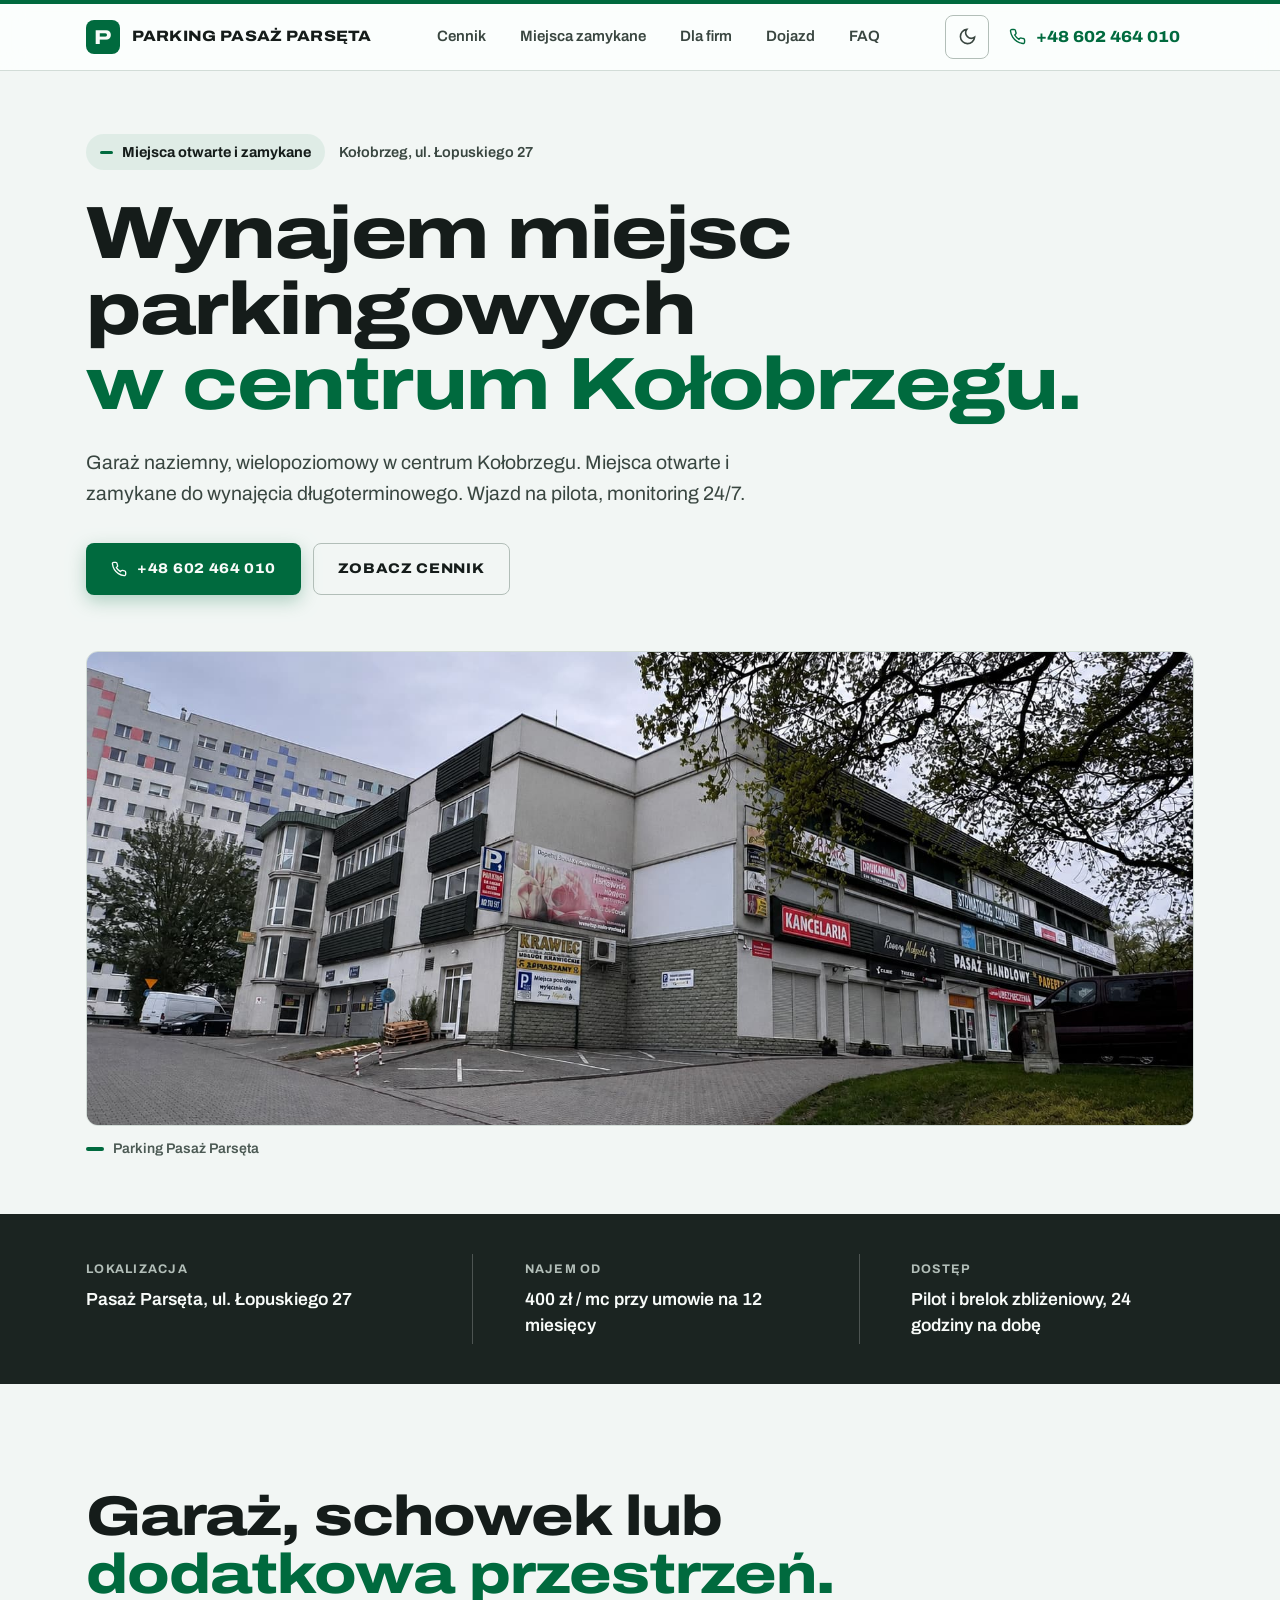
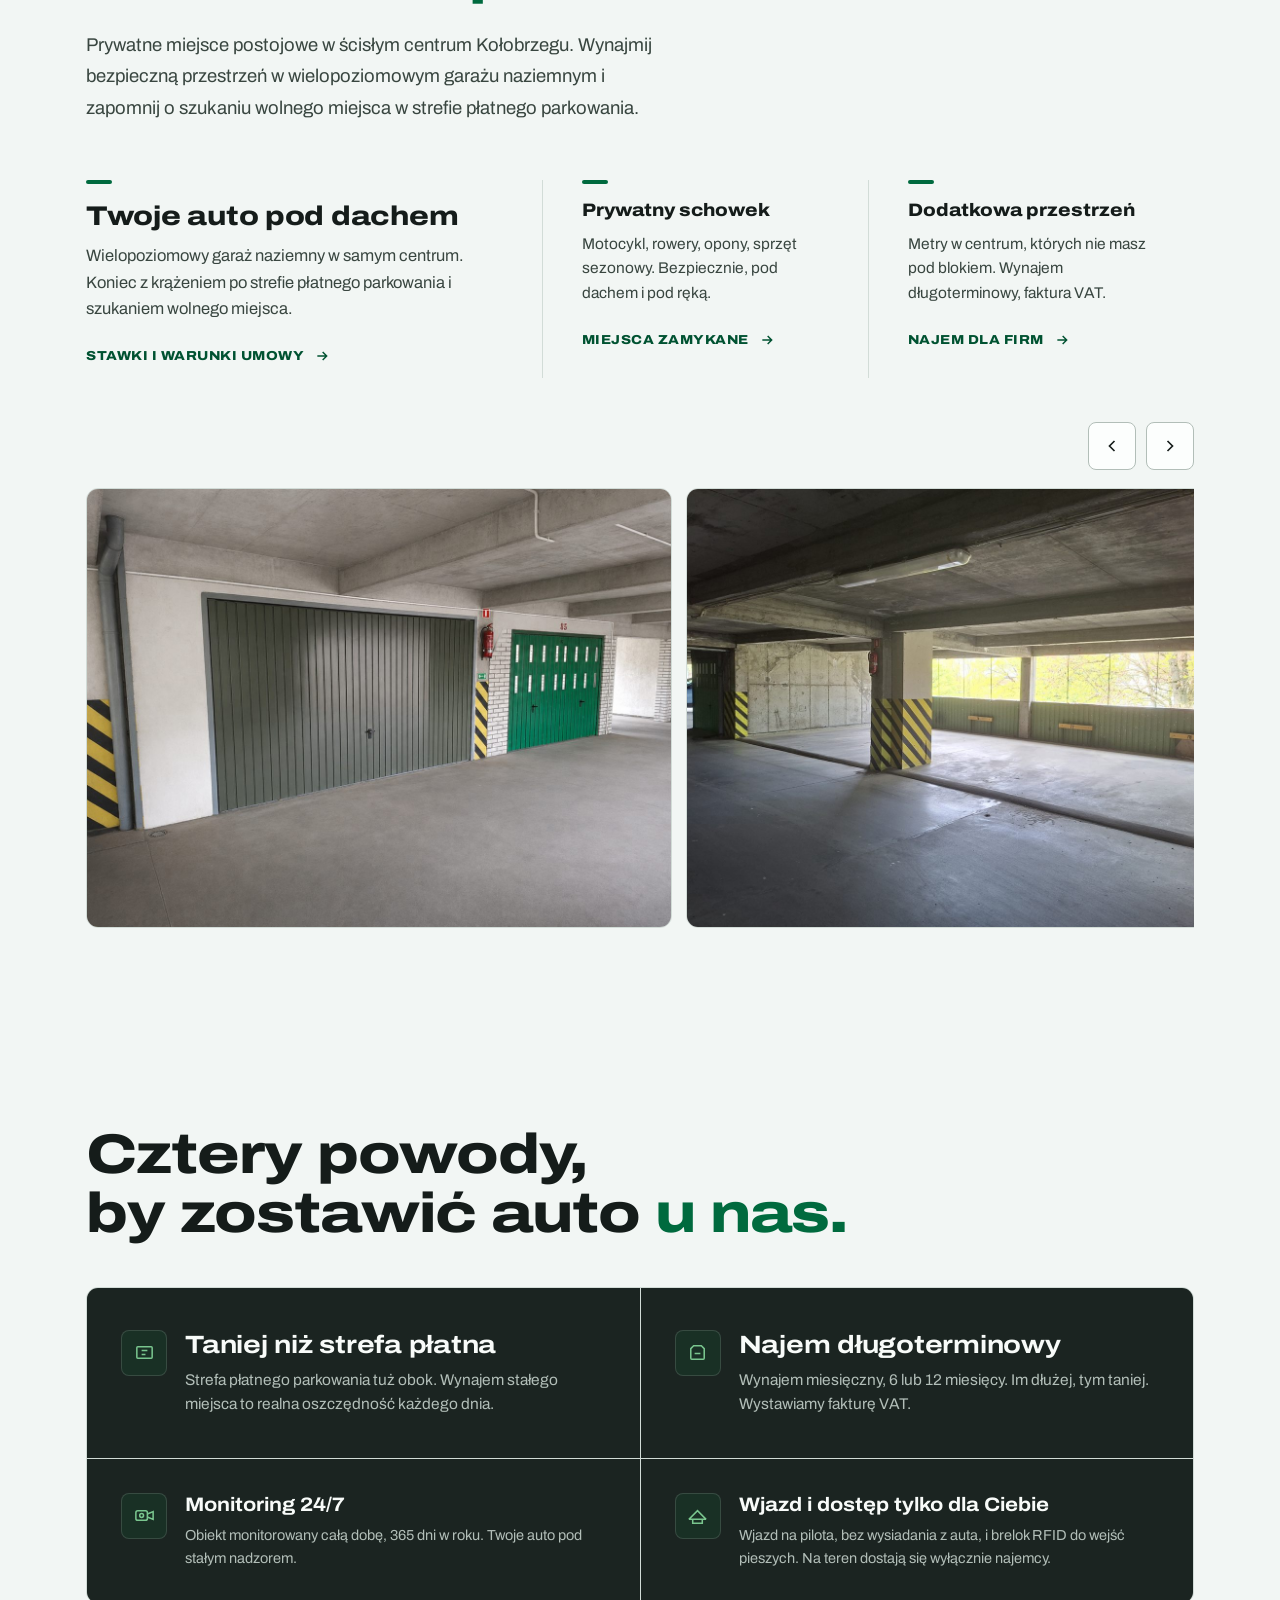
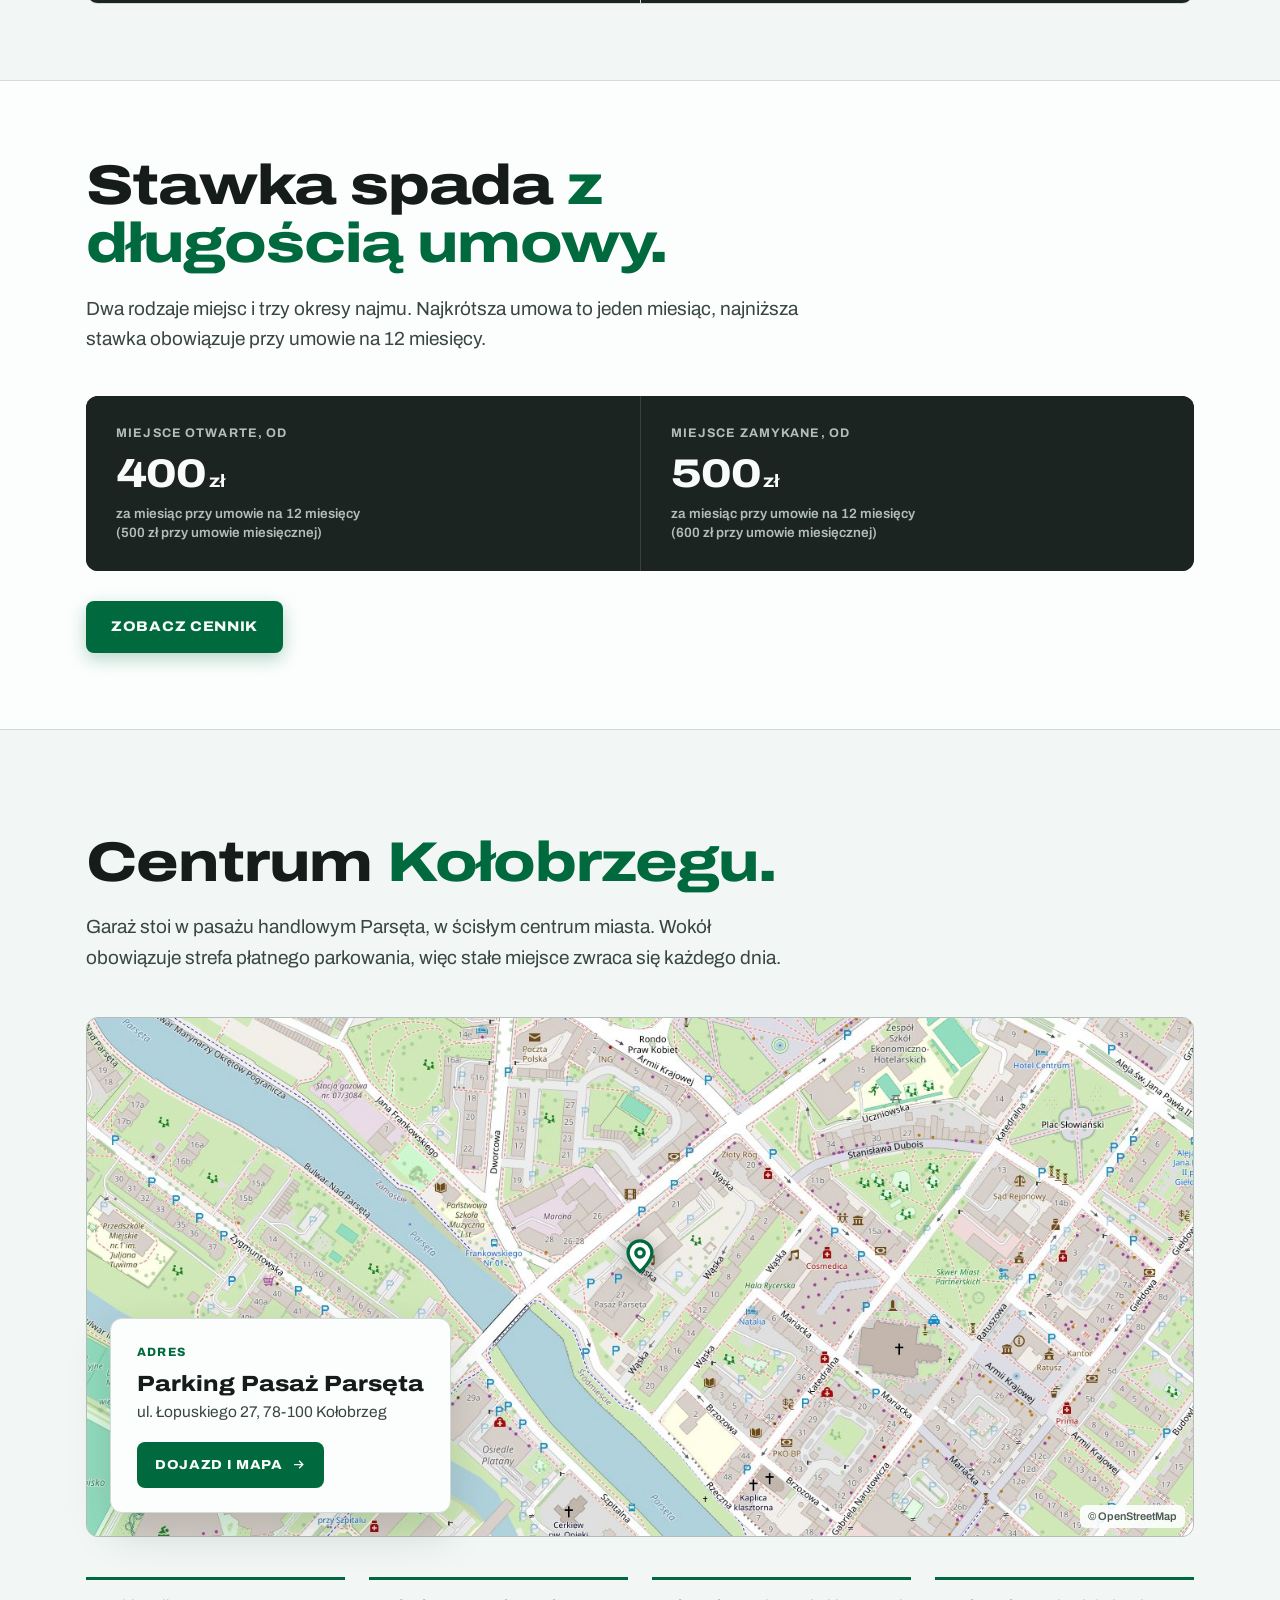
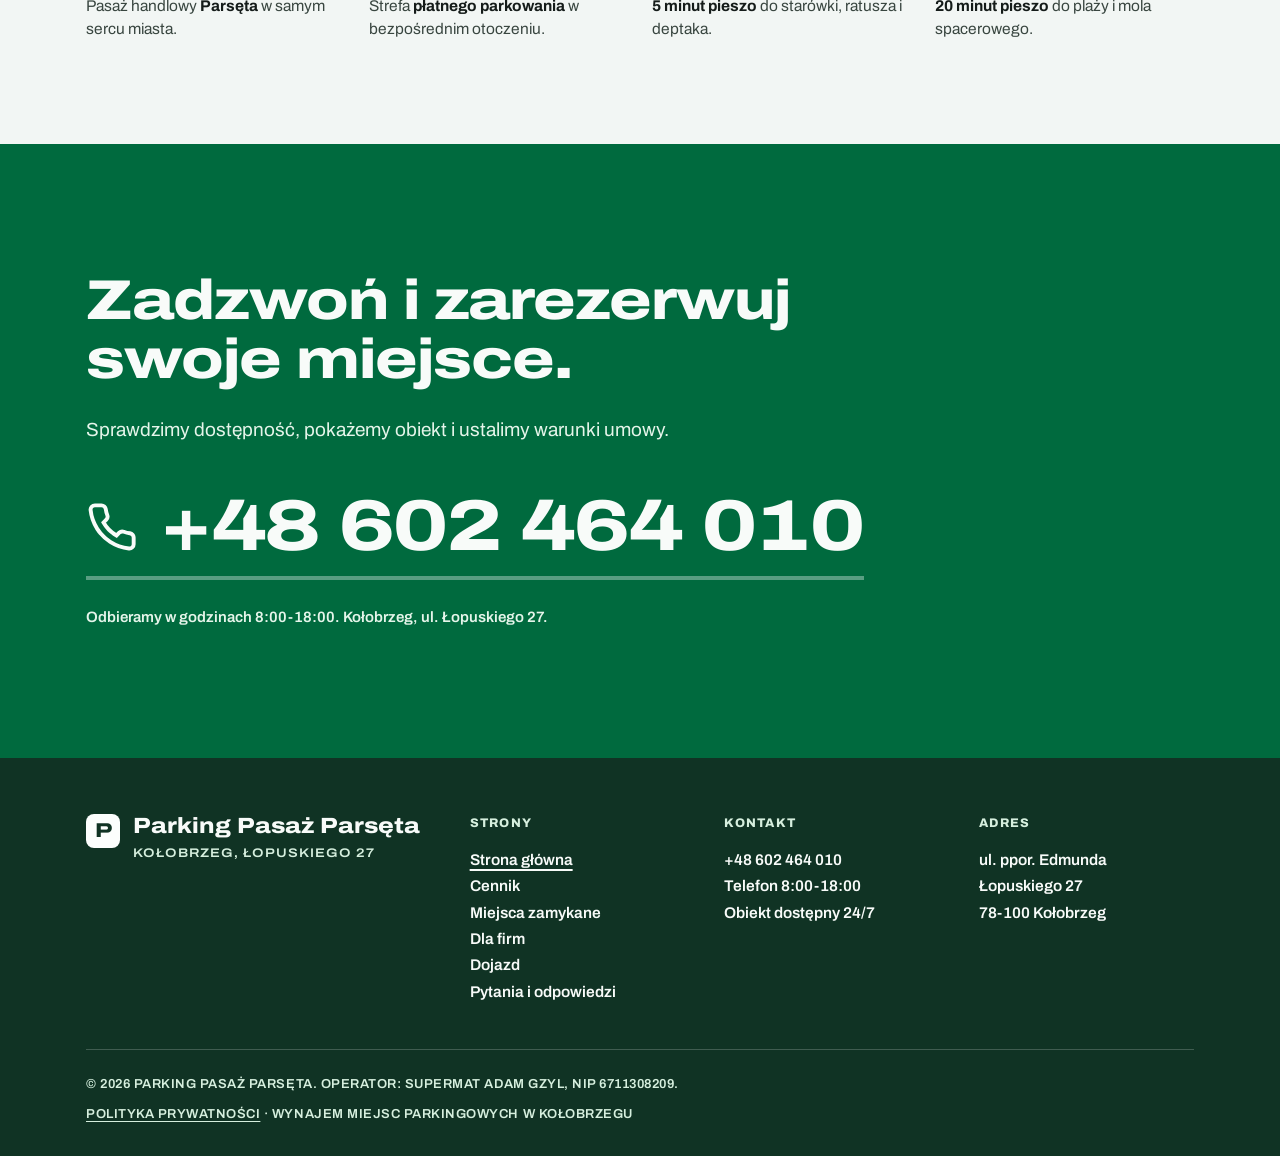
==== commit fd668210: "Add files via upload" ====
--- a/index.html
+++ b/index.html
@@ -1,6 +1,15 @@
 <!DOCTYPE html>
 <html lang="pl"><head>
 <meta charset="UTF-8">
+
+<!-- Adresy bez .html. GitHub Pages serwuje /cennik i /cennik.html jako to samo, ale jako
+     hosting statyczny nie potrafi przekierowania 301. Ten skrypt sprowadza stary adres
+     z .html do wersji czystej jeszcze przed renderem; `replace` nie zostawia wpisu
+     w historii, wiec przycisk Wstecz dziala normalnie. Bez JS strona dziala tak samo,
+     zmienia sie tylko to, co widac w pasku adresu. -->
+<script>
+  (function(){var p=location.pathname;if(location.protocol!=='http:'&&location.protocol!=='https:')return;if(!/\.html$/.test(p))return;location.replace((p==='/index.html'?'/':p.slice(0,-5))+location.search+location.hash);})();
+</script>
 <meta name="viewport" content="width=device-width, initial-scale=1.0, viewport-fit=cover">
 <meta name="color-scheme" content="light dark">
 <meta name="theme-color" media="(prefers-color-scheme: light)" content="#f5f7f4">
@@ -140,16 +149,16 @@
      ================================================================ -->
 <header class="topbar">
   <div class="container topbar-inner">
-    <a href="index.html" class="brand" aria-current="page">
+    <a href="/" class="brand" aria-current="page">
       <span class="brand-mark" aria-hidden="true">P</span>
       <span class="brand-name">Parking Pasaż Parsęta</span>
     </a>
     <nav class="mainnav" aria-label="Nawigacja główna">
-      <a href="cennik.html">Cennik</a>
-      <a href="miejsca-zamykane.html">Miejsca zamykane</a>
-      <a href="dla-firm.html">Dla firm</a>
-      <a href="dojazd.html">Dojazd</a>
-      <a href="faq.html">FAQ</a>
+      <a href="/cennik">Cennik</a>
+      <a href="/miejsca-zamykane">Miejsca zamykane</a>
+      <a href="/dla-firm">Dla firm</a>
+      <a href="/dojazd">Dojazd</a>
+      <a href="/faq">FAQ</a>
     </nav>
     <div class="topbar-actions">
       <button type="button" class="theme-toggle" data-theme-toggle aria-label="Włącz tryb ciemny" aria-pressed="false" title="Zmień motyw">
@@ -178,12 +187,12 @@
      ================================================================ -->
 <div class="navsheet" id="menu-witryny" popover>
   <nav class="navsheet-nav" aria-label="Nawigacja witryny">
-    <a href="index.html" aria-current="page">Strona główna</a>
-    <a href="cennik.html">Cennik</a>
-    <a href="miejsca-zamykane.html">Miejsca zamykane</a>
-    <a href="dla-firm.html">Dla firm</a>
-    <a href="dojazd.html">Dojazd</a>
-    <a href="faq.html">Pytania i odpowiedzi</a>
+    <a href="/" aria-current="page">Strona główna</a>
+    <a href="/cennik">Cennik</a>
+    <a href="/miejsca-zamykane">Miejsca zamykane</a>
+    <a href="/dla-firm">Dla firm</a>
+    <a href="/dojazd">Dojazd</a>
+    <a href="/faq">Pytania i odpowiedzi</a>
   </nav>
   <div class="navsheet-foot">
     <a class="navsheet-tel" href="tel:+48602464010" aria-label="Zadzwoń: +48 602 464 010">
@@ -226,7 +235,7 @@
           <svg viewBox="0 0 24 24" aria-hidden="true"><path d="M22 16.92v3a2 2 0 01-2.18 2 19.79 19.79 0 01-8.63-3.07 19.5 19.5 0 01-6-6 19.79 19.79 0 01-3.07-8.67A2 2 0 014.11 2h3a2 2 0 012 1.72c.13.96.37 1.9.72 2.81a2 2 0 01-.45 2.11L8.09 9.91a16 16 0 006 6l1.27-1.27a2 2 0 012.11-.45c.91.35 1.85.59 2.81.72A2 2 0 0122 16.92z"></path></svg>
           <span class="cta-call">Zadzwoń teraz</span><span class="cta-num">+48&nbsp;602&nbsp;464&nbsp;010</span>
         </a>
-        <a href="cennik.html" class="btn btn-secondary">Zobacz cennik</a>
+        <a href="/cennik" class="btn btn-secondary">Zobacz cennik</a>
       </div>
     </div>
 
@@ -278,21 +287,21 @@
       <div class="use use--primary">
         <h3 class="use-title">Twoje auto pod dachem</h3>
         <p class="use-desc">Wielopoziomowy garaż naziemny w samym centrum. Koniec z krążeniem po strefie płatnego parkowania i szukaniem wolnego miejsca.</p>
-        <a class="link-next" href="cennik.html">Stawki i warunki umowy
+        <a class="link-next" href="/cennik">Stawki i warunki umowy
           <svg viewBox="0 0 24 24" aria-hidden="true"><path d="M5 12h13M13 6l6 6-6 6"></path></svg>
         </a>
       </div>
       <div class="use">
         <h3 class="use-title">Prywatny schowek</h3>
         <p class="use-desc">Motocykl, rowery, opony, sprzęt sezonowy. Bezpiecznie, pod dachem i pod ręką.</p>
-        <a class="link-next" href="miejsca-zamykane.html">Miejsca zamykane
+        <a class="link-next" href="/miejsca-zamykane">Miejsca zamykane
           <svg viewBox="0 0 24 24" aria-hidden="true"><path d="M5 12h13M13 6l6 6-6 6"></path></svg>
         </a>
       </div>
       <div class="use">
         <h3 class="use-title">Dodatkowa przestrzeń</h3>
         <p class="use-desc">Metry w centrum, których nie masz pod blokiem. Wynajem długoterminowy, faktura VAT.</p>
-        <a class="link-next" href="dla-firm.html">Najem dla firm
+        <a class="link-next" href="/dla-firm">Najem dla firm
           <svg viewBox="0 0 24 24" aria-hidden="true"><path d="M5 12h13M13 6l6 6-6 6"></path></svg>
         </a>
       </div>
@@ -361,7 +370,7 @@
 </section>
 
 <!-- ================================================================
-     CENNIK -skrót, pełne stawki na cennik.html
+     CENNIK -skrót, pełne stawki na /cennik
      ================================================================ -->
 <section id="cennik-skrot" class="pricing tight">
   <div class="container">
@@ -385,13 +394,13 @@
     </div>
 
     <div class="btn-row">
-      <a href="cennik.html" class="btn btn-primary">Zobacz cennik</a>
+      <a href="/cennik" class="btn btn-primary">Zobacz cennik</a>
     </div>
   </div>
 </section>
 
 <!-- ================================================================
-     LOKALIZACJA -skrót, dokładny dojazd na dojazd.html.
+     LOKALIZACJA -skrót, dokładny dojazd na /dojazd.
      Podglad mapy jest statyczny i serwowany z naszego hostingu, więc ta
      strona nie wysyła do Google żadnych zapytań i nie potrzebuje zgody.
      ================================================================ -->
@@ -417,7 +426,7 @@
         <div class="label">Adres</div>
         <div class="name">Parking Pasaż Parsęta</div>
         <div class="street">ul. Łopuskiego 27, 78-100 Kołobrzeg</div>
-        <a href="dojazd.html" class="maps-link">
+        <a href="/dojazd" class="maps-link">
           Dojazd i mapa
           <svg viewBox="0 0 24 24" aria-hidden="true"><path d="M5 12h13M13 6l6 6-6 6"></path></svg>
         </a>
@@ -466,12 +475,12 @@
       </div>
       <nav class="footer-col" aria-label="Strony witryny">
         <h3>Strony</h3>
-        <a href="index.html" aria-current="page">Strona główna</a>
-        <a href="cennik.html">Cennik</a>
-        <a href="miejsca-zamykane.html">Miejsca zamykane</a>
-        <a href="dla-firm.html">Dla firm</a>
-        <a href="dojazd.html">Dojazd</a>
-        <a href="faq.html">Pytania i odpowiedzi</a>
+        <a href="/" aria-current="page">Strona główna</a>
+        <a href="/cennik">Cennik</a>
+        <a href="/miejsca-zamykane">Miejsca zamykane</a>
+        <a href="/dla-firm">Dla firm</a>
+        <a href="/dojazd">Dojazd</a>
+        <a href="/faq">Pytania i odpowiedzi</a>
       </nav>
       <div class="footer-col">
         <h3>Kontakt</h3>
@@ -485,7 +494,7 @@
     </div>
     <div class="footer-bottom">
       <span>© 2026 Parking Pasaż Parsęta. Operator: Supermat Adam Gzyl, NIP 6711308209.</span>
-      <span><a href="polityka-prywatnosci.html">Polityka prywatności</a> · Wynajem miejsc parkingowych w Kołobrzegu</span>
+      <span><a href="/polityka-prywatnosci">Polityka prywatności</a> · Wynajem miejsc parkingowych w Kołobrzegu</span>
     </div>
   </div>
 </footer>
--- a/styles.css
+++ b/styles.css
@@ -0,0 +1,1392 @@
+@charset "UTF-8";
+
+/* ==================================================================
+   Parking Pasaż Parsęta -system „Dzienna / Nocna zmiana"
+   North Star: „Malowana linia" (patrz DESIGN.md)
+
+   Jeden arkusz dla całej witryny. Wcześniej te reguły siedziały inline
+   w index.html; przy witrynie wielostronicowej wspólny plik jest
+   jednym źródłem prawdy i cache'uje się między podstronami.
+
+   Spis:
+    1. Czcionka (self-host)          8. Tablice i kafle
+    2. Tokeny „Dziennej zmiany"      9. Cennik
+    3. Reset i baza                 10. Mapa za zgodą + adres
+    4. Layout i typografia          11. Galeria (filmstrip)
+    5. Listwa i nawigacja           12. Dokument (FAQ, polityka, 404)
+    6. Przyciski                    13. Kontakt, stopka, callbar
+    7. Hero i nagłówki stron        14. Motyw ciemny, druk, a11y
+   ================================================================== */
+
+/* ============ 1. CZCIONKA -hostowana lokalnie (zero zapytań do Google) ============ */
+@font-face {
+  font-family: 'Archivo';
+  font-style: normal;
+  font-weight: 100 900;
+  font-stretch: 62% 125%;
+  font-display: swap;
+  src: url(fonts/archivo-latin.woff2) format('woff2');
+  unicode-range: U+0000-00FF, U+0131, U+0152-0153, U+02BB-02BC, U+02C6, U+02DA, U+02DC, U+0304, U+0308, U+0329, U+2000-206F, U+20AC, U+2122, U+2191, U+2193, U+2212, U+2215, U+FEFF, U+FFFD;
+}
+@font-face {
+  font-family: 'Archivo';
+  font-style: normal;
+  font-weight: 100 900;
+  font-stretch: 62% 125%;
+  font-display: swap;
+  src: url(fonts/archivo-latin-ext.woff2) format('woff2');
+  unicode-range: U+0100-02BA, U+02BD-02C5, U+02C7-02CC, U+02CE-02D7, U+02DD-02FF, U+0304, U+0308, U+0329, U+1D00-1DBF, U+1E00-1E9F, U+1EF2-1EFF, U+2020, U+20A0-20AB, U+20AD-20C0, U+2113, U+2C60-2C7F, U+A720-A7FF;
+}
+
+/* ==================================================================
+   2. „DZIENNA ZMIANA" -jasny system wprost ze zdjęć obiektu:
+   beton, asfaltowa czerń, zieleń malowanych bram garażowych,
+   jeden ślad żółtej farby znakującej przy najlepszej cenie.
+   ================================================================== */
+:root {
+  --bg:          oklch(0.97 0.005 160);   /* beton -tło strony */
+  --surface:     oklch(0.995 0.002 160);  /* białe tablice */
+  --ink:         oklch(0.22 0.012 170);   /* asfalt -nagłówki */
+  --ink-2:       oklch(0.38 0.018 168);   /* akapity */
+  --ink-3:       oklch(0.455 0.02 168);   /* etykiety (tylko duże/krótkie) */
+  --line:        oklch(0.885 0.012 165);  /* fugi między płytami */
+  --line-2:      oklch(0.79 0.015 165);
+
+  --brand:       oklch(0.46 0.115 158);   /* zieleń bram -kolor prowadzący */
+  --brand-deep:  oklch(0.385 0.095 160);  /* hover / cień farby */
+  /* Zieleń do DROBNEGO tekstu (etykiety, numery, kickery). W jasnym motywie to ta sama
+     zieleń bram; w ciemnym rozjaśniona, bo brand na `surface` daje tam tylko 4.36:1.
+     Patrz „Zasada koloru na kolorze" w DESIGN.md. */
+  --brand-ink:   oklch(0.46 0.115 158);
+  --brand-dark:  oklch(0.29 0.05 162);    /* stopka */
+  --brand-tint:  oklch(0.945 0.028 158);  /* podświetlenie wiersza */
+  --on-brand:    oklch(0.985 0.004 160);  /* tekst na zieleni */
+  --on-brand-2:  oklch(0.955 0.022 156);  /* tekst drugorzędny na zieleni (≥4.5:1) */
+
+  --board:       oklch(0.25 0.014 172);   /* ciemna tablica informacyjna */
+  --board-line:  oklch(1 0 0 / 0.13);
+  --on-board:    oklch(0.985 0.004 160);  /* tekst na ciemnych kaflach -zawsze jasny */
+  --on-board-2:  oklch(0.79 0.015 165);
+  --board-icon:    oklch(0.76 0.11 152);     /* ikony na ciemnych tablicach (oba motywy) */
+  --board-icon-bg: oklch(0.62 0.16 152 / 0.1);
+
+  --paint:       oklch(0.87 0.145 95);    /* żółta farba znakująca */
+  --paint-ink:   oklch(0.31 0.065 90);
+
+  /* powierzchnie i akcenty przełączane między motywami (patrz „NOCNA ZMIANA") */
+  --topbar-bg:      oklch(0.995 0.002 160 / 0.92);  /* szklana listwa */
+  --brand-wash:     oklch(0.46 0.115 158 / 0.08);   /* podświetlenie hoverów */
+  --brand-wash-2:   oklch(0.46 0.115 158 / 0.12);   /* tło plakietki oszczędności */
+  --head-bg:        oklch(0.22 0.012 170);          /* nagłówek tablicy cennika */
+  --head-ink:       oklch(0.995 0.002 160);
+  --head-ink-2:     oklch(0.80 0.012 165);
+  --inline-underline: oklch(0.46 0.115 158 / 0.4);  /* podkreślenie linków w tekście */
+  --on-footer:      oklch(0.985 0.004 160);         /* tekst w stopce -zawsze jasny */
+  --on-footer-2:    oklch(0.93 0.035 156);
+  --footer-mark-bg: oklch(0.995 0.002 160);         /* znak „P" w stopce */
+  --footer-mark-ink:oklch(0.29 0.05 162);
+  --plate-shadow:   0 18px 44px oklch(0.22 0.012 170 / 0.16);
+  --cta-shadow:     0 6px 18px oklch(0.46 0.115 158 / 0.28);
+  --cta-shadow-hi:  0 10px 24px oklch(0.46 0.115 158 / 0.34);
+  /* Woal pod otwartym arkuszem menu (jedyne użycie przygaszania w systemie) */
+  --scrim:          oklch(0.22 0.012 170 / 0.28);
+
+  --sans: 'Archivo', system-ui, sans-serif;
+  --r-xs: 6px;    /* drobne plakietki (oszczędność, atrybucja mapy) */
+  --r-sm: 8px;    /* przyciski, plakietki */
+  --r-md: 12px;   /* tablice, zdjęcia */
+
+  /* Krzywe: mocny ease-out dla wjazdów, krótkie „ease" dla stanów.
+     Wbudowane easingi są zbyt miękkie i ruch traci intencję. */
+  --ease-out: cubic-bezier(0.22, 1, 0.36, 1);
+  --t-press: 140ms;
+  --t-state: 160ms;
+
+  /* Semantyczna skala warstw -żadnych 999 */
+  --z-callbar: 60;
+  --z-topbar: 50;
+  --z-plate: 2;
+  --z-consent: 70;
+  --z-skip: 100;
+}
+
+/* ============ 3. RESET I BAZA ============ */
+* { box-sizing: border-box; margin: 0; padding: 0; }
+html { scroll-behavior: smooth; }
+html, body {
+  background: var(--bg); color: var(--ink);
+  font-family: var(--sans);
+  -webkit-font-smoothing: antialiased;
+  overflow-x: hidden; overflow-x: clip;
+}
+body { font-size: 16.5px; line-height: 1.55; overflow-wrap: break-word; -webkit-text-size-adjust: 100%; text-size-adjust: 100%; }
+a { color: inherit; text-decoration: none; }
+img { display: block; max-width: 100%; }
+strong { font-weight: 700; }
+::selection { background: var(--brand); color: var(--on-brand); }
+:where(a, button, summary, [tabindex]):focus-visible {
+  outline: 3px solid var(--brand); outline-offset: 2px; border-radius: var(--r-sm);
+}
+.on-dark :where(a, button):focus-visible { outline-color: oklch(0.97 0.01 160); }
+main:focus, main:focus-visible { outline: none; }
+
+.visually-hidden {
+  position: absolute; width: 1px; height: 1px; overflow: hidden;
+  clip-path: inset(50%); white-space: nowrap;
+}
+
+/* ============ 4. LAYOUT I TYPOGRAFIA ============ */
+/* Poziomy padding respektuje wcięcia bezpieczne (notch) w orientacji poziomej -env()=0 na zwykłych urządzeniach */
+.container {
+  max-width: 1180px; margin: 0 auto; position: relative;
+  padding: 0 max(clamp(20px, 4vw, 36px), env(safe-area-inset-right)) 0 max(clamp(20px, 4vw, 36px), env(safe-area-inset-left));
+}
+/* Wariant dokumentowy -kolumna tekstu prawnego / FAQ */
+.container--doc { max-width: 880px; }
+
+h1, h2, h3 { text-wrap: balance; }
+p { text-wrap: pretty; }
+
+section { padding: clamp(64px, 10vw, 104px) 0; }
+section.tight { padding: clamp(48px, 7vw, 76px) 0; }
+[id] { scroll-margin-top: 86px; }
+
+.section-title {
+  font-size: clamp(32px, 4.6vw, 56px);
+  font-weight: 800; font-stretch: 122%;
+  line-height: 1.04; letter-spacing: -0.018em;
+  margin-bottom: 26px;
+}
+.section-title em { font-style: normal; color: var(--brand); }
+.section-lead { font-size: clamp(16.5px, 1.8vw, 19px); line-height: 1.6; color: var(--ink-2); max-width: 38em; }
+.section-title + .section-lead { margin-top: -6px; }
+
+.prose-narrow { max-width: 64ch; }
+.prose-narrow p { font-size: clamp(16.5px, 1.9vw, 18.5px); line-height: 1.68; color: var(--ink-2); }
+.prose-narrow p + p { margin-top: 16px; }
+.prose-narrow h3 {
+  font-size: clamp(19px, 2.2vw, 23px); font-weight: 800; font-stretch: 115%;
+  line-height: 1.25; letter-spacing: -0.012em; color: var(--ink);
+  margin: clamp(30px, 3.6vw, 40px) 0 12px;
+}
+.prose-narrow h3:first-child { margin-top: 0; }
+.prose-narrow a.inline, .link-inline { color: var(--brand-deep); font-weight: 600; border-bottom: 1.5px solid var(--inline-underline); }
+@media (hover: hover) {
+  .prose-narrow a.inline:hover, .link-inline:hover { border-bottom-color: var(--brand); }
+}
+
+/* Wjeżdża transformem, nie własnością `top` -animacja layoutu wymusza reflow */
+.skip-link {
+  position: absolute; left: 16px; top: 12px; z-index: var(--z-skip);
+  background: var(--ink); color: var(--surface);
+  padding: 12px 18px; border-radius: var(--r-sm); font-weight: 600;
+  transform: translateY(-200%);
+  transition: transform .2s var(--ease-out);
+}
+.skip-link:focus-visible { transform: none; }
+
+/* ==================================================================
+   5. LISTWA I NAWIGACJA WIELOSTRONICOWA
+
+   Zasada: nawigacja to prawdziwe linki do stron, działa bez JS.
+   • ≥901px: jeden wiersz (brand · nawigacja · telefon), listwa sticky.
+   • ≤900px: listwa jest przyklejona i wąska (58px z malowaną linią),
+     a pięć pozycji plus telefon siedzi w arkuszu menu otwieranym
+     hamburgerem (sekcja 5a). Arkusz to natywny popover, więc rozwijanie
+     nie zależy od JavaScriptu; gdy przeglądarka nie zna popovera,
+     nawigacja wraca do zawijanych chipów pod niesticky listwą (wariant
+     zapasowy niżej). Telefon zostaje w zasięgu kciuka w callbarze.
+   ================================================================== */
+.topbar {
+  position: sticky; top: 0; z-index: var(--z-topbar);
+  background: var(--topbar-bg);
+  backdrop-filter: blur(12px);
+  -webkit-backdrop-filter: blur(12px);
+  border-top: 4px solid var(--brand);      /* malowana linia -sygnatura */
+  border-bottom: 1px solid var(--line);
+}
+.topbar-inner { display: flex; align-items: center; justify-content: space-between; gap: 20px; min-height: 66px; }
+.brand { display: flex; align-items: center; gap: 12px; font-weight: 800; font-stretch: 115%; font-size: 15px; letter-spacing: 0.01em; text-transform: uppercase; }
+.brand-mark {
+  width: 34px; height: 34px; flex-shrink: 0;
+  background: var(--brand); color: var(--on-brand);
+  display: grid; place-items: center;
+  font-size: 20px; font-weight: 800; font-stretch: 125%;
+  border-radius: var(--r-sm);
+}
+.mainnav { display: flex; gap: 6px; }
+.mainnav a {
+  position: relative;
+  font-size: 15px; font-weight: 600; color: var(--ink-2);
+  padding: 12px 14px; border-radius: var(--r-sm);
+  transition: color var(--t-state) ease, background var(--t-state) ease, transform var(--t-press) var(--ease-out);
+}
+.mainnav a:active { transform: scale(0.97); }
+@media (hover: hover) {
+  .mainnav a:hover { color: var(--ink); background: var(--brand-wash); }
+}
+/* Strona bieżąca: malowana linia pod etykietą + pełny kontrast tekstu */
+.mainnav a[aria-current="page"] { color: var(--ink); background: var(--brand-wash); font-weight: 700; }
+.mainnav a[aria-current="page"]::after {
+  content: ""; position: absolute; left: 14px; right: 14px; bottom: 6px;
+  /* `brand-ink`, nie `brand`: cienki znacznik na tle brand-wash. W jasnym motywie
+     oba tokeny są identyczne, w ciemnym `brand` dawał tu 2.84:1 zamiast 3.88:1. */
+  height: 3px; border-radius: 2px; background: var(--brand-ink);
+}
+.topbar-actions { display: flex; align-items: center; gap: 6px; }
+.topbar-tel {
+  display: inline-flex; align-items: center; gap: 10px; min-height: 44px;
+  font-weight: 800; font-stretch: 110%; font-size: 16px;
+  color: var(--brand); padding: 10px 14px; border-radius: var(--r-sm);
+  font-variant-numeric: tabular-nums;
+  transition: color var(--t-state) ease, background var(--t-state) ease, transform var(--t-press) var(--ease-out);
+}
+@media (hover: hover) {
+  .topbar-tel:hover { color: var(--brand-deep); background: var(--brand-wash); }
+}
+/* Telefon to element konwersji -wciśnięcie musi dawać odpowiedź także bez hovera */
+.topbar-tel:active { transform: scale(0.97); }
+.topbar-tel svg { width: 17px; height: 17px; stroke: currentColor; fill: none; stroke-width: 2; flex-shrink: 0; }
+
+/* Ukryty bez JS -przełącznik nic by nie robił i miałby błędną etykietę;
+   motyw automatyczny (prefers-color-scheme) działa niezależnie od tego przycisku. */
+.theme-toggle {
+  display: none; place-items: center;
+  width: 44px; height: 44px; flex-shrink: 0;
+  background: transparent; color: var(--ink-2);
+  border: 1.5px solid var(--line-2); border-radius: var(--r-sm);
+  cursor: pointer;
+  transition: color var(--t-state) ease, border-color var(--t-state) ease, background var(--t-state) ease, transform var(--t-press) var(--ease-out);
+}
+html.js .theme-toggle { display: inline-grid; }
+@media (hover: hover) {
+  .theme-toggle:hover { color: var(--brand); border-color: var(--brand); background: var(--brand-wash); }
+}
+.theme-toggle:active { transform: scale(0.94); }
+.theme-toggle svg { width: 19px; height: 19px; stroke: currentColor; fill: none; stroke-width: 2; }
+/* Ikona odzwierciedla motyw efektywny -działa też bez JS (śledzi te same warunki co motyw) */
+.theme-toggle .icon-sun { display: none; }
+.theme-toggle .icon-moon { display: block; }
+@media (prefers-color-scheme: dark) {
+  :root:not([data-theme]) .theme-toggle .icon-sun { display: block; }
+  :root:not([data-theme]) .theme-toggle .icon-moon { display: none; }
+}
+:root[data-theme="dark"] .theme-toggle .icon-sun { display: block; }
+:root[data-theme="dark"] .theme-toggle .icon-moon { display: none; }
+
+/* Ciasny desktop (1024-1120px): skracamy oddechy, nawigacja zostaje w jednym wierszu */
+@media (max-width: 1120px) and (min-width: 901px) {
+  .topbar-inner { gap: 12px; }
+  .brand { font-size: 12.5px; gap: 10px; }
+  .brand-name { max-width: 12ch; line-height: 1.15; }
+  .mainnav a { font-size: 14.5px; padding: 12px 11px; }
+  .mainnav a[aria-current="page"]::after { left: 11px; right: 11px; }
+  .topbar-tel { font-size: 15px; padding: 10px 10px; gap: 8px; }
+}
+
+/* ---------- ≤900px: wspólna baza listwy (dla obu wariantów nawigacji) ---------- */
+@media (max-width: 900px) {
+  .brand { flex: 1 1 auto; min-width: 0; }
+  .topbar-actions { flex: 0 0 auto; }
+}
+
+/* ---------- Wariant zapasowy: przeglądarka bez popovera ----------
+   Dokładnie zachowanie z poprzedniej wersji witryny: listwa nie jest
+   przyklejona, a pełna nawigacja stoi pod nią w dwóch wierszach chipów.
+   Nawigacja nigdy nie zależy od skryptu ani od nowego API. */
+@supports not selector(:popover-open) {
+  @media (max-width: 900px) {
+    .topbar { position: static; }
+    .topbar-inner { flex-wrap: wrap; gap: 10px 12px; padding: 12px 0; min-height: 0; }
+    .mainnav {
+      order: 3; flex: 1 0 100%;
+      flex-wrap: wrap; gap: 8px;
+    }
+    .mainnav a {
+      display: inline-flex; align-items: center; min-height: 44px;
+      padding: 10px 14px; font-size: 14px; font-weight: 700;
+      border: 1px solid var(--line); background: var(--surface);
+    }
+    .mainnav a[aria-current="page"] { border-color: var(--brand); background: var(--brand-wash); }
+    .mainnav a[aria-current="page"]::after { left: 13px; right: 13px; bottom: 5px; }
+    [id] { scroll-margin-top: 16px; }
+  }
+  @media (max-width: 420px) {
+    .brand-name { font-size: 11px; max-width: 14ch; line-height: 1.2; }
+  }
+}
+
+/* Wąskie telefony: numer w listwie ustępuje miejsca ikonie (nazwa dostępna
+   zostaje w aria-label, więc czytnik ekranu nadal czyta pełny numer).
+   Pełny numer stoi obok w arkuszu menu, w callbarze i w treści strony. */
+@media (max-width: 480px) {
+  .topbar-tel { padding: 10px; gap: 0; min-width: 44px; justify-content: center; }
+  .topbar-tel .tel-num { display: none; }
+}
+
+/* ==================================================================
+   5a. MENU MOBILNE -arkusz nawigacji (≤900px)
+
+   Mechanizm: natywny popover. Przycisk to zwykły <button popovertarget>,
+   arkusz to <div popover>. Przeglądarka daje z tego warstwę górną,
+   zamknięcie klawiszem Esc, zamknięcie kliknięciem obok i powrót fokusu
+   na przycisk -bez ani jednej linii JavaScriptu. Skrypt dokłada wyłącznie
+   lustrzane `aria-expanded` i domknięcie arkusza przy zmianie na desktop.
+
+   Przeglądarka bez popovera nie widzi tych reguł (blok @supports wyżej
+   zostawia jej chipy), więc nawigacja nie zależy ani od skryptu,
+   ani od nowego API.
+   ================================================================== */
+.navtoggle { display: none; }
+@supports not selector(:popover-open) {
+  .navsheet { display: none; }
+}
+
+@supports selector(:popover-open) {
+  @media (max-width: 900px) {
+    /* Wysokość listwy jest deterministyczna (44px przycisków < 54px wiersza,
+       więc powiększenie samego tekstu jej nie zmienia) -arkusz może się
+       o nią zaczepić bez pomiaru w JS. 54 + 4 malowanej linii + 1 fugi. */
+    :root { --bar-h: 59px; }
+
+    /* Listwa wraca do sticky: hamburger ma sens tylko wtedy, gdy jest pod
+       ręką na całej długości strony. W zamian wiersz jest niski i mieści
+       tylko wordmark, telefon i przycisk menu. */
+    .topbar { position: sticky; top: 0; }
+    .topbar-inner { flex-wrap: nowrap; gap: 10px; min-height: 54px; }
+    /* Wordmark w jednym wierszu (to trzyma wysokość listwy stałą), więc skala
+       musi zmieścić pełną nazwę obok telefonu i przycisku menu. Elipsa zostaje
+       tylko jako bezpiecznik przy skrajnym powiększeniu tekstu. */
+    .brand { font-size: 12px; gap: 10px; }
+    .brand-name { white-space: nowrap; overflow: hidden; text-overflow: ellipsis; }
+    .mainnav { display: none; }
+    /* Motyw to preferencja, nie nawigacja -na telefonie schodzi do arkusza,
+       żeby w listwie zostały trzy elementy, z czego jeden to konwersja. */
+    html.js .topbar-actions .theme-toggle { display: none; }
+    .navtoggle { display: inline-grid; }
+    /* Kotwice muszą minąć przyklejoną listwę */
+    [id] { scroll-margin-top: calc(var(--bar-h) + 12px); }
+
+    /* ---------- Przycisk menu ---------- */
+    .navtoggle {
+      width: 44px; height: 44px; flex-shrink: 0; place-items: center;
+      background: transparent; color: var(--ink-2);
+      border: 1.5px solid var(--line-2); border-radius: var(--r-sm);
+      cursor: pointer;
+      transition: color var(--t-state) ease, border-color var(--t-state) ease,
+                  background var(--t-state) ease, transform var(--t-press) var(--ease-out);
+    }
+    /* Hover tylko tam, gdzie istnieje wskaźnik (na dotyku stan by się przyklejał).
+       Przycisk żyje poniżej 901px, więc hover dotyczy głównie zwężonego okna
+       na desktopie -ale bez niego kontrolka byłaby tam martwa w reakcji. */
+    @media (hover: hover) and (pointer: fine) {
+      .navtoggle:hover { color: var(--brand-ink); border-color: var(--brand); background: var(--brand-wash); }
+    }
+    .navtoggle:active { transform: scale(0.94); }
+    .navtoggle svg { width: 20px; height: 20px; stroke: currentColor; fill: none; stroke-width: 2; }
+    /* Ikona podąża za stanem arkusza -bez JS, bez obracania i bez odbicia */
+    .navtoggle .icon-close { display: none; }
+    html:has(.navsheet:popover-open) .navtoggle {
+      color: var(--brand-ink); border-color: var(--brand); background: var(--brand-wash);
+    }
+    html:has(.navsheet:popover-open) .navtoggle .icon-burger { display: none; }
+    html:has(.navsheet:popover-open) .navtoggle .icon-close { display: block; }
+
+    /* ---------- Arkusz ---------- */
+    .navsheet {
+      position: fixed; inset: var(--bar-h) 0 auto 0;
+      width: auto; max-width: none; height: auto;
+      max-height: calc(100dvh - var(--bar-h) - 12px);
+      overflow-y: auto; overscroll-behavior: contain;
+      margin: 0;
+      padding: 10px max(14px, env(safe-area-inset-right, 0px))
+               calc(14px + env(safe-area-inset-bottom, 0px)) max(14px, env(safe-area-inset-left, 0px));
+      background: var(--surface); color: var(--ink);
+      border: 0; border-bottom: 1px solid var(--line);
+      border-radius: 0 0 var(--r-md) var(--r-md);
+      box-shadow: var(--plate-shadow);
+      /* Wjazd 190ms, wyjazd 120ms -system odpowiada szybciej, niż się otwiera */
+      opacity: 0; transform: translateY(-10px);
+      transition: opacity 120ms var(--ease-out), transform 120ms var(--ease-out),
+                  display 120ms allow-discrete, overlay 120ms allow-discrete;
+    }
+    .navsheet:popover-open { opacity: 1; transform: translateY(0); transition-duration: 190ms; }
+    @starting-style {
+      .navsheet:popover-open { opacity: 0; transform: translateY(-10px); }
+    }
+
+    /* Woal: mówi, że tło jest wyłączone (przewijanie naprawdę stoi) i odcina
+       arkusz od zielonego CTA strony pod nim. Pierwsze 59px zostaje czyste,
+       więc wordmark, telefon i „✕" w listwie nie tracą kontrastu.
+       Wartość podana wprost, bo dziedziczenie zmiennych do ::backdrop
+       jest młodsze niż samo API popovera. */
+    .navsheet::backdrop {
+      background: linear-gradient(to bottom, transparent 0 59px, var(--scrim) 59px);
+      opacity: 0;
+      transition: opacity 120ms var(--ease-out),
+                  display 120ms allow-discrete, overlay 120ms allow-discrete;
+    }
+    .navsheet:popover-open::backdrop { opacity: 1; transition-duration: 190ms; }
+    @starting-style {
+      .navsheet:popover-open::backdrop { opacity: 0; }
+    }
+    /* Przewijanie tła stoi, dopóki arkusz jest otwarty. `overflow` na <html>,
+       nie `position: fixed` na <body> -to drugie gubi pozycję na iOS. */
+    html:has(.navsheet:popover-open) { overflow: hidden; }
+
+    /* ---------- Pozycje ---------- */
+    .navsheet-nav { display: grid; }
+    .navsheet-nav a {
+      display: flex; align-items: center; min-height: 52px;
+      padding: 12px 14px; border-radius: var(--r-sm);
+      font-size: 16px; font-weight: 700; font-stretch: 110%; color: var(--ink-2);
+      transition: color var(--t-state) ease, background var(--t-state) ease,
+                  transform var(--t-press) var(--ease-out);
+    }
+    @media (hover: hover) and (pointer: fine) {
+      .navsheet-nav a:hover { color: var(--ink); background: var(--brand-wash); }
+    }
+    .navsheet-nav a:active { transform: scale(0.985); }
+    /* Strona bieżąca: malowana linia pod etykietą, tak jak w listwie na desktopie */
+    /* Malowana linia w `brand-ink`, nie `brand`: to cienki znacznik na jasnym
+       tle brand-wash, a w trybie ciemnym `brand` daje tam tylko 2.84:1
+       (Zasada zieleni tekstowej z DESIGN.md). `brand-ink` -> 3.88:1. */
+    .navsheet-nav a[aria-current="page"] {
+      color: var(--ink); background: var(--brand-wash);
+      text-decoration: underline; text-decoration-color: var(--brand-ink);
+      text-decoration-thickness: 3px; text-underline-offset: 5px;
+    }
+
+    /* ---------- Stopka arkusza: telefon i motyw ---------- */
+    .navsheet-foot { margin-top: 10px; padding-top: 12px; border-top: 1px solid var(--line); }
+    .navsheet-tel {
+      display: flex; align-items: center; justify-content: center; gap: 10px;
+      min-height: 54px; border-radius: var(--r-sm);
+      background: var(--brand); color: var(--on-brand);
+      font-size: 16px; font-weight: 800; font-stretch: 112%; letter-spacing: 0.02em;
+      font-variant-numeric: tabular-nums;
+      box-shadow: var(--cta-shadow);
+      transition: background var(--t-state) ease, transform var(--t-press) var(--ease-out);
+    }
+    @media (hover: hover) and (pointer: fine) {
+      .navsheet-tel:hover { background: var(--brand-deep); box-shadow: var(--cta-shadow-hi); }
+    }
+    .navsheet-tel:active { background: var(--brand-deep); transform: scale(0.97); }
+    .navsheet-tel svg { width: 18px; height: 18px; stroke: currentColor; fill: none; stroke-width: 2; flex-shrink: 0; }
+    .navsheet-godziny {
+      margin-top: 8px; text-align: center;
+      font-size: 13px; font-weight: 600; color: var(--ink-3);
+    }
+    .navsheet-theme { display: none; }
+    html.js .navsheet-theme {
+      display: flex; align-items: center; justify-content: space-between; gap: 12px;
+      margin-top: 12px; padding-top: 12px; border-top: 1px solid var(--line);
+    }
+    .navsheet-theme span {
+      font-size: 13px; font-weight: 700; font-stretch: 112%;
+      letter-spacing: 0.06em; text-transform: uppercase; color: var(--ink-3);
+    }
+
+    /* Arkusz jest jedynym „zawsze pod kciukiem" elementem, dopóki jest otwarty:
+       callbar i baner zgody schodzą, żeby nie licytowały się z jego CTA. */
+    html:has(.navsheet:popover-open) .callbar { transform: translateY(110%); }
+    html:has(.navsheet:popover-open) .cookie-baner {
+      opacity: 0; transform: translateY(20px); pointer-events: none;
+      transition: opacity var(--t-state) ease, transform var(--t-state) ease;
+    }
+  }
+  /* Telefon w orientacji poziomej: przy jednej kolumnie CTA z numerem wypadało
+     poza ekran i trzeba było do niego przewijać arkusz. Pozycje idą w dwie
+     kolumny, więc telefon zostaje widoczny od razu. */
+  @media (max-width: 900px) and (max-height: 480px) {
+    .navsheet-nav { grid-template-columns: 1fr 1fr; column-gap: 8px; }
+    .navsheet-nav a { min-height: 48px; }
+    .navsheet-tel { min-height: 50px; }
+    .navsheet-godziny { margin-top: 6px; }
+  }
+  @media (max-width: 400px) {
+    .brand { font-size: 10px; gap: 8px; }
+    .brand-mark { width: 30px; height: 30px; font-size: 18px; }
+  }
+  /* Poniżej 360px pełna nazwa nie zmieści się obok telefonu i menu bez ucinania
+     jej elipsą. Identyczność niesie wtedy sama tabliczka „P", a nazwa zostaje
+     w nazwie dostępnej linku -zamiast „Parking Pasaż Pa…" na ekranie. */
+  @media (max-width: 359px) {
+    .brand-name {
+      position: absolute; width: 1px; height: 1px; overflow: hidden;
+      clip-path: inset(50%); white-space: nowrap;
+    }
+  }
+  /* Zmiana na desktop przy otwartym arkuszu: CSS chowa go od razu (bez JS),
+     a skrypt dodatkowo domyka jego stan. */
+  @media (min-width: 901px) {
+    .navsheet:popover-open { display: none; }
+  }
+}
+
+/* ============ ŚCIEŻKA (breadcrumbs) ============ */
+.breadcrumbs ol { list-style: none; display: flex; flex-wrap: wrap; align-items: center; gap: 4px 6px; }
+.breadcrumbs li {
+  display: inline-flex; align-items: center; gap: 8px;
+  font-size: 13px; font-weight: 700; font-stretch: 110%;
+  letter-spacing: 0.05em; text-transform: uppercase; color: var(--ink-3);
+}
+.breadcrumbs li + li::before {
+  content: ""; width: 9px; height: 3px; border-radius: 2px;
+  background: var(--line-2); flex-shrink: 0;
+}
+.breadcrumbs a { color: var(--brand-deep); padding: 4px 0; }
+@media (hover: hover) { .breadcrumbs a:hover { color: var(--brand); text-decoration: underline; text-underline-offset: 3px; } }
+.breadcrumbs [aria-current="page"] { color: var(--ink-2); }
+
+/* ============ 6. PRZYCISKI ============ */
+.btn {
+  display: inline-flex; align-items: center; justify-content: center; gap: 10px;
+  min-height: 52px; padding: 14px 24px;
+  border-radius: var(--r-sm); border: 1.5px solid transparent;
+  font-family: inherit; font-size: 14px; font-weight: 800; font-stretch: 112%;
+  letter-spacing: 0.05em; text-transform: uppercase; cursor: pointer;
+  transition: transform var(--t-press) var(--ease-out), background var(--t-state) ease, border-color var(--t-state) ease, color var(--t-state) ease, box-shadow var(--t-state) ease;
+}
+.btn svg { width: 16px; height: 16px; stroke: currentColor; fill: none; stroke-width: 2; flex-shrink: 0; }
+.btn-primary { background: var(--brand); color: var(--on-brand); box-shadow: var(--cta-shadow); }
+.btn-secondary { background: transparent; color: var(--ink); border-color: var(--line-2); }
+/* Podniesienie tylko przy prawdziwym hoverze -na dotyku stan nie „przykleja się" po tapnięciu */
+@media (hover: hover) {
+  .btn-primary:hover { background: var(--brand-deep); transform: translateY(-1px); box-shadow: var(--cta-shadow-hi); }
+  .btn-secondary:hover { border-color: var(--brand); color: var(--brand); }
+}
+/* Wciśnięcie: wyraźny, natychmiastowy feedback także bez hovera (dotyk). */
+.btn:active { transform: scale(0.97); }
+.btn-primary:active { background: var(--brand-deep); }
+/* Wariant na ciemnym/zielonym tle */
+.on-dark .btn-secondary { color: var(--on-board); border-color: oklch(1 0 0 / 0.4); }
+@media (hover: hover) {
+  .on-dark .btn-secondary:hover { color: var(--on-board); border-color: var(--on-board); background: oklch(1 0 0 / 0.08); }
+}
+.btn-row { display: flex; gap: 12px; flex-wrap: wrap; }
+
+/* Link „dalej" -tekstowy, z malowaną strzałką */
+.link-next {
+  display: inline-flex; align-items: center; gap: 10px; min-height: 44px;
+  font-size: 14.5px; font-weight: 800; font-stretch: 112%;
+  letter-spacing: 0.04em; text-transform: uppercase; color: var(--brand-deep);
+  transition: color var(--t-state) ease, transform var(--t-press) var(--ease-out);
+}
+/* Strzałka jedzie transformem (nie `gap`), więc ruch nie przelicza layoutu wiersza */
+.link-next svg {
+  width: 16px; height: 16px; stroke: currentColor; fill: none; stroke-width: 2.2; flex-shrink: 0;
+  transition: transform var(--t-state) var(--ease-out);
+}
+@media (hover: hover) {
+  .link-next:hover { color: var(--brand); }
+  .link-next:hover svg { transform: translateX(4px); }
+}
+.link-next:active { transform: scale(0.98); }
+.on-dark .link-next { color: var(--board-icon); }
+
+/* ============ 7. HERO (strona główna) ============ */
+.hero { padding: clamp(44px, 7vh, 84px) 0 clamp(40px, 6vh, 72px); }
+.hero-meta {
+  display: flex; align-items: center; gap: 14px; flex-wrap: wrap;
+  font-size: 14.5px; font-weight: 600; color: var(--ink-2);
+  margin-bottom: 26px;
+}
+.hero-meta .live {
+  display: inline-flex; align-items: center; gap: 9px;
+  color: var(--ink); font-weight: 700;
+  background: var(--brand-wash);
+  padding: 7px 14px; border-radius: 999px;
+}
+/* Znacznik w motywie „malowanej linii" -zielony pasek, nie kropka-status */
+.hero-meta .live::before { content: ""; width: 13px; height: 3px; border-radius: 2px; background: var(--brand); flex-shrink: 0; }
+.hero h1 {
+  font-size: clamp(38px, 5.8vw, 74px);
+  font-weight: 800; font-stretch: 122%;
+  line-height: 1.02; letter-spacing: -0.02em;
+  margin-bottom: 24px;
+}
+.hero h1 em { font-style: normal; color: var(--brand); }
+.hero-lead { font-size: clamp(17px, 2vw, 19.5px); line-height: 1.6; color: var(--ink-2); max-width: 34em; margin-bottom: 34px; }
+.hero-actions { display: flex; gap: 12px; flex-wrap: wrap; }
+.hero-actions .cta-num { display: none; }
+/* Na desktopie z myszą tap-to-call jest słabszy niż na telefonie. Zamiast chować
+   całe CTA (i zostawiać hero bez przycisku), pokazujemy w przycisku sam numer
+   -czytelny od razu, a link tel: nadal działa. */
+@media (min-width: 901px) and (pointer: fine) {
+  .hero-actions .cta-call { display: none; }
+  .hero-actions .cta-num  { display: inline; }
+}
+/* Szerokie zdjęcie -w hero i jako samodzielny pas na podstronie */
+.hero-photo, .wide-photo { margin-top: clamp(36px, 5vw, 56px); }
+.hero-photo img, .wide-photo img {
+  width: 100%; height: auto; aspect-ratio: 21 / 9; object-fit: cover;
+  border-radius: var(--r-md); border: 1px solid var(--line);
+}
+.hero-photo figcaption, .wide-photo figcaption {
+  margin-top: 12px; font-size: 14px; font-weight: 600; color: var(--ink-3);
+  display: flex; align-items: center; gap: 9px;
+}
+.hero-photo figcaption::before, .wide-photo figcaption::before { content: ""; width: 18px; height: 4px; border-radius: 2px; background: var(--brand); flex-shrink: 0; }
+@media (max-width: 860px) { .hero-photo img, .wide-photo img { aspect-ratio: 16 / 10; } }
+@media (max-width: 560px) { .hero-photo img, .wide-photo img { aspect-ratio: 4 / 3; } }
+
+@media (prefers-reduced-motion: no-preference) {
+  .hero-copy > * { animation: rise .65s var(--ease-out) backwards; }
+  .hero-copy > *:nth-child(2) { animation-delay: .07s; }
+  .hero-copy > *:nth-child(3) { animation-delay: .14s; }
+  .hero-copy > *:nth-child(4) { animation-delay: .21s; }
+  /* Kaskada wjazdu dotyczy wyłącznie hero -ten sam komponent użyty niżej na stronie
+     nie może animować się w tle, poza zasięgiem wzroku. */
+  .hero .hero-photo { animation: rise .7s var(--ease-out) .18s backwards; }
+  @keyframes rise { from { opacity: 0; transform: translateY(16px); } }
+}
+
+/* ============ NAGŁÓWEK PODSTRONY ============ */
+.page-head { padding: clamp(28px, 4vw, 44px) 0 clamp(34px, 5vw, 52px); }
+.page-head .breadcrumbs { margin-bottom: clamp(20px, 3vw, 30px); }
+.page-title {
+  font-size: clamp(34px, 5vw, 62px);
+  font-weight: 800; font-stretch: 122%;
+  line-height: 1.03; letter-spacing: -0.02em;
+  margin-bottom: 22px; max-width: 22ch;
+}
+.page-title em { font-style: normal; color: var(--brand); }
+.page-lead { font-size: clamp(17px, 2vw, 19.5px); line-height: 1.62; color: var(--ink-2); max-width: 40em; }
+.page-head .btn-row { margin-top: clamp(26px, 3.5vw, 36px); }
+@media (prefers-reduced-motion: no-preference) {
+  .page-head > .container > * { animation: rise .55s var(--ease-out) backwards; }
+  .page-head > .container > *:nth-child(2) { animation-delay: .06s; }
+  .page-head > .container > *:nth-child(3) { animation-delay: .12s; }
+  .page-head > .container > *:nth-child(4) { animation-delay: .18s; }
+}
+
+/* ============ 8. TABLICE I KAFLE ============ */
+
+/* Ciemny pas faktów */
+.facts { background: var(--board); color: var(--on-board); }
+.facts-grid {
+  display: grid; grid-template-columns: repeat(3, 1fr);
+  gap: 0 clamp(28px, 4vw, 56px); padding-block: clamp(28px, 4vw, 40px);
+}
+.facts-grid > div { padding: 6px 0; }
+.facts-grid > div + div { border-left: 1px solid oklch(1 0 0 / 0.22); padding-left: clamp(28px, 4vw, 56px); }
+.fact-label {
+  font-size: 12.5px; font-weight: 700; letter-spacing: 0.1em; text-transform: uppercase;
+  color: var(--on-board-2); margin-bottom: 8px;
+}
+.fact-value { font-size: 17.5px; font-weight: 600; line-height: 1.45; }
+@media (max-width: 760px) {
+  .facts-grid { grid-template-columns: 1fr; gap: 0; padding-block: 14px; }
+  .facts-grid > div { padding: 16px 0; }
+  .facts-grid > div + div { border-left: 0; padding-left: 0; border-top: 1px solid oklch(1 0 0 / 0.22); }
+}
+
+/* Tablica atutów -kafle na fugach, pierwszy wiersz z hierarchią */
+.features-board {
+  margin-top: 44px;
+  background: var(--line); border: 1px solid var(--line);
+  border-radius: var(--r-md); overflow: hidden;
+  display: grid; grid-template-columns: 1fr 1fr; gap: 1px;
+}
+.feature {
+  background: var(--board); color: var(--on-board);
+  padding: clamp(24px, 3vw, 34px) clamp(22px, 3vw, 34px);
+  display: grid; grid-template-columns: 46px 1fr; gap: 8px 18px;
+}
+.feature-icon {
+  grid-row: span 2;
+  width: 46px; height: 46px; border-radius: var(--r-sm);
+  border: 1px solid var(--board-line);
+  display: grid; place-items: center;
+  color: var(--board-icon);
+  background: var(--board-icon-bg);
+}
+.feature-icon svg { width: 23px; height: 23px; stroke: currentColor; fill: none; stroke-width: 1.6; }
+.feature h3 { font-size: 19.5px; font-weight: 700; font-stretch: 112%; line-height: 1.2; align-self: center; color: var(--on-board); }
+.feature p { font-size: 14.5px; line-height: 1.55; color: var(--on-board-2); }
+/* Pierwszy wiersz -dwa główne argumenty większe od pozostałych, żeby tablica
+   miała hierarchię zamiast identycznych kafli */
+.feature--primary { padding-block: clamp(30px, 3.6vw, 42px); }
+.feature--primary h3 { font-size: clamp(21px, 2.3vw, 25px); font-stretch: 118%; letter-spacing: -0.01em; }
+.feature--primary p { font-size: 15.5px; }
+@media (max-width: 760px) { .features-board { grid-template-columns: 1fr; } }
+
+/* Zastosowania -asymetryczna kompozycja z dominującą pierwszą kolumną.
+   Świadomie NIE siatka równych kart: pionowe fugi + większy typ pierwszej
+   kolumny budują hierarchię. */
+.uses {
+  margin-top: clamp(34px, 4.5vw, 56px);
+  display: grid; grid-template-columns: 1.4fr 1fr 1fr;
+}
+.use { padding: 0 clamp(26px, 3vw, 44px); }
+.use:first-child { padding-left: 0; }
+.use + .use { border-left: 1px solid var(--line); }
+.use-title { font-size: 18px; font-weight: 800; font-stretch: 112%; line-height: 1.28; margin-bottom: 10px; }
+.use-title::before { content: ""; display: block; width: 26px; height: 4px; border-radius: 2px; background: var(--brand); margin-bottom: 15px; }
+.use-desc { font-size: 15.5px; line-height: 1.6; color: var(--ink-2); }
+.use .link-next { margin-top: 12px; font-size: 13px; }
+.use--primary .use-title { font-size: clamp(21px, 2.4vw, 27px); font-stretch: 118%; letter-spacing: -0.01em; }
+.use--primary .use-desc { font-size: 16.5px; max-width: 24em; }
+.uses--even { grid-template-columns: repeat(2, 1fr); row-gap: clamp(28px, 4vw, 40px); }
+.uses--even .use:nth-child(odd) { padding-left: 0; }
+.uses--even .use:nth-child(3) { border-left: 0; }
+@media (max-width: 860px) {
+  .uses, .uses--even { grid-template-columns: 1fr; }
+  .use { padding: 22px 0; }
+  .use:first-child { padding-top: 6px; }
+  .use + .use { border-left: 0; border-top: 1px solid var(--line); }
+  .uses--even .use:nth-child(3) { border-top: 1px solid var(--line); }
+}
+
+/* Lista „co jest w cenie" -na ciemnej tablicy, dwie kolumny, bez kart */
+.board-list {
+  margin-top: clamp(30px, 4vw, 44px);
+  background: var(--board); color: var(--on-board);
+  border-radius: var(--r-md); padding: clamp(26px, 3.4vw, 38px);
+}
+.board-list h3 {
+  font-size: clamp(19px, 2.2vw, 23px); font-weight: 800; font-stretch: 115%;
+  line-height: 1.2; margin-bottom: clamp(20px, 2.6vw, 28px);
+}
+.board-list ul { list-style: none; display: grid; grid-template-columns: 1fr 1fr; gap: 16px clamp(28px, 4vw, 48px); }
+.board-list li {
+  display: grid; grid-template-columns: 22px 1fr; gap: 12px; align-items: start;
+  font-size: 15.5px; line-height: 1.5; color: var(--on-board-2);
+}
+.board-list li strong { color: var(--on-board); font-weight: 700; }
+.board-list li svg { width: 20px; height: 20px; margin-top: 1px; stroke: var(--board-icon); fill: none; stroke-width: 2; }
+.board-list .note { margin-top: clamp(20px, 2.6vw, 26px); padding-top: 18px; border-top: 1px solid var(--board-line); font-size: 14.5px; color: var(--on-board-2); }
+@media (max-width: 700px) { .board-list ul { grid-template-columns: 1fr; } }
+
+/* Kroki najmu -prawdziwa sekwencja, dlatego numery mają tu sens */
+.steps { list-style: none; margin-top: clamp(30px, 4vw, 44px); display: grid; grid-template-columns: repeat(3, 1fr); gap: 1px; background: var(--line); border: 1px solid var(--line); border-radius: var(--r-md); overflow: hidden; }
+.steps li { background: var(--surface); padding: clamp(24px, 3vw, 32px); }
+.step-n {
+  display: block; font-size: 13px; font-weight: 800; font-stretch: 125%;
+  color: var(--brand-ink); font-variant-numeric: tabular-nums; letter-spacing: 0.08em;
+  margin-bottom: 14px;
+}
+.steps h3 { font-size: 19px; font-weight: 800; font-stretch: 112%; line-height: 1.25; margin-bottom: 9px; }
+.steps p { font-size: 15.5px; line-height: 1.55; color: var(--ink-2); }
+@media (max-width: 760px) { .steps { grid-template-columns: 1fr; } }
+
+/* Ramka informacyjna -zielony akcent u góry, pełne obramowanie (bez pasków bocznych) */
+.callout {
+  background: var(--surface); border: 1px solid var(--line);
+  border-top: 3px solid var(--brand);
+  border-radius: var(--r-md); padding: 22px 26px; margin: 26px 0;
+  max-width: 68ch;
+}
+.callout p { font-size: 16px; line-height: 1.6; color: var(--ink-2); }
+.callout p + p { margin-top: 12px; }
+.callout-label {
+  font-size: 12px; font-weight: 800; font-stretch: 118%;
+  letter-spacing: 0.1em; text-transform: uppercase; color: var(--brand-ink);
+  margin-bottom: 12px;
+}
+
+/* Pas z jedną liczbą / stawką -kompaktowy wskaźnik na podstronie */
+.rate-strip {
+  margin-top: clamp(30px, 4vw, 42px);
+  background: var(--board); color: var(--on-board);
+  border-radius: var(--r-md); overflow: hidden;
+  display: grid; grid-template-columns: repeat(3, 1fr); gap: 1px;
+}
+.rate-strip > div { background: var(--board); padding: clamp(20px, 2.6vw, 28px) clamp(20px, 2.6vw, 30px); }
+.rate-strip > div + div { box-shadow: -1px 0 0 var(--board-line); }
+.rate-strip--2 { grid-template-columns: repeat(2, 1fr); }
+.rate-strip .r-label { font-size: 12.5px; font-weight: 700; letter-spacing: 0.09em; text-transform: uppercase; color: var(--on-board-2); margin-bottom: 10px; }
+.rate-strip .r-value { font-size: clamp(30px, 3.4vw, 40px); font-weight: 800; font-stretch: 122%; line-height: 1; letter-spacing: -0.02em; font-variant-numeric: tabular-nums; }
+.rate-strip .r-cur { font-size: 0.45em; font-weight: 700; letter-spacing: 0; margin-left: 2px; }
+.rate-strip .r-unit { font-size: 13.5px; font-weight: 600; color: var(--on-board-2); margin-top: 10px; line-height: 1.45; }
+.rate-strip + .btn-row { margin-top: clamp(24px, 3vw, 30px); }
+@media (max-width: 700px) {
+  .rate-strip, .rate-strip--2 { grid-template-columns: 1fr; }
+  .rate-strip > div + div { box-shadow: 0 -1px 0 var(--board-line); }
+}
+
+/* ============ 9. CENNIK ============ */
+.pricing { background: var(--surface); border-top: 1px solid var(--line); border-bottom: 1px solid var(--line); }
+.pricing-grid {
+  display: grid; grid-template-columns: 1fr 1fr;
+  gap: clamp(20px, 3vw, 28px); margin-top: 44px;
+}
+.price-board {
+  background: var(--bg); border: 1px solid var(--line-2);
+  border-radius: var(--r-md); overflow: hidden;
+}
+.price-board-head { padding: 18px 26px 20px; background: var(--head-bg); color: var(--head-ink); }
+.price-board-head h3 { font-size: 19px; font-weight: 800; font-stretch: 115%; letter-spacing: 0.03em; text-transform: uppercase; }
+.price-board-head p { margin-top: 5px; font-size: 13.5px; font-weight: 500; color: var(--head-ink-2); }
+.price-board ul { list-style: none; }
+.price-row { display: flex; align-items: center; justify-content: space-between; gap: 18px; padding: 22px 26px; }
+.price-row + .price-row { border-top: 1px solid var(--line); }
+.p-meta { display: block; font-size: 12.5px; font-weight: 700; letter-spacing: 0.08em; text-transform: uppercase; color: var(--ink-3); margin-bottom: 5px; }
+.p-name { font-size: 21px; font-weight: 700; font-stretch: 112%; }
+.p-amount { text-align: right; }
+.p-value {
+  font-size: clamp(38px, 4vw, 48px); font-weight: 800; font-stretch: 122%;
+  line-height: 1; letter-spacing: -0.02em; font-variant-numeric: tabular-nums;
+}
+.p-unit { font-size: 13.5px; font-weight: 600; color: var(--ink-3); }
+.p-save {
+  display: inline-block; margin-top: 8px;
+  font-size: 12.5px; font-weight: 700; font-style: normal;
+  color: var(--brand-deep); background: var(--brand-wash-2);
+  padding: 5px 10px; border-radius: var(--r-xs);
+}
+.price-row.featured { background: var(--brand-tint); position: relative; border-top: 1px solid var(--line); }
+.price-row.featured .p-value { color: var(--brand-deep); }
+.price-tag {
+  position: absolute; top: -11px; right: 22px;
+  background: var(--paint); color: var(--paint-ink);
+  font-size: 11.5px; font-weight: 800; letter-spacing: 0.08em; text-transform: uppercase;
+  padding: 5px 11px; border-radius: 999px;
+}
+.pricing-note {
+  margin-top: 28px; display: inline-flex; align-items: center; gap: 10px;
+  font-size: 15px; font-weight: 600; color: var(--ink-2);
+  background: var(--brand-wash); border: 1px solid var(--line);
+  padding: 14px 20px; border-radius: var(--r-sm);
+}
+.pricing-note svg { width: 18px; height: 18px; stroke: var(--brand); fill: none; stroke-width: 1.8; flex-shrink: 0; }
+@media (max-width: 860px) {
+  .pricing-grid { grid-template-columns: 1fr; }
+  .price-row { padding: 18px 20px; }
+  .price-board-head { padding: 16px 20px; }
+}
+@media (max-width: 480px) { .p-unit { display: block; margin-top: 5px; } }
+
+/* Tabela porównawcza -w duchu tablic cennika: ciemny nagłówek, wiersze na fugach.
+   Porównuje cechy (nie powtarza stawek, które stoją wyżej w tablicach). */
+.table-wrap { overflow-x: auto; margin-top: clamp(30px, 4vw, 44px); border: 1px solid var(--line-2); border-radius: var(--r-md); }
+table.compare { width: 100%; border-collapse: collapse; font-size: 15.5px; min-width: 560px; background: var(--surface); }
+table.compare thead th {
+  text-align: left; background: var(--head-bg); color: var(--head-ink);
+  font-size: 12px; font-weight: 800; font-stretch: 115%;
+  letter-spacing: 0.08em; text-transform: uppercase;
+  padding: 16px 18px;
+}
+table.compare tbody th {
+  text-align: left; font-weight: 700; color: var(--ink); font-size: 15.5px;
+  padding: 15px 18px; vertical-align: top;
+}
+table.compare tbody td { padding: 15px 18px; color: var(--ink-2); line-height: 1.5; vertical-align: top; }
+table.compare tbody tr + tr th, table.compare tbody tr + tr td { border-top: 1px solid var(--line); }
+table.compare .yes, table.compare .no { display: inline-flex; align-items: center; gap: 9px; font-weight: 600; }
+table.compare .yes { color: var(--brand-deep); }
+table.compare svg { width: 17px; height: 17px; stroke: currentColor; fill: none; stroke-width: 2.2; flex-shrink: 0; }
+table.compare tbody tr:last-child th, table.compare tbody tr:last-child td { font-weight: 800; color: var(--ink); font-variant-numeric: tabular-nums; }
+.table-hint { margin-top: 10px; font-size: 13.5px; font-weight: 600; color: var(--ink-3); }
+/* Odstęp nad samotnym linkiem „dalej" pod blokiem treści */
+.after-block { margin-top: clamp(22px, 3vw, 30px); }
+@media (min-width: 761px) { .table-hint { display: none; } }
+
+/* ============ 10. MAPA ZA ZGODĄ + TABLICZKA ADRESOWA ============ */
+.location-map-wrap { position: relative; margin-top: 44px; }
+.location-map {
+  position: relative;
+  background: var(--line); border-radius: var(--r-md); overflow: hidden;
+  border: 1px solid var(--line-2); height: clamp(380px, 48vw, 520px);
+}
+.location-map--tall { height: clamp(420px, 54vw, 620px); }
+/* Iframe leży NAD podglądem i odsłania się dopiero po realnym załadowaniu (zdarzenie load) -
+   offline lub awaria Google zostawia widoczny statyczny podgląd zamiast pustej białej ramki */
+.location-map iframe {
+  position: absolute; inset: 0; width: 100%; height: 100%; border: none; display: block;
+  opacity: 0; transition: opacity .3s ease;
+}
+.location-map.mapa-zaladowana iframe { opacity: 1; }
+/* Przed zgodą w miejscu mapy stoi statyczny podgląd z naszego serwera (dane © OpenStreetMap) -
+   wygląda jak mapa, ale nie wysyła nigdzie żadnych danych. */
+.map-placeholder { position: relative; height: 100%; overflow: hidden; }
+.map-static { width: 100%; height: 100%; object-fit: cover; filter: saturate(0.85); }
+@media (prefers-color-scheme: dark) {
+  :root:not([data-theme]) .map-static { filter: invert(0.92) hue-rotate(180deg) saturate(0.5) contrast(0.92); }
+}
+:root[data-theme="dark"] .map-static { filter: invert(0.92) hue-rotate(180deg) saturate(0.5) contrast(0.92); }
+:root[data-theme="light"] .map-static { filter: saturate(0.85); }
+.map-pin {
+  position: absolute; left: 50%; top: 50%; transform: translate(-50%, -100%);
+  width: 44px; height: 44px; color: var(--brand);
+  filter: drop-shadow(0 4px 10px oklch(0.22 0.012 170 / 0.4));
+}
+.map-pin svg { width: 100%; height: 100%; stroke: currentColor; fill: var(--surface); stroke-width: 1.8; }
+.map-card {
+  position: absolute; left: 50%; top: 22px; transform: translateX(-50%);
+  width: min(88%, 400px);
+  background: var(--topbar-bg);
+  backdrop-filter: blur(12px); -webkit-backdrop-filter: blur(12px);
+  border: 1px solid var(--line); border-top: 3px solid var(--brand);
+  border-radius: var(--r-md); box-shadow: var(--plate-shadow);
+  padding: 16px 20px; text-align: center;
+  display: grid; gap: 12px; justify-items: center;
+}
+.map-card p { font-size: 14.5px; line-height: 1.5; color: var(--ink-2); }
+.map-card .btn { min-height: 46px; padding: 11px 20px; }
+/* Bez JS nie ma jak wyrazić zgody -podpowiadamy istniejącą alternatywę */
+.map-card-alt { font-size: 13px; color: var(--ink-3); }
+html.js .map-card-alt { display: none; }
+.map-attrib {
+  position: absolute; right: 8px; bottom: 8px;
+  font-size: 11px; font-weight: 600; color: var(--ink-3);
+  background: var(--topbar-bg); padding: 3px 8px; border-radius: var(--r-xs);
+}
+[data-map-load] { display: none; }
+html.js [data-map-load] { display: inline-flex; }
+@media (max-width: 760px) {
+  /* Niski kontener: karta centralnie u góry zachodziłaby na pinezkę w centrum -
+     schodzi na dół (tabliczka adresowa jest wtedy POD mapą), a atrybucja ucieka do góry */
+  .map-card { top: auto; bottom: 16px; }
+  .map-attrib { bottom: auto; top: 8px; }
+}
+
+.address-plate {
+  position: absolute; left: 24px; bottom: 24px; z-index: var(--z-plate);
+  background: var(--surface); border: 1px solid var(--line);
+  border-radius: var(--r-md); padding: 24px 26px;
+  box-shadow: var(--plate-shadow);
+  max-width: 360px;
+}
+.address-plate .label { font-size: 12px; font-weight: 800; letter-spacing: 0.1em; text-transform: uppercase; color: var(--brand-ink); margin-bottom: 10px; }
+.address-plate .name { font-size: 22px; font-weight: 800; font-stretch: 115%; line-height: 1.1; margin-bottom: 4px; }
+.address-plate .street { font-size: 15.5px; color: var(--ink-2); margin-bottom: 18px; }
+.maps-link {
+  display: inline-flex; align-items: center; gap: 9px;
+  min-height: 46px; padding: 11px 18px;
+  background: var(--brand); color: var(--on-brand);
+  border-radius: var(--r-sm);
+  font-size: 13px; font-weight: 800; font-stretch: 110%; letter-spacing: 0.05em; text-transform: uppercase;
+  transition: background var(--t-state) ease, transform var(--t-press) var(--ease-out);
+}
+@media (hover: hover) { .maps-link:hover { background: var(--brand-deep); transform: translateY(-1px); } }
+/* Stoi za regułą :hover, żeby wciśnięcie wygrywało kaskadę także na desktopie */
+.maps-link:active { transform: scale(0.97); }
+.maps-link svg { width: 15px; height: 15px; stroke: currentColor; fill: none; stroke-width: 2; }
+@media (max-width: 760px) {
+  .address-plate { position: static; max-width: none; box-shadow: none; margin-top: 16px; }
+  .location-map, .location-map--tall { height: 340px; }
+}
+
+/* Punkty lokalizacji -malowana linia nad każdym */
+.location-points {
+  list-style: none; margin-top: clamp(28px, 4vw, 40px);
+  display: grid; grid-template-columns: repeat(4, 1fr); gap: 24px;
+}
+.location-points li {
+  font-size: 15.5px; line-height: 1.5; color: var(--ink-2);
+  padding-top: 14px; border-top: 3px solid var(--brand);
+}
+.location-points strong { color: var(--ink); }
+.location-points--3 { grid-template-columns: repeat(3, 1fr); }
+@media (max-width: 860px) { .location-points, .location-points--3 { grid-template-columns: 1fr 1fr; } }
+@media (max-width: 520px) { .location-points, .location-points--3 { grid-template-columns: 1fr; gap: 16px; } }
+
+/* Baner cookie (dotyczy wyłącznie mapy Google) */
+.cookie-baner {
+  position: fixed; left: 16px; right: 16px;
+  bottom: calc(16px + env(safe-area-inset-bottom, 0px));
+  z-index: var(--z-consent);
+  max-width: 620px; margin-inline: auto;
+  background: var(--surface); border: 1px solid var(--line); border-top: 4px solid var(--brand);
+  border-radius: var(--r-md); box-shadow: var(--plate-shadow);
+  padding: 20px 22px;
+}
+.cookie-baner p { font-size: 14.5px; line-height: 1.55; color: var(--ink-2); margin-bottom: 14px; }
+.cookie-baner strong { color: var(--ink); }
+.cookie-baner-akcje { display: flex; gap: 10px; flex-wrap: wrap; }
+.cookie-baner .btn { min-height: 46px; padding: 11px 18px; }
+@media (max-width: 480px) {
+  /* Wąskie telefony: długie etykiety zgody nie mieszczą się obok siebie */
+  .cookie-baner { left: 12px; right: 12px; padding: 18px; }
+  .cookie-baner-akcje { flex-direction: column; align-items: stretch; }
+  .cookie-baner .btn { width: 100%; padding-inline: 12px; }
+  .map-card .btn { width: 100%; padding-inline: 12px; }
+}
+@media (prefers-reduced-motion: no-preference) {
+  .cookie-baner { animation: baner-wjazd .5s var(--ease-out); }
+  @keyframes baner-wjazd { from { opacity: 0; transform: translateY(18px); } }
+}
+@media (max-width: 900px) {
+  /* nad mobilnym paskiem połączenia */
+  .cookie-baner { bottom: calc(88px + env(safe-area-inset-bottom, 0px)); }
+}
+
+/* ============ 11. GALERIA (filmstrip, działa bez JS) ============ */
+.gallery-head { display: none; }
+html.js .gallery-head { display: flex; justify-content: flex-end; margin: clamp(28px, 4vw, 44px) 0 14px; }
+html.js .gallery-head + .strip { margin-top: 0; }
+.gallery-arrows { display: none; gap: 10px; }
+html.js .gallery-arrows { display: flex; }
+.gallery-arrows button {
+  width: 48px; height: 48px; border-radius: var(--r-sm);
+  background: var(--surface); border: 1.5px solid var(--line-2); color: var(--ink);
+  cursor: pointer; display: grid; place-items: center;
+  transition: background var(--t-state) ease, border-color var(--t-state) ease, color var(--t-state) ease, opacity var(--t-state) ease, transform var(--t-press) var(--ease-out);
+}
+@media (hover: hover) { .gallery-arrows button:hover:not(:disabled) { border-color: var(--brand); color: var(--brand); } }
+.gallery-arrows button:active:not(:disabled) { transform: scale(0.94); }
+/* Kraniec galerii -strzałka gaśnie, gdy nie ma już czego przewijać */
+.gallery-arrows button:disabled { opacity: 0.35; cursor: default; }
+.gallery-arrows svg { width: 20px; height: 20px; stroke: currentColor; fill: none; stroke-width: 2; }
+@media (max-width: 760px) { html.js .gallery-arrows { display: none; } }
+
+.strip {
+  margin-top: clamp(28px, 4vw, 44px);
+  display: flex; gap: 14px;
+  overflow-x: auto; scroll-snap-type: x proximity;
+  padding: 4px 4px 18px;
+  scrollbar-width: thin; scrollbar-color: var(--line-2) transparent;
+  -webkit-overflow-scrolling: touch;
+}
+.strip figure { flex-shrink: 0; scroll-snap-align: start; }
+.strip img {
+  height: clamp(280px, 38vw, 440px); width: auto;
+  border-radius: var(--r-md); border: 1px solid var(--line);
+}
+.strip-hint { margin-top: 6px; font-size: 13.5px; font-weight: 600; color: var(--ink-3); }
+@media (min-width: 761px) { html.js .strip-hint { display: none; } }
+
+/* Zdjęcie z opisem -układ dwukolumnowy podstrony */
+.photo-split {
+  margin-top: clamp(34px, 4.5vw, 52px);
+  display: grid; grid-template-columns: 1.15fr 1fr; gap: clamp(26px, 4vw, 48px); align-items: start;
+}
+.photo-split figure { margin: 0; }
+.photo-split img { width: 100%; height: auto; aspect-ratio: 4 / 3; object-fit: cover; border-radius: var(--r-md); border: 1px solid var(--line); }
+.photo-split figcaption { margin-top: 12px; font-size: 14px; font-weight: 600; color: var(--ink-3); display: flex; align-items: center; gap: 9px; }
+.photo-split figcaption::before { content: ""; width: 18px; height: 4px; border-radius: 2px; background: var(--brand); flex-shrink: 0; }
+.spec-list { list-style: none; }
+.spec-list li { padding: 16px 0; border-top: 1px solid var(--line); }
+.spec-list li:last-child { border-bottom: 1px solid var(--line); }
+.spec-list dt, .spec-list .k {
+  font-size: 12.5px; font-weight: 800; font-stretch: 112%;
+  letter-spacing: 0.08em; text-transform: uppercase; color: var(--brand-ink);
+  margin-bottom: 7px;
+}
+.spec-list .v { font-size: 16px; line-height: 1.5; color: var(--ink-2); }
+.spec-list .v strong { color: var(--ink); }
+@media (max-width: 820px) { .photo-split { grid-template-columns: 1fr; } }
+
+/* ============ 12. DOKUMENT (FAQ, polityka, 404) ============ */
+.doc-hero { padding: clamp(40px, 6vh, 72px) 0 clamp(24px, 4vh, 36px); }
+.eyebrow {
+  display: inline-flex; align-items: center; gap: 12px;
+  font-size: 13px; font-weight: 800; font-stretch: 118%;
+  letter-spacing: 0.14em; text-transform: uppercase; color: var(--brand-ink);
+  margin-bottom: 22px;
+}
+.eyebrow::before { content: ""; width: 22px; height: 4px; border-radius: 2px; background: var(--brand); }
+.doc-title {
+  font-size: clamp(38px, 6vw, 68px);
+  font-weight: 800; font-stretch: 122%;
+  line-height: 1.02; letter-spacing: -0.02em;
+  margin-bottom: 22px;
+}
+.doc-lead { font-size: clamp(17px, 2vw, 19.5px); line-height: 1.6; color: var(--ink-2); max-width: 42em; }
+.doc-updated {
+  margin-top: 24px; display: inline-flex; align-items: center; gap: 9px;
+  font-size: 13.5px; font-weight: 700; letter-spacing: 0.04em;
+  color: var(--ink-3); font-variant-numeric: tabular-nums;
+}
+.doc-updated::before { content: ""; width: 13px; height: 3px; border-radius: 2px; background: var(--brand); }
+
+.doc-body { padding: 8px 0 clamp(72px, 10vw, 104px); }
+.doc-body h2 {
+  font-size: clamp(25px, 3.4vw, 34px);
+  font-weight: 800; font-stretch: 118%; line-height: 1.1;
+  letter-spacing: -0.015em;
+  margin: 48px 0 16px; padding-top: 30px;
+  border-top: 1px solid var(--line);
+  display: flex; align-items: baseline; gap: 14px;
+}
+.doc-body h2 .n {
+  font-size: 15px; font-weight: 800; font-stretch: 125%;
+  color: var(--brand-ink); font-variant-numeric: tabular-nums;
+  letter-spacing: 0; flex-shrink: 0;
+}
+.doc-body h2 em { font-style: normal; color: var(--brand); }
+.doc-body h3 { font-size: 18.5px; font-weight: 800; font-stretch: 112%; color: var(--ink); margin: 26px 0 10px; }
+.doc-body p { font-size: 16.5px; line-height: 1.7; color: var(--ink-2); margin-bottom: 14px; max-width: 68ch; }
+.doc-body ul { list-style: none; margin: 10px 0 18px; max-width: 68ch; }
+.doc-body ul li { position: relative; padding-left: 26px; margin-bottom: 11px; font-size: 16.5px; line-height: 1.65; color: var(--ink-2); }
+.doc-body ul li::before { content: ""; position: absolute; left: 0; top: 11px; width: 13px; height: 3px; border-radius: 2px; background: var(--brand); }
+.doc-body strong { color: var(--ink); font-weight: 700; }
+.doc-body a.inline { color: var(--brand-deep); font-weight: 600; border-bottom: 1.5px solid var(--inline-underline); }
+@media (hover: hover) { .doc-body a.inline:hover { border-bottom-color: var(--brand); } }
+
+/* Tabela danych w dokumencie */
+.doc-table-wrap { overflow-x: auto; margin: 18px 0 24px; border: 1px solid var(--line-2); border-radius: var(--r-md); }
+.doc-table-wrap table { width: 100%; border-collapse: collapse; font-size: 15.5px; min-width: 580px; }
+.doc-table-wrap thead th {
+  text-align: left; background: var(--bg);
+  font-size: 11.5px; font-weight: 800; font-stretch: 115%;
+  letter-spacing: 0.08em; text-transform: uppercase; color: var(--brand-ink);
+  padding: 15px 18px; border-bottom: 1px solid var(--line-2);
+}
+.doc-table-wrap tbody td { padding: 15px 18px; color: var(--ink-2); line-height: 1.55; border-bottom: 1px solid var(--line); vertical-align: top; }
+.doc-table-wrap tbody tr:last-child td { border-bottom: 0; }
+.doc-table-wrap tbody td:first-child { color: var(--ink); font-weight: 700; }
+
+/* ============ FAQ (details, wielokrotnie otwarte) ============ */
+.faq { background: var(--surface); border-top: 1px solid var(--line); border-bottom: 1px solid var(--line); }
+.faq-list { max-width: 820px; border-top: 1px solid var(--line); }
+.faq-group-title {
+  font-size: clamp(21px, 2.6vw, 27px); font-weight: 800; font-stretch: 115%;
+  line-height: 1.2; letter-spacing: -0.012em; margin: clamp(40px, 5vw, 56px) 0 18px;
+}
+.faq-group-title:first-of-type { margin-top: 0; }
+.faq-item { border-bottom: 1px solid var(--line); }
+.faq-item summary {
+  list-style: none; cursor: pointer;
+  display: flex; align-items: center; justify-content: space-between; gap: 18px;
+  padding: 22px 2px; min-height: 44px;
+  font-size: clamp(17px, 2vw, 20px); font-weight: 700; font-stretch: 112%;
+  line-height: 1.3; letter-spacing: -0.01em; color: var(--ink);
+  transition: color var(--t-state) ease;
+}
+.faq-item summary::-webkit-details-marker { display: none; }
+.faq-item summary:focus-visible { outline: 3px solid var(--brand); outline-offset: 3px; border-radius: var(--r-xs); }
+@media (hover: hover) { .faq-item summary:hover { color: var(--brand-ink); } }
+.faq-item summary:active { transform: scale(0.995); }
+.faq-chevron {
+  width: 22px; height: 22px; flex-shrink: 0;
+  stroke: var(--brand); fill: none; stroke-width: 2.2; stroke-linecap: round; stroke-linejoin: round;
+  transition: transform .2s var(--ease-out);
+}
+.faq-item[open] .faq-chevron { transform: rotate(180deg); }
+.faq-answer { padding: 0 2px 24px; }
+.faq-answer p { max-width: 68ch; font-size: 16.5px; line-height: 1.65; color: var(--ink-2); }
+.faq-answer p + p { margin-top: 12px; }
+.faq-answer a { color: var(--brand-deep); font-weight: 600; border-bottom: 1.5px solid var(--inline-underline); }
+@media (hover: hover) { .faq-answer a:hover { border-bottom-color: var(--brand); } }
+@media (prefers-reduced-motion: reduce) { .faq-chevron { transition: none; } }
+
+/* ============ 13. KONTAKT, STOPKA, CALLBAR ============ */
+.contact { background: var(--brand); color: var(--on-brand); padding: clamp(80px, 12vw, 128px) 0; }
+.contact .section-title { color: var(--on-brand); max-width: 13em; }
+.contact-lead { font-size: clamp(16.5px, 1.8vw, 19px); line-height: 1.6; color: var(--on-brand-2); max-width: 34em; margin-bottom: 42px; }
+.contact-phone {
+  display: inline-flex; align-items: center; gap: clamp(14px, 2vw, 22px);
+  font-size: clamp(27px, 6.4vw, 72px);
+  font-weight: 800; font-stretch: 122%; letter-spacing: -0.015em;
+  line-height: 1.1; color: var(--on-brand);
+  font-variant-numeric: tabular-nums;
+  border-bottom: 4px solid oklch(1 0 0 / 0.35);
+  padding-bottom: 10px;
+  transition: border-color .18s ease, transform var(--t-press) var(--ease-out);
+}
+@media (hover: hover) { .contact-phone:hover { border-color: var(--on-brand); } }
+/* Duży element, więc skala subtelniejsza niż w przyciskach */
+.contact-phone:active { transform: scale(0.985); }
+.contact-phone svg {
+  width: clamp(24px, 4.6vw, 52px); height: clamp(24px, 4.6vw, 52px);
+  stroke: currentColor; fill: none; stroke-width: 1.8; flex-shrink: 0;
+}
+.contact-sub { margin-top: 26px; font-size: 15px; font-weight: 600; color: var(--on-brand-2); }
+/* Wariant podstronowy: ten sam zielony finał, mniejsza skala i inny rytm */
+.contact--compact { padding: clamp(52px, 7vw, 76px) 0; }
+.contact--compact .contact-inner { display: grid; grid-template-columns: 1.1fr auto; gap: clamp(24px, 4vw, 56px); align-items: center; }
+.contact--compact h2 {
+  font-size: clamp(26px, 3.4vw, 38px); font-weight: 800; font-stretch: 118%;
+  line-height: 1.12; letter-spacing: -0.015em; color: var(--on-brand); max-width: 20ch;
+}
+.contact--compact p { margin-top: 14px; font-size: 16px; line-height: 1.55; color: var(--on-brand-2); max-width: 40ch; }
+.contact--compact .contact-phone { font-size: clamp(26px, 3.6vw, 44px); border-bottom-width: 3px; padding-bottom: 7px; }
+.contact--compact .contact-phone svg { width: clamp(22px, 2.8vw, 34px); height: clamp(22px, 2.8vw, 34px); }
+.contact--compact .contact-sub { margin-top: 14px; font-size: 14px; }
+@media (max-width: 860px) {
+  .contact--compact .contact-inner { grid-template-columns: 1fr; }
+}
+
+footer { background: var(--brand-dark); color: var(--on-footer); padding: 56px 0 32px; }
+.footer-grid { display: grid; grid-template-columns: 1.6fr 1fr 1fr 1fr; gap: 40px; margin-bottom: 44px; }
+.footer-brand { display: flex; align-items: flex-start; gap: 13px; font-size: 22px; font-weight: 800; font-stretch: 115%; line-height: 1.15; }
+.footer-brand .brand-mark { background: var(--footer-mark-bg); color: var(--footer-mark-ink); }
+.footer-brand .small { display: block; font-size: 12.5px; font-weight: 600; letter-spacing: 0.08em; text-transform: uppercase; color: var(--on-footer-2); margin-top: 7px; }
+.footer-col h3 { font-size: 12.5px; font-weight: 800; letter-spacing: 0.1em; text-transform: uppercase; color: var(--on-footer-2); margin-bottom: 14px; }
+.footer-col p, .footer-col a { display: block; font-size: 15.5px; font-weight: 600; line-height: 1.7; color: var(--on-footer); }
+.footer-col a { transition: opacity var(--t-state) ease; }
+@media (hover: hover) { .footer-col a:hover { opacity: 0.75; } }
+.footer-col a[aria-current="page"] { text-decoration: underline; text-underline-offset: 4px; text-decoration-thickness: 2px; }
+.footer-bottom {
+  display: flex; justify-content: space-between; gap: 10px; flex-wrap: wrap;
+  padding-top: 24px; border-top: 1px solid oklch(1 0 0 / 0.2);
+  font-size: 13px; font-weight: 600; letter-spacing: 0.04em; text-transform: uppercase; color: var(--on-footer-2);
+}
+.footer-bottom a { text-decoration: underline; text-underline-offset: 3px; }
+@media (hover: hover) { .footer-bottom a:hover { color: var(--on-footer); } }
+@media (max-width: 900px) { .footer-grid { grid-template-columns: 1fr 1fr; gap: 32px; } }
+@media (max-width: 560px) {
+  .footer-grid { grid-template-columns: 1fr; gap: 28px; }
+  .footer-bottom { flex-direction: column; }
+}
+
+/* Mobilny pasek połączenia -zawsze pod kciukiem */
+.callbar { display: none; }
+@media (max-width: 900px) {
+  .callbar {
+    display: block; position: fixed; left: 0; right: 0; bottom: 0; z-index: var(--z-callbar);
+    padding: 10px max(14px, env(safe-area-inset-right, 0px)) calc(10px + env(safe-area-inset-bottom, 0px)) max(14px, env(safe-area-inset-left, 0px));
+    background: var(--topbar-bg);
+    backdrop-filter: blur(12px);
+    -webkit-backdrop-filter: blur(12px);
+    border-top: 1px solid var(--line);
+    transition: transform .3s var(--ease-out);
+  }
+  .callbar.schowany { transform: translateY(110%); }
+  /* Etykieta i numer to dwa nierozrywalne kawałki. Gdy oba mieszczą się
+     w wierszu, rozdziela je odstęp; gdy nie, numer przenosi się w całości
+     (nigdy między grupami cyfr) i nie zostaje po nim wisząca kropka. */
+  .callbar-label, .callbar-num { white-space: nowrap; }
+  .callbar a {
+    display: flex; align-items: center; justify-content: center;
+    flex-wrap: wrap; gap: 0 12px;
+    min-height: 54px; border-radius: var(--r-sm);
+    background: var(--brand); color: var(--on-brand);
+    font-size: 14.5px; font-weight: 800; font-stretch: 112%;
+    letter-spacing: 0.04em; text-transform: uppercase;
+    box-shadow: 0 6px 18px oklch(0.46 0.115 158 / 0.3);
+    transition: transform var(--t-press) var(--ease-out), background var(--t-state) ease;
+  }
+  .callbar a:active { background: var(--brand-deep); transform: scale(0.97); }
+  .callbar svg { width: 17px; height: 17px; stroke: currentColor; fill: none; stroke-width: 2; }
+  /* Rezerwa na pasek wewnątrz ciemnej stopki, nie na <body> -inaczej przy schowanym
+     pasku pod stopką prześwitywałby jasny pas tła strony. */
+  footer { padding-bottom: calc(32px + 78px + env(safe-area-inset-bottom, 0px)); }
+}
+
+/* ============ REVEAL (tylko z JS, treść zawsze widoczna bez niego) ============ */
+html.js .reveal { opacity: 0; transform: translateY(14px); transition: opacity .6s ease, transform .6s var(--ease-out); }
+html.js .reveal.in { opacity: 1; transform: none; }
+
+/* ==================================================================
+   14. „NOCNA ZMIANA" -tryb ciemny.
+   Ten sam obiekt po zmroku: asfalt czernieje, betonowe tablice stają się
+   łupkowe, a zieleń bram zaczyna świecić jak podświetlony znak parkingowy.
+   Żółta farba znakująca zostaje jedynym ciepłem.
+
+   Cały motyw to wyłącznie zmienne :root -komponenty czytają je same z siebie.
+   • bez JS: sterują preferencje systemu (blok @media poniżej),
+     chyba że użytkownik dokonał świadomego wyboru (atrybut data-theme),
+   • z przełącznikiem: wybór zapisuje data-theme="dark|light" i wygrywa.
+   Oba zestawy zmiennych MUSZĄ pozostać identyczne -zmieniaj je razem.
+   ================================================================== */
+@media (prefers-color-scheme: dark) {
+  :root:not([data-theme]) {
+    --bg:          oklch(0.205 0.012 232);
+    --surface:     oklch(0.245 0.013 232);
+    --ink:         oklch(0.955 0.006 230);
+    --ink-2:       oklch(0.805 0.013 230);
+    --ink-3:       oklch(0.70 0.016 230);
+    --line:        oklch(0.335 0.014 232);
+    --line-2:      oklch(0.44 0.018 232);
+    --brand:       oklch(0.60 0.132 156);
+    --brand-deep:  oklch(0.68 0.138 156);
+    --brand-ink:   oklch(0.68 0.138 156);
+    --brand-dark:  oklch(0.20 0.026 160);
+    --brand-tint:  oklch(0.305 0.05 158);
+    --on-brand:    oklch(0.15 0.024 160);
+    --on-brand-2:  oklch(0.17 0.03 160);
+    --board:       oklch(0.275 0.015 232);
+    --board-line:  oklch(1 0 0 / 0.1);
+    --on-board:    oklch(0.955 0.006 230);
+    --on-board-2:  oklch(0.78 0.013 230);
+    --paint:       oklch(0.83 0.15 92);
+    --paint-ink:   oklch(0.24 0.05 92);
+    --topbar-bg:      oklch(0.205 0.012 232 / 0.85);
+    --brand-wash:     oklch(0.60 0.132 156 / 0.16);
+    --brand-wash-2:   oklch(0.60 0.132 156 / 0.2);
+    --head-bg:        oklch(0.275 0.015 232);
+    --head-ink:       oklch(0.955 0.006 230);
+    --head-ink-2:     oklch(0.74 0.015 230);
+    --inline-underline: oklch(0.68 0.138 156 / 0.45);
+    --on-footer:      oklch(0.955 0.006 230);
+    --on-footer-2:    oklch(0.72 0.015 230);
+    --footer-mark-bg: oklch(0.60 0.132 156);
+    --footer-mark-ink:oklch(0.15 0.024 160);
+    --plate-shadow:   0 18px 44px oklch(0 0 0 / 0.5);
+    --cta-shadow:     0 6px 18px oklch(0 0 0 / 0.4);
+    --cta-shadow-hi:  0 10px 24px oklch(0 0 0 / 0.5);
+    --scrim:          oklch(0.12 0.01 232 / 0.5);
+  }
+}
+:root[data-theme="dark"] {
+  --bg:          oklch(0.205 0.012 232);
+  --surface:     oklch(0.245 0.013 232);
+  --ink:         oklch(0.955 0.006 230);
+  --ink-2:       oklch(0.805 0.013 230);
+  --ink-3:       oklch(0.70 0.016 230);
+  --line:        oklch(0.335 0.014 232);
+  --line-2:      oklch(0.44 0.018 232);
+  --brand:       oklch(0.60 0.132 156);
+  --brand-deep:  oklch(0.68 0.138 156);
+  --brand-ink:   oklch(0.68 0.138 156);
+  --brand-dark:  oklch(0.20 0.026 160);
+  --brand-tint:  oklch(0.305 0.05 158);
+  --on-brand:    oklch(0.15 0.024 160);
+  --on-brand-2:  oklch(0.17 0.03 160);
+  --board:       oklch(0.275 0.015 232);
+  --board-line:  oklch(1 0 0 / 0.1);
+  --on-board:    oklch(0.955 0.006 230);
+  --on-board-2:  oklch(0.78 0.013 230);
+  --paint:       oklch(0.83 0.15 92);
+  --paint-ink:   oklch(0.24 0.05 92);
+  --topbar-bg:      oklch(0.205 0.012 232 / 0.85);
+  --brand-wash:     oklch(0.60 0.132 156 / 0.16);
+  --brand-wash-2:   oklch(0.60 0.132 156 / 0.2);
+  --head-bg:        oklch(0.275 0.015 232);
+  --head-ink:       oklch(0.955 0.006 230);
+  --head-ink-2:     oklch(0.74 0.015 230);
+  --inline-underline: oklch(0.68 0.138 156 / 0.45);
+  --on-footer:      oklch(0.955 0.006 230);
+  --on-footer-2:    oklch(0.72 0.015 230);
+  --footer-mark-bg: oklch(0.60 0.132 156);
+  --footer-mark-ink:oklch(0.15 0.024 160);
+  --plate-shadow:   0 18px 44px oklch(0 0 0 / 0.5);
+  --cta-shadow:     0 6px 18px oklch(0 0 0 / 0.4);
+  --cta-shadow-hi:  0 10px 24px oklch(0 0 0 / 0.5);
+  --scrim:          oklch(0.12 0.01 232 / 0.5);
+}
+
+/* ============ TRYB WYSOKIEGO KONTRASTU (Windows) ============ */
+@media (forced-colors: active) {
+  /* Przyciski i chipy tracą tło w forced-colors; jawna ramka utrzymuje ich granice */
+  .btn, .maps-link, .callbar a, .price-tag, .mainnav a,
+  .navtoggle, .navsheet-tel, .navsheet-nav a { border: 1.5px solid ButtonText; }
+  .mainnav a[aria-current="page"] { border-color: Highlight; }
+  .mainnav a[aria-current="page"]::after { background: Highlight; }
+  /* W forced-colors podkreślenie idzie na currentColor, więc bieżącą pozycję
+     arkusza znaczy ramka (tak samo jak chip w listwie) */
+  .navsheet-nav a[aria-current="page"] { border-color: Highlight; }
+  .navsheet { border: 1px solid ButtonText; }
+}
+
+/* ============ DRUK (oferta w PDF / na papierze) ============ */
+@media print {
+  .topbar, .callbar, .gallery-arrows, .strip-hint, .skip-link, .hero-actions,
+  .cookie-baner, .page-head .btn-row, .table-hint, .navsheet { display: none !important; }
+  html.js .reveal { opacity: 1 !important; transform: none !important; transition: none !important; }
+  section, .facts { padding: 20px 0; }
+  .hero, .page-head { padding: 12px 0 8px; }
+  /* Pas zdjęć zawija się w siatkę zamiast przewijania */
+  .strip { flex-wrap: wrap; overflow: visible; padding: 0; }
+  .strip img { height: 150px; }
+  /* Mapa nie drukuje się sensownie; tabliczka adresowa wystarcza */
+  .location-map { display: none; }
+  .address-plate { position: static; box-shadow: none; max-width: none; border: 1px solid var(--line-2); margin-top: 0; }
+  .faq-answer { display: block !important; }
+}
+
+/* ============ OGRANICZENIE RUCHU (dostępność) ============ */
+@media (prefers-reduced-motion: reduce) {
+  html { scroll-behavior: auto; }
+  *, *::before, *::after {
+    animation-duration: 0.001ms !important;
+    animation-iteration-count: 1 !important;
+    transition-duration: 0.001ms !important;
+    scroll-behavior: auto !important;
+  }
+  html.js .reveal { opacity: 1; transform: none; transition: none; }
+}
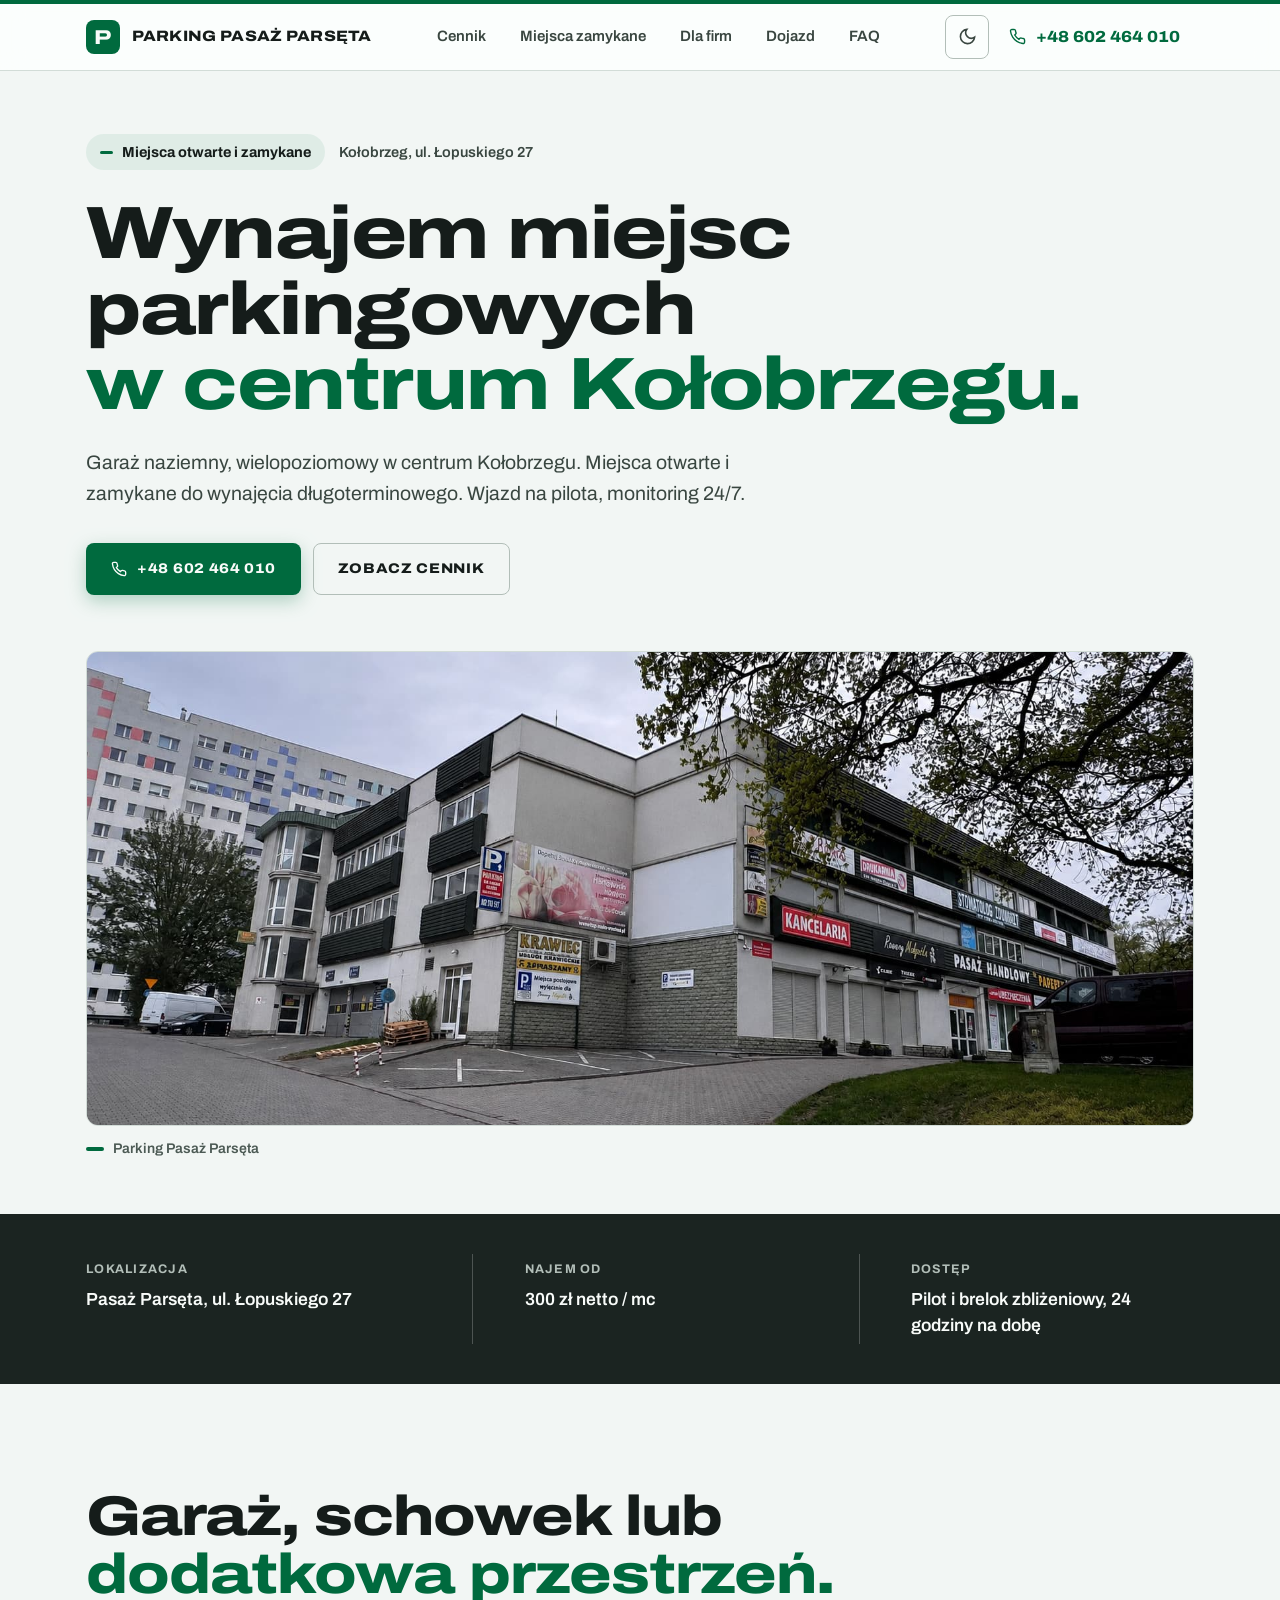
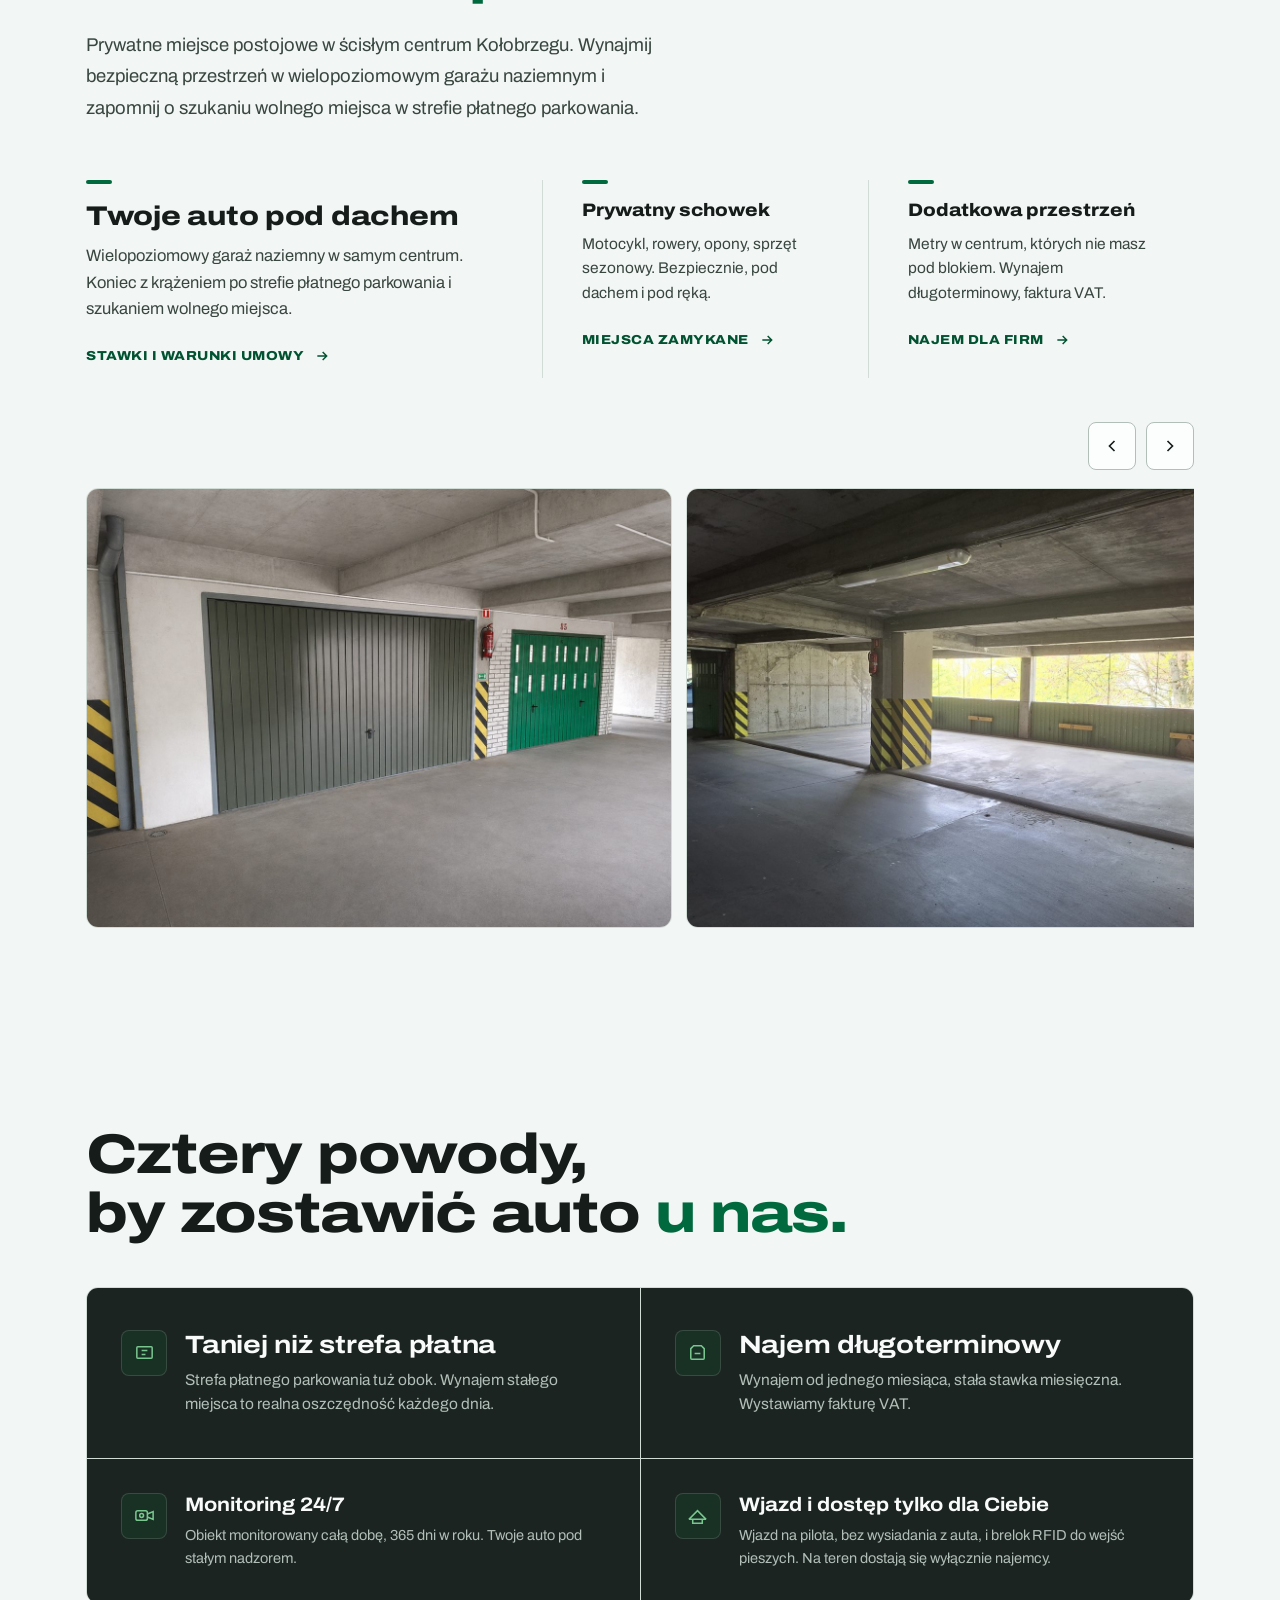
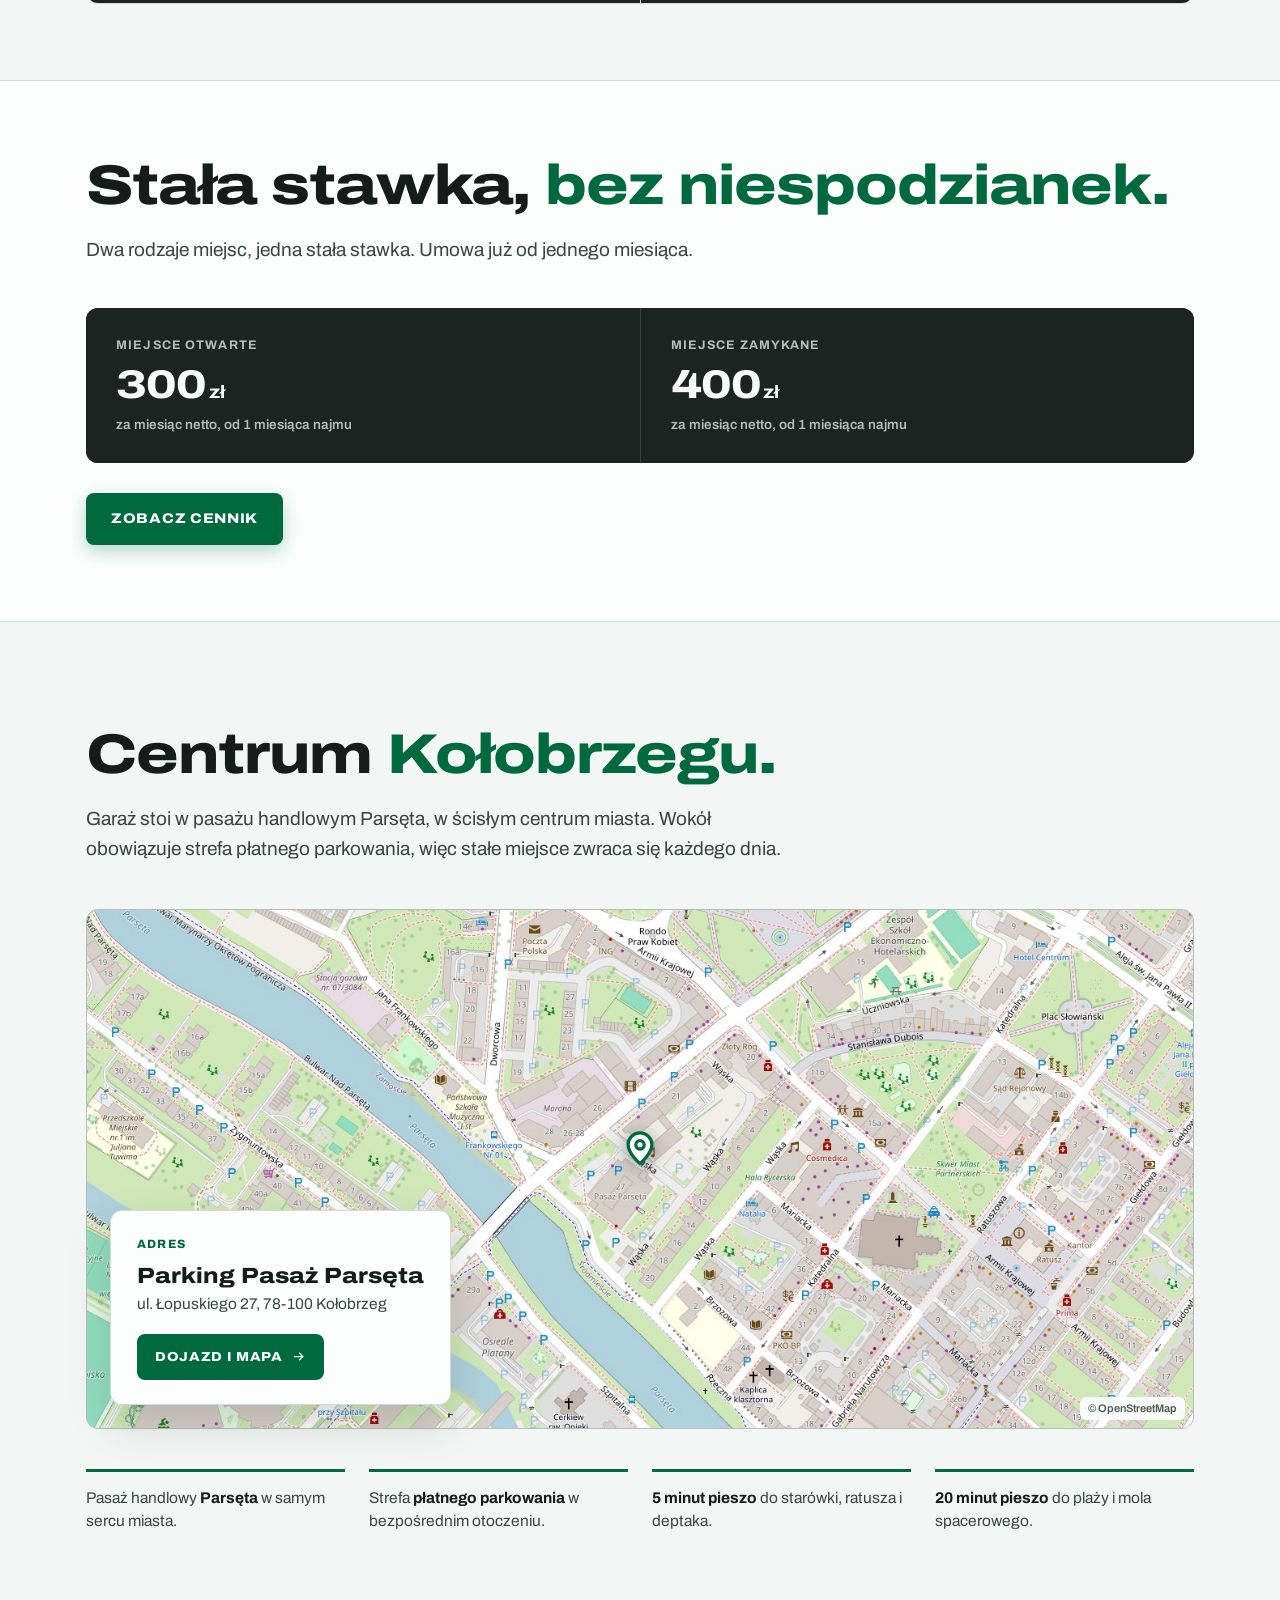
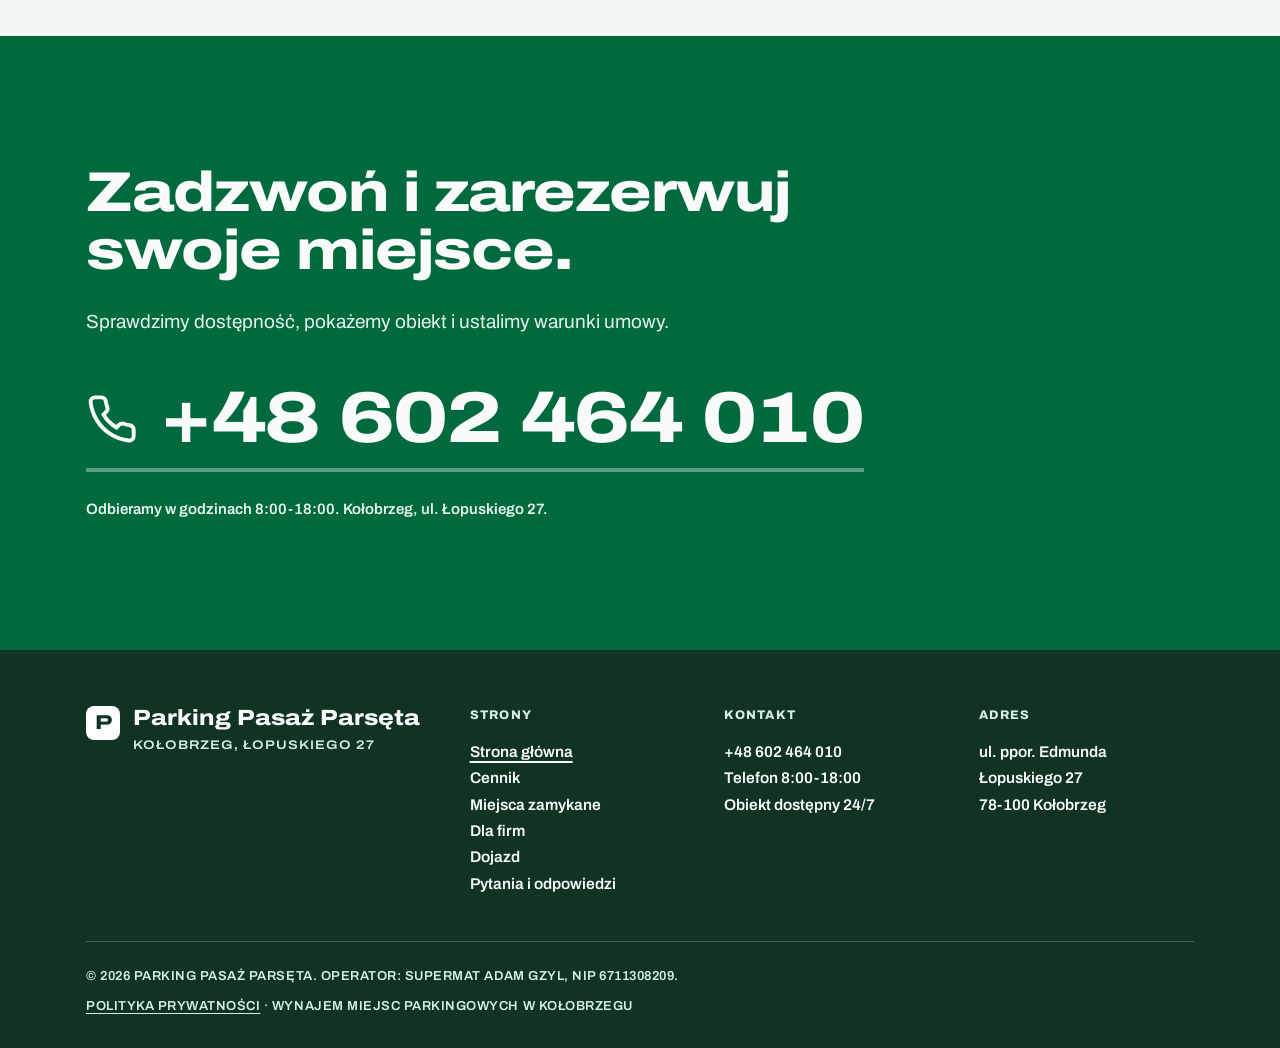
==== commit 017a417f: "Add files via upload" ====
--- a/index.html
+++ b/index.html
@@ -17,7 +17,7 @@
 
 <!-- ============ PODSTAWOWE SEO ============ -->
 <title>Parking Kołobrzeg, wynajem miejsca parkingowego w centrum | Pasaż Parsęta</title>
-<meta name="description" content="Wynajem miejsc parkingowych w centrum Kołobrzegu: Pasaż Parsęta, ul. Łopuskiego 27. Garaż naziemny, miejsca otwarte i zamykane, monitoring 24/7, od 400 zł/mc.">
+<meta name="description" content="Wynajem miejsc parkingowych w centrum Kołobrzegu: Pasaż Parsęta, ul. Łopuskiego 27. Garaż naziemny, miejsca otwarte i zamykane, monitoring 24/7, od 300 zł netto/mc.">
 <meta name="author" content="Parking Pasaż Parsęta">
 <meta name="robots" content="index, follow">
 <link rel="canonical" href="https://parkingwkolobrzegu.pl/">
@@ -38,7 +38,7 @@
 <meta property="og:locale" content="pl_PL">
 <meta property="og:site_name" content="Parking Pasaż Parsęta">
 <meta property="og:title" content="Parking Kołobrzeg, wynajem miejsca parkingowego w centrum">
-<meta property="og:description" content="Garaż naziemny w centrum Kołobrzegu. Miejsca otwarte i zamykane na wynajem, monitoring 24/7, wjazd na pilota. Najem długoterminowy od 400 zł/mc.">
+<meta property="og:description" content="Garaż naziemny w centrum Kołobrzegu. Miejsca otwarte i zamykane na wynajem, monitoring 24/7, wjazd na pilota. Najem długoterminowy od 300 zł netto/mc.">
 <meta property="og:url" content="https://parkingwkolobrzegu.pl/">
 <meta property="og:image" content="https://parkingwkolobrzegu.pl/zdjecia/parking-kolobrzeg-garaz-wielopoziomowy.jpg">
 <meta property="og:image:alt" content="Parking Pasaż Parsęta w Kołobrzegu">
@@ -73,7 +73,7 @@
       "url": "https://parkingwkolobrzegu.pl/",
       "image": "https://parkingwkolobrzegu.pl/zdjecia/parking-kolobrzeg-garaz-wielopoziomowy.jpg",
       "telephone": "+48602464010",
-      "priceRange": "400-600 PLN",
+      "priceRange": "300-400 PLN",
       "currenciesAccepted": "PLN",
       "address": {
         "@type": "PostalAddress",
@@ -259,7 +259,7 @@
     </div>
     <div>
       <div class="fact-label">Najem od</div>
-      <div class="fact-value">400 zł / mc przy umowie na 12 miesięcy</div>
+      <div class="fact-value">300 zł netto / mc</div>
     </div>
     <div>
       <div class="fact-label">Dostęp</div>
@@ -350,7 +350,7 @@
       <div class="feature feature--primary">
         <div class="feature-icon" aria-hidden="true"><svg viewBox="0 0 24 24"><path d="M5 8l3-3h8l3 3v10a1 1 0 01-1 1H6a1 1 0 01-1-1V8z"></path><path d="M9 13h6"></path></svg></div>
         <h3>Najem długoterminowy</h3>
-        <p>Wynajem miesięczny, 6 lub 12 miesięcy. Im dłużej, tym taniej. Wystawiamy fakturę VAT.</p>
+        <p>Wynajem od jednego miesiąca, stała stawka miesięczna. Wystawiamy fakturę VAT.</p>
       </div>
 
       <div class="feature">
@@ -374,22 +374,21 @@
      ================================================================ -->
 <section id="cennik-skrot" class="pricing tight">
   <div class="container">
-    <h2 class="section-title">Stawka spada <em>z długością umowy.</em></h2>
+    <h2 class="section-title">Stała stawka, <em>bez niespodzianek.</em></h2>
     <p class="section-lead">
-      Dwa rodzaje miejsc i trzy okresy najmu. Najkrótsza umowa to jeden miesiąc,
-      najniższa stawka obowiązuje przy umowie na 12 miesięcy.
+      Dwa rodzaje miejsc, jedna stała stawka. Umowa już od jednego miesiąca.
     </p>
 
     <div class="rate-strip rate-strip--2 on-dark reveal">
       <div>
-        <div class="r-label">Miejsce otwarte, od</div>
+        <div class="r-label">Miejsce otwarte</div>
+        <div class="r-value">300<span class="r-cur">zł</span></div>
+        <div class="r-unit">za miesiąc netto, od 1 miesiąca najmu</div>
+      </div>
+      <div>
+        <div class="r-label">Miejsce zamykane</div>
         <div class="r-value">400<span class="r-cur">zł</span></div>
-        <div class="r-unit">za miesiąc przy umowie na 12 miesięcy<br>(500 zł przy umowie miesięcznej)</div>
-      </div>
-      <div>
-        <div class="r-label">Miejsce zamykane, od</div>
-        <div class="r-value">500<span class="r-cur">zł</span></div>
-        <div class="r-unit">za miesiąc przy umowie na 12 miesięcy<br>(600 zł przy umowie miesięcznej)</div>
+        <div class="r-unit">za miesiąc netto, od 1 miesiąca najmu</div>
       </div>
     </div>
 
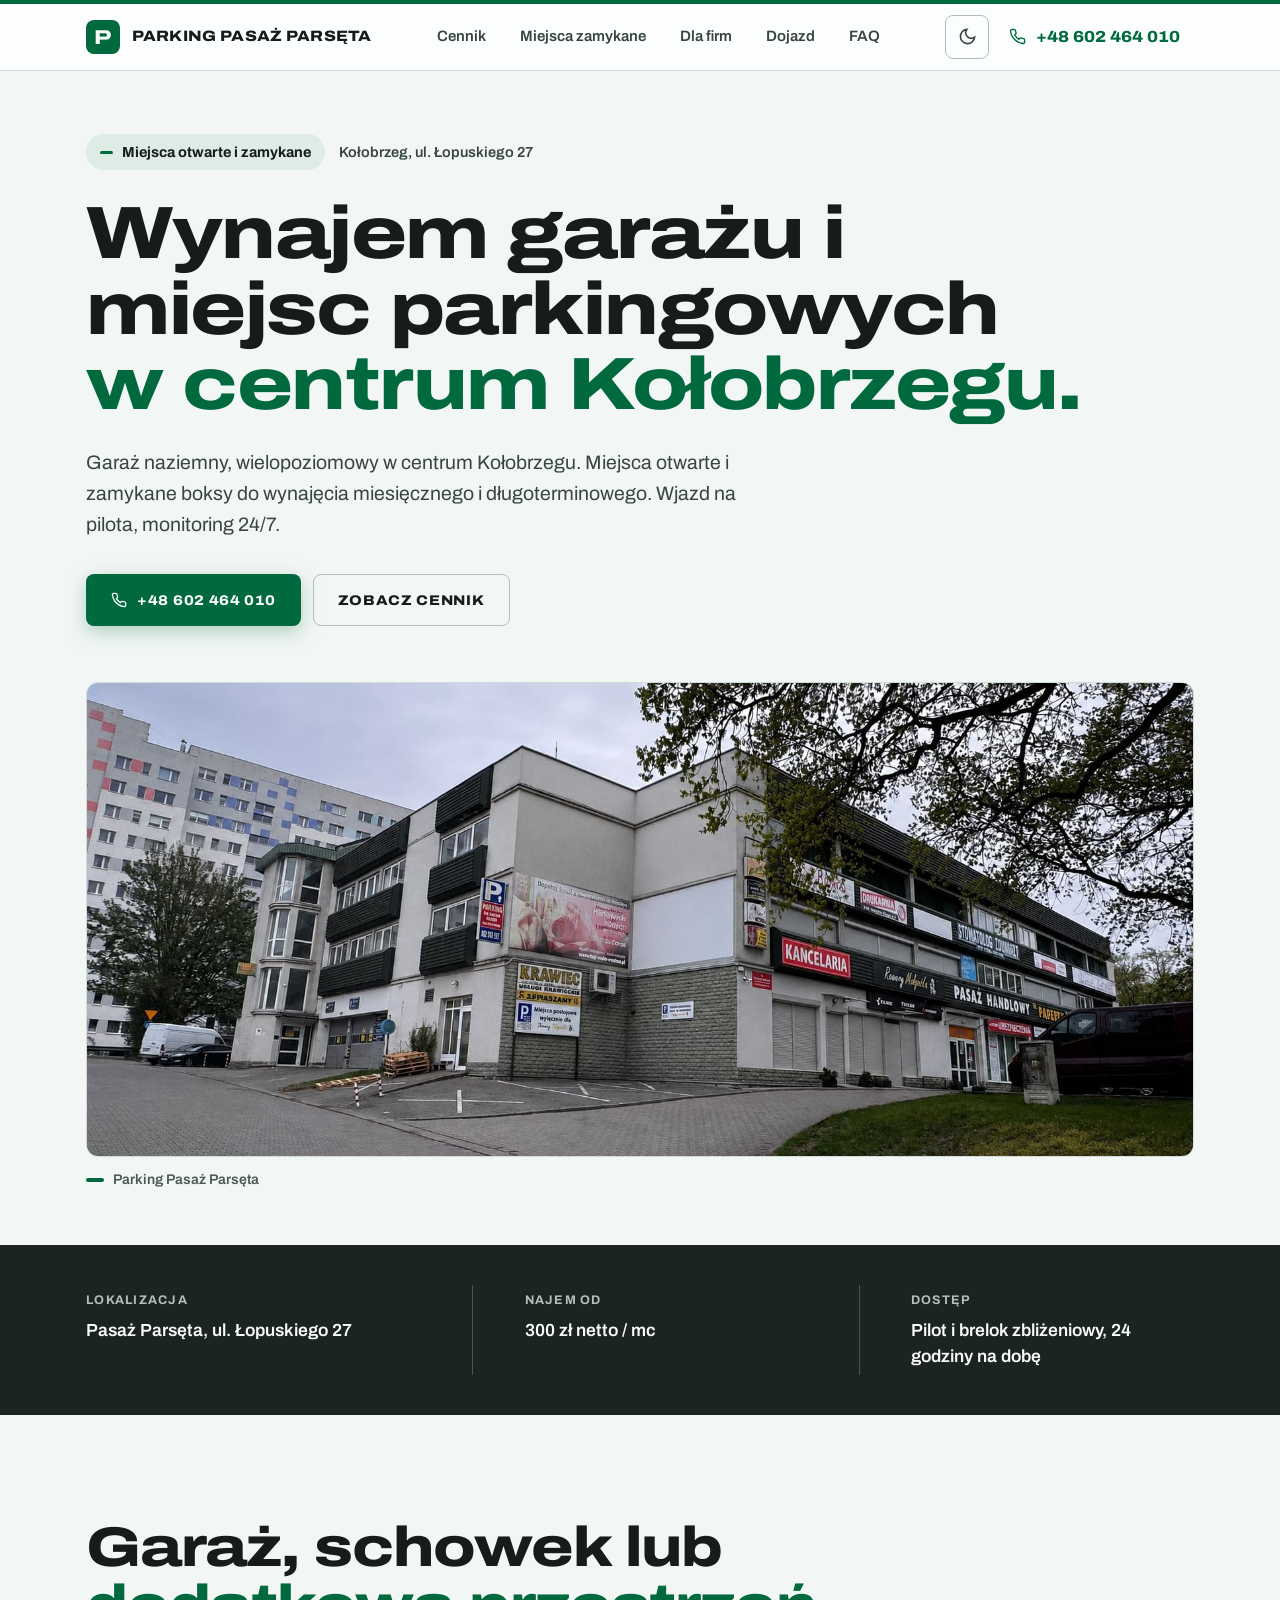
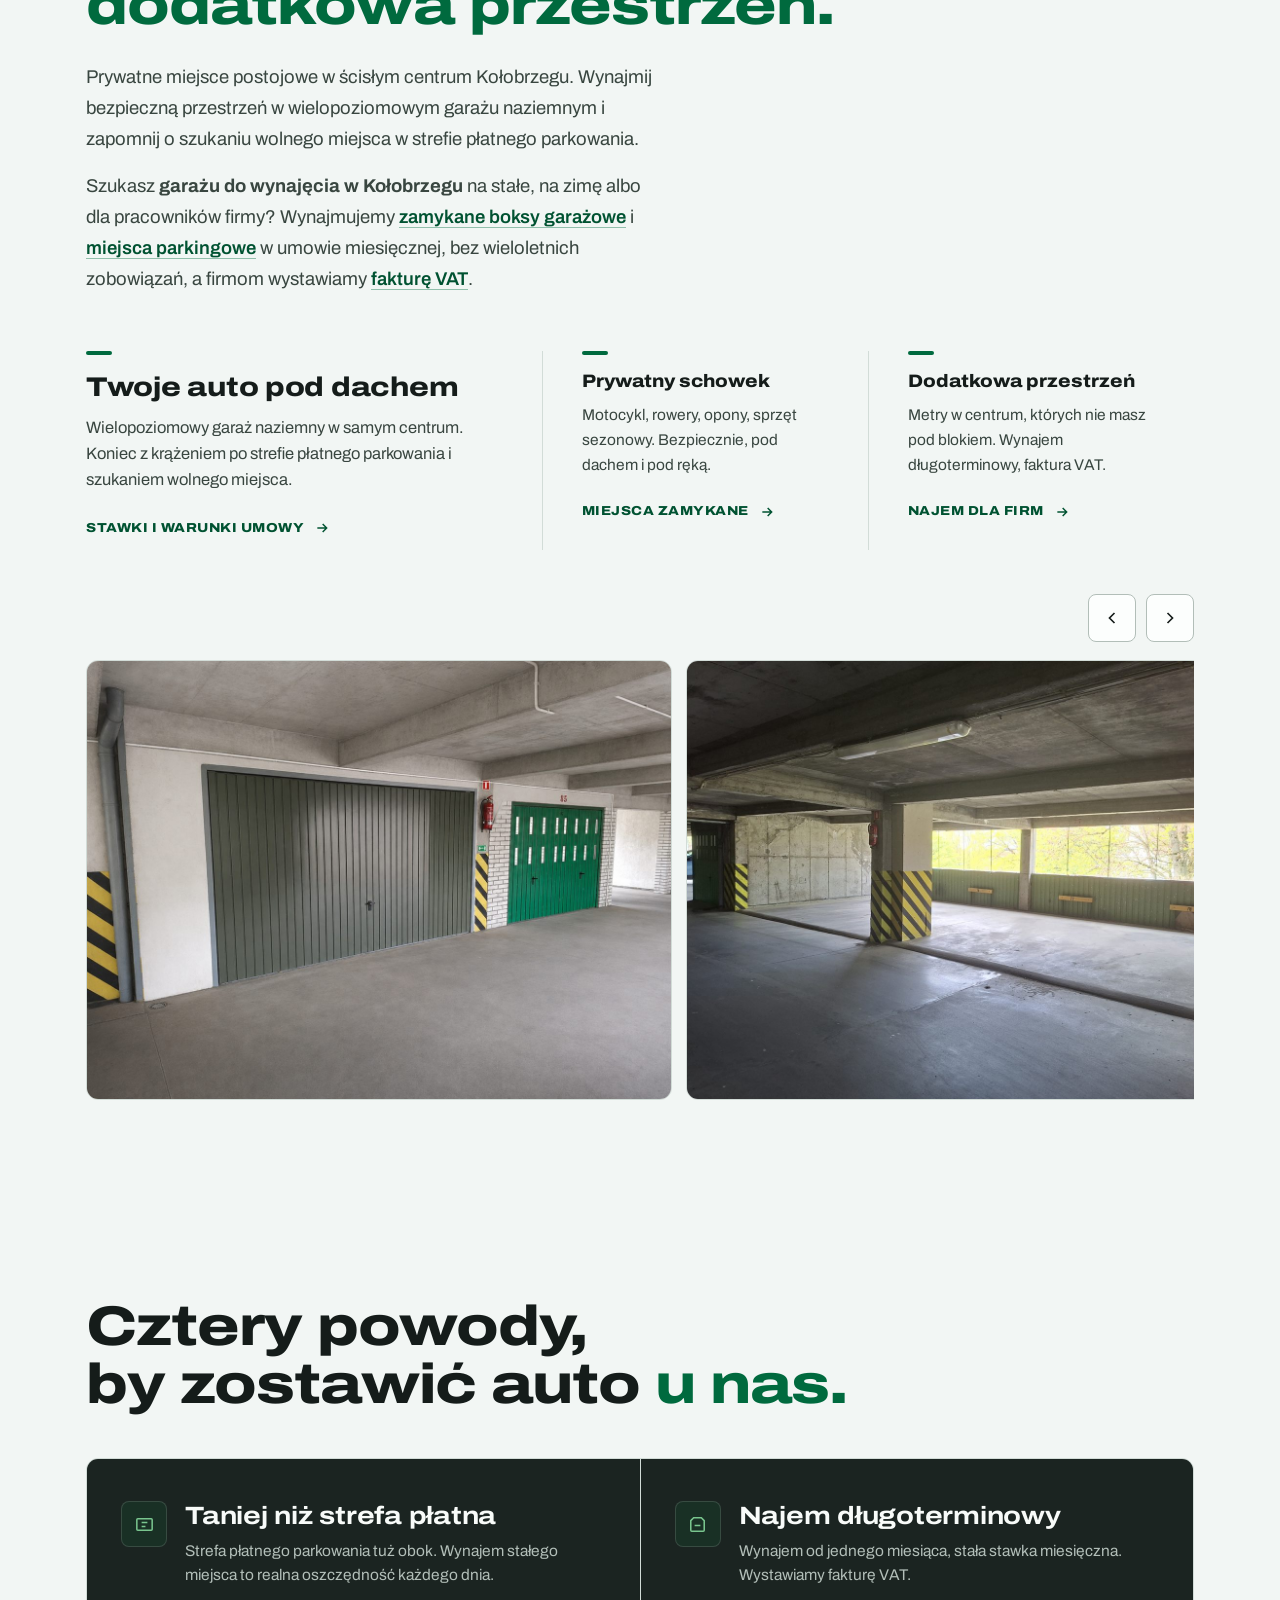
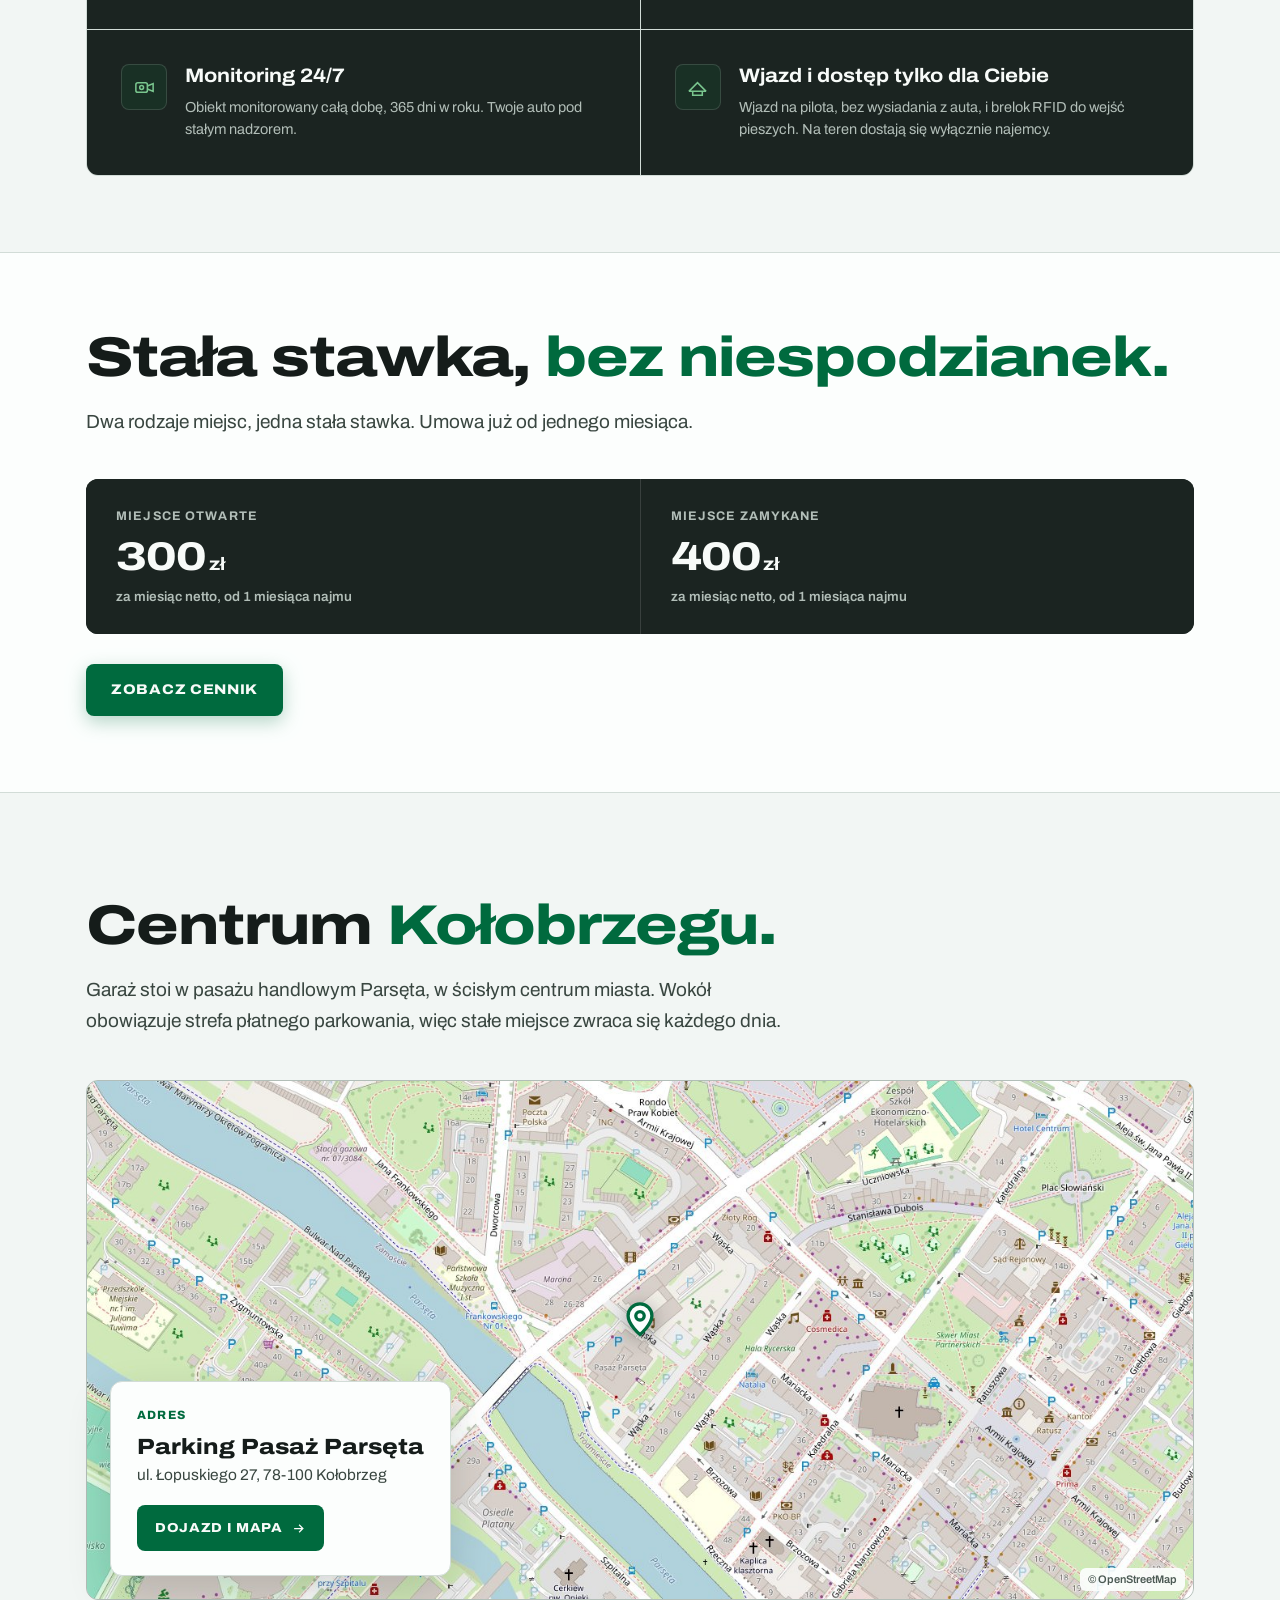
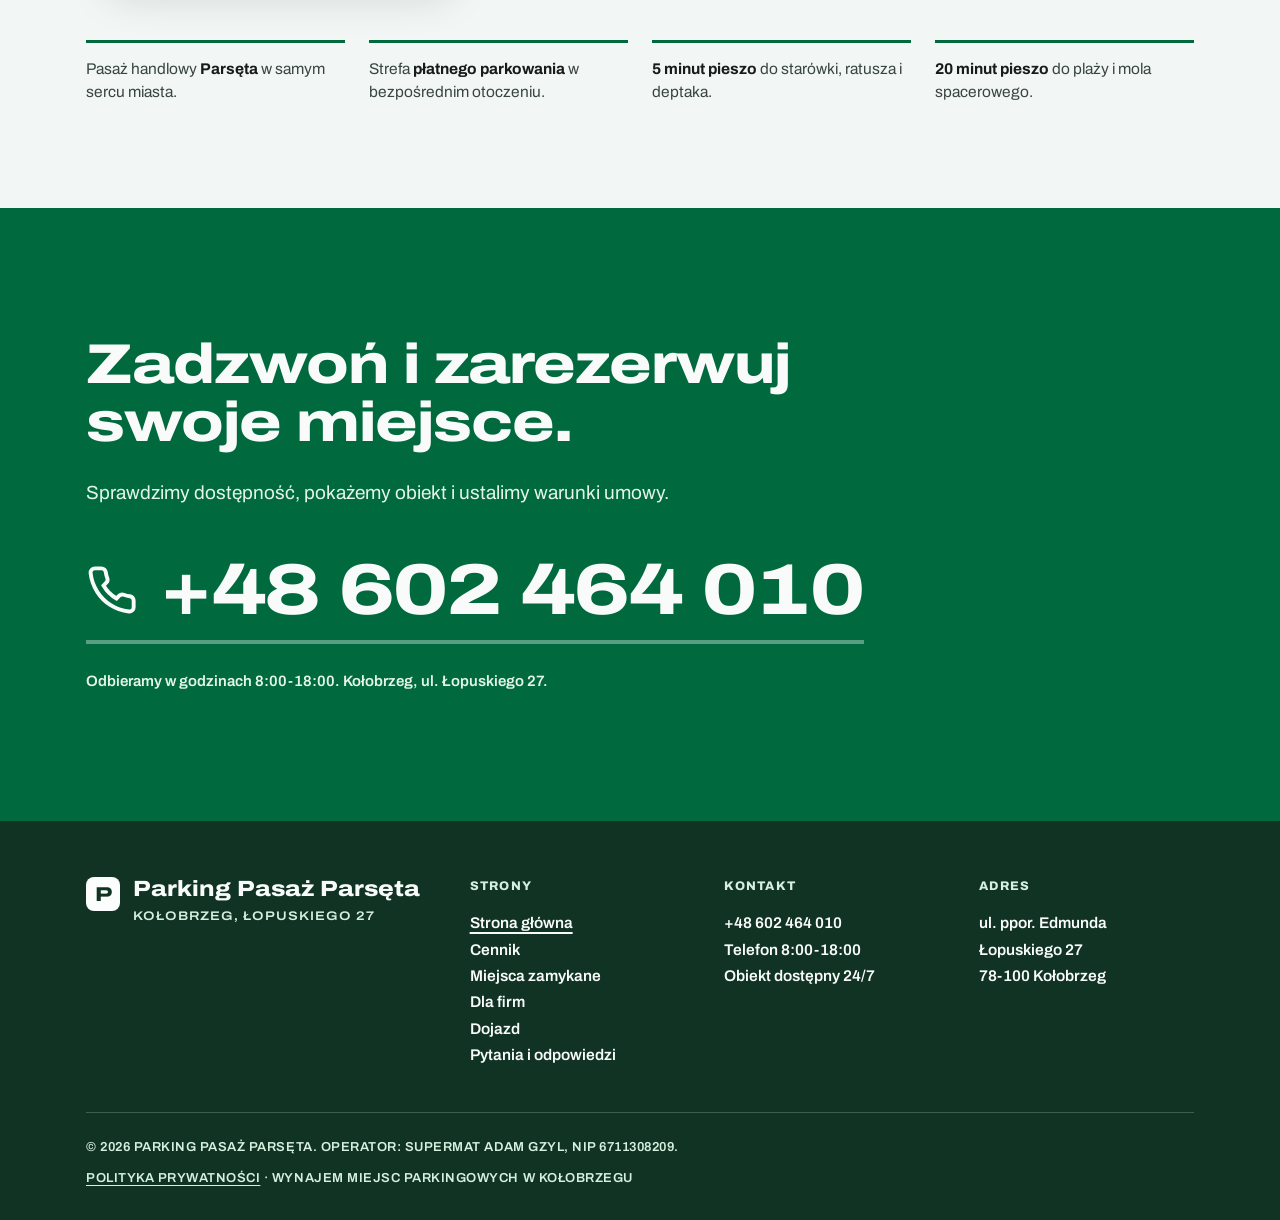
==== commit 1213ce8a: "Add files via upload" ====
--- a/index.html
+++ b/index.html
@@ -16,8 +16,8 @@
 <meta name="theme-color" media="(prefers-color-scheme: dark)" content="#191c20">
 
 <!-- ============ PODSTAWOWE SEO ============ -->
-<title>Parking Kołobrzeg, wynajem miejsca parkingowego w centrum | Pasaż Parsęta</title>
-<meta name="description" content="Wynajem miejsc parkingowych w centrum Kołobrzegu: Pasaż Parsęta, ul. Łopuskiego 27. Garaż naziemny, miejsca otwarte i zamykane, monitoring 24/7, od 300 zł netto/mc.">
+<title>Wynajem garażu i miejsca parkingowego w Kołobrzegu, od 300 zł/mc | Pasaż Parsęta</title>
+<meta name="description" content="Garaż i miejsce parkingowe do wynajęcia w centrum Kołobrzegu, ul. Łopuskiego 27. Najem miesięczny i długoterminowy, boksy zamykane, monitoring 24/7, od 300 zł netto/mc.">
 <meta name="author" content="Parking Pasaż Parsęta">
 <meta name="robots" content="index, follow">
 <link rel="canonical" href="https://parkingwkolobrzegu.pl/">
@@ -37,13 +37,13 @@
 <meta property="og:type" content="website">
 <meta property="og:locale" content="pl_PL">
 <meta property="og:site_name" content="Parking Pasaż Parsęta">
-<meta property="og:title" content="Parking Kołobrzeg, wynajem miejsca parkingowego w centrum">
+<meta property="og:title" content="Wynajem garażu i miejsca parkingowego w Kołobrzegu">
 <meta property="og:description" content="Garaż naziemny w centrum Kołobrzegu. Miejsca otwarte i zamykane na wynajem, monitoring 24/7, wjazd na pilota. Najem długoterminowy od 300 zł netto/mc.">
 <meta property="og:url" content="https://parkingwkolobrzegu.pl/">
 <meta property="og:image" content="https://parkingwkolobrzegu.pl/zdjecia/parking-kolobrzeg-garaz-wielopoziomowy.jpg">
 <meta property="og:image:alt" content="Parking Pasaż Parsęta w Kołobrzegu">
 <meta name="twitter:card" content="summary_large_image">
-<meta name="twitter:title" content="Parking Kołobrzeg, wynajem miejsca parkingowego w centrum">
+<meta name="twitter:title" content="Wynajem garażu i miejsca parkingowego w Kołobrzegu">
 <meta name="twitter:description" content="Garaż naziemny w centrum Kołobrzegu. Miejsca otwarte i zamykane na wynajem, monitoring 24/7, wjazd na pilota.">
 <meta name="twitter:image" content="https://parkingwkolobrzegu.pl/zdjecia/parking-kolobrzeg-garaz-wielopoziomowy.jpg">
 
@@ -69,7 +69,7 @@
       "name": "Parking Pasaż Parsęta",
       "legalName": "Supermat Adam Gzyl",
       "taxID": "6711308209",
-      "description": "Wynajem miejsc parkingowych w centrum Kołobrzegu. Garaż naziemny, miejsca otwarte i zamykane, monitoring 24/7, wjazd na pilota, dostęp na kartę RFID.",
+      "description": "Wynajem garażu i miejsc parkingowych w centrum Kołobrzegu, najem miesięczny i długoterminowy. Garaż naziemny, miejsca otwarte i zamykane, monitoring 24/7, wjazd na pilota, dostęp na kartę RFID.",
       "url": "https://parkingwkolobrzegu.pl/",
       "image": "https://parkingwkolobrzegu.pl/zdjecia/parking-kolobrzeg-garaz-wielopoziomowy.jpg",
       "telephone": "+48602464010",
@@ -224,10 +224,10 @@
         <span class="live">Miejsca otwarte i zamykane</span>
         <span>Kołobrzeg, ul. Łopuskiego 27</span>
       </div>
-      <h1>Wynajem miejsc parkingowych <em>w&nbsp;centrum Kołobrzegu.</em></h1>
+      <h1>Wynajem garażu i miejsc parkingowych <em>w&nbsp;centrum Kołobrzegu.</em></h1>
       <p class="hero-lead">
         Garaż naziemny, wielopoziomowy w centrum Kołobrzegu.
-        Miejsca otwarte i zamykane do wynajęcia długoterminowego.
+        Miejsca otwarte i zamykane boksy do wynajęcia miesięcznego i długoterminowego.
         Wjazd na pilota, monitoring 24/7.
       </p>
       <div class="hero-actions">
@@ -280,6 +280,12 @@
         Prywatne miejsce postojowe w ścisłym centrum Kołobrzegu. Wynajmij bezpieczną
         przestrzeń w wielopoziomowym garażu naziemnym i zapomnij o szukaniu wolnego
         miejsca w strefie płatnego parkowania.
+      </p>
+      <p>
+        Szukasz <strong>garażu do wynajęcia w Kołobrzegu</strong> na stałe, na zimę albo dla
+        pracowników firmy? Wynajmujemy <a class="link-inline" href="/miejsca-zamykane">zamykane boksy garażowe</a>
+        i <a class="link-inline" href="/cennik">miejsca parkingowe</a> w umowie miesięcznej, bez
+        wieloletnich zobowiązań, a firmom wystawiamy <a class="link-inline" href="/dla-firm">fakturę VAT</a>.
       </p>
     </div>
 
